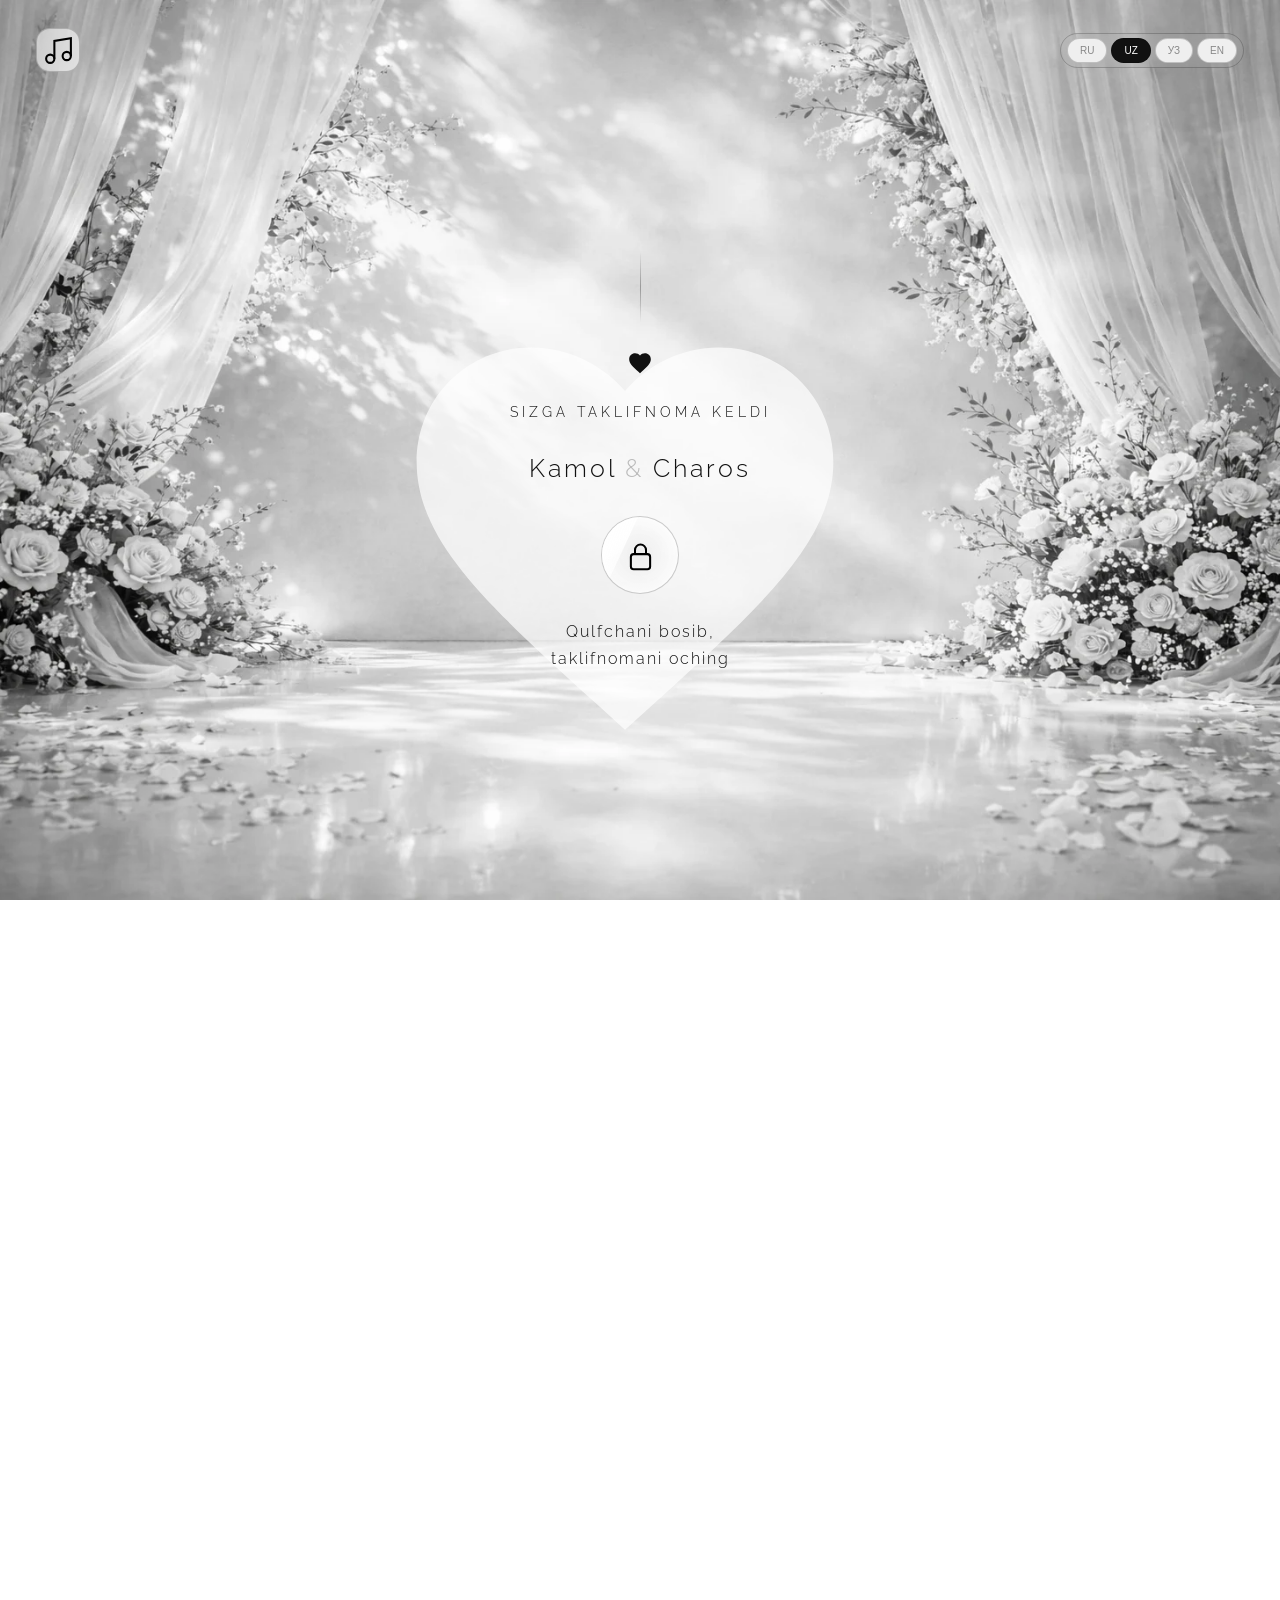
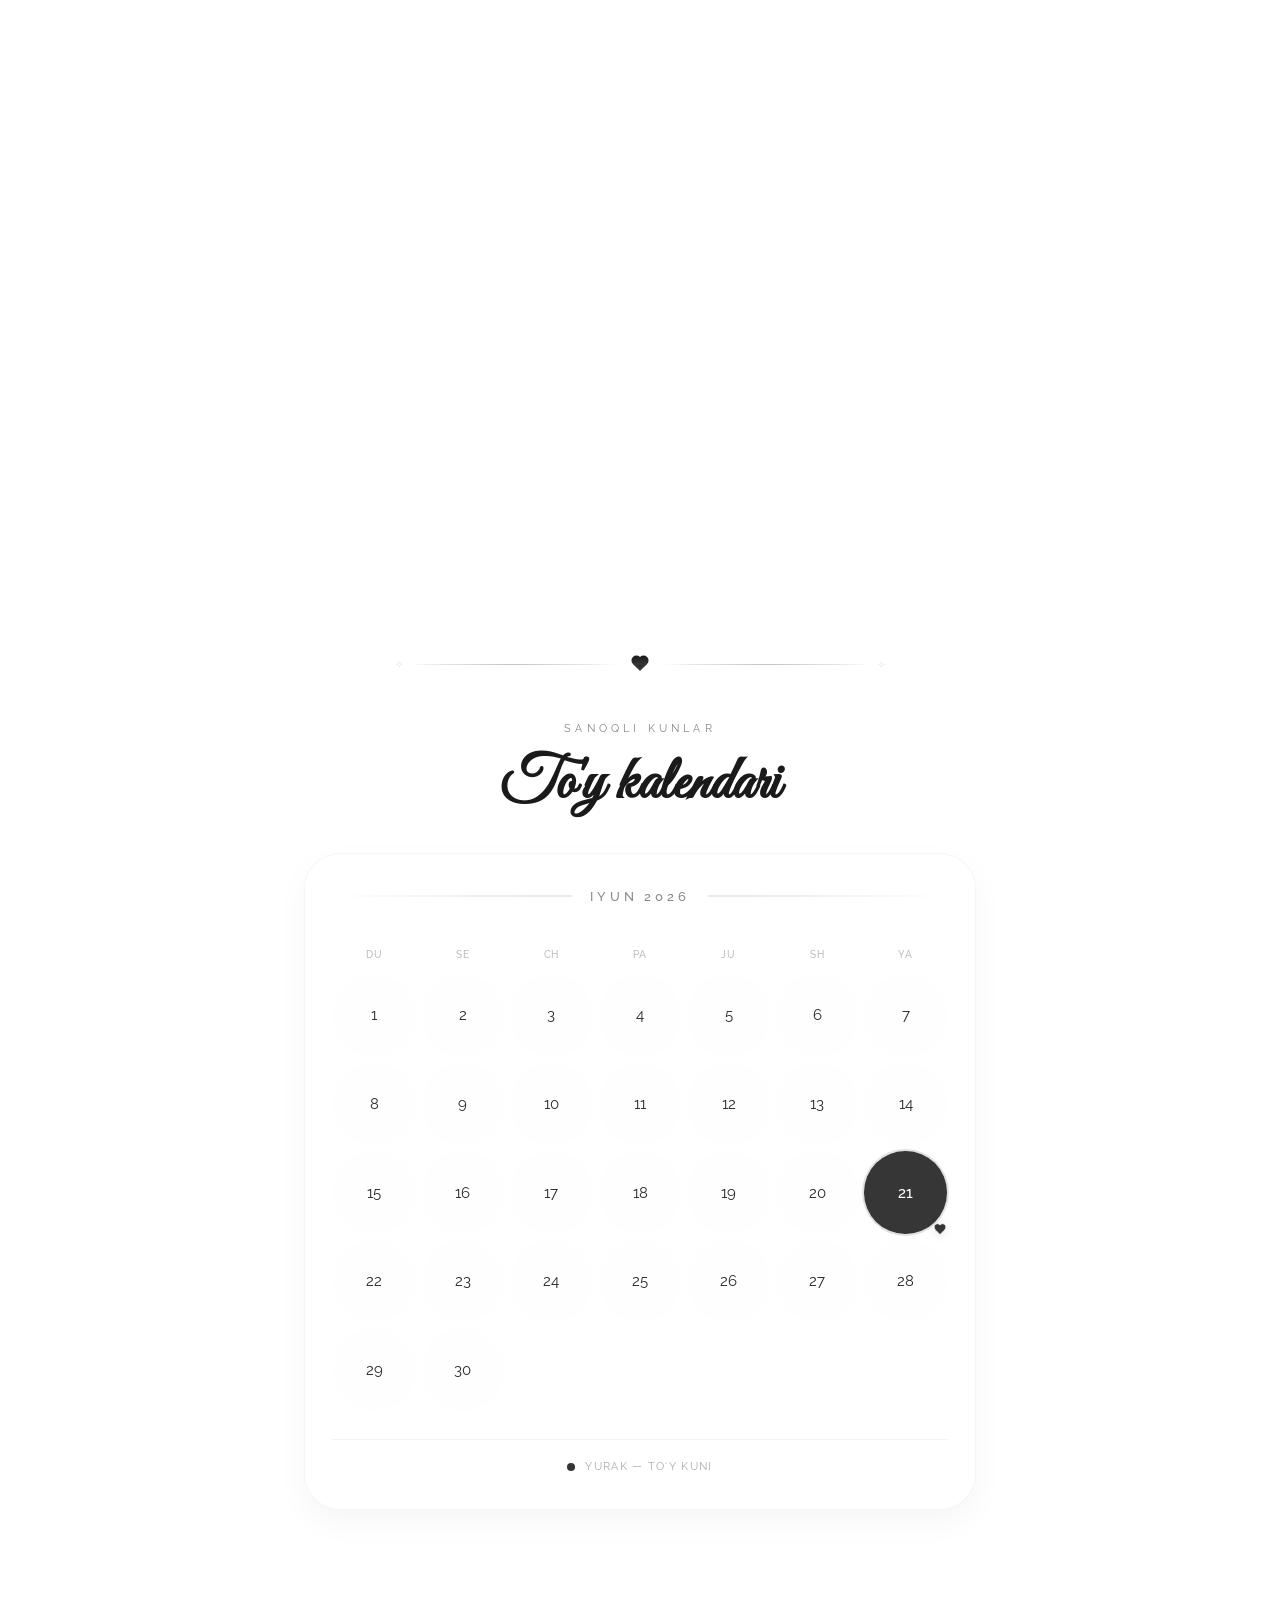
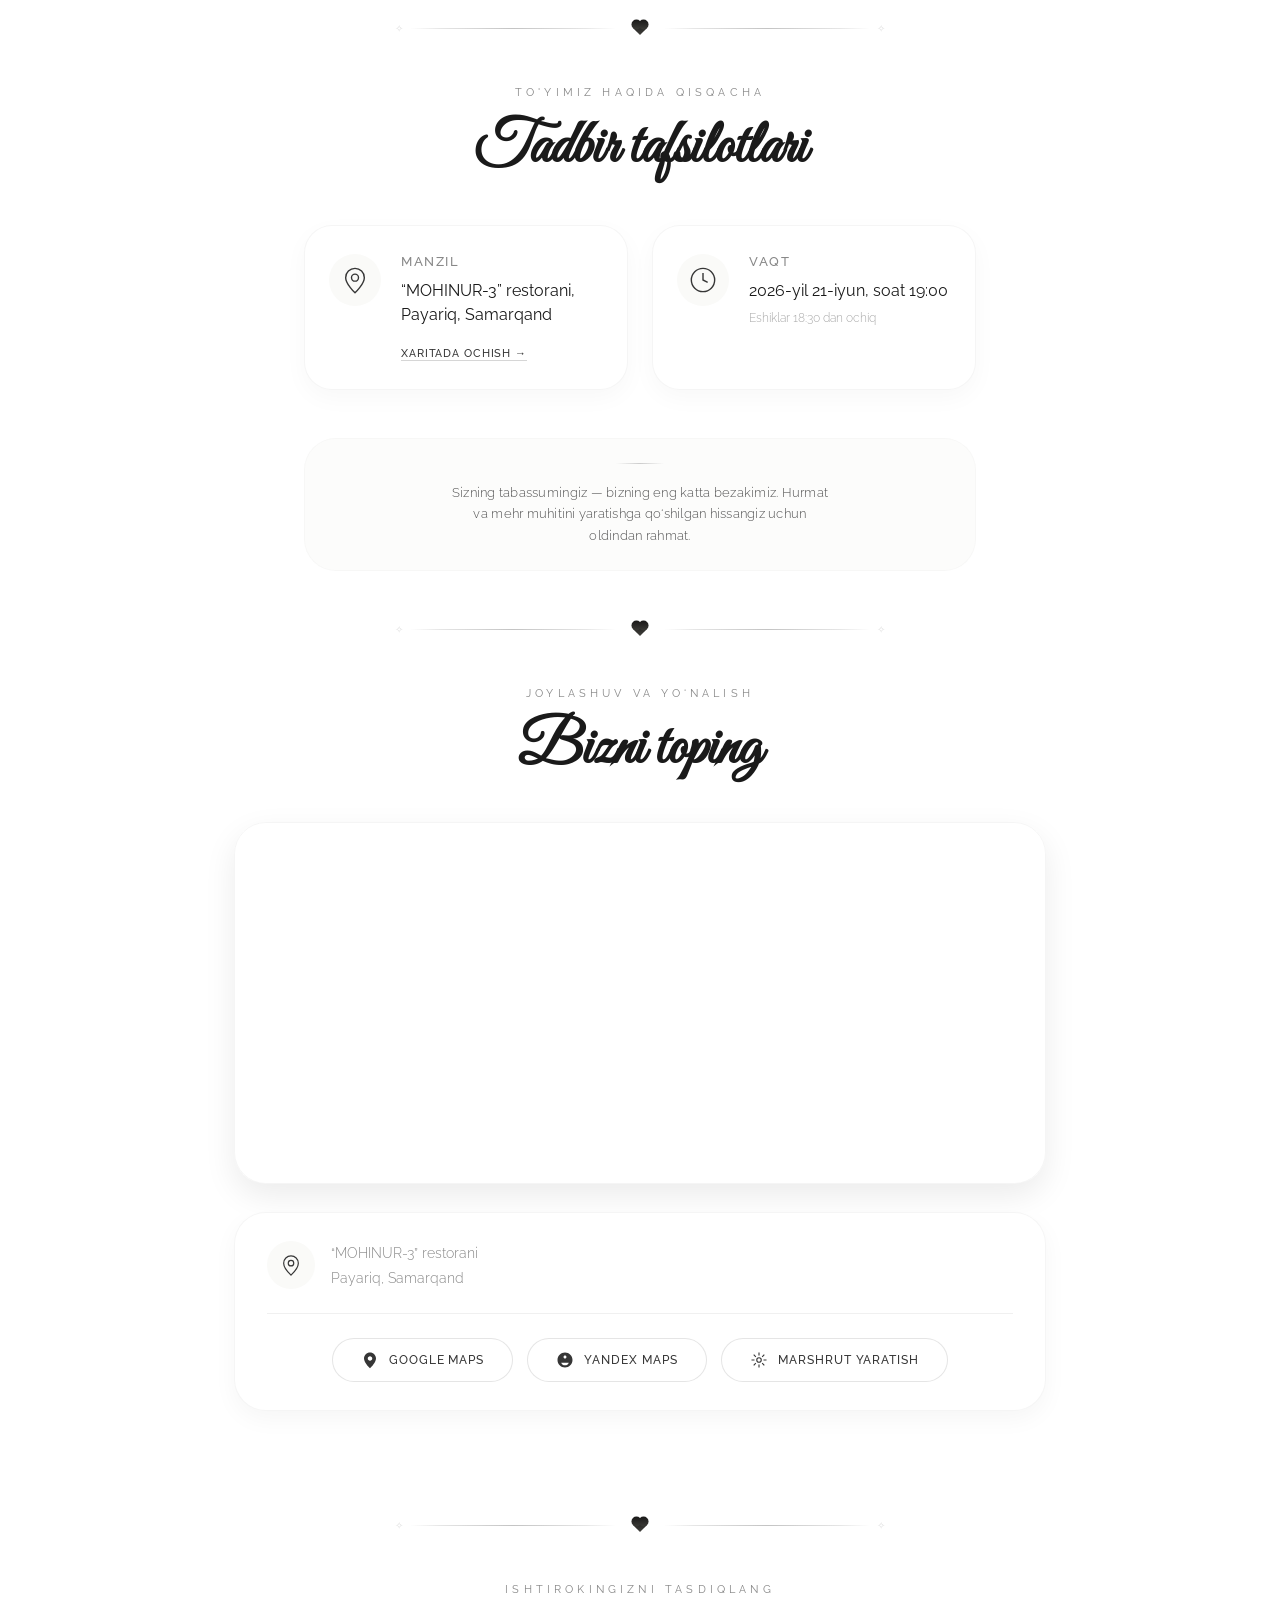
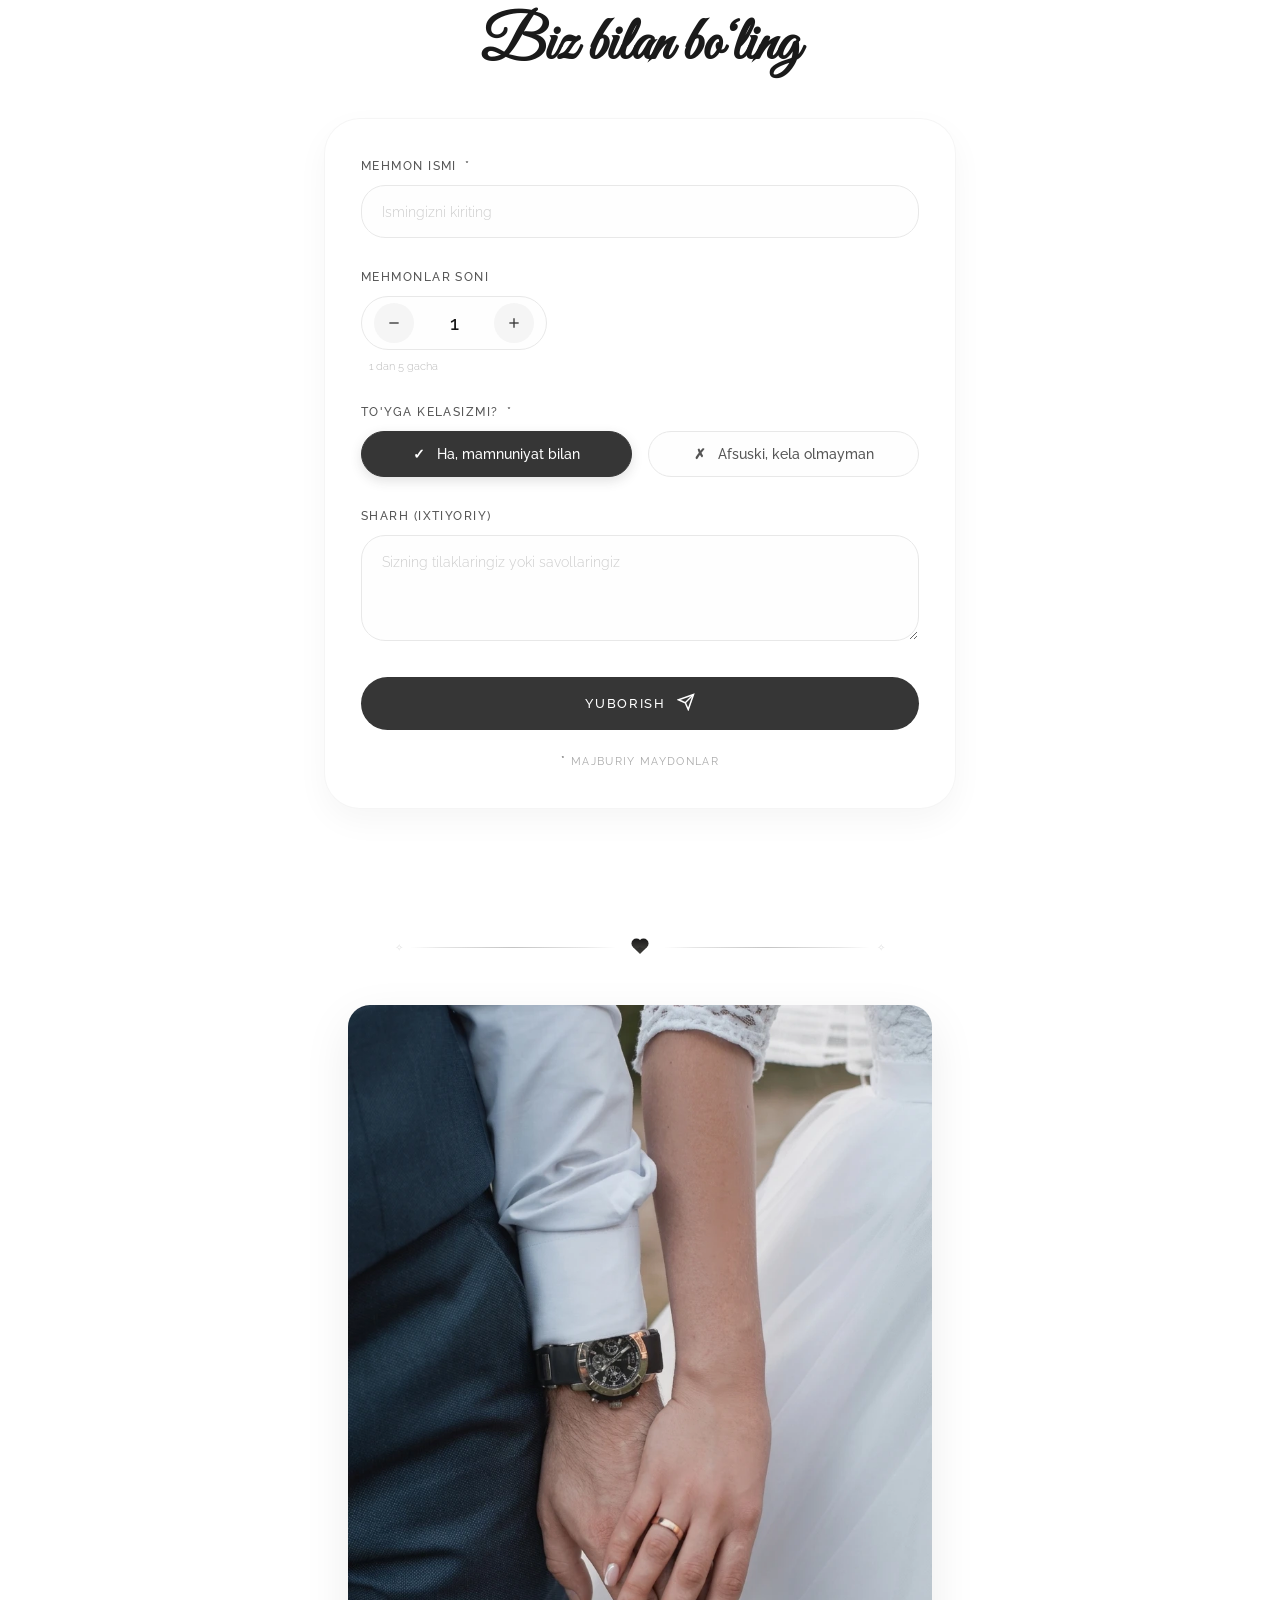
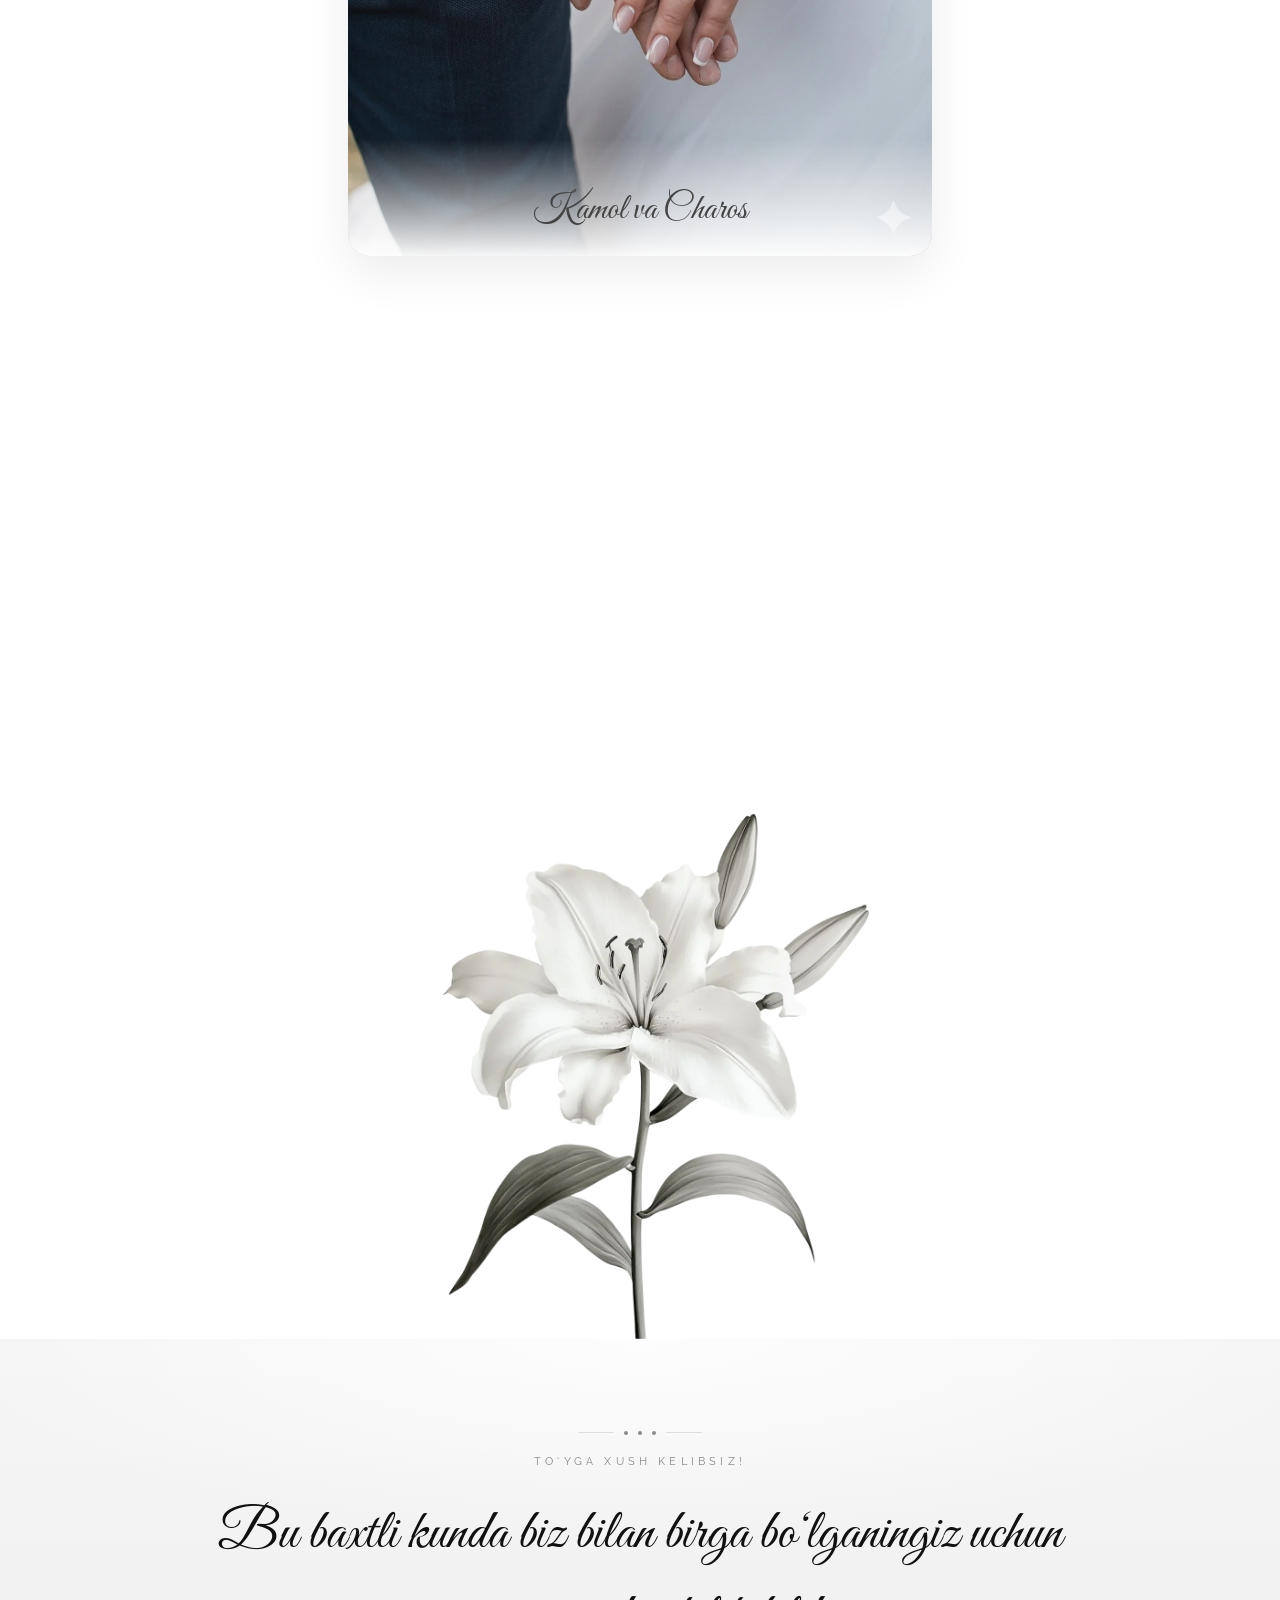
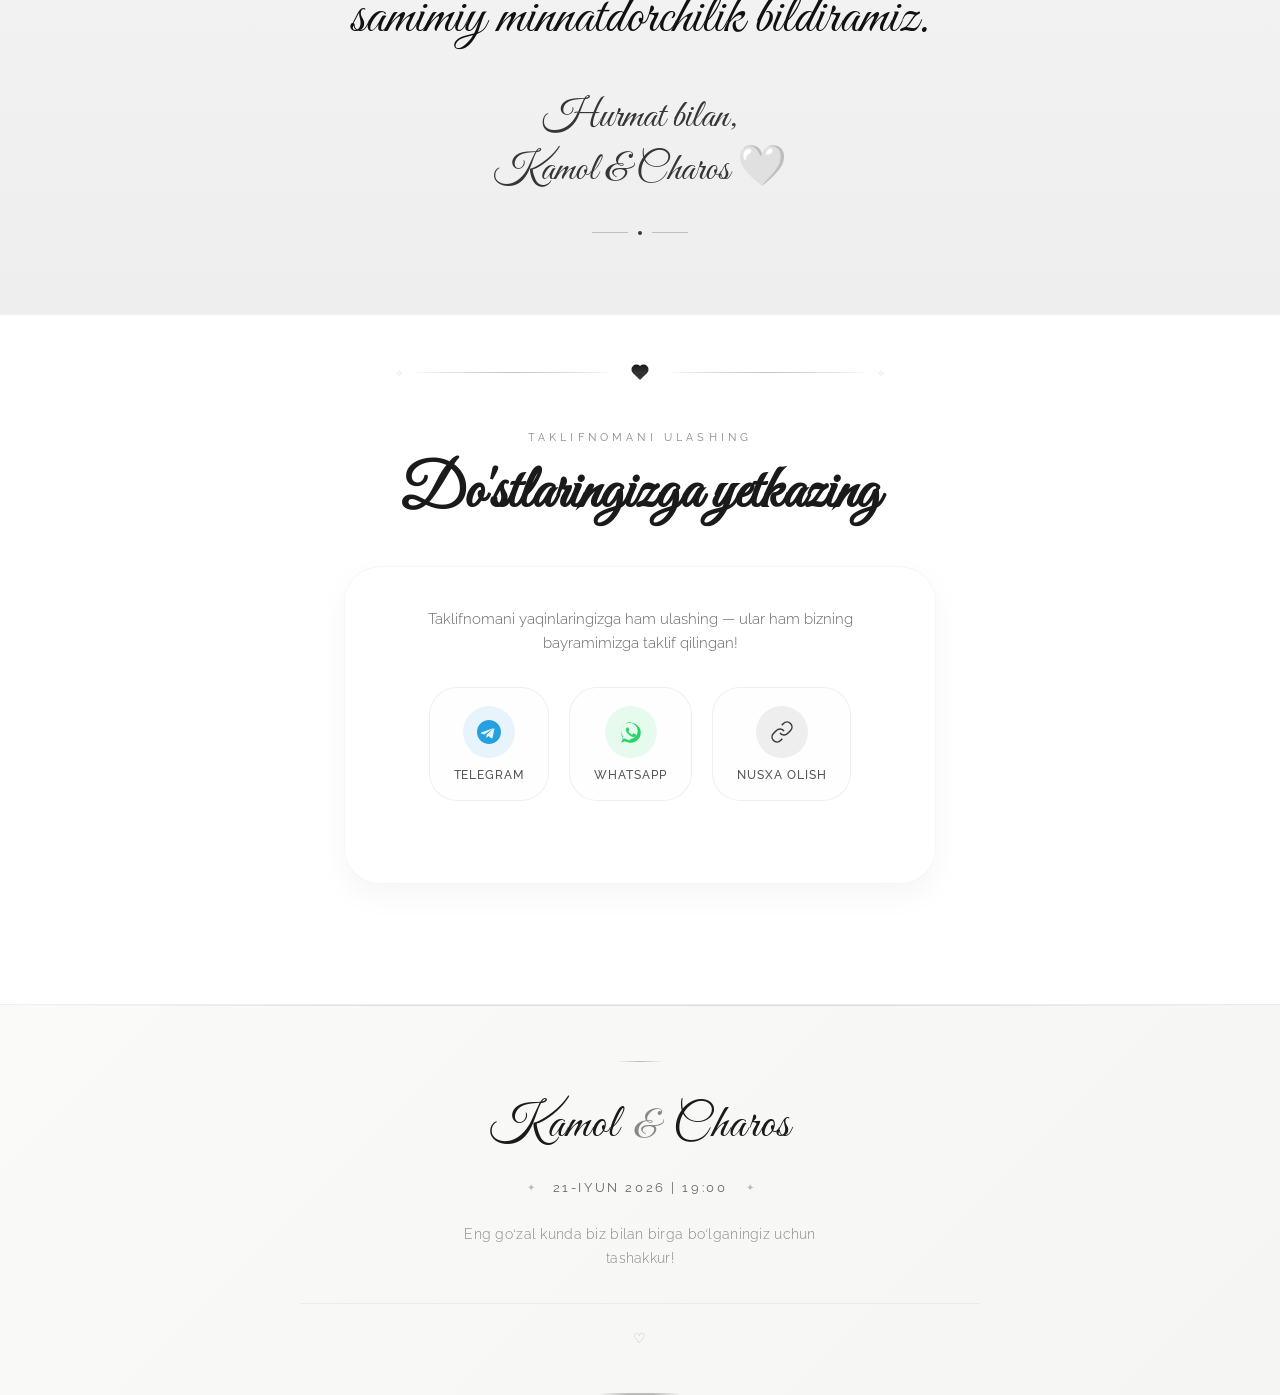
==== kamoltoy/index.html @ b05374e7 "google analytics" ====
<!doctype html>
<html lang="uz">
<head>
  <!-- Google tag (gtag.js) -->
  <script async src="https://www.googletagmanager.com/gtag/js?id=G-V89BSBJN4G"></script>
  <script>
    window.dataLayer = window.dataLayer || [];
    function gtag(){dataLayer.push(arguments);}
    gtag('js', new Date());

    gtag('config', 'G-V89BSBJN4G');
  </script>
  <meta charset="UTF-8" />
  <meta name="viewport" content="width=device-width, initial-scale=1.0" />

  <!-- SEO -->
  <title>Kamol & Charos | To‘y Taklifnomasi</title>
  <meta name="description" content="Kamol va Charosning to‘yiga taklif! Sizning ishtirokingiz — biz uchun eng qadrli sovg‘a." />
  <meta name="keywords" content="to‘y taklifnoma, wedding invitation, Kamol Charos, nikoh, taklifnoma" />
  <meta name="author" content="Kamol" />
  <link rel="canonical" href="https://kamoltoy.vercel.app/" />

  <!-- Open Graph (Telegram, Facebook, etc.) -->
  <meta property="og:title" content="Kamol & Charos" />
  <meta property="og:description" content="Sizning ishtirokingiz — biz uchun eng qadrli sovg‘a" />
  <meta property="og:image" content="./assets/bg3.webp" />
  <meta property="og:type" content="website" />
  <meta property="og:url" content="https://kamoltoy.vercel.app/" />
  <meta property="og:locale" content="uz_UZ" />

  <!-- Twitter -->
  <meta name="twitter:card" content="summary_large_image" />
  <meta name="twitter:title" content="Kamol & Charos" />
  <meta name="twitter:description" content="Sizning ishtirokingiz — biz uchun eng qadrli sovg‘a" />
  <meta name="twitter:image" content="./assets/bg3.webp" />

  <!-- Theme (mobile browser color) -->
  <meta name="theme-color" content="#ffffff" />

  <!-- Apple support -->
  <meta name="apple-mobile-web-app-capable" content="yes" />

  <!-- Favicon -->
  <link rel="icon" type="image/webp" href="./assets/favicon.webp" />

  <!-- Fonts -->
  <link rel="preconnect" href="https://fonts.googleapis.com" />
  <link rel="preconnect" href="https://fonts.gstatic.com" crossorigin />
  <link href="https://fonts.googleapis.com/css2?family=Great+Vibes&family=Raleway:wght@200;300;400;500&display=swap" rel="stylesheet" />

  <!-- CSS -->
  <link rel="stylesheet" href="./style.css" />
</head>
  <body class="overflowH">
    <video class="hero-video" id="heroVideo" autoplay muted loop playsinline>
      <source
        src="https://cdn.pixabay.com/video/2022/08/01/126184-735726284_large.mp4"
        type="video/mp4"
      />
      <source
        src="https://dl.dropbox.com/scl/fi/aqup53mxqxord9wbpq5js/whitefabric-2.mp4?rlkey=4qlyyhyaiezk3vm13n6t2w2je&raw=1"
        type="video/mp4"
      />
    </video>
    <div class="hero-overlay"></div>

    <div class="unlock-header">
      <button class="music-toggle" id="musicToggleUnlock">
        <svg
          viewBox="0 0 24 24"
          fill="none"
          stroke="currentColor"
          stroke-width="1.5"
        >
          <path d="M9 18V5l12-2v13" />
          <circle cx="6" cy="18" r="3" />
          <circle cx="18" cy="16" r="3" />
        </svg>
      </button>

      <div class="lang-switcher">
        <button class="lang-btn" data-lang="ru">RU</button>
        <button class="lang-btn" data-lang="uz">UZ</button>
        <button class="lang-btn" data-lang="uzk">УЗ</button>
        <button class="lang-btn" data-lang="en">EN</button>
      </div>
    </div>

    <div id="unlock-screen">
      <div class="unlock-center">
        <div class="vertical-line"></div>

        <div class="black-heart">
          <svg viewBox="0 0 24 24" fill="#111">
            <path
              d="M12 21.35l-1.45-1.32C5.4 15.36 2 12.28 2 8.5
                2 5.42 4.42 3 7.5 3c1.74 0 3.41.81
                4.5 2.09C13.09 3.81 14.76 3 16.5 3
                19.58 3 22 5.42 22 8.5c0 3.78-3.4
                6.86-8.55 11.54L12 21.35z"
            />
          </svg>
        </div>

        <div class="unlock-title">SIZGA TAKLIFNOMA KELDI</div>

        <div class="unlock-names-minimal">
          Kamol <span class="amp-minimal">&</span> Charos
        </div>

        <button class="lock-btn" id="unlockBtn">
          <svg
            viewBox="0 0 24 24"
            fill="none"
            stroke="currentColor"
            stroke-width="1.5"
          >
            <rect x="5" y="11" width="14" height="11" rx="2" />
            <path d="M8 11V8c0-2.2 1.8-4 4-4s4 1.8 4 4v3" />
          </svg>
        </button>

        <div class="unlock-instruction">Qulfchani bosib,</div>
        <div class="unlock1-instruction1" style="margin: -20px">
          taklifnomani oching
        </div>
      </div>
    </div>

    <div class="hero">
      <div class="bokeh-canvas" id="bokehCanvas"></div>
      <div class="thread thread-1"></div>
      <div class="thread thread-2"></div>
      <div class="thread thread-3"></div>
      <div class="thread thread-4"></div>
      <div class="hero-inner">
        <span class="hero-eyebrow"
          ><span class="heros1">To‘yga taklifnoma</span> <span>·</span>
          <span class="heros2">21-iyun 2026 | 19:00</span></span
        >
        <div class="hero-names">
          <em>Kamol</em>
          <span class="hero-amp">&amp;</span>
          <em>Charos</em>
        </div>
        <div class="hero-date-row">
          <span class="hero-date"
            >Sizning ishtirokingiz — biz uchun eng qadrli sovg‘a</span
          >
        </div>
        <!-- Добавьте этот HTML-код после .hero-date-row -->
        <div class="luxury-timer-wrapper fade-in">
          <div class="timer-label">TO‘YGACHA QOLGAN VAQT</div>
          <div class="luxury-timer" id="countdownTimer">
            <div class="timer-block">
              <div class="timer-num" id="days">111</div>
              <div class="timer-unit unit11">kun</div>
            </div>
            <div class="timer-sep">:</div>
            <div class="timer-block">
              <div class="timer-num" id="hours">03</div>
              <div class="timer-unit unit22">soat</div>
            </div>
            <div class="timer-sep">:</div>
            <div class="timer-block">
              <div class="timer-num" id="minutes">56</div>
              <div class="timer-unit unit33">daqiqa</div>
            </div>
            <div class="timer-sep">:</div>
            <div class="timer-block">
              <div class="timer-num" id="seconds">09</div>
              <div class="timer-unit unit44">soniya</div>
            </div>
          </div>
        </div>
      </div>
      <div class="scroll-hint">
        <svg width="14" height="14" viewBox="0 0 14 14" fill="none">
          <path
            d="M7 2v10M3 8l4 4 4-4"
            stroke="currentColor"
            stroke-width="1.3"
            stroke-linecap="round"
            stroke-linejoin="round"
          />
        </svg>
        <span class="scroll11">Pastga aylantirin</span>
      </div>
    </div>

    <div class="section" id="section11" style="padding-top: 0">
      <div class="divider fade-in">
        <div class="dv-line"></div>
        <div class="dv-dot"></div>
        <div class="dv-gem"></div>
        <div class="dv-dot"></div>
        <div class="dv-line"></div>
      </div>
      <div class="fade-in">
        <img
          src="./assets/bg2.webp"
          alt="fabric"
          style="
            width: 100%;
            max-width: 100%;
            display: block;
            margin: 0 auto 28px;
            border-radius: 12px;
          "
        />
        <span class="tag tag11">Hurmatli mehmonlar</span>
        <div class="quote">
          <p class="quote11">
            Biz uchun aziz bo‘lgan ushbu kunni siz bilan birga nishonlashni
            istaymiz. Quvonchimizga sherik bo‘lishingizdan mamnun bo‘lamiz.
          </p>
        </div>
      </div>
    </div>

    <section class="calendar-section fade-in">
      <div class="divider fade-in">
        <div class="dv-line"></div>
        <div class="dv-gem"></div>
        <div class="dv-line"></div>
      </div>
      <div class="fade-in">
        <span class="tag cal11">SANOQLI KUNLAR</span>
        <h2 class="sec-title cal22">To'y kalendari</h2>
      </div>

      <div class="calendar-wrapper fade-in">
        <div class="calendar-month">
          <span class="month-name cal33">IYUN 2026</span>
          <div class="month-decoration"></div>
        </div>

        <div class="calendar-grid">
          <!-- Hafta kunlari -->
          <div class="calendar-weekday cale1">Du</div>
          <div class="calendar-weekday cale2">Se</div>
          <div class="calendar-weekday cale3">Ch</div>
          <div class="calendar-weekday cale4">Pa</div>
          <div class="calendar-weekday cale5">Ju</div>
          <div class="calendar-weekday cale6">Sh</div>
          <div class="calendar-weekday cale7">Ya</div>

          <div class="calendar-day">1</div>
          <div class="calendar-day">2</div>
          <div class="calendar-day">3</div>
          <div class="calendar-day">4</div>
          <div class="calendar-day">5</div>
          <div class="calendar-day">6</div>
          <div class="calendar-day">7</div>
          <div class="calendar-day">8</div>
          <div class="calendar-day">9</div>
          <div class="calendar-day">10</div>
          <div class="calendar-day">11</div>
          <div class="calendar-day">12</div>
          <div class="calendar-day">13</div>
          <div class="calendar-day">14</div>
          <div class="calendar-day">15</div>
          <div class="calendar-day">16</div>
          <div class="calendar-day">17</div>
          <div class="calendar-day">18</div>
          <div class="calendar-day">19</div>
          <div class="calendar-day">20</div>
          <!-- 21 - TO‘Y KUNI, yurak animatsiyasi -->
          <div class="calendar-day wedding-day">
            21
            <div class="heart-pulse">
              <svg
                viewBox="0 0 24 24"
                fill="none"
                stroke="currentColor"
                stroke-width="1.2"
              >
                <path
                  d="M12 21.35l-1.45-1.32C5.4 15.36 2 12.28 2 8.5 2 5.42 4.42 3 7.5 3c1.74 0 3.41.81 4.5 2.09C13.09 3.81 14.76 3 16.5 3 19.58 3 22 5.42 22 8.5c0 3.78-3.4 6.86-8.55 11.54L12 21.35z"
                />
              </svg>
            </div>
          </div>
          <div class="calendar-day">22</div>
          <div class="calendar-day">23</div>
          <div class="calendar-day">24</div>
          <div class="calendar-day">25</div>
          <div class="calendar-day">26</div>
          <div class="calendar-day">27</div>
          <div class="calendar-day">28</div>
          <div class="calendar-day">29</div>
          <div class="calendar-day">30</div>
        </div>

        <div class="calendar-note">
          <span class="note-dot"></span>
          <span class="note-text notetext1">yurak — to‘y kuni</span>
        </div>
      </div>
    </section>

    <section class="section details-section fade-in" style="margin-top: 40px">
      <div class="divider fade-in">
        <div class="dv-line"></div>
        <div class="dv-gem"></div>
        <div class="dv-line"></div>
      </div>
      <div class="fade-in">
        <span class="tag detcd1" data-lang-tag>To'yimiz haqida qisqacha</span>
        <h2 class="sec-title detcd2">Tadbir tafsilotlari</h2>
      </div>

      <div class="details-grid fade-in">
        <!-- Manzil -->
        <div class="detail-card">
          <div class="detail-icon">
            <svg
              width="28"
              height="28"
              viewBox="0 0 24 24"
              fill="none"
              stroke="currentColor"
              stroke-width="1.2"
              stroke-linecap="round"
              stroke-linejoin="round"
            >
              <path
                d="M12 2c-4.4 0-8 3.6-8 8 0 5.4 8 13 8 13s8-7.6 8-13c0-4.4-3.6-8-8-8z"
              />
              <circle cx="12" cy="10" r="3" />
            </svg>
          </div>
          <div class="detail-content">
            <h3 class="detail-title detcd3">Manzil</h3>
            <p class="detail-text detcd4">
              “MOHINUR-3” restorani, Payariq, Samarqand
            </p>
            <a
              href="https://maps.app.goo.gl/nKrDkTeNg6EaMfSt6"
              target="_blank"
              class="detail-link detcd5"
              >Xaritada ochish →</a
            >
          </div>
        </div>

        <!-- Vaqt -->
        <div class="detail-card">
          <div class="detail-icon">
            <svg
              width="28"
              height="28"
              viewBox="0 0 24 24"
              fill="none"
              stroke="currentColor"
              stroke-width="1.2"
            >
              <circle cx="12" cy="12" r="10" />
              <polyline points="12 6 12 12 16 14" />
            </svg>
          </div>
          <div class="detail-content">
            <h3 class="detail-title detcd6">Vaqt</h3>
            <p class="detail-text detcd7">2026-yil 21-iyun, soat 19:00</p>
            <p class="detail-note detcd8">Eshiklar 18:30 dan ochiq</p>
          </div>
        </div>
      </div>

      <!-- Qo'shimcha eslatma (ixtiyoriy) -->
      <div class="details-footnote fade-in">
        <div class="ornament-line"></div>
        <p class="detcd14">
          Sizning tabassumingiz — bizning eng katta bezakimiz. Hurmat va mehr
          muhitini yaratishga qo‘shilgan hissangiz uchun oldindan rahmat.
        </p>
      </div>
    </section>

    <section class="location-section fade-in">
      <div class="divider fade-in">
        <div class="dv-line"></div>
        <div class="dv-gem"></div>
        <div class="dv-line"></div>
      </div>
      <div class="fade-in">
        <span class="tag locat1">JOYLASHUV VA YO‘NALISH</span>
        <h2 class="sec-title locat2">Bizni toping</h2>
      </div>

      <!-- Google Maps iframe -->
      <div class="map-container fade-in">
        <iframe
          style="border: 0; width: 100%"
          src="https://maps.google.com/maps?q=MOHINUR-3%20restorani%20Payariq%20Samarqand&t=&z=15&ie=UTF8&iwloc=&output=embed"
          height="360"
          allowfullscreen=""
          loading="lazy"
          referrerpolicy="no-referrer-when-downgrade"
        ></iframe>
      </div>

      <!-- Manzil va tugmalar -->
      <div class="location-info fade-in">
        <div class="address-card">
          <div class="address-icon">
            <svg
              width="22"
              height="22"
              viewBox="0 0 24 24"
              fill="none"
              stroke="currentColor"
              stroke-width="1.3"
            >
              <path
                d="M12 2c-4.4 0-8 3.6-8 8 0 5.4 8 13 8 13s8-7.6 8-13c0-4.4-3.6-8-8-8z"
              />
              <circle cx="12" cy="10" r="3" />
            </svg>
          </div>
          <div class="address-text">
            <strong><span class="locat3">“MOHINUR-3” restorani</span></strong>
            <span class="locat4">Payariq, Samarqand</span>
          </div>
        </div>

        <div class="button-group">
          <a
            href="https://maps.app.goo.gl/nKrDkTeNg6EaMfSt6"
            target="_blank"
            class="map-btn google-btn"
          >
            <svg width="18" height="18" viewBox="0 0 24 24" fill="currentColor">
              <path
                d="M12 2C7.58 2 4 5.58 4 10c0 4.42 5.58 11 8 13 2.42-2 8-8.58 8-13 0-4.42-3.58-8-8-8zm0 11c-1.66 0-3-1.34-3-3s1.34-3 3-3 3 1.34 3 3-1.34 3-3 3z"
              />
            </svg>
            Google Maps
          </a>
          <a
            href="https://yandex.uz/maps/-/CPCpr2Ya"
            target="_blank"
            class="map-btn yandex-btn"
          >
            <svg width="18" height="18" viewBox="0 0 24 24" fill="currentColor">
              <path
                d="M12 2C6.48 2 2 6.48 2 12s4.48 10 10 10 10-4.48 10-10S17.52 2 12 2zm0 4c1.1 0 2 .9 2 2s-.9 2-2 2-2-.9-2-2 .9-2 2-2zm0 13c-2.33 0-4.31-1.46-5.11-3.5h10.22c-.8 2.04-2.78 3.5-5.11 3.5z"
              />
            </svg>
            Yandex Maps
          </a>
          <a
            href="https://maps.app.goo.gl/nKrDkTeNg6EaMfSt6"
            target="_blank"
            class="map-btn route-btn"
          >
            <svg
              width="18"
              height="18"
              viewBox="0 0 24 24"
              fill="none"
              stroke="currentColor"
              stroke-width="1.5"
            >
              <path
                d="M12 2v4M12 18v4M4.93 4.93l2.83 2.83M16.24 16.24l2.83 2.83M2 12h4M18 12h4M4.93 19.07l2.83-2.83M16.24 7.76l2.83-2.83"
              />
              <circle cx="12" cy="12" r="3" />
            </svg>
            <span class="locat5">Marshrut yaratish</span>
          </a>
        </div>
      </div>
    </section>

    <section class="rsvp-section fade-in">
      <div class="divider fade-in">
        <div class="dv-line"></div>
        <div class="dv-gem"></div>
        <div class="dv-line"></div>
      </div>
      <div class="fade-in">
        <span class="tag">ISHTIROKINGIZNI TASDIQLANG</span>
        <h2 class="sec-title">Biz bilan bo‘ling</h2>
      </div>

      <div class="rsvp-container fade-in">
        <form id="rsvpForm" class="rsvp-form">
          <!-- Mehmon ismi -->
          <div class="form-group">
            <label class="form-label">
              <span class="label-text">Mehmon ismi</span>
              <span class="label-required">*</span>
            </label>
            <input
              type="text"
              class="form-input"
              placeholder="Ismingizni kiriting"
              required
            />
            <div class="input-focus"></div>
          </div>

          <!-- Mehmonlar soni -->
          <div class="form-group">
            <label class="form-label">
              <span class="label-text">Mehmonlar soni</span>
            </label>
            <div class="guest-selector">
              <button
                type="button"
                class="guest-minus"
                aria-label="Kamaytirish"
              >
                <svg
                  width="16"
                  height="16"
                  viewBox="0 0 24 24"
                  fill="none"
                  stroke="currentColor"
                  stroke-width="2"
                >
                  <line x1="5" y1="12" x2="19" y2="12" />
                </svg>
              </button>
              <span class="guest-count">1</span>
              <button type="button" class="guest-plus" aria-label="Oshirish">
                <svg
                  width="16"
                  height="16"
                  viewBox="0 0 24 24"
                  fill="none"
                  stroke="currentColor"
                  stroke-width="2"
                >
                  <line x1="12" y1="5" x2="12" y2="19" />
                  <line x1="5" y1="12" x2="19" y2="12" />
                </svg>
              </button>
            </div>
            <div class="guest-hint guest11">1 dan 5 gacha</div>
          </div>

          <!-- To'yga kelasizmi? -->
          <div class="form-group">
            <label class="form-label">
              <span class="label-text">To'yga kelasizmi?</span>
              <span class="label-required">*</span>
            </label>
            <div class="radio-group">
              <label class="radio-card">
                <input type="radio" name="attendance" value="yes" checked />
                <span class="radio-content">
                  <span class="radio-icon">✓</span>
                  <span class="radio-text">Ha, mamnuniyat bilan</span>
                </span>
              </label>
              <label class="radio-card">
                <input type="radio" name="attendance" value="no" />
                <span class="radio-content">
                  <span class="radio-icon">✗</span>
                  <span class="radio-text">Afsuski, kela olmayman</span>
                </span>
              </label>
            </div>
          </div>

          <!-- Sharh (ixtiyoriy) -->
          <div class="form-group">
            <label class="form-label">
              <span class="label-text">Sharh (ixtiyoriy)</span>
            </label>
            <textarea
              class="form-textarea"
              rows="3"
              placeholder="Sizning tilaklaringiz yoki savollaringiz"
            ></textarea>
            <div class="input-focus"></div>
          </div>

          <!-- Yuborish tugmasi -->
          <button type="submit" class="submit-btn">
            <span class="btn-text">Yuborish</span>
            <span class="btn-icon">
              <svg
                width="18"
                height="18"
                viewBox="0 0 24 24"
                fill="none"
                stroke="currentColor"
                stroke-width="2"
              >
                <line x1="22" y1="2" x2="11" y2="13" />
                <polygon points="22 2 15 22 11 13 2 9 22 2" />
              </svg>
            </span>
          </button>

          <div class="form-note">
            <span class="note-asterisk">*</span>
            <span class="note-text">Majburiy maydonlar</span>
          </div>
        </form>

        <!-- Toast xabari -->
        <div id="toastMessage" class="toast-message">
          <svg
            width="20"
            height="20"
            viewBox="0 0 24 24"
            fill="none"
            stroke="currentColor"
            stroke-width="2"
          >
            <polyline points="20 6 9 17 4 12" />
          </svg>
          <span>Rahmat! Javobingiz muvaffaqiyatli saqlandi</span>
        </div>
      </div>
    </section>

    <div class="couple-wrap fade-in">
      <div class="divider">
        <div class="dv-line"></div>
        <div class="dv-gem"></div>
        <div class="dv-line"></div>
      </div>
      <div class="couple-photo">
        <img src="./assets/bg3.webp" alt="Kamol va Charos" />
        <div class="couple-cap">
          <p>Kamol va Charos</p>
        </div>
      </div>
    </div>

    <div class="section">
      <div class="divider fade-in">
        <div class="dv-line"></div>
        <div class="dv-gem"></div>
        <div class="dv-line"></div>
      </div>
      <div class="fade-in">
        <span class="tag gift11">Sovg‘alar</span>
        <h2 class="sec-title gift22">Mehmonlarga iltimoslar</h2>
        <div class="gift-card-single">
          <p class="gift-text gift33">
            Biz uchun eng muhimi — sizning to‘y oqshomida yonimizda
            bo‘lishingiz. E’tiboringiz va ishtirokingizni chin qalbdan
            qadrlaymiz!
          </p>
          <p class="gift-text gift44">
            Agar bizni yanada xursand qilmoqchi bo‘lsangiz, yosh oilamizga
            ko‘rsatgan e’tiboringizni konvert shaklida bildirsangiz, bundan
            benihoya mamnun bo‘lamiz.
          </p>
        </div>
      </div>
    </div>

    <div class="section fade-in" style="margin-top: 48px">
      <img
        src="./assets/bg4.webp"
        alt="flower"
        style="width: 100%; display: block; border-radius: 18px"
      />
    </div>

    <div class="closing fade-in">
      <div class="or-row">
        <div class="or-line"></div>
        <div class="or-dot"></div>
        <div class="or-dot"></div>
        <div class="or-dot"></div>
        <div class="or-line"></div>
      </div>
      <span class="closing-tag clos11">To‘yga xush kelibsiz!</span>
      <p class="closing-text">
        <span class="clos22"
          >Bu baxtli kunda biz bilan birga bo‘lganingiz uchun</span
        ><br /><span class="clos33">samimiy minnatdorchilik bildiramiz.</span>
      </p>
      <div class="closing-sig">
        <span class="clos44">Hurmat bilan,</span> <br />Kamol & Charos 🤍
      </div>
      <div class="or-row" style="margin-top: 36px">
        <div class="or-line"></div>
        <div class="or-dot"></div>
        <div class="or-line"></div>
      </div>
    </div>

    <section class="share-section fade-in">
      <div class="divider fade-in">
        <div class="dv-line"></div>
        <div class="dv-gem"></div>
        <div class="dv-line"></div>
      </div>
      <div class="fade-in">
        <span class="tag share11">TAKLIFNOMANI ULASHING</span>
        <h2 class="sec-title share22">Do'stlaringizga yetkazing</h2>
      </div>

      <div class="share-container fade-in">
        <p class="share-text share33">
          Taklifnomani yaqinlaringizga ham ulashing — ular ham bizning
          bayramimizga taklif qilingan!
        </p>

        <div class="share-buttons">
          <!-- Telegram -->
          <a href="#" class="share-btn telegram-btn" id="telegramShare">
            <div class="share-icon">
              <svg
                width="24"
                height="24"
                viewBox="0 0 24 24"
                fill="currentColor"
              >
                <path
                  d="M12 0C5.373 0 0 5.373 0 12s5.373 12 12 12 12-5.373 12-12S18.627 0 12 0zm5.562 8.248l-2.016 9.502c-.148.659-.543.819-1.101.51l-3.045-2.24-1.469 1.414c-.163.163-.299.299-.612.299l.219-3.098 5.638-5.094c.246-.218-.053-.339-.381-.121L7.232 14.49 4.23 13.566c-.65-.204-.663-.65.136-.963l10.879-4.193c.541-.196 1.015.132.317.838z"
                />
              </svg>
            </div>
            <span class="share-name">Telegram</span>
          </a>

          <!-- WhatsApp -->
          <a href="#" class="share-btn whatsapp-btn" id="whatsappShare">
            <div class="share-icon">
              <svg
                width="24"
                height="24"
                viewBox="0 0 24 24"
                fill="currentColor"
              >
                <path
                  d="M12.031 2C6.5 2 2.03 6.47 2.03 12c0 2.48.9 4.74 2.37 6.46L2 22.5l4.2-1.23c1.65.94 3.56 1.48 5.57 1.48 5.53 0 10-4.47 10-10 0-5.53-4.47-10-10-10zm0 18.25c-2.02 0-3.88-.58-5.45-1.57l-.38-.22-2.84.83.87-2.68-.26-.36c-1.12-1.5-1.78-3.3-1.78-5.23 0-4.55 3.7-8.25 8.25-8.25 4.55 0 8.25 3.7 8.25 8.25 0 4.55-3.7 8.25-8.25 8.25zm4.52-6.03c-.25-.12-1.47-.73-1.7-.81-.23-.08-.4-.12-.57.12-.17.24-.66.81-.81.98-.15.17-.3.19-.55.07-.25-.12-1.05-.39-2-1.23-.74-.66-1.24-1.47-1.38-1.72-.15-.25-.02-.38.11-.51.11-.11.25-.29.38-.44.13-.15.17-.25.26-.42.09-.17.05-.32-.02-.45-.08-.13-.57-1.38-.78-1.89-.21-.51-.42-.44-.57-.44-.15 0-.32-.02-.49-.02s-.45.06-.68.31c-.23.25-.88.86-.88 2.1s.9 2.44 1.03 2.61c.13.17 1.77 2.71 4.29 3.8 2.52 1.09 2.52.73 2.98.68.45-.05 1.47-.6 1.68-1.18.21-.58.21-1.08.15-1.18-.07-.1-.23-.16-.48-.28z"
                />
              </svg>
            </div>
            <span class="share-name">WhatsApp</span>
          </a>

          <!-- Copy Link -->
          <button class="share-btn copy-btn" id="copyLinkBtn">
            <span class="share-icon">
              <svg
                width="24"
                height="24"
                viewBox="0 0 24 24"
                fill="none"
                stroke="currentColor"
                stroke-width="1.5"
              >
                <path
                  d="M10 13a5 5 0 0 0 7.54.54l3-3a5 5 0 0 0-7.07-7.07l-1.72 1.71"
                />
                <path
                  d="M14 11a5 5 0 0 0-7.54-.54l-3 3a5 5 0 0 0 7.07 7.07l1.71-1.71"
                />
              </svg>
            </span>
            <span class="share-name share44">Nusxa olish</span>
          </button>
        </div>

        <div class="share-note" id="copyNote">
          <span class="share55">Havola nusxalandi!</span>
        </div>
      </div>
    </section>

    <section class="guests-section fade-in" id="guests123">
      <div class="divider fade-in">
        <div class="dv-line"></div>
        <div class="dv-gem"></div>
        <div class="dv-line"></div>
      </div>
      <div class="fade-in">
        <span class="tag">MEHMONLAR RO‘YXATI</span>
        <h2 class="sec-title">Ishtirokchilar jadvali</h2>
      </div>

      <div class="guests-container fade-in">
        <div class="table-wrapper">
          <table class="guests-table">
            <thead>
              <tr>
                <th>№</th>
                <th>Mehmon ismi</th>
                <th>Mehmonlar soni</th>
                <th>Holat</th>
                <th>Izoh (ixtiyoriy)</th>
                <th>Vaqt</th>
              </tr>
            </thead>
            <tbody id="guestsTableBody">
              <!-- Ma'lumotlar JavaScript orqali yuklanadi -->
            </tbody>
          </table>
        </div>

        <div class="guests-stats">
          <div class="stat-item">
            <span class="stat-label">Jami mehmonlar:</span>
            <span class="stat-value" id="totalGuests">0</span>
          </div>
          <div class="stat-item">
            <span class="stat-label">Tasdiqlangan:</span>
            <span class="stat-value confirmed" id="confirmedCount">0</span>
          </div>
          <div class="stat-item">
            <span class="stat-label">Kela olmaydi:</span>
            <span class="stat-value declined" id="declinedCount">0</span>
          </div>
        </div>
      </div>
    </section>

    <footer class="footer-section fade-in">
      <div class="footer-inner">
        <!-- Decorative line -->
        <div class="footer-line"></div>

        <!-- Couple names -->
        <div class="footer-couple">
          <h3 class="footer-names">
            Kamol <span class="footer-amp">&</span> Charos
          </h3>
        </div>

        <!-- Date -->
        <div class="footer-date">
          <span class="date-icon">✦</span>
          <span class="date-text date11">21-iyun 2026 | 19:00</span>
          <span class="date-icon">✦</span>
        </div>

        <!-- Thank you message -->
        <div class="footer-thanks">
          <p class="date22">
            Eng go‘zal kunda biz bilan birga bo‘lganingiz uchun tashakkur!
          </p>
        </div>

        <!-- Small copyright / decoration -->
        <div class="footer-copyright">
          <span class="copyright-symbol">♡</span>
        </div>
      </div>
    </footer>

    <script src="script.js"></script>
  </body>
</html>
---- kamoltoy/style.css ----
:root {
    --cream: #ffffff;
    --warm: #f9f9f9;
    --gold: #363636;
    --gold-light: #aaaaaa;
    --gold-dark: #222222;
    --blush: #f8f8f8;
    --rose: #f0f0f0;
    --text: #1a1a1a;
    --text-mid: #444444;
    --text-soft: #888888;
    --white: #ffffff;
}

*,
*::before,
*::after {
    margin: 0;
    padding: 0;
    box-sizing: border-box;
}

html {
    scroll-behavior: smooth;
}

body {
    color: var(--text);
    font-family: 'Raleway', sans-serif;
    font-weight: 300;
    overflow-x: hidden;
}

.hero {
    min-height: 100svh;
    position: relative;
    overflow: hidden;
    display: flex;
    flex-direction: column;
    align-items: center;
    justify-content: center;
}

.hero::before {
    content: "";
    position: absolute;
    inset: 0;
    z-index: -1;
    width: 100%;
    height: 100%;
    background-image: url('./assets/bg.webp');
    /* 1. ОТКЛЮЧАЕМ ПОВТОРЕНИЕ */
    background-repeat: no-repeat;
    /* 2. ЦЕНТРИРУЕМ */
    background-position: center center;
    /* 3. НАСТРАИВАЕМ РАЗМЕР */
    /* contain — картинка целиком впишется в блок */
    /* cover — заполнит весь блок (может обрезаться) */
    /* Или укажите конкретный размер, например 50% */
    background-size: 120%;
    /* 4. ПРЕВРАЩАЕМ В ТЕНЬ */
    /* Снижаем непрозрачность, чтобы создать эффект дымки/тени */
    opacity: 0.05;
    /* Режим умножения (multiply) хорошо имитирует тени на цветном фоне */
    mix-blend-mode: multiply;
    pointer-events: none;
}

/* Для горизонтальной ориентации (альбомный режим) */

@media (orientation: landscape) {
    .hero::before {
        background-size: 40%;
        /* или любое другое значение */
    }
}

/* Для вертикальной ориентации (портретный режим) */

@media (orientation: portrait) {
    .hero::before {
        background-size: 120%;
    }
}

.hero-video {
    position: fixed;
    top: 0;
    left: 0;
    inset: 0;
    width: 100%;
    height: 100%;
    object-fit: cover;
    pointer-events: none;
}

.hero-overlay {
    position: fixed;
    top: 0;
    left: 0;
    inset: 0;
    background: linear-gradient(to bottom, rgba(255, 255, 255, .90) 0%, rgba(255, 255, 255, .75) 35%, rgba(255, 255, 255, .75) 65%, rgba(255, 255, 255, .92) 100%), radial-gradient(ellipse 80% 60% at 50% 40%, rgba(200, 200, 200, .1) 0%, transparent 70%);
    pointer-events: none;
}

.bokeh-canvas {
    position: absolute;
    inset: 0;
    pointer-events: none;
    overflow: hidden;
    opacity: 1; /* Make visible by default */
    transition: opacity 1s ease;
}

.bokeh-orb {
    position: absolute;
    border-radius: 50%;
    filter: blur(40px);
    opacity: 0;
    animation: floatOrb var(--dur, 8s) var(--delay, 0s) ease-in-out infinite;
}

@keyframes floatOrb {
    0% {
        opacity: 0;
        transform: translateY(0) scale(1);
    }
    20% {
        opacity: var(--op, .35);
    }
    80% {
        opacity: var(--op, .35);
    }
    100% {
        opacity: 0;
        transform: translateY(-120px) scale(1.15);
    }
}

.thread {
    position: absolute;
    top: 0;
    bottom: 0;
    width: 1px;
    background: linear-gradient(to bottom, transparent, rgba(100, 100, 100, .15) 30%, rgba(100, 100, 100, .15) 70%, transparent);
    pointer-events: none;
}

.thread-1 {
    left: 10%;
}

.thread-2 {
    left: 30%;
}

.thread-3 {
    right: 30%;
}

.thread-4 {
    right: 10%;
}

.hero-inner {
    position: relative;
    z-index: 1;
    text-align: center;
    padding: 80px 32px 56px;
    animation: fadeUp .9s .2s both;
}

.hero-eyebrow {
    font-size: 11px;
    letter-spacing: .45em;
    text-transform: uppercase;
    color: #555555;
    display: block;
    margin-bottom: 36px;
    font-family: 'Raleway', sans-serif;
    font-weight: 400;
    text-align: center;
}

@media all and (max-width: 767px) {
    .hero-eyebrow span {
        display: block;
    }
}

.hero-names {
    font-family: 'Great Vibes', cursive;
    font-size: clamp(53px, 13vw, 140px);
    line-height: 1.1;
    color: var(--text);
}

.hero-names em {
    font-style: normal;
    color: #363636;
}

.hero-amp {
    display: block;
    font-family: 'Great Vibes', cursive;
    font-size: clamp(40px, 7vw, 72px);
    color: #777;
    margin: 4px 0;
    line-height: 1;
}

.hero-date-row {
    margin-top: 44px;
    display: flex;
    align-items: center;
    justify-content: center;
    gap: 20px;
}

.hero-date-row::before,
.hero-date-row::after {
    content: '';
    width: 50px;
    height: 1px;
    background: linear-gradient(to right, transparent, #888888);
}

.hero-date-row::after {
    background: linear-gradient(to left, transparent, #888888);
}

.hero-date {
    font-family: 'Raleway', sans-serif;
    font-weight: 400;
    font-size: 16px;
    letter-spacing: .22em;
    color: #555555;
}

.scroll-hint {
    position: absolute;
    bottom: 28px;
    left: 50%;
    transform: translateX(-50%);
    display: flex;
    flex-direction: column;
    align-items: center;
    gap: 6px;
    color: #111;
    font-size: 9px;
    letter-spacing: .25em;
    text-transform: uppercase;
    animation: bounce 1.5s ease-in-out infinite;
    z-index: 1;
}

.divider {
    display: flex;
    align-items: center;
    justify-content: center;
    gap: 14px;
    padding: 0 20px;
    margin: 48px auto;
    max-width: 500px;
    width: 100%;
    position: relative;
}

/* Основные линии с градиентом и свечением */

.dv-line {
    flex: 1;
    height: 1px;
    background: linear-gradient(90deg, transparent 0%, rgba(170, 170, 170, 0.3) 15%, rgba(170, 170, 170, 0.7) 50%, rgba(170, 170, 170, 0.3) 85%, transparent 100%);
    position: relative;
}

/* Декоративная точка с мерцанием */

.dv-dot {
    width: 5px;
    height: 5px;
    border-radius: 50%;
    background: linear-gradient(135deg, #181713, #120e02);
    box-shadow: 0 0 6px rgba(33, 31, 24, 0.6);
    flex-shrink: 0;
    animation: dotGlow 1.8s ease-in-out infinite;
}

/* Драгоценный ромб с золотым отливом и вращением */

.dv-gem {
    width: 10px;
    height: 10px;
    background: linear-gradient(135deg, #111, #42413d);
    transform: rotate(45deg);
    flex-shrink: 0;
    position: relative;
    /* Убедитесь, что отступы позволяют увидеть "ушки" сердца */
    margin: 5px;
}

/* Создаем два круга для верхней части сердца */

.dv-gem::before,
.dv-gem::after {
    content: "";
    width: 10px;
    height: 10px;
    background: inherit;
    /* Копирует градиент основного блока */
    border-radius: 50%;
    /* Превращает квадраты в круги */
    position: absolute;
}

/* Сдвигаем первый круг влево */

.dv-gem::before {
    top: -5px;
    /* Половина высоты */
    left: 0;
}

/* Сдвигаем второй круг вверх (относительно повернутого ромба) */

.dv-gem::after {
    left: -5px;
    /* Половина ширины */
    top: 0;
}

/* Анимации */

@keyframes dotGlow {
    0%,
    100% {
        opacity: 0.6;
        transform: scale(1);
        box-shadow: 0 0 4px rgba(196, 167, 71, 0.4);
    }
    50% {
        opacity: 1;
        transform: scale(1.2);
        box-shadow: 0 0 12px rgba(16, 13, 5, 0.9);
    }
}

@keyframes gemPulse {
    0%,
    100% {
        transform: rotate(45deg) scale(1);
        opacity: 0.85;
        box-shadow: 0 0 6px rgba(212, 175, 55, 0.5), inset 0 1px 0 rgba(255, 255, 240, 0.6);
    }
    50% {
        transform: rotate(45deg) scale(1.15);
        opacity: 1;
        box-shadow: 0 0 16px rgba(13, 13, 11, 0.9), inset 0 1px 0 rgba(255, 255, 240, 0.8);
    }
}

/* Дополнительные декоративные элементы для более богатого вида */

.divider::before,
.divider::after {
    content: '✧';
    font-size: 10px;
    color: rgba(170, 170, 170, 0.4);
    position: absolute;
    top: 50%;
    transform: translateY(-50%);
}

.divider::before {
    left: 5px;
}

.divider::after {
    right: 5px;
}

/* Адаптив для мобильных */

@media (max-width: 550px) {
    .divider {
        gap: 8px;
        margin: 32px auto;
    }
    .dv-dot {
        width: 4px;
        height: 4px;
    }
    .divider::before,
    .divider::after {
        font-size: 8px;
    }
}

.section {
    max-width: 640px;
    margin: 0 auto;
    padding: 0 28px;
}

.tag {
    font-size: 11px;
    font-weight: 400;
    letter-spacing: .38em;
    text-transform: uppercase;
    color: #888888;
    display: block;
    margin-bottom: 14px;
    font-family: 'Raleway', sans-serif;
    text-align: center;
}

.sec-title {
    font-family: 'Great Vibes', cursive;
    font-size: clamp(35px, 7vw, 60px);
    line-height: 1.2;
    color: var(--text);
    margin-bottom: 20px;
    text-align: center;
}

.sec-title em {
    font-style: normal;
    color: #363636;
}

/* Премиум версия quote */

.quote {
    background: linear-gradient(135deg, #ffffff 0%, #fafaf8 100%);
    border: none;
    border-left: 4px solid #363636;
    padding: 48px 48px 48px 70px;
    border-radius: 24px;
    margin: 28px 0;
    position: relative;
    box-shadow: 0 20px 35px -12px rgba(0, 0, 0, 0.1), 0 1px 3px rgba(0, 0, 0, 0.02), inset 0 1px 0 rgba(255, 255, 255, 0.8);
    overflow: hidden;
    transition: all 0.4s cubic-bezier(0.2, 0.9, 0.4, 1.1);
}

.quote:hover {
    transform: translateY(-3px);
    box-shadow: 0 25px 45px -15px rgba(0, 0, 0, 0.15), 0 1px 3px rgba(0, 0, 0, 0.02), inset 0 1px 0 rgba(255, 255, 255, 0.9);
}

/* Декоративный фон — тонкие линии */

.quote::after {
    content: '';
    position: absolute;
    top: 0;
    right: 0;
    width: 150px;
    height: 150px;
    background: radial-gradient(circle, rgba(54, 54, 54, 0.02) 0%, transparent 70%);
    pointer-events: none;
}

/* Кавычка — больше и элегантнее */

.quote::before {
    content: '❝';
    position: absolute;
    top: 20px;
    left: 24px;
    font-family: 'Great Vibes', cursive;
    font-size: 88px;
    background: linear-gradient(135deg, #363636 0%, #888888 100%);
    -webkit-background-clip: text;
    background-clip: text;
    color: transparent;
    line-height: 1;
    opacity: 0.35;
    transition: opacity 0.3s ease;
}

.quote:hover::before {
    opacity: 0.55;
}

/* Текст */

.quote p {
    font-family: 'Great Vibes', cursive;
    font-size: 32px;
    line-height: 1.55;
    color: #1a1a1a;
    position: relative;
    font-weight: 400;
    letter-spacing: 0.01em;
    text-shadow: 0 1px 0 rgba(255, 255, 255, 0.5);
}

/* Тонкая золотая линия под текстом (декор) */

.quote p::after {
    content: '';
    position: absolute;
    bottom: -12px;
    left: 0;
    width: 60px;
    height: 2px;
    background: linear-gradient(90deg, #363636 0%, #aaaaaa 50%, transparent 100%);
    border-radius: 2px;
}

/* Адаптив для мобильных */

@media all and (max-width: 768px) {
    .quote {
        padding: 36px 28px 36px 56px;
        border-radius: 20px;
    }
    .quote::before {
        font-size: 68px;
        top: 14px;
        left: 18px;
    }
    .quote p {
        font-size: 33px;
        line-height: 1.5;
    }
    .quote p::after {
        width: 45px;
        bottom: -10px;
    }
}

@media all and (max-width: 480px) {
    .quote {
        padding: 28px 20px 28px 48px;
    }
    .quote::before {
        font-size: 54px;
        top: 10px;
        left: 14px;
    }
    .quote p {
        font-size: 28px;
    }
}

.couple-wrap {
    max-width: 640px;
    margin: 0 auto;
    padding: 0 28px;
}

.couple-photo {
    border-radius: 22px;
    overflow: hidden;
    box-shadow: 0 16px 48px rgba(0, 0, 0, .08);
    position: relative;
}

.couple-photo img {
    width: 100%;
    display: block;
}

.couple-cap {
    position: absolute;
    bottom: 0;
    left: 0;
    right: 0;
    padding: 48px 28px 24px;
    background: linear-gradient(to top, rgba(255, 255, 255, .96), transparent);
    text-align: center;
}

.couple-cap p {
    font-family: 'Great Vibes', cursive;
    font-size: 36px;
    color: #444;
}

.gift-card-single {
    background: var(--white);
    border: 1px solid rgba(0, 0, 0, .08);
    border-radius: 20px;
    padding: 32px;
    margin-top: 22px;
    box-shadow: 0 2px 16px rgba(0, 0, 0, .05);
}

.gift-divider {
    width: 100%;
    height: 1px;
    background: rgba(0, 0, 0, .08);
    margin: 24px 0;
}

.gift-text {
    font-size: 16px;
    line-height: 1.85;
    color: #444;
    font-weight: 300;
    text-align: center;
}

.closing {
    background: linear-gradient(180deg, #f5f5f5 0%, #eeeeee 100%);
    padding: 72px 32px 60px;
    text-align: center;
    position: relative;
    overflow: hidden;
}

.closing::before {
    content: '';
    position: absolute;
    inset: 0;
    background: radial-gradient(ellipse 80% 50% at 50% 0%, rgba(255, 255, 255, .8) 0%, transparent 70%);
}

.closing-tag {
    font-size: 11px;
    letter-spacing: .38em;
    text-transform: uppercase;
    color: #888;
    display: block;
    margin-bottom: 24px;
    position: relative;
    font-family: 'Raleway', sans-serif;
    font-weight: 400;
}

.closing-text {
    font-family: 'Great Vibes', cursive;
    font-size: clamp(36px, 5vw, 56px);
    color: #111;
    line-height: 1.5;
    position: relative;
}

.closing-sig {
    margin-top: 32px;
    font-family: 'Great Vibes', cursive;
    font-size: 40px;
    color: #363636;
    position: relative;
}

.or-row {
    display: flex;
    justify-content: center;
    align-items: center;
    gap: 10px;
    margin: 20px 0;
}

.or-line {
    width: 36px;
    height: 1px;
    background: rgba(0, 0, 0, .2);
}

.or-dot {
    width: 4px;
    height: 4px;
    border-radius: 50%;
    background: #363636;
}

@keyframes fadeUp {
    from {
        opacity: 0;
        transform: translateY(28px);
    }
    to {
        opacity: 1;
        transform: translateY(0);
    }
}

@keyframes bounce {
    0%,
    100% {
        opacity: .4;
        transform: translateX(-50%) translateY(0);
    }
    50% {
        opacity: .9;
        transform: translateX(-50%) translateY(8px);
    }
}

@keyframes bounce2 {
    0%,
    100% {
        transform: translateY(0);
    }
    50% {
        transform: translateY(4px);
    }
}

.fade-in {
    opacity: 0;
    transform: translateY(18px);
    transition: opacity .7s ease, transform .7s ease;
}

.fade-in.visible {
    opacity: 1;
    transform: translateY(0);
}

/* ===== QUIET LUXURY UNLOCK SCREEN ===== */

#unlock-screen {
    position: fixed;
    inset: 0;
    z-index: 999;
    background-image: url('./assets/fon.webp');
    background-size: cover;
    /* Растягивает фото, чтобы заполнить весь экран */
    background-position: center;
    /* Центрирует картинку */
    background-repeat: no-repeat;
    display: flex;
    flex-direction: column;
    align-items: center;
    justify-content: center;
    gap: 40px;
    overflow: hidden;
    transition: opacity 1s ease, visibility 1s ease;
}

@media (orientation: portrait) {
    #unlock-screen {
        background-image: url('./assets/fon.webp');
    }
}

/* Если устройство в горизонтальном положении (ширина больше высоты) */

@media (orientation: landscape) {
    #unlock-screen {
        background-image: url('./assets/fon1.webp');
    }
}

#unlock-screen.hidden {
    opacity: 0;
    visibility: hidden;
}

/* мягкое живое свечение */

#unlock-screen::before {
    content: '';
    position: absolute;
    margin-top: 170px;
    margin-right: 30px;
    width: 500px;
    height: 500px;
    background-image: url('./assets/heart.svg');
    /* Путь к локальному файлу */
    background-size: contain;
    background-repeat: no-repeat;
    background-position: center;
    opacity: 0.7;
    /* Очень слабая видимость */
    animation: floatLight 12s ease-in-out infinite;
    pointer-events: none;
}

@keyframes floatLight {
    0% {
        transform: translate(0, 0) scale(1);
        opacity: 0.6;
    }
    15% {
        transform: translate(5px, -3px) scale(1.15);
        opacity: 0.5;
    }
    20% {
        transform: translate(7px, -5px) scale(1.05);
    }
    28% {
        transform: translate(8px, -6px) scale(1.25);
        opacity: 0.75;
    }
    45% {
        transform: translate(10px, -9px) scale(1);
        opacity: 0.7;
    }
    60% {
        transform: translate(12px, -10px) scale(1);
    }
    100% {
        transform: translate(0, 0) scale(1);
        opacity: 0.5;
    }
}

/* HEADER */

.unlock-header {
    position: fixed;
    top: 0;
    width: 100%;
    padding: 28px 36px;
    display: flex;
    justify-content: space-between;
    align-items: center;
    z-index: 2001;
}

/* GLASS BUTTON */

.music-toggle {
    display: flex;
    align-items: center;
    /* Центрирование по вертикали */
    justify-content: center;
    width: 44px;
    height: 44px;
    border-radius: 14px;
    border: 1px solid rgba(0, 0, 0, 0.2);
    background: rgba(255, 255, 255, 0.6);
    backdrop-filter: blur(10px);
    display: flex;
    align-items: center;
    justify-content: center;
    transition: all .3s ease;
}

.music-toggle svg {
    width: 33px;
    /* Задаем размер SVG */
    height: 33px;
}

.music-toggle:hover {
    transform: scale(1.08);
    background: #111;
}

.music-toggle:hover svg {
    stroke: #fff;
}

/* LANGUAGE */

.lang-switcher {
    display: flex;
    border: 1px solid rgba(0, 0, 0, 0.2);
    border-radius: 40px;
    padding: 4px;
    backdrop-filter: blur(10px);
}

.lang-btn {
    margin: 0 2px;
    font-size: 10px;
    padding: 6px 12px;
    border-radius: 40px;
    color: #888;
    transition: all .25s;
    border: 1px solid rgba(0, 0, 0, 0.2);
}

.lang-btn.active {
    background: #111;
    color: #fff;
}

/* CENTER */

.unlock-center {
    display: flex;
    flex-direction: column;
    align-items: center;
    gap: 28px;
    animation: fadeLuxury 1.2s ease forwards;
}

@keyframes fadeLuxury {
    from {
        opacity: 0;
        transform: translateY(20px);
    }
    to {
        opacity: 1;
        transform: translateY(0);
    }
}

/* LINE */

.vertical-line {
    width: 1px;
    height: 70px;
    background: linear-gradient(to bottom, transparent, #999, transparent);
    animation: linePulse 3s ease-in-out infinite;
}

@keyframes linePulse {
    0%,
    100% {
        opacity: .3;
    }
    50% {
        opacity: .9;
    }
}

/* HEART */

.black-heart {
    width: 26px;
    height: 26px;
    animation: heartbeat 2.2s infinite;
}

@keyframes heartbeat {
    0%,
    100% {
        transform: scale(1);
    }
    50% {
        transform: scale(1.12);
    }
}

/* TITLE */

.unlock-title {
    font-size: 14px;
    letter-spacing: 4px;
    color: #111;
    text-transform: uppercase;
}

/* NAMES */

.unlock-names-minimal {
    font-size: 25px;
    letter-spacing: 3px;
    font-weight: 300;
    color: #111;
    padding: 5px;
}

.amp-minimal {
    color: #bbb;
}

/* LOCK BUTTON PREMIUM */

.lock-btn {
    display: flex;
    align-items: center;
    justify-content: center;
    width: 78px;
    height: 78px;
    border-radius: 50%;
    border: 1px solid rgba(0, 0, 0, 0.2);
    background: rgba(255, 255, 255, 0.65);
    backdrop-filter: blur(14px);
    display: flex;
    align-items: center;
    justify-content: center;
    position: relative;
    cursor: pointer;
    transition: all .4s ease;
    overflow: hidden;
}

.lock-btn svg {
    width: 33px;
    height: 33px;
}

.lock-btn::before {
    content: '';
    position: absolute;
    inset: -2px;
    border-radius: 50%;
    background: radial-gradient(circle, rgba(0, 0, 0, 0.15), transparent 70%);
    opacity: .4;
    animation: pulseGlow 2.8s ease-in-out infinite;
}

@keyframes pulseGlow {
    0%,
    100% {
        transform: scale(1);
        opacity: .25;
    }
    50% {
        transform: scale(1.15);
        opacity: .5;
    }
}

.lock-btn::after {
    content: '';
    position: absolute;
    top: -100%;
    left: -40%;
    width: 60%;
    height: 300%;
    background: linear-gradient(120deg, transparent, rgba(255, 255, 255, 0.9), transparent);
    transform: rotate(25deg);
    animation: lightSweep 3.5s infinite;
}

@keyframes lightSweep {
    0% {
        top: -120%;
    }
    100% {
        top: 120%;
    }
}

.lock-btn:hover {
    transform: scale(1.1);
    background: #111;
}

.lock-btn:hover svg {
    stroke: #fff;
}

.unlock-opening {
    animation: cinematicOpen 1.4s ease forwards;
}

@keyframes cinematicOpen {
    0% {
        opacity: 1;
        transform: scale(1);
        filter: blur(0);
    }
    40% {
        transform: scale(1.05);
        filter: blur(2px);
    }
    100% {
        opacity: 0;
        transform: scale(1.2);
        filter: blur(10px);
    }
}

#unlock-screen::after {
    content: '';
    position: absolute;
    inset: 0;
    background: #fff;
    opacity: 0;
    pointer-events: none;
    transition: opacity .6s ease;
}

#unlock-screen.opening::after {
    opacity: 1;
}

.hero,
.section,
.timeline-section,
.closing {
    opacity: 0;
    transform: translateY(30px);
    transition: all 1.2s ease;
}

body.loaded .hero,
body.loaded .section,
body.loaded .timeline-section,
body.loaded .closing {
    opacity: 1;
    transform: translateY(0);
}

.unlock-instruction {
    font-size: 16px;
    letter-spacing: 2px;
    color: #111;
}

.unlock1-instruction1 {
    font-size: 16px;
    letter-spacing: 2px;
    color: #111;
}

/* Дорогой анимационный стиль для таймера */

.luxury-timer-wrapper {
    margin-top: 40px;
    margin-bottom: 20px;
    text-align: center;
    position: relative;
    padding: 20px 20px;
    background: rgba(255, 255, 255, 0.5);
    backdrop-filter: blur(4px);
    border-radius: 60px;
    border: 1px solid rgba(0, 0, 0, 0.08);
    max-width: 580px;
    margin-left: auto;
    margin-right: auto;
    box-shadow: 0 8px 24px rgba(0, 0, 0, 0.04);
}

.timer-label {
    font-family: 'Raleway', sans-serif;
    font-size: 9px;
    letter-spacing: 0.28em;
    text-transform: uppercase;
    color: #888;
    margin-bottom: 14px;
    font-weight: 400;
}

.luxury-timer {
    display: flex;
    align-items: baseline;
    justify-content: center;
    gap: 6px;
    flex-wrap: wrap;
    font-family: 'Raleway', sans-serif;
    font-weight: 300;
}

.timer-block {
    text-align: center;
    min-width: 68px;
    background: #ffffffcc;
    backdrop-filter: blur(8px);
    padding: 10px 6px 6px;
    border-radius: 28px;
    border: 1px solid rgba(0, 0, 0, 0.05);
    box-shadow: 0 2px 12px rgba(0, 0, 0, 0.02);
    transition: all 0.2s ease;
}

.timer-num {
    font-size: 32px;
    font-weight: 500;
    letter-spacing: 2px;
    color: #222;
    line-height: 1.1;
    font-feature-settings: "tnum";
    font-variant-numeric: tabular-nums;
    animation: gentlePulse 1.2s infinite ease;
}

.timer-unit {
    font-size: 9px;
    text-transform: uppercase;
    letter-spacing: 0.12em;
    color: #999;
    margin-top: 6px;
    font-weight: 400;
}

.timer-sep {
    font-size: 28px;
    font-weight: 200;
    color: #bbb;
    margin: 0 2px;
    animation: softBlink 1.4s infinite;
}

@keyframes gentlePulse {
    0% {
        opacity: 0.7;
        transform: translateY(0px);
        text-shadow: 0 0 0px rgba(0, 0, 0, 0);
    }
    50% {
        opacity: 1;
        transform: translateY(-1px);
        text-shadow: 0 2px 6px rgba(0, 0, 0, 0.08);
    }
    100% {
        opacity: 0.7;
        transform: translateY(0px);
        text-shadow: 0 0 0px rgba(0, 0, 0, 0);
    }
}

@keyframes softBlink {
    0%,
    100% {
        opacity: 0.4;
    }
    50% {
        opacity: 1;
    }
}

/* Адаптив */

@media (max-width: 550px) {
    .luxury-timer {
        gap: 4px;
    }
    .timer-block {
        min-width: 54px;
        padding: 6px 4px 4px;
    }
    .timer-num {
        font-size: 24px;
    }
    .timer-unit {
        font-size: 7px;
    }
    .timer-sep {
        font-size: 22px;
        margin: 0 1px;
    }
    .luxury-timer-wrapper {
        padding: 14px 12px;
        margin-top: 28px;
        border-radius: 48px;
    }
}

/* Tadbir tafsilotlari — minimalistik, zamonaviy, hashamatli */

.details-section {
    max-width: 720px;
    margin: 0 auto;
    padding: 0 24px;
}

.details-grid {
    display: grid;
    grid-template-columns: repeat(2, 1fr);
    gap: 24px;
    margin: 40px 0 32px;
}

.detail-card {
    background: #ffffff;
    border-radius: 28px;
    padding: 28px 24px;
    box-shadow: 0 8px 24px rgba(0, 0, 0, 0.03);
    border: 1px solid rgba(0, 0, 0, 0.04);
    transition: all 0.3s cubic-bezier(0.2, 0.9, 0.4, 1.1);
    display: flex;
    gap: 20px;
    backdrop-filter: blur(2px);
}

.detail-card:hover {
    transform: translateY(-4px);
    box-shadow: 0 20px 32px -12px rgba(0, 0, 0, 0.08);
    border-color: rgba(0, 0, 0, 0.08);
}

.detail-icon {
    flex-shrink: 0;
    width: 52px;
    height: 52px;
    background: #fafaf8;
    border-radius: 50%;
    display: flex;
    align-items: center;
    justify-content: center;
    color: #363636;
    transition: background 0.2s;
}

.detail-card:hover .detail-icon {
    background: #363636;
    color: #ffffff;
}

.detail-content {
    flex: 1;
}

.detail-title {
    font-family: 'Raleway', sans-serif;
    font-size: 13px;
    font-weight: 500;
    letter-spacing: 0.12em;
    text-transform: uppercase;
    color: #888888;
    margin-bottom: 10px;
}

.detail-text {
    font-family: 'Raleway', sans-serif;
    font-size: 16px;
    font-weight: 400;
    line-height: 1.5;
    color: #1a1a1a;
    margin-bottom: 8px;
}

.detail-note {
    font-size: 12px;
    color: #aaaaaa;
    font-weight: 300;
    margin-top: 6px;
}

.detail-link {
    display: inline-block;
    margin-top: 12px;
    font-size: 11px;
    font-weight: 500;
    letter-spacing: 0.08em;
    text-transform: uppercase;
    color: #363636;
    text-decoration: none;
    border-bottom: 1px solid rgba(54, 54, 54, 0.2);
    transition: border-color 0.2s;
}

.detail-link:hover {
    border-bottom-color: #363636;
}

.color-swatch {
    display: flex;
    gap: 10px;
    margin-top: 14px;
}

.swatch {
    width: 28px;
    height: 28px;
    border-radius: 50%;
    box-shadow: 0 2px 6px rgba(0, 0, 0, 0.05);
    transition: transform 0.2s;
}

.swatch:hover {
    transform: scale(1.1);
}

.details-footnote {
    text-align: center;
    margin: 48px 0 28px;
    padding: 24px 20px;
    background: rgba(250, 250, 248, 0.5);
    border-radius: 32px;
    border: 1px solid rgba(0, 0, 0, 0.02);
}

.ornament-line {
    width: 48px;
    height: 1px;
    background: linear-gradient(90deg, transparent, #cccccc, transparent);
    margin: 0 auto 18px auto;
}

.details-footnote p {
    font-family: 'Raleway', sans-serif;
    font-size: 13px;
    font-weight: 300;
    letter-spacing: 0.02em;
    color: #555;
    max-width: 380px;
    margin: 0 auto;
    line-height: 1.65;
}

@media (max-width: 620px) {
    .details-grid {
        grid-template-columns: 1fr;
        gap: 18px;
    }
    .detail-card {
        padding: 22px 20px;
    }
    .detail-icon {
        width: 44px;
        height: 44px;
    }
    .detail-title {
        font-size: 12px;
    }
    .detail-text {
        font-size: 15px;
    }
}

@media (max-width: 480px) {
    .details-section {
        padding: 0 20px;
    }
    .detail-card {
        gap: 14px;
    }
}

/* ===== CALENDAR SECTION — MINIMAL LUXURY ===== */

.calendar-section {
    max-width: 720px;
    margin: 0 auto;
    padding: 0 24px 40px;
}

.calendar-wrapper {
    background: #ffffff;
    border-radius: 36px;
    padding: 32px 28px 36px;
    margin: 32px 0 20px;
    box-shadow: 0 12px 32px rgba(0, 0, 0, 0.04);
    border: 1px solid rgba(0, 0, 0, 0.04);
    transition: all 0.3s ease;
}

.calendar-wrapper:hover {
    box-shadow: 0 24px 48px -12px rgba(0, 0, 0, 0.08);
    border-color: rgba(0, 0, 0, 0.06);
}

.calendar-month {
    text-align: center;
    margin-bottom: 32px;
    position: relative;
}

.month-name {
    font-family: 'Raleway', sans-serif;
    font-size: 13px;
    font-weight: 500;
    letter-spacing: 0.3em;
    text-transform: uppercase;
    color: #888888;
    background: #ffffff;
    padding: 0 18px;
    display: inline-block;
    position: relative;
    z-index: 1;
}

.month-decoration {
    position: absolute;
    top: 50%;
    left: 0;
    right: 0;
    height: 1px;
    background: linear-gradient(90deg, transparent, #d4d4d4, #d4d4d4, transparent);
    transform: translateY(-50%);
}

.calendar-grid {
    display: grid;
    grid-template-columns: repeat(7, 1fr);
    gap: 6px;
    margin-bottom: 28px;
}

.calendar-weekday {
    font-family: 'Raleway', sans-serif;
    font-size: 10px;
    font-weight: 500;
    letter-spacing: 0.08em;
    text-transform: uppercase;
    color: #bbbbbb;
    text-align: center;
    padding: 12px 0 8px;
}

.calendar-day {
    aspect-ratio: 1 / 1;
    display: flex;
    align-items: center;
    justify-content: center;
    font-family: 'Raleway', sans-serif;
    font-size: 15px;
    font-weight: 400;
    color: #2a2a2a;
    background: #fefefe;
    border-radius: 50%;
    transition: all 0.2s ease;
    position: relative;
    cursor: default;
    border: 1px solid transparent;
}

.calendar-day:not(.empty):not(.wedding-day):hover {
    background: #f5f5f5;
    transform: scale(1.02);
    border-color: #e0e0e0;
}

.calendar-day.empty {
    background: transparent;
    pointer-events: none;
}

/* ===== TO‘Y KUNI — YURAK BILAN ===== */

.wedding-day {
    background: #363636;
    color: #ffffff;
    font-weight: 500;
    position: relative;
    box-shadow: 0 0 0 2px rgba(54, 54, 54, 0.15);
    animation: gentleGlow 2s ease-in-out infinite;
}

.heart-pulse {
    position: absolute;
    bottom: -6px;
    right: -4px;
    width: 20px;
    height: 20px;
    display: flex;
    align-items: center;
    justify-content: center;
}

.heart-pulse svg {
    width: 14px;
    height: 14px;
    fill: #363636;
    stroke: #ffffff;
    stroke-width: 1.2;
    animation: heartbeat 1.4s ease-in-out infinite;
    filter: drop-shadow(0 2px 4px rgba(0, 0, 0, 0.1));
}

@keyframes heartbeat {
    0%,
    100% {
        transform: scale(1);
        opacity: 0.9;
    }
    50% {
        transform: scale(1.28);
        opacity: 1;
    }
}

@keyframes gentleGlow {
    0%,
    100% {
        box-shadow: 0 0 0 0 rgba(54, 54, 54, 0.2);
        background: #363636;
    }
    50% {
        box-shadow: 0 0 0 6px rgba(54, 54, 54, 0.08);
        background: #2a2a2a;
    }
}

.calendar-note {
    display: flex;
    align-items: center;
    justify-content: center;
    gap: 10px;
    margin-top: 24px;
    padding-top: 20px;
    border-top: 1px solid rgba(0, 0, 0, 0.05);
}

.note-dot {
    width: 8px;
    height: 8px;
    background: #363636;
    border-radius: 50%;
    display: inline-block;
    animation: softPulse 1.8s infinite;
}

@keyframes softPulse {
    0%,
    100% {
        opacity: 0.4;
        transform: scale(1);
    }
    50% {
        opacity: 1;
        transform: scale(1.2);
        background: #363636;
    }
}

.note-text {
    font-family: 'Raleway', sans-serif;
    font-size: 11px;
    letter-spacing: 0.12em;
    text-transform: uppercase;
    color: #aaaaaa;
    font-weight: 400;
}

/* Responsive */

@media (max-width: 560px) {
    .calendar-wrapper {
        padding: 24px 20px 28px;
    }
    .calendar-grid {
        gap: 4px;
    }
    .calendar-day {
        font-size: 13px;
    }
    .calendar-weekday {
        font-size: 9px;
        padding: 8px 0 4px;
    }
    .heart-pulse {
        bottom: -4px;
        right: -2px;
        width: 16px;
        height: 16px;
    }
    .heart-pulse svg {
        width: 16px;
        height: 16px;
    }
}

@media (max-width: 450px) {
    .calendar-grid {
        gap: 2px;
    }
    .calendar-day {
        font-size: 12px;
    }
    .calendar-wrapper {
        padding: 20px 16px 24px;
    }
    .note-text {
        font-size: 9px;
    }
}

/* ===== GALLERY SECTION — MINIMAL LUXURY ===== */

.gallery-section {
    max-width: 900px;
    margin: 0 auto;
    padding: 0 24px 48px;
}

.gallery-grid {
    display: grid;
    grid-template-columns: repeat(2, 1fr);
    gap: 28px;
    margin: 40px 0 20px;
}

.gallery-card {
    border-radius: 28px;
    overflow: hidden;
    background: #ffffff;
    transition: all 0.4s cubic-bezier(0.2, 0.9, 0.4, 1.1);
    box-shadow: 0 8px 24px rgba(0, 0, 0, 0.04);
    border: 1px solid rgba(0, 0, 0, 0.04);
}

.gallery-card:hover {
    transform: translateY(-6px);
    box-shadow: 0 24px 40px -12px rgba(0, 0, 0, 0.12);
    border-color: rgba(0, 0, 0, 0.08);
}

.gallery-image {
    position: relative;
    overflow: hidden;
    aspect-ratio: 4 / 3;
}

.gallery-image img {
    width: 100%;
    height: 100%;
    object-fit: cover;
    transition: transform 0.6s ease;
}

.gallery-card:hover .gallery-image img {
    transform: scale(1.03);
}

.gallery-overlay {
    position: absolute;
    inset: 0;
    background: linear-gradient(to top, rgba(0, 0, 0, 0.3) 0%, rgba(0, 0, 0, 0.1) 50%, transparent 100%);
    display: flex;
    flex-direction: column;
    justify-content: space-between;
    align-items: flex-start;
    padding: 18px;
    opacity: 0;
    transition: opacity 0.4s ease;
}

.gallery-card:hover .gallery-overlay {
    opacity: 1;
}

.gallery-label {
    font-family: 'Raleway', sans-serif;
    font-size: 10px;
    font-weight: 500;
    letter-spacing: 0.2em;
    text-transform: uppercase;
    color: #ffffff;
    background: rgba(0, 0, 0, 0.5);
    backdrop-filter: blur(8px);
    padding: 6px 14px;
    border-radius: 40px;
}

.gallery-icon {
    align-self: flex-end;
    background: rgba(255, 255, 255, 0.9);
    backdrop-filter: blur(4px);
    width: 44px;
    height: 44px;
    border-radius: 50%;
    display: flex;
    align-items: center;
    justify-content: center;
    color: #363636;
    transition: all 0.3s ease;
}

.gallery-card:hover .gallery-icon {
    background: #363636;
    color: #ffffff;
    transform: scale(1.05);
}

.gallery-caption {
    padding: 20px 24px 24px;
    text-align: center;
}

.gallery-caption h4 {
    font-family: 'Raleway', sans-serif;
    font-size: 17px;
    font-weight: 500;
    letter-spacing: 0.02em;
    color: #1a1a1a;
    margin-bottom: 6px;
}

.gallery-caption p {
    font-family: 'Raleway', sans-serif;
    font-size: 13px;
    font-weight: 300;
    color: #888888;
    line-height: 1.5;
}

/* Responsive */

@media (max-width: 680px) {
    .gallery-grid {
        grid-template-columns: 1fr;
        gap: 24px;
        max-width: 480px;
        margin-left: auto;
        margin-right: auto;
    }
    .gallery-caption {
        padding: 18px 20px 20px;
    }
    .gallery-caption h4 {
        font-size: 16px;
    }
}

@media (max-width: 480px) {
    .gallery-section {
        padding: 0 20px 40px;
    }
    .gallery-caption {
        padding: 16px 16px 18px;
    }
    .gallery-icon {
        width: 38px;
        height: 38px;
    }
    .gallery-label {
        font-size: 9px;
        padding: 4px 12px;
    }
}

/* ===== LOCATION SECTION — MINIMAL LUXURY ===== */

.location-section {
    max-width: 860px;
    margin: 0 auto;
    padding: 0 24px 56px;
}

.map-container {
    margin: 36px 0 28px;
    border-radius: 32px;
    overflow: hidden;
    box-shadow: 0 12px 32px rgba(0, 0, 0, 0.08);
    transition: all 0.3s ease;
    border: 1px solid rgba(0, 0, 0, 0.04);
}

.map-container:hover {
    box-shadow: 0 20px 40px -12px rgba(0, 0, 0, 0.12);
    transform: translateY(-2px);
}

.map-container iframe {
    display: block;
    width: 100%;
    transition: transform 0.4s ease;
}

.location-info {
    background: #ffffff;
    border-radius: 32px;
    padding: 28px 32px;
    box-shadow: 0 8px 24px rgba(0, 0, 0, 0.04);
    border: 1px solid rgba(0, 0, 0, 0.04);
}

.address-card {
    display: flex;
    align-items: center;
    gap: 16px;
    padding-bottom: 24px;
    margin-bottom: 24px;
    border-bottom: 1px solid rgba(0, 0, 0, 0.06);
}

.address-icon {
    width: 48px;
    height: 48px;
    background: #fafaf8;
    border-radius: 50%;
    display: flex;
    align-items: center;
    justify-content: center;
    color: #363636;
    transition: all 0.2s ease;
}

.address-text {
    flex: 1;
}

.address-text strong {
    display: block;
    font-family: 'Raleway', sans-serif;
    font-size: 17px;
    font-weight: 500;
    color: #1a1a1a;
    margin-bottom: 4px;
}

.address-text span {
    font-family: 'Raleway', sans-serif;
    font-size: 14px;
    font-weight: 300;
    color: #888888;
    line-height: 1.4;
}

.button-group {
    display: flex;
    flex-wrap: wrap;
    gap: 14px;
    justify-content: center;
}

.map-btn {
    display: inline-flex;
    align-items: center;
    gap: 10px;
    padding: 12px 28px;
    border-radius: 60px;
    font-family: 'Raleway', sans-serif;
    font-size: 12px;
    font-weight: 500;
    letter-spacing: 0.08em;
    text-transform: uppercase;
    text-decoration: none;
    transition: all 0.3s cubic-bezier(0.2, 0.9, 0.4, 1.1);
    background: #ffffff;
    border: 1px solid rgba(0, 0, 0, 0.1);
    color: #363636;
}

.map-btn svg {
    transition: transform 0.2s ease;
}

.map-btn:hover {
    transform: translateY(-3px);
    box-shadow: 0 8px 20px rgba(0, 0, 0, 0.08);
}

.map-btn:hover svg {
    transform: scale(1.05);
}

.google-btn:hover {
    background: #4285F4;
    border-color: #4285F4;
    color: #ffffff;
}

.google-btn:hover svg {
    fill: #ffffff;
}

.yandex-btn:hover {
    background: #FC3F1D;
    border-color: #FC3F1D;
    color: #ffffff;
}

.yandex-btn:hover svg {
    fill: #ffffff;
}

.route-btn:hover {
    background: #363636;
    border-color: #363636;
    color: #ffffff;
}

.route-btn:hover svg {
    stroke: #ffffff;
}

/* Responsive */

@media (max-width: 600px) {
    .location-section {
        padding: 0 20px 48px;
    }
    .location-info {
        padding: 22px 24px;
    }
    .address-card {
        gap: 12px;
        padding-bottom: 20px;
        margin-bottom: 20px;
    }
    .address-icon {
        width: 42px;
        height: 42px;
    }
    .address-text strong {
        font-size: 15px;
    }
    .address-text span {
        font-size: 12px;
    }
    .button-group {
        gap: 10px;
    }
    .map-btn {
        padding: 10px 20px;
        font-size: 10px;
        gap: 8px;
    }
    .map-btn svg {
        width: 14px;
        height: 14px;
    }
}

@media (max-width: 480px) {
    .button-group {
        flex-direction: column;
        align-items: stretch;
    }
    .map-btn {
        justify-content: center;
        padding: 12px 20px;
    }
    .map-container iframe {
        height: 280px;
    }
}

/* ===== RSVP SECTION — MINIMAL LUXURY ===== */

.rsvp-section {
    max-width: 680px;
    margin: 0 auto;
    padding: 0 24px 60px;
}

.rsvp-container {
    background: #ffffff;
    border-radius: 36px;
    padding: 40px 36px;
    margin: 36px 0 20px;
    box-shadow: 0 12px 32px rgba(0, 0, 0, 0.04);
    border: 1px solid rgba(0, 0, 0, 0.04);
    transition: all 0.3s ease;
}

.rsvp-container:hover {
    box-shadow: 0 20px 44px -12px rgba(0, 0, 0, 0.08);
}

.form-group {
    margin-bottom: 32px;
    position: relative;
}

.form-label {
    display: block;
    font-family: 'Raleway', sans-serif;
    font-size: 12px;
    font-weight: 500;
    letter-spacing: 0.12em;
    text-transform: uppercase;
    color: #888888;
    margin-bottom: 12px;
}

.label-text {
    color: #555555;
}

.label-required {
    color: #363636;
    margin-left: 4px;
}

.form-input,
.form-textarea {
    width: 100%;
    font-family: 'Raleway', sans-serif;
    font-size: 16px;
    font-weight: 400;
    color: #1a1a1a;
    background: #fefefe;
    border: 1px solid #e8e8e8;
    border-radius: 24px;
    padding: 16px 20px;
    transition: all 0.3s ease;
    outline: none;
}

.form-input:focus,
.form-textarea:focus {
    border-color: #363636;
    background: #ffffff;
    box-shadow: 0 0 0 3px rgba(54, 54, 54, 0.08);
}

.form-input::placeholder,
.form-textarea::placeholder {
    color: #cccccc;
    font-weight: 300;
    font-size: 14px;
}

.form-textarea {
    resize: vertical;
    line-height: 1.5;
}

/* Guest selector */

.guest-selector {
    display: inline-flex;
    align-items: center;
    gap: 20px;
    background: #fefefe;
    border: 1px solid #e8e8e8;
    border-radius: 60px;
    padding: 6px 12px;
}

.guest-minus,
.guest-plus {
    width: 40px;
    height: 40px;
    border-radius: 50%;
    border: none;
    background: #f5f5f5;
    color: #363636;
    cursor: pointer;
    display: inline-flex;
    align-items: center;
    justify-content: center;
    transition: all 0.2s ease;
}

.guest-minus:hover,
.guest-plus:hover {
    background: #363636;
    color: #ffffff;
    transform: scale(1.05);
}

.guest-count {
    font-family: 'Raleway', sans-serif;
    font-size: 20px;
    font-weight: 500;
    color: #1a1a1a;
    min-width: 40px;
    text-align: center;
}

.guest-hint {
    font-family: 'Raleway', sans-serif;
    font-size: 11px;
    color: #bbbbbb;
    margin-top: 10px;
    margin-left: 8px;
}

/* Radio cards */

.radio-group {
    display: flex;
    flex-wrap: wrap;
    gap: 16px;
}

.radio-card {
    flex: 1;
    cursor: pointer;
}

.radio-card input {
    display: none;
}

.radio-content {
    display: flex;
    align-items: center;
    justify-content: center;
    gap: 12px;
    padding: 14px 20px;
    background: #fefefe;
    border: 1px solid #e8e8e8;
    border-radius: 60px;
    transition: all 0.3s ease;
    font-family: 'Raleway', sans-serif;
    font-size: 14px;
    font-weight: 500;
    color: #555555;
}

.radio-card input:checked+.radio-content {
    background: #363636;
    border-color: #363636;
    color: #ffffff;
    box-shadow: 0 4px 12px rgba(54, 54, 54, 0.15);
}

.radio-icon {
    font-size: 14px;
    font-weight: 600;
}

.radio-card:hover .radio-content {
    border-color: #363636;
    transform: translateY(-2px);
}

/* Submit button */

.submit-btn {
    width: 100%;
    display: flex;
    align-items: center;
    justify-content: center;
    gap: 12px;
    padding: 16px 28px;
    background: #363636;
    border: none;
    border-radius: 60px;
    font-family: 'Raleway', sans-serif;
    font-size: 13px;
    font-weight: 500;
    letter-spacing: 0.12em;
    text-transform: uppercase;
    color: #ffffff;
    cursor: pointer;
    transition: all 0.3s cubic-bezier(0.2, 0.9, 0.4, 1.1);
    margin-top: 16px;
}

.submit-btn:hover {
    background: #1a1a1a;
    transform: translateY(-2px);
    box-shadow: 0 8px 20px rgba(54, 54, 54, 0.2);
}

.submit-btn:active {
    transform: translateY(0);
}

.btn-icon svg {
    stroke: #ffffff;
    transition: transform 0.2s ease;
}

.submit-btn:hover .btn-icon svg {
    transform: translateX(3px);
}

.form-note {
    display: flex;
    align-items: center;
    justify-content: center;
    gap: 6px;
    margin-top: 24px;
    font-family: 'Raleway', sans-serif;
    font-size: 11px;
    color: #bbbbbb;
}

.note-asterisk {
    color: #363636;
    font-size: 12px;
}

/* Toast message */

.toast-message {
    position: fixed;
    bottom: 30px;
    left: 50%;
    transform: translateX(-50%) translateY(100px);
    display: flex;
    align-items: center;
    gap: 12px;
    background: #363636;
    color: #ffffff;
    padding: 14px 28px;
    border-radius: 60px;
    font-family: 'Raleway', sans-serif;
    font-size: 14px;
    font-weight: 400;
    z-index: 1000;
    opacity: 0;
    transition: all 0.4s ease;
    box-shadow: 0 8px 24px rgba(0, 0, 0, 0.15);
    pointer-events: none;
}

.toast-message.show {
    transform: translateX(-50%) translateY(0);
    opacity: 1;
}

.toast-message svg {
    stroke: #ffffff;
}

/* Responsive */

@media (max-width: 560px) {
    .rsvp-section {
        padding: 0 20px 48px;
    }
    .rsvp-container {
        padding: 28px 24px;
    }
    .form-input,
    .form-textarea {
        padding: 14px 18px;
        font-size: 15px;
    }
    .radio-content {
        padding: 12px 16px;
        font-size: 13px;
    }
    .guest-selector {
        gap: 12px;
    }
    .guest-minus,
    .guest-plus {
        width: 36px;
        height: 36px;
    }
    .guest-count {
        font-size: 18px;
    }
    .submit-btn {
        padding: 14px 24px;
        font-size: 12px;
    }
}

@media (max-width: 480px) {
    .radio-group {
        flex-direction: column;
    }
    .rsvp-container {
        padding: 24px 20px;
    }
}

/* ===== SHARE SECTION — MINIMAL LUXURY ===== */

.share-section {
    max-width: 640px;
    margin: 0 auto;
    padding: 0 24px 60px;
}

.share-container {
    background: #ffffff;
    border-radius: 36px;
    padding: 40px 36px;
    margin: 36px 0 20px;
    text-align: center;
    box-shadow: 0 12px 32px rgba(0, 0, 0, 0.04);
    border: 1px solid rgba(0, 0, 0, 0.04);
    transition: all 0.3s ease;
}

.share-container:hover {
    box-shadow: 0 20px 44px -12px rgba(0, 0, 0, 0.08);
}

.share-text {
    font-family: 'Raleway', sans-serif;
    font-size: 15px;
    font-weight: 300;
    line-height: 1.6;
    color: #666666;
    margin-bottom: 32px;
}

.share-buttons {
    display: flex;
    flex-wrap: wrap;
    justify-content: center;
    gap: 20px;
}

.share-btn {
    display: flex;
    flex-direction: column;
    align-items: center;
    gap: 10px;
    padding: 18px 24px;
    border-radius: 28px;
    text-decoration: none;
    transition: all 0.3s cubic-bezier(0.2, 0.9, 0.4, 1.1);
    cursor: pointer;
    border: 1px solid rgba(0, 0, 0, 0.06);
    background: #fefefe;
    min-width: 110px;
}

.share-icon {
    width: 52px;
    height: 52px;
    display: flex;
    align-items: center;
    justify-content: center;
    border-radius: 50%;
    transition: all 0.3s ease;
}

.share-name {
    font-family: 'Raleway', sans-serif;
    font-size: 12px;
    font-weight: 500;
    letter-spacing: 0.08em;
    text-transform: uppercase;
    color: #555555;
    transition: color 0.3s ease;
}

/* Telegram */

.telegram-btn .share-icon {
    background: rgba(36, 161, 222, 0.1);
    color: #24A1DE;
}

.telegram-btn:hover {
    transform: translateY(-4px);
    border-color: #24A1DE;
    box-shadow: 0 12px 24px rgba(36, 161, 222, 0.15);
}

.telegram-btn:hover .share-icon {
    background: #24A1DE;
    color: #ffffff;
    transform: scale(1.05);
}

.telegram-btn:hover .share-name {
    color: #24A1DE;
}

/* WhatsApp */

.whatsapp-btn .share-icon {
    background: rgba(37, 211, 102, 0.1);
    color: #25D366;
}

.whatsapp-btn:hover {
    transform: translateY(-4px);
    border-color: #25D366;
    box-shadow: 0 12px 24px rgba(37, 211, 102, 0.15);
}

.whatsapp-btn:hover .share-icon {
    background: #25D366;
    color: #ffffff;
    transform: scale(1.05);
}

.whatsapp-btn:hover .share-name {
    color: #25D366;
}

/* Copy button */

.copy-btn {
    background: #fefefe;
    border: 1px solid rgba(0, 0, 0, 0.06);
}

.copy-btn .share-icon {
    background: rgba(54, 54, 54, 0.08);
    color: #363636;
}

.copy-btn:hover {
    transform: translateY(-4px);
    border-color: #363636;
    box-shadow: 0 12px 24px rgba(54, 54, 54, 0.12);
}

.copy-btn:hover .share-icon {
    background: #363636;
    color: #ffffff;
    transform: scale(1.05);
}

.copy-btn:hover .share-name {
    color: #363636;
}

/* Copy note */

.share-note {
    margin-top: 28px;
    font-family: 'Raleway', sans-serif;
    font-size: 12px;
    color: #25D366;
    opacity: 0;
    transition: opacity 0.3s ease;
    pointer-events: none;
}

.share-note.show {
    opacity: 1;
}

/* Responsive */

@media (max-width: 560px) {
    .share-section {
        padding: 0 20px 48px;
    }
    .share-container {
        padding: 32px 24px;
    }
    .share-text {
        font-size: 14px;
    }
    .share-buttons {
        gap: 14px;
    }
    .share-btn {
        padding: 14px 18px;
        min-width: 90px;
    }
    .share-icon {
        width: 44px;
        height: 44px;
    }
    .share-icon svg {
        width: 20px;
        height: 20px;
    }
    .share-name {
        font-size: 10px;
    }
}

@media (max-width: 400px) {
    .share-buttons {
        gap: 10px;
    }
    .share-btn {
        padding: 12px 14px;
        min-width: 80px;
    }
    .share-icon {
        width: 40px;
        height: 40px;
    }
    .share-icon svg {
        width: 18px;
        height: 18px;
    }
}

/* ===== GUESTS SECTION — MINIMAL LUXURY ===== */

.guests-section {
    max-width: 1100px;
    margin: 0 auto;
    padding: 0 24px 60px;
}

.guests-container {
    background: #ffffff;
    border-radius: 32px;
    padding: 32px 28px;
    margin: 36px 0 20px;
    box-shadow: 0 12px 32px rgba(0, 0, 0, 0.04);
    border: 1px solid rgba(0, 0, 0, 0.04);
    transition: all 0.3s ease;
}

.guests-container:hover {
    box-shadow: 0 20px 44px -12px rgba(0, 0, 0, 0.08);
}

.table-wrapper {
    overflow-x: auto;
    border-radius: 20px;
}

.guests-table {
    width: 100%;
    border-collapse: collapse;
    font-family: 'Raleway', sans-serif;
    font-size: 14px;
    min-width: 700px;
}

.guests-table th {
    text-align: left;
    padding: 18px 16px;
    background: #fafaf8;
    font-weight: 500;
    font-size: 12px;
    letter-spacing: 0.08em;
    text-transform: uppercase;
    color: #888888;
    border-bottom: 1px solid #eeeeee;
}

.guests-table td {
    padding: 16px;
    border-bottom: 1px solid #f0f0f0;
    color: #333333;
    font-weight: 400;
    transition: background 0.2s ease;
}

.guests-table tr:hover td {
    background: #fefaf5;
}

/* Status badges */

.status-badge {
    display: inline-flex;
    align-items: center;
    gap: 6px;
    padding: 5px 12px;
    border-radius: 40px;
    font-size: 11px;
    font-weight: 500;
    letter-spacing: 0.02em;
}

.status-confirmed {
    background: rgba(37, 211, 102, 0.12);
    color: #1a8a4a;
}

.status-confirmed::before {
    content: "✓";
    font-weight: bold;
}

.status-declined {
    background: rgba(200, 60, 60, 0.1);
    color: #b33a3a;
}

.status-declined::before {
    content: "✗";
    font-weight: bold;
}

.status-pending {
    background: rgba(255, 180, 50, 0.12);
    color: #c97e00;
}

.status-pending::before {
    content: "○";
    font-weight: bold;
}

/* Time styling */

.time-cell {
    font-family: monospace;
    font-size: 12px;
    color: #999;
    white-space: nowrap;
}

/* Stats */

.guests-stats {
    display: flex;
    flex-wrap: wrap;
    justify-content: flex-end;
    gap: 28px;
    margin-top: 28px;
    padding-top: 24px;
    border-top: 1px solid #f0f0f0;
}

.stat-item {
    display: flex;
    align-items: baseline;
    gap: 8px;
    font-family: 'Raleway', sans-serif;
}

.stat-label {
    font-size: 12px;
    font-weight: 400;
    color: #aaaaaa;
    letter-spacing: 0.02em;
}

.stat-value {
    font-size: 20px;
    font-weight: 500;
    color: #363636;
}

.stat-value.confirmed {
    color: #1a8a4a;
}

.stat-value.declined {
    color: #b33a3a;
}

/* Empty state */

.empty-row td {
    text-align: center;
    padding: 48px 16px;
    color: #bbbbbb;
    font-style: italic;
}

/* Responsive */

@media (max-width: 800px) {
    .guests-section {
        padding: 0 20px 48px;
    }
    .guests-container {
        padding: 24px 20px;
    }
    .guests-table th,
    .guests-table td {
        padding: 12px 12px;
        font-size: 13px;
    }
    .guests-table th {
        font-size: 10px;
    }
    .status-badge {
        padding: 4px 10px;
        font-size: 10px;
    }
}

@media (max-width: 560px) {
    .guests-stats {
        justify-content: center;
        gap: 20px;
    }
    .stat-value {
        font-size: 18px;
    }
}

/* ===== FOOTER SECTION — MINIMAL LUXURY ===== */

.footer-section {
    width: 100%;
    background: linear-gradient(135deg, #fafaf8 0%, #f5f5f3 100%);
    border-top: 1px solid rgba(0, 0, 0, 0.04);
    margin-top: 40px;
    padding: 56px 24px 48px;
    position: relative;
    overflow: hidden;
}

.footer-section::before {
    content: '';
    position: absolute;
    top: 0;
    left: 0;
    right: 0;
    height: 1px;
    background: linear-gradient(90deg, transparent, rgba(54, 54, 54, 0.15), rgba(54, 54, 54, 0.15), transparent);
}

.footer-section::after {
    content: '';
    position: absolute;
    bottom: 0;
    left: 50%;
    transform: translateX(-50%);
    width: 80px;
    height: 2px;
    background: linear-gradient(90deg, transparent, #363636, #363636, transparent);
    opacity: 0.3;
}

.footer-inner {
    max-width: 680px;
    margin: 0 auto;
    text-align: center;
    position: relative;
    z-index: 1;
}

/* Decorative line */

.footer-line {
    width: 48px;
    height: 1px;
    background: linear-gradient(90deg, transparent, #bbbbbb, transparent);
    margin: 0 auto 32px auto;
}

/* Couple names */

.footer-couple {
    margin-bottom: 24px;
}

.footer-names {
    font-family: 'Great Vibes', cursive;
    font-size: clamp(32px, 6vw, 48px);
    font-weight: 400;
    color: #1a1a1a;
    letter-spacing: 0.02em;
    margin: 0;
    line-height: 1.3;
}

.footer-amp {
    font-family: 'Great Vibes', cursive;
    font-size: clamp(28px, 5vw, 40px);
    color: #888888;
    margin: 0 6px;
}

/* Date */

.footer-date {
    display: flex;
    align-items: center;
    justify-content: center;
    gap: 18px;
    margin-bottom: 28px;
}

.date-icon {
    font-size: 10px;
    color: #bbbbbb;
    animation: gentlePulse 2s ease-in-out infinite;
}

@keyframes gentlePulse {
    0%,
    100% {
        opacity: 0.4;
        transform: scale(1);
    }
    50% {
        opacity: 1;
        transform: scale(1.1);
    }
}

.date-text {
    font-family: 'Raleway', sans-serif;
    font-size: 13px;
    font-weight: 400;
    letter-spacing: 0.2em;
    text-transform: uppercase;
    color: #666666;
}

/* Thank you message */

.footer-thanks {
    margin-bottom: 32px;
}

.footer-thanks p {
    font-family: 'Raleway', sans-serif;
    font-size: 14px;
    font-weight: 300;
    color: #888888;
    line-height: 1.7;
    max-width: 420px;
    margin: 0 auto;
    letter-spacing: 0.02em;
}

/* Copyright / decoration */

.footer-copyright {
    margin-top: 24px;
    padding-top: 24px;
    border-top: 1px solid rgba(0, 0, 0, 0.05);
}

.copyright-symbol {
    font-size: 14px;
    color: #bbbbbb;
    letter-spacing: 2px;
    transition: color 0.3s ease;
    display: inline-block;
    animation: heartbeatSymbol 1.6s ease-in-out infinite;
}

@keyframes heartbeatSymbol {
    0%,
    100% {
        transform: scale(1);
        opacity: 0.5;
    }
    50% {
        transform: scale(1.15);
        opacity: 1;
        color: #363636;
    }
}

/* Responsive */

@media (max-width: 560px) {
    .footer-section {
        padding: 44px 20px 40px;
    }
    .footer-line {
        margin-bottom: 28px;
    }
    .footer-date {
        gap: 12px;
    }
    .date-text {
        font-size: 11px;
        letter-spacing: 0.15em;
    }
    .footer-thanks p {
        font-size: 13px;
    }
    .footer-copyright {
        margin-top: 20px;
        padding-top: 20px;
    }
}

@media (max-width: 400px) {
    .footer-names {
        font-size: 28px;
    }
    .footer-amp {
        font-size: 24px;
    }
    .date-text {
        font-size: 10px;
        letter-spacing: 0.12em;
    }
    .footer-thanks p {
        font-size: 12px;
    }
}

#guests123 {
    display: none;
    /* Скрыто по умолчанию */
}

@media (max-width: 480px) {
    .thread-2,
    .thread-3 {
        display: none;
    }
    .closing {
        padding: 56px 24px 48px;
    }
}

.overflowH {
    overflow: hidden;
}
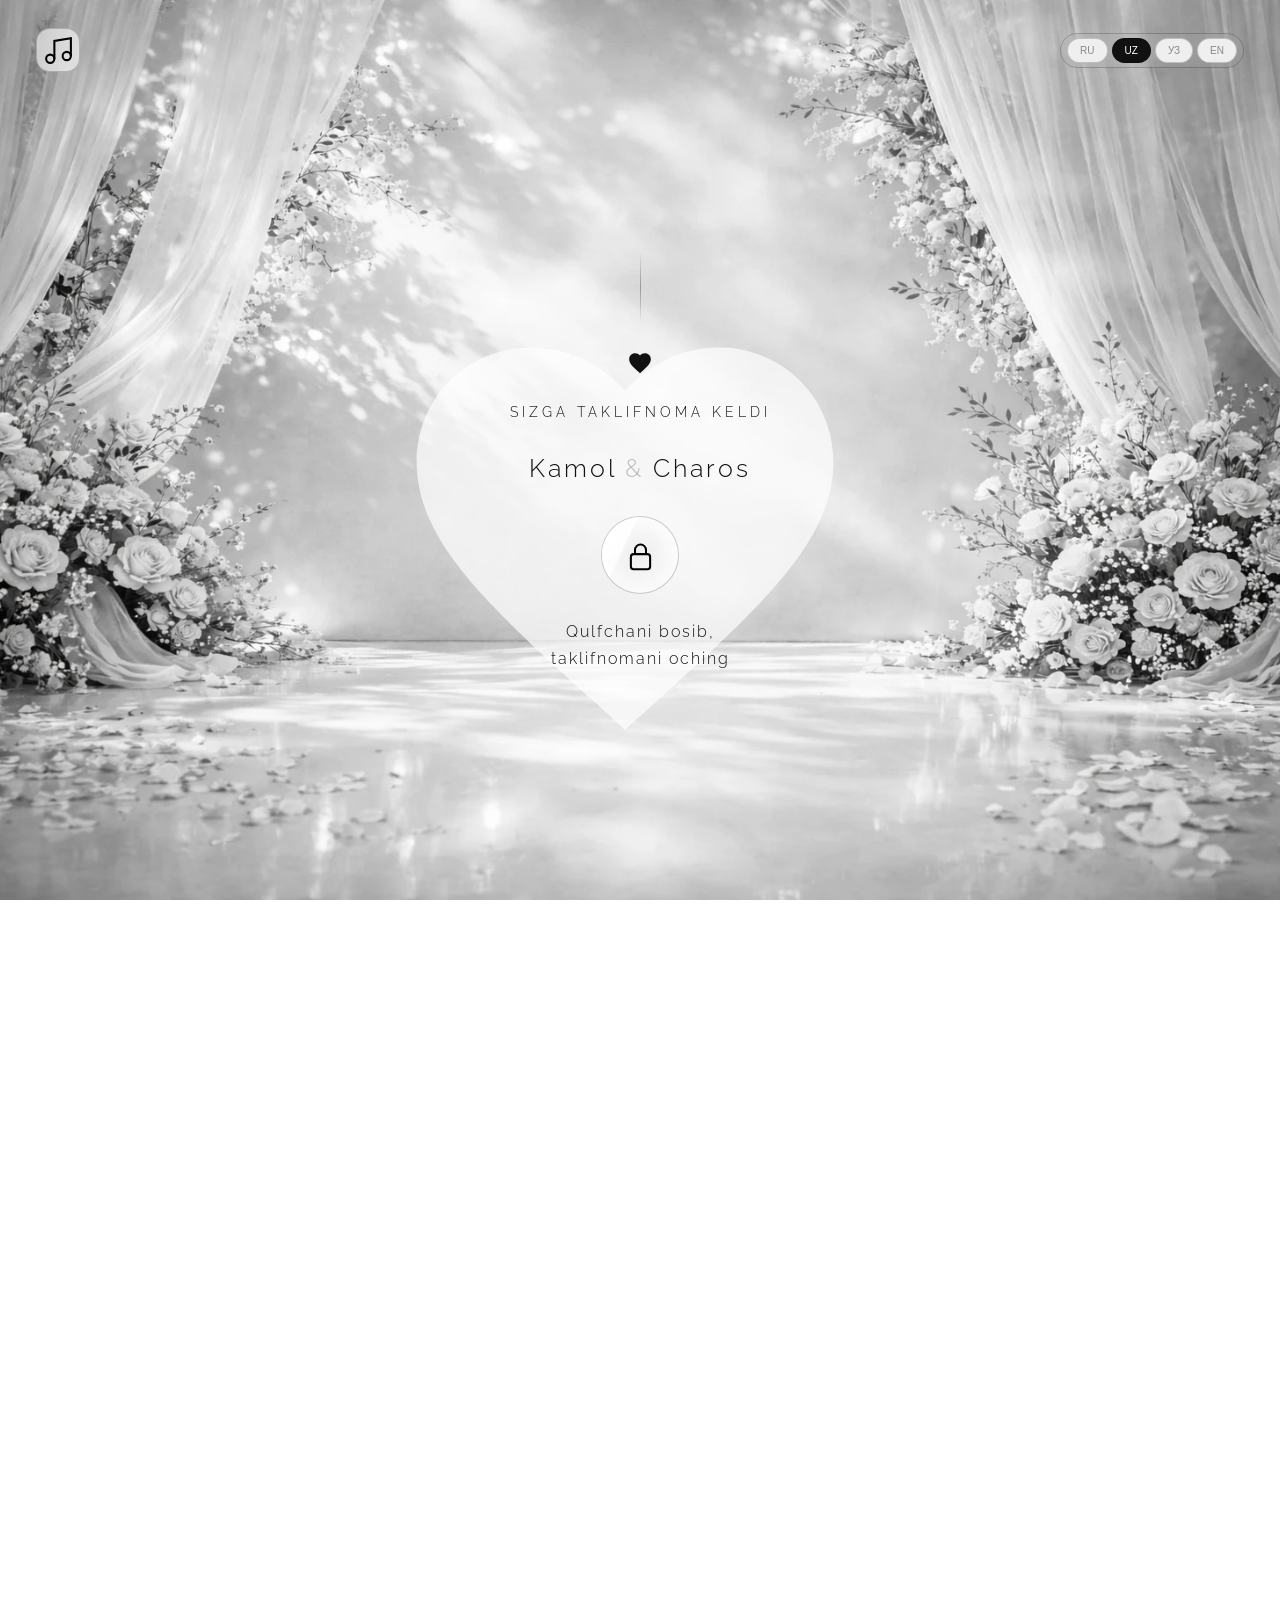
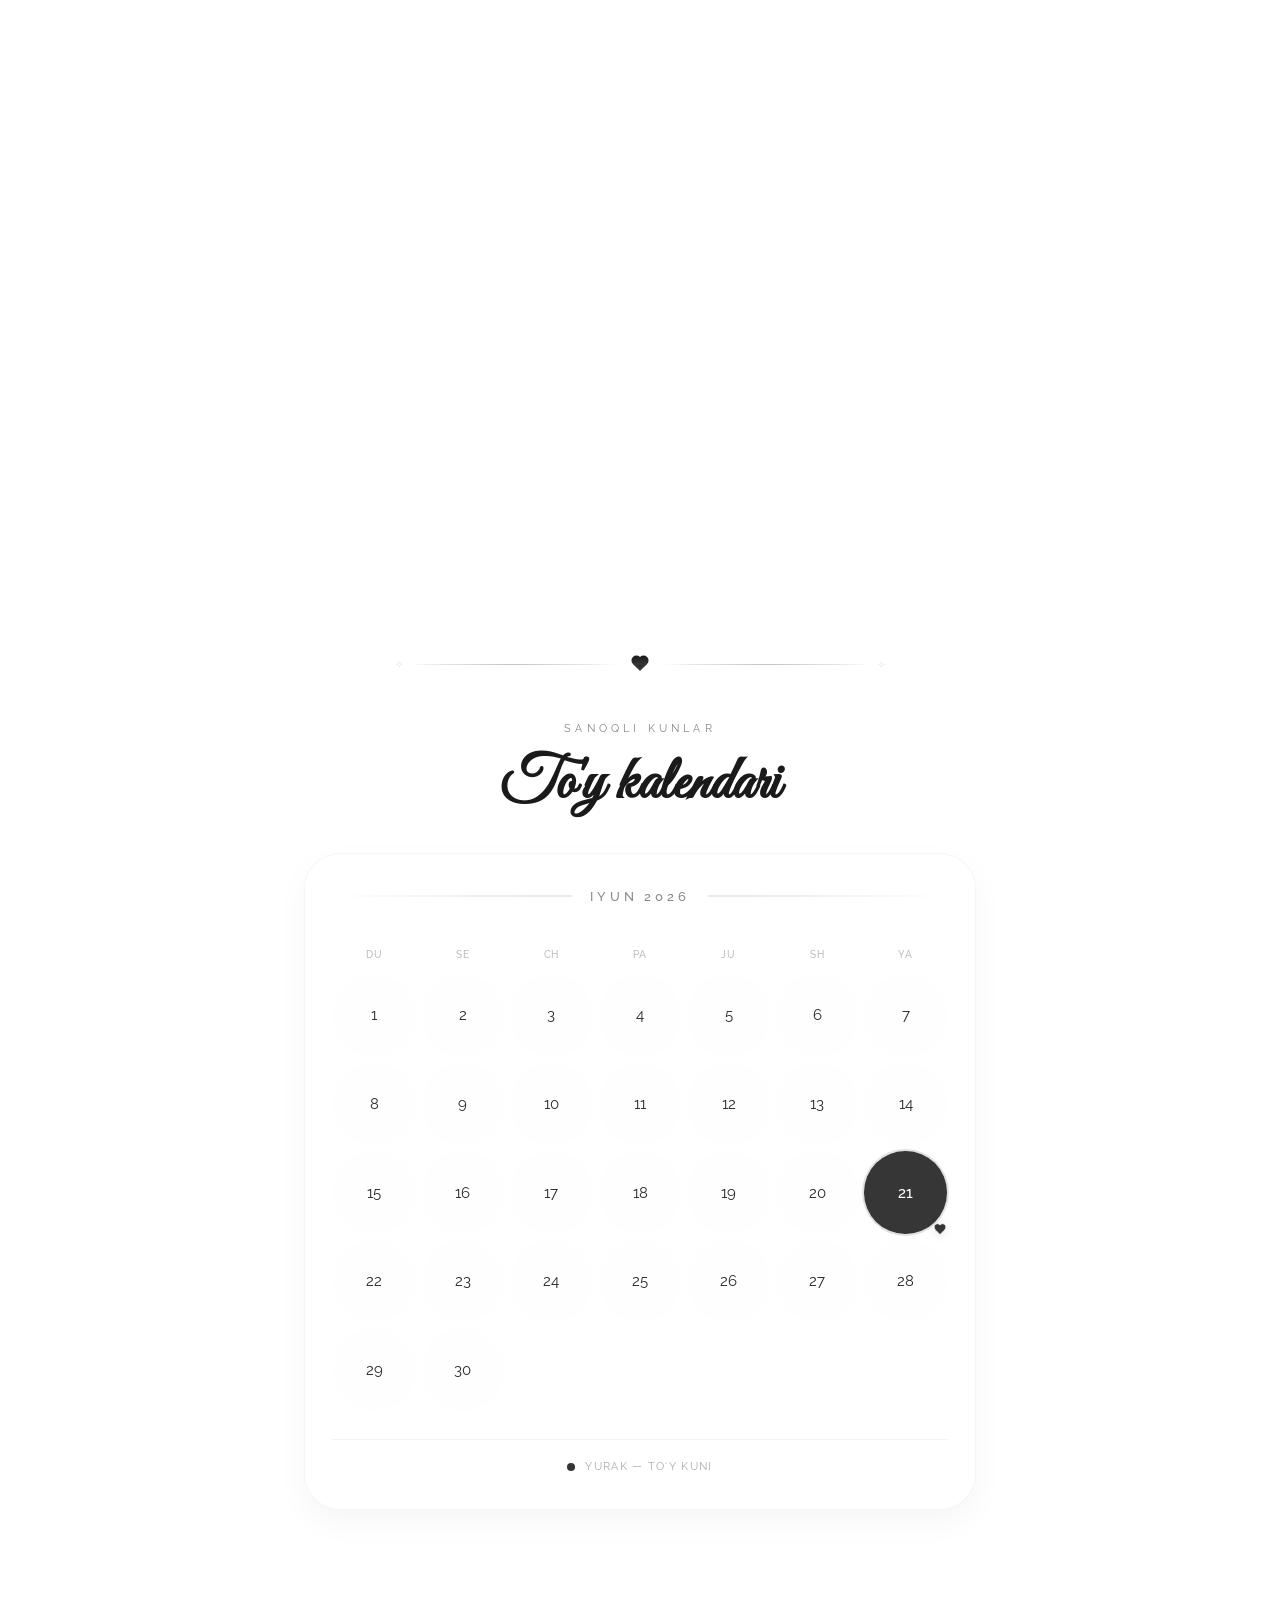
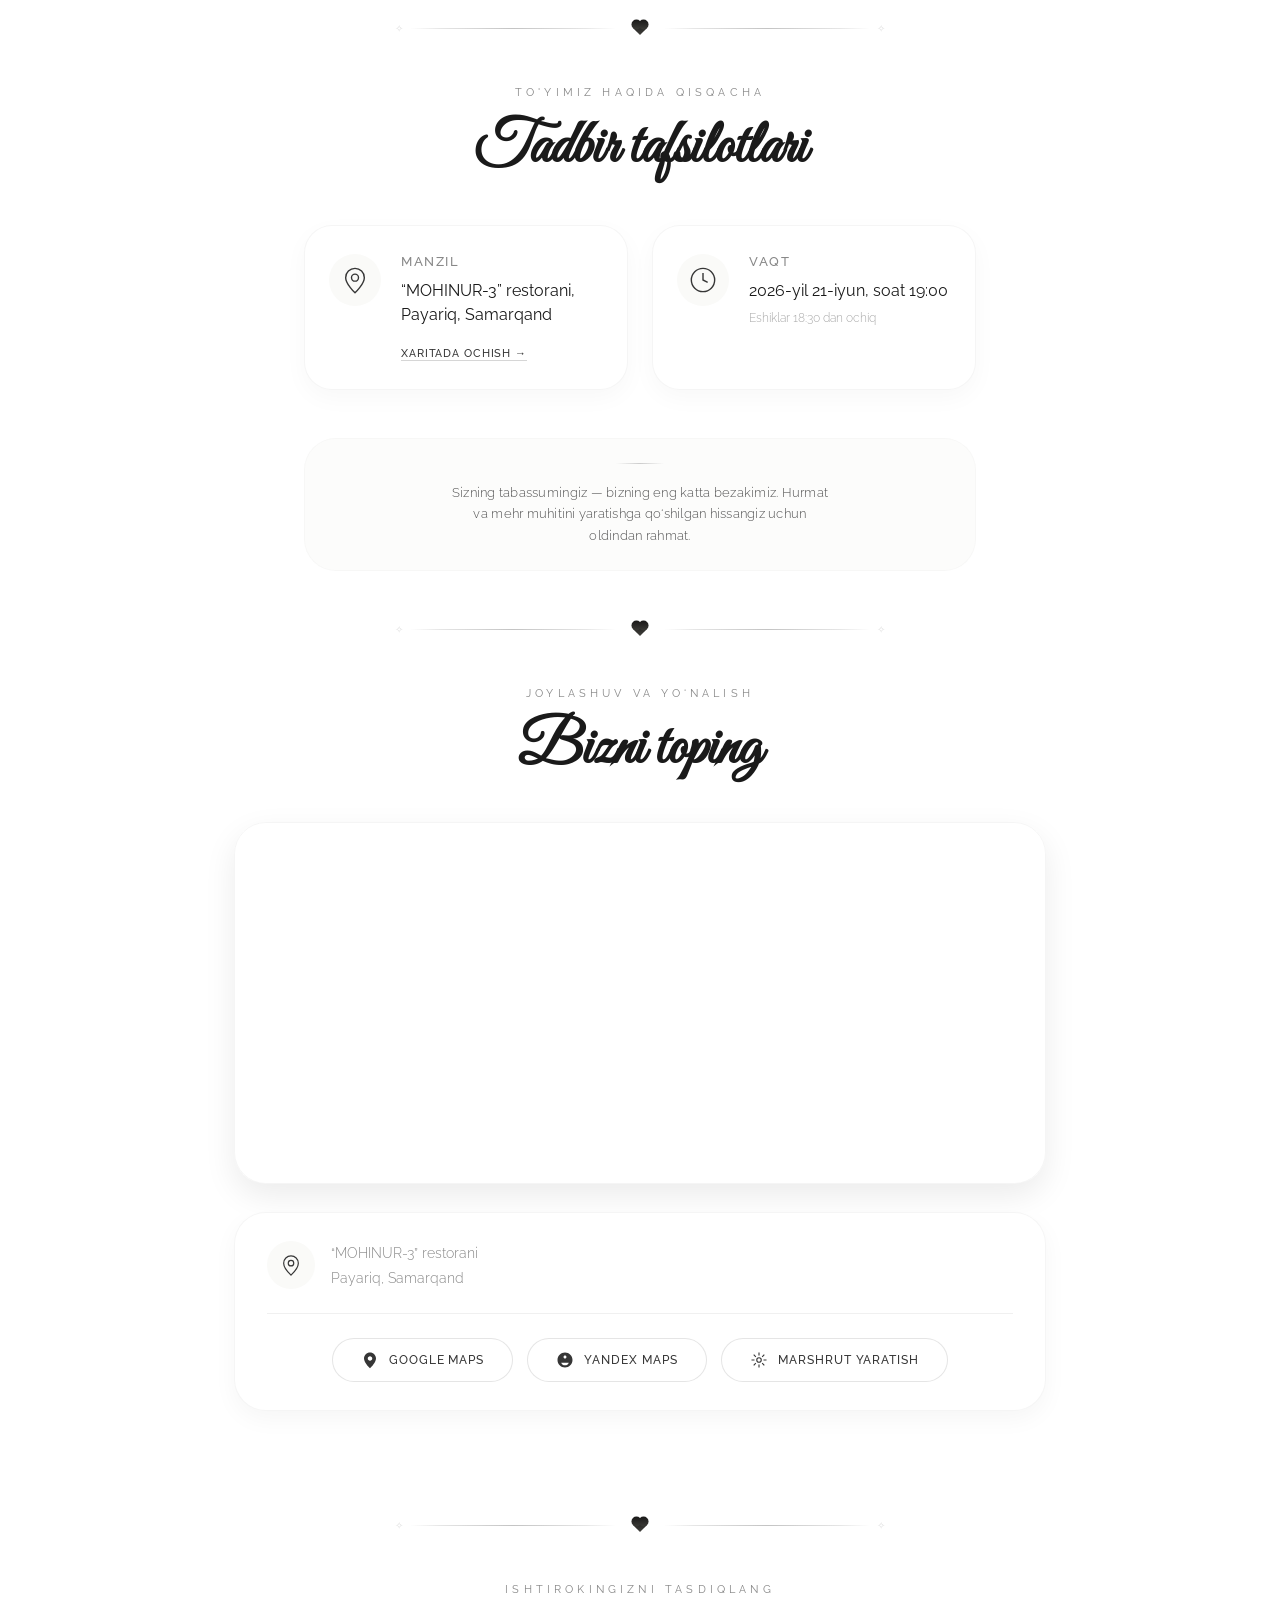
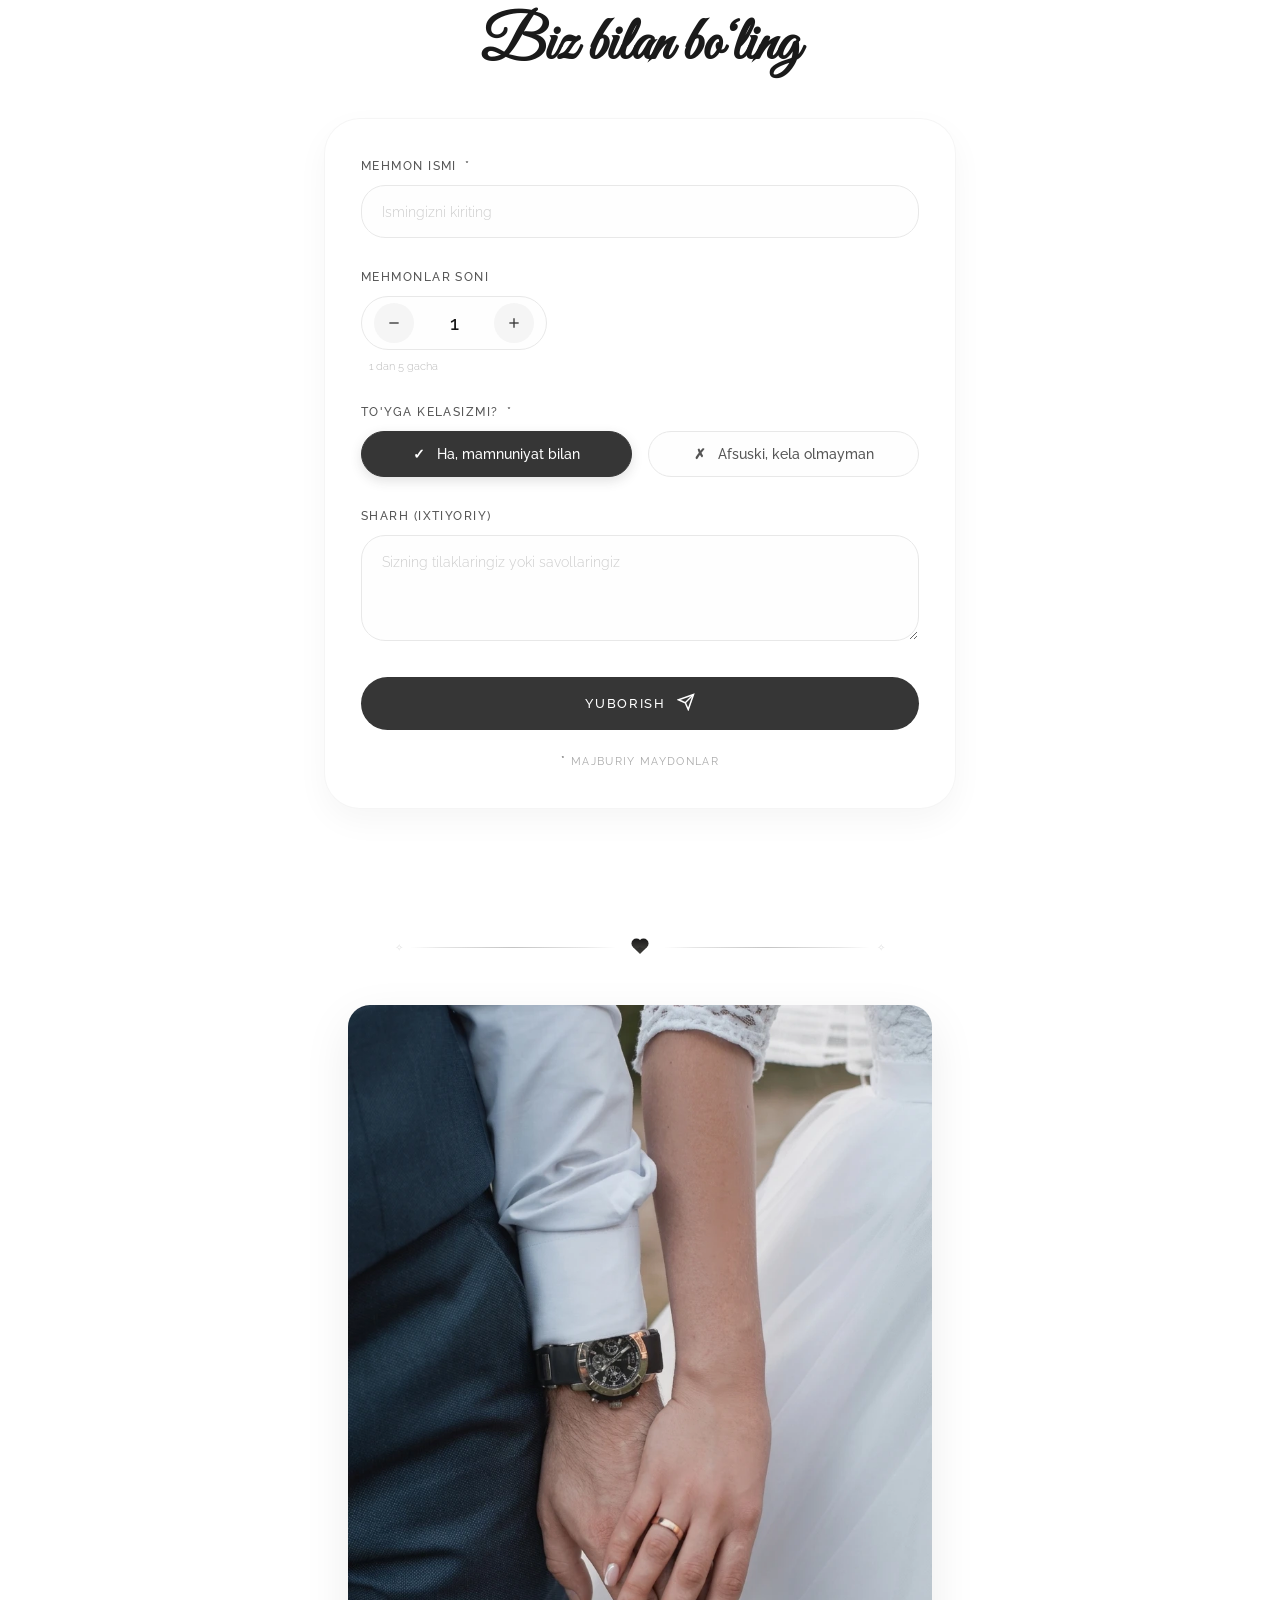
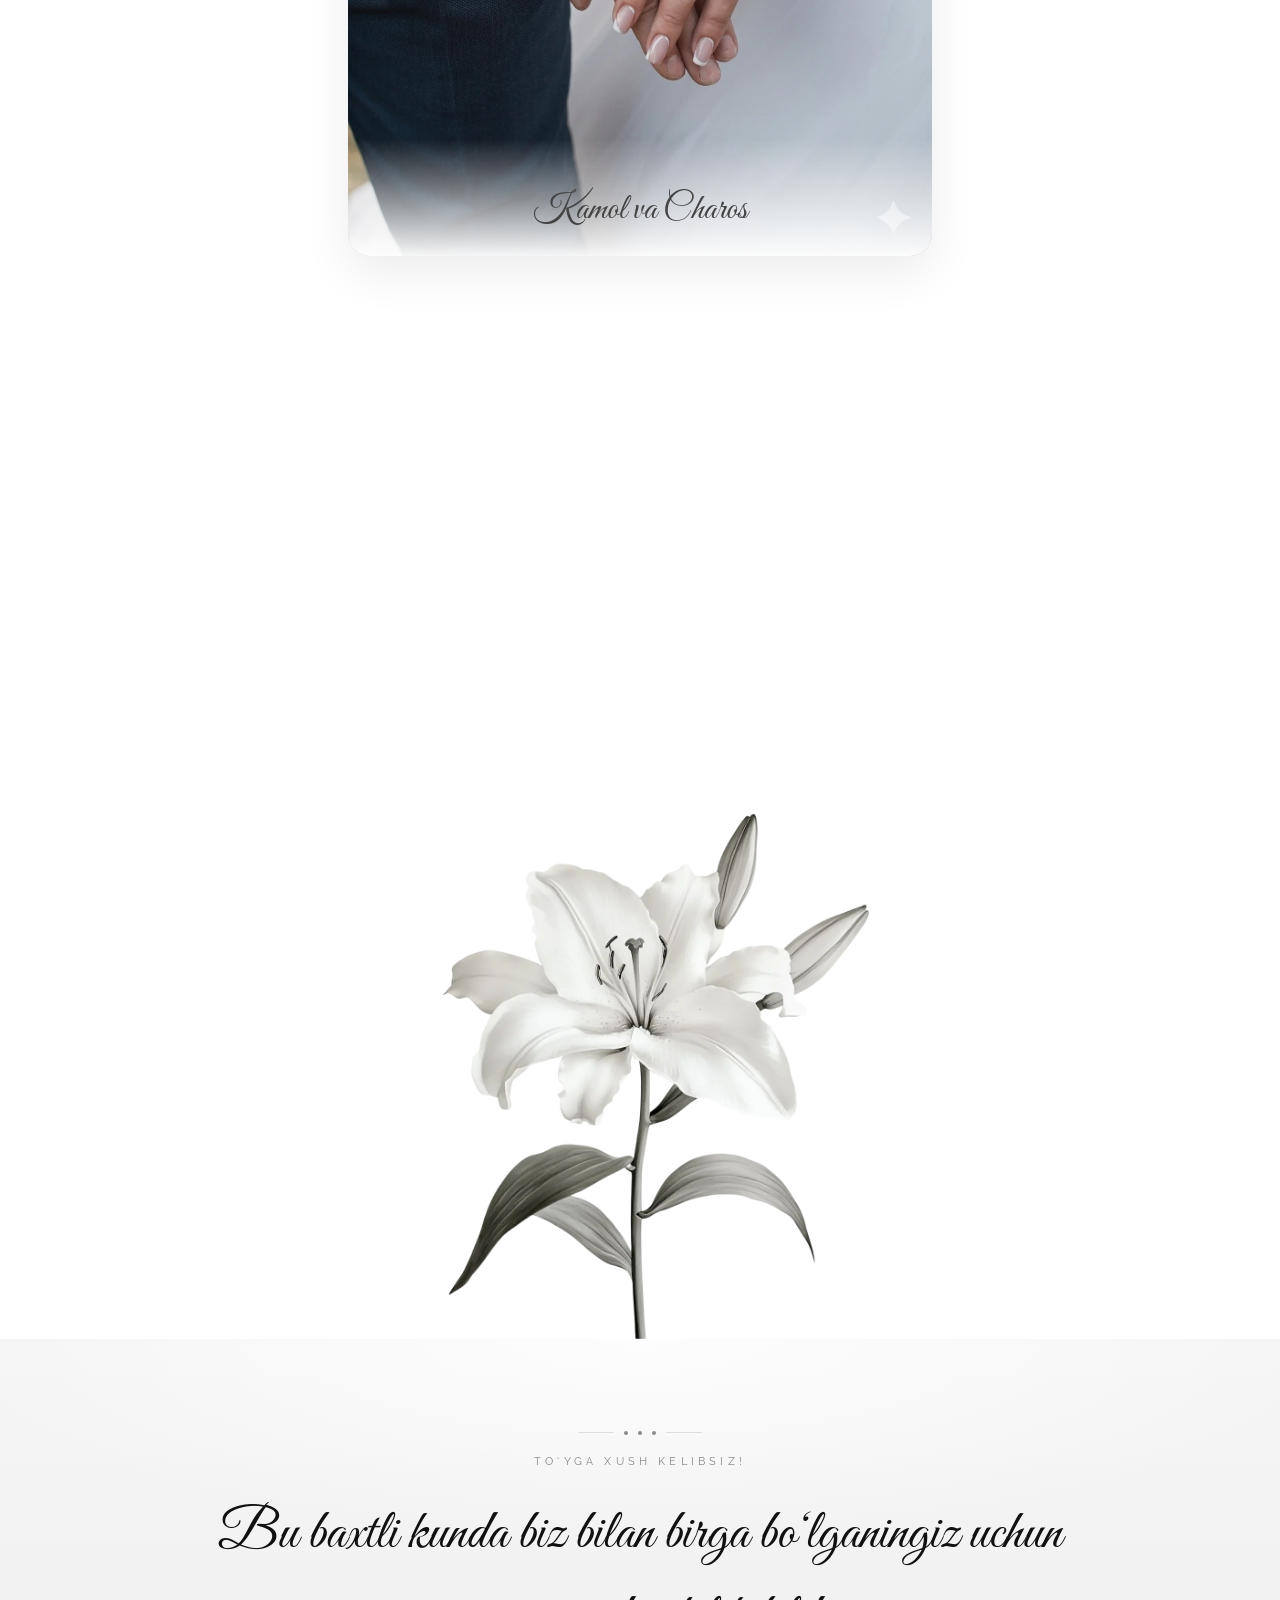
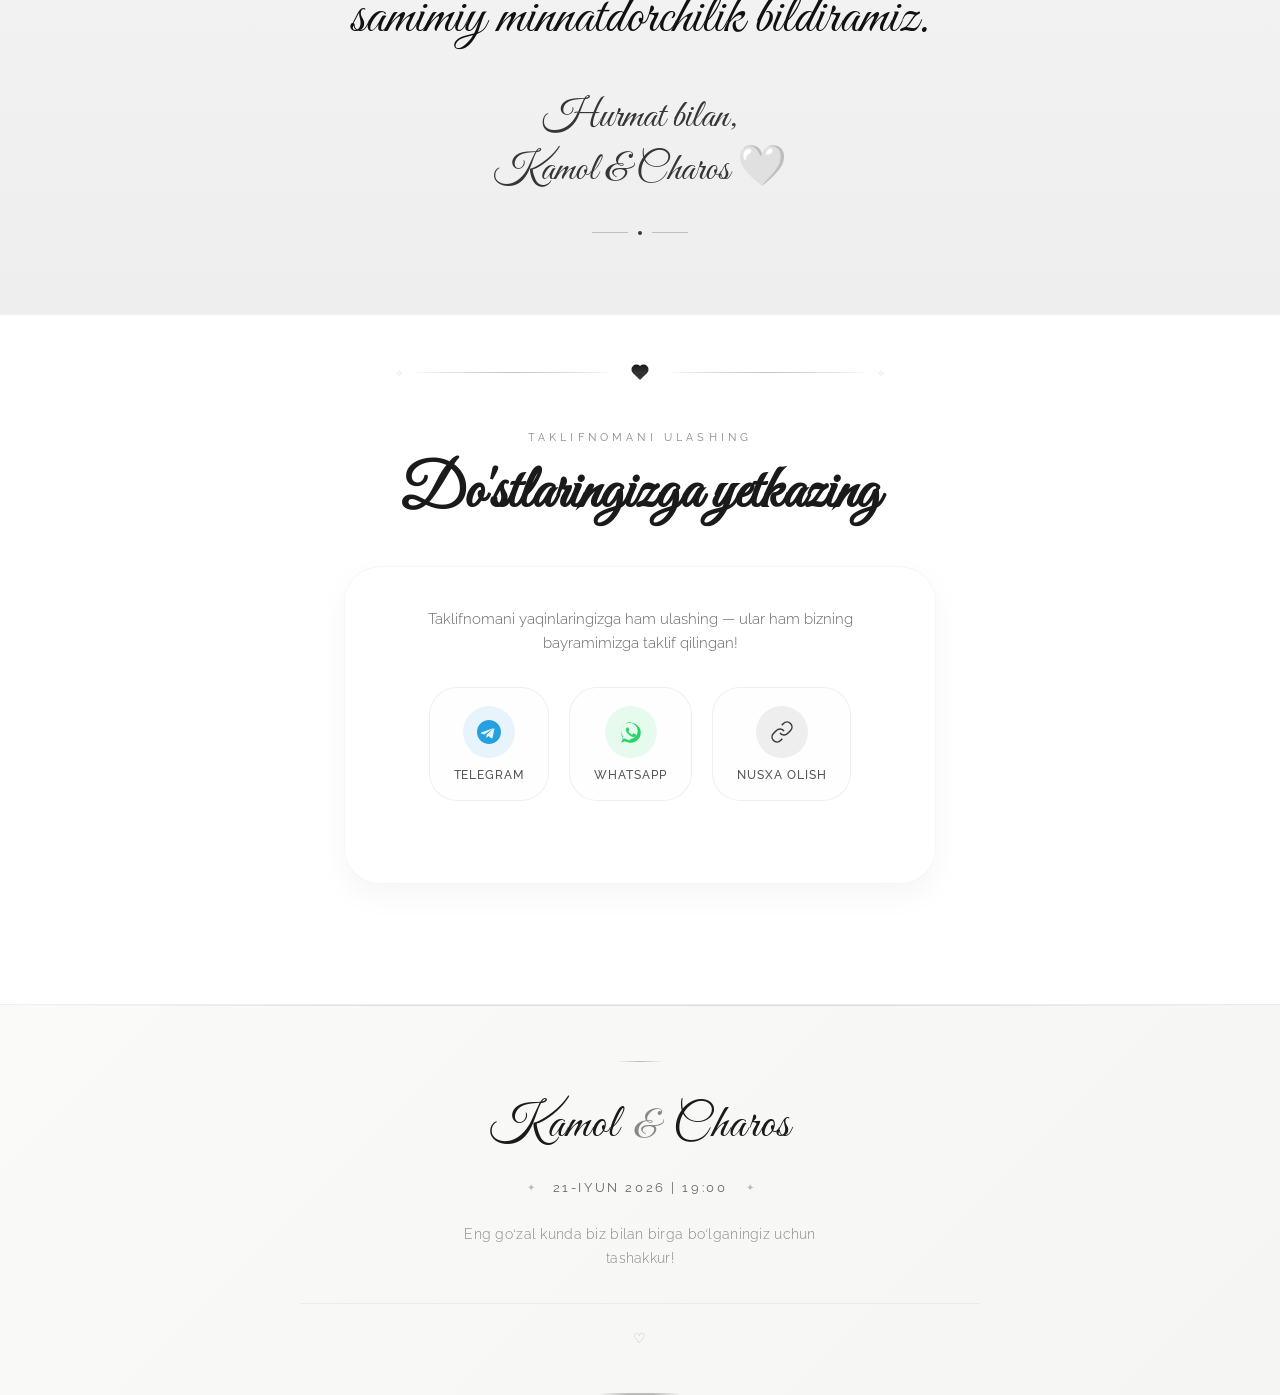
==== commit 06ce66f2: "video tobe local" ====
--- a/kamoltoy/index.html
+++ b/kamoltoy/index.html
@@ -1,11 +1,12 @@
 <!doctype html>
 <html lang="uz">
+
 <head>
   <!-- Google tag (gtag.js) -->
   <script async src="https://www.googletagmanager.com/gtag/js?id=G-V89BSBJN4G"></script>
   <script>
     window.dataLayer = window.dataLayer || [];
-    function gtag(){dataLayer.push(arguments);}
+    function gtag() { dataLayer.push(arguments); }
     gtag('js', new Date());
 
     gtag('config', 'G-V89BSBJN4G');
@@ -15,7 +16,8 @@
 
   <!-- SEO -->
   <title>Kamol & Charos | To‘y Taklifnomasi</title>
-  <meta name="description" content="Kamol va Charosning to‘yiga taklif! Sizning ishtirokingiz — biz uchun eng qadrli sovg‘a." />
+  <meta name="description"
+    content="Kamol va Charosning to‘yiga taklif! Sizning ishtirokingiz — biz uchun eng qadrli sovg‘a." />
   <meta name="keywords" content="to‘y taklifnoma, wedding invitation, Kamol Charos, nikoh, taklifnoma" />
   <meta name="author" content="Kamol" />
   <link rel="canonical" href="https://kamoltoy.vercel.app/" />
@@ -46,810 +48,652 @@
   <!-- Fonts -->
   <link rel="preconnect" href="https://fonts.googleapis.com" />
   <link rel="preconnect" href="https://fonts.gstatic.com" crossorigin />
-  <link href="https://fonts.googleapis.com/css2?family=Great+Vibes&family=Raleway:wght@200;300;400;500&display=swap" rel="stylesheet" />
+  <link href="https://fonts.googleapis.com/css2?family=Great+Vibes&family=Raleway:wght@200;300;400;500&display=swap"
+    rel="stylesheet" />
 
   <!-- CSS -->
   <link rel="stylesheet" href="./style.css" />
 </head>
-  <body class="overflowH">
-    <video class="hero-video" id="heroVideo" autoplay muted loop playsinline>
-      <source
-        src="https://cdn.pixabay.com/video/2022/08/01/126184-735726284_large.mp4"
-        type="video/mp4"
-      />
-      <source
-        src="https://dl.dropbox.com/scl/fi/aqup53mxqxord9wbpq5js/whitefabric-2.mp4?rlkey=4qlyyhyaiezk3vm13n6t2w2je&raw=1"
-        type="video/mp4"
-      />
-    </video>
-    <div class="hero-overlay"></div>
-
-    <div class="unlock-header">
-      <button class="music-toggle" id="musicToggleUnlock">
-        <svg
-          viewBox="0 0 24 24"
-          fill="none"
-          stroke="currentColor"
-          stroke-width="1.5"
-        >
-          <path d="M9 18V5l12-2v13" />
-          <circle cx="6" cy="18" r="3" />
-          <circle cx="18" cy="16" r="3" />
-        </svg>
-      </button>
-
-      <div class="lang-switcher">
-        <button class="lang-btn" data-lang="ru">RU</button>
-        <button class="lang-btn" data-lang="uz">UZ</button>
-        <button class="lang-btn" data-lang="uzk">УЗ</button>
-        <button class="lang-btn" data-lang="en">EN</button>
-      </div>
-    </div>
-
-    <div id="unlock-screen">
-      <div class="unlock-center">
-        <div class="vertical-line"></div>
-
-        <div class="black-heart">
-          <svg viewBox="0 0 24 24" fill="#111">
-            <path
-              d="M12 21.35l-1.45-1.32C5.4 15.36 2 12.28 2 8.5
+
+<body class="overflowH">
+  <video class="hero-video" id="heroVideo" autoplay muted loop playsinline>
+    <source src="./assets/whitefabric.mp4" type="video/mp4" />
+  </video>
+  <div class="hero-overlay"></div>
+
+  <div class="unlock-header">
+    <button class="music-toggle" id="musicToggleUnlock">
+      <svg viewBox="0 0 24 24" fill="none" stroke="currentColor" stroke-width="1.5">
+        <path d="M9 18V5l12-2v13" />
+        <circle cx="6" cy="18" r="3" />
+        <circle cx="18" cy="16" r="3" />
+      </svg>
+    </button>
+
+    <div class="lang-switcher">
+      <button class="lang-btn" data-lang="ru">RU</button>
+      <button class="lang-btn" data-lang="uz">UZ</button>
+      <button class="lang-btn" data-lang="uzk">УЗ</button>
+      <button class="lang-btn" data-lang="en">EN</button>
+    </div>
+  </div>
+
+  <div id="unlock-screen">
+    <div class="unlock-center">
+      <div class="vertical-line"></div>
+
+      <div class="black-heart">
+        <svg viewBox="0 0 24 24" fill="#111">
+          <path d="M12 21.35l-1.45-1.32C5.4 15.36 2 12.28 2 8.5
                 2 5.42 4.42 3 7.5 3c1.74 0 3.41.81
                 4.5 2.09C13.09 3.81 14.76 3 16.5 3
                 19.58 3 22 5.42 22 8.5c0 3.78-3.4
-                6.86-8.55 11.54L12 21.35z"
-            />
-          </svg>
-        </div>
-
-        <div class="unlock-title">SIZGA TAKLIFNOMA KELDI</div>
-
-        <div class="unlock-names-minimal">
-          Kamol <span class="amp-minimal">&</span> Charos
-        </div>
-
-        <button class="lock-btn" id="unlockBtn">
-          <svg
-            viewBox="0 0 24 24"
-            fill="none"
-            stroke="currentColor"
-            stroke-width="1.5"
-          >
-            <rect x="5" y="11" width="14" height="11" rx="2" />
-            <path d="M8 11V8c0-2.2 1.8-4 4-4s4 1.8 4 4v3" />
-          </svg>
-        </button>
-
-        <div class="unlock-instruction">Qulfchani bosib,</div>
-        <div class="unlock1-instruction1" style="margin: -20px">
-          taklifnomani oching
-        </div>
-      </div>
-    </div>
-
-    <div class="hero">
-      <div class="bokeh-canvas" id="bokehCanvas"></div>
-      <div class="thread thread-1"></div>
-      <div class="thread thread-2"></div>
-      <div class="thread thread-3"></div>
-      <div class="thread thread-4"></div>
-      <div class="hero-inner">
-        <span class="hero-eyebrow"
-          ><span class="heros1">To‘yga taklifnoma</span> <span>·</span>
-          <span class="heros2">21-iyun 2026 | 19:00</span></span
-        >
-        <div class="hero-names">
-          <em>Kamol</em>
-          <span class="hero-amp">&amp;</span>
-          <em>Charos</em>
-        </div>
-        <div class="hero-date-row">
-          <span class="hero-date"
-            >Sizning ishtirokingiz — biz uchun eng qadrli sovg‘a</span
-          >
-        </div>
-        <!-- Добавьте этот HTML-код после .hero-date-row -->
-        <div class="luxury-timer-wrapper fade-in">
-          <div class="timer-label">TO‘YGACHA QOLGAN VAQT</div>
-          <div class="luxury-timer" id="countdownTimer">
-            <div class="timer-block">
-              <div class="timer-num" id="days">111</div>
-              <div class="timer-unit unit11">kun</div>
-            </div>
-            <div class="timer-sep">:</div>
-            <div class="timer-block">
-              <div class="timer-num" id="hours">03</div>
-              <div class="timer-unit unit22">soat</div>
-            </div>
-            <div class="timer-sep">:</div>
-            <div class="timer-block">
-              <div class="timer-num" id="minutes">56</div>
-              <div class="timer-unit unit33">daqiqa</div>
-            </div>
-            <div class="timer-sep">:</div>
-            <div class="timer-block">
-              <div class="timer-num" id="seconds">09</div>
-              <div class="timer-unit unit44">soniya</div>
-            </div>
-          </div>
-        </div>
-      </div>
-      <div class="scroll-hint">
-        <svg width="14" height="14" viewBox="0 0 14 14" fill="none">
-          <path
-            d="M7 2v10M3 8l4 4 4-4"
-            stroke="currentColor"
-            stroke-width="1.3"
-            stroke-linecap="round"
-            stroke-linejoin="round"
-          />
+                6.86-8.55 11.54L12 21.35z" />
         </svg>
-        <span class="scroll11">Pastga aylantirin</span>
-      </div>
-    </div>
-
-    <div class="section" id="section11" style="padding-top: 0">
-      <div class="divider fade-in">
-        <div class="dv-line"></div>
-        <div class="dv-dot"></div>
-        <div class="dv-gem"></div>
-        <div class="dv-dot"></div>
-        <div class="dv-line"></div>
-      </div>
-      <div class="fade-in">
-        <img
-          src="./assets/bg2.webp"
-          alt="fabric"
-          style="
+      </div>
+
+      <div class="unlock-title">SIZGA TAKLIFNOMA KELDI</div>
+
+      <div class="unlock-names-minimal">
+        Kamol <span class="amp-minimal">&</span> Charos
+      </div>
+
+      <button class="lock-btn" id="unlockBtn">
+        <svg viewBox="0 0 24 24" fill="none" stroke="currentColor" stroke-width="1.5">
+          <rect x="5" y="11" width="14" height="11" rx="2" />
+          <path d="M8 11V8c0-2.2 1.8-4 4-4s4 1.8 4 4v3" />
+        </svg>
+      </button>
+
+      <div class="unlock-instruction">Qulfchani bosib,</div>
+      <div class="unlock1-instruction1" style="margin: -20px">
+        taklifnomani oching
+      </div>
+    </div>
+  </div>
+
+  <div class="hero">
+    <div class="bokeh-canvas" id="bokehCanvas"></div>
+    <div class="thread thread-1"></div>
+    <div class="thread thread-2"></div>
+    <div class="thread thread-3"></div>
+    <div class="thread thread-4"></div>
+    <div class="hero-inner">
+      <span class="hero-eyebrow"><span class="heros1">To‘yga taklifnoma</span> <span>·</span>
+        <span class="heros2">21-iyun 2026 | 19:00</span></span>
+      <div class="hero-names">
+        <em>Kamol</em>
+        <span class="hero-amp">&amp;</span>
+        <em>Charos</em>
+      </div>
+      <div class="hero-date-row">
+        <span class="hero-date">Sizning ishtirokingiz — biz uchun eng qadrli sovg‘a</span>
+      </div>
+      <!-- Добавьте этот HTML-код после .hero-date-row -->
+      <div class="luxury-timer-wrapper fade-in">
+        <div class="timer-label">TO‘YGACHA QOLGAN VAQT</div>
+        <div class="luxury-timer" id="countdownTimer">
+          <div class="timer-block">
+            <div class="timer-num" id="days">111</div>
+            <div class="timer-unit unit11">kun</div>
+          </div>
+          <div class="timer-sep">:</div>
+          <div class="timer-block">
+            <div class="timer-num" id="hours">03</div>
+            <div class="timer-unit unit22">soat</div>
+          </div>
+          <div class="timer-sep">:</div>
+          <div class="timer-block">
+            <div class="timer-num" id="minutes">56</div>
+            <div class="timer-unit unit33">daqiqa</div>
+          </div>
+          <div class="timer-sep">:</div>
+          <div class="timer-block">
+            <div class="timer-num" id="seconds">09</div>
+            <div class="timer-unit unit44">soniya</div>
+          </div>
+        </div>
+      </div>
+    </div>
+    <div class="scroll-hint">
+      <svg width="14" height="14" viewBox="0 0 14 14" fill="none">
+        <path d="M7 2v10M3 8l4 4 4-4" stroke="currentColor" stroke-width="1.3" stroke-linecap="round"
+          stroke-linejoin="round" />
+      </svg>
+      <span class="scroll11">Pastga aylantirin</span>
+    </div>
+  </div>
+
+  <div class="section" id="section11" style="padding-top: 0">
+    <div class="divider fade-in">
+      <div class="dv-line"></div>
+      <div class="dv-dot"></div>
+      <div class="dv-gem"></div>
+      <div class="dv-dot"></div>
+      <div class="dv-line"></div>
+    </div>
+    <div class="fade-in">
+      <img src="./assets/bg2.webp" alt="fabric" style="
             width: 100%;
             max-width: 100%;
             display: block;
             margin: 0 auto 28px;
             border-radius: 12px;
-          "
-        />
-        <span class="tag tag11">Hurmatli mehmonlar</span>
-        <div class="quote">
-          <p class="quote11">
-            Biz uchun aziz bo‘lgan ushbu kunni siz bilan birga nishonlashni
-            istaymiz. Quvonchimizga sherik bo‘lishingizdan mamnun bo‘lamiz.
+          " />
+      <span class="tag tag11">Hurmatli mehmonlar</span>
+      <div class="quote">
+        <p class="quote11">
+          Biz uchun aziz bo‘lgan ushbu kunni siz bilan birga nishonlashni
+          istaymiz. Quvonchimizga sherik bo‘lishingizdan mamnun bo‘lamiz.
+        </p>
+      </div>
+    </div>
+  </div>
+
+  <section class="calendar-section fade-in">
+    <div class="divider fade-in">
+      <div class="dv-line"></div>
+      <div class="dv-gem"></div>
+      <div class="dv-line"></div>
+    </div>
+    <div class="fade-in">
+      <span class="tag cal11">SANOQLI KUNLAR</span>
+      <h2 class="sec-title cal22">To'y kalendari</h2>
+    </div>
+
+    <div class="calendar-wrapper fade-in">
+      <div class="calendar-month">
+        <span class="month-name cal33">IYUN 2026</span>
+        <div class="month-decoration"></div>
+      </div>
+
+      <div class="calendar-grid">
+        <!-- Hafta kunlari -->
+        <div class="calendar-weekday cale1">Du</div>
+        <div class="calendar-weekday cale2">Se</div>
+        <div class="calendar-weekday cale3">Ch</div>
+        <div class="calendar-weekday cale4">Pa</div>
+        <div class="calendar-weekday cale5">Ju</div>
+        <div class="calendar-weekday cale6">Sh</div>
+        <div class="calendar-weekday cale7">Ya</div>
+
+        <div class="calendar-day">1</div>
+        <div class="calendar-day">2</div>
+        <div class="calendar-day">3</div>
+        <div class="calendar-day">4</div>
+        <div class="calendar-day">5</div>
+        <div class="calendar-day">6</div>
+        <div class="calendar-day">7</div>
+        <div class="calendar-day">8</div>
+        <div class="calendar-day">9</div>
+        <div class="calendar-day">10</div>
+        <div class="calendar-day">11</div>
+        <div class="calendar-day">12</div>
+        <div class="calendar-day">13</div>
+        <div class="calendar-day">14</div>
+        <div class="calendar-day">15</div>
+        <div class="calendar-day">16</div>
+        <div class="calendar-day">17</div>
+        <div class="calendar-day">18</div>
+        <div class="calendar-day">19</div>
+        <div class="calendar-day">20</div>
+        <!-- 21 - TO‘Y KUNI, yurak animatsiyasi -->
+        <div class="calendar-day wedding-day">
+          21
+          <div class="heart-pulse">
+            <svg viewBox="0 0 24 24" fill="none" stroke="currentColor" stroke-width="1.2">
+              <path
+                d="M12 21.35l-1.45-1.32C5.4 15.36 2 12.28 2 8.5 2 5.42 4.42 3 7.5 3c1.74 0 3.41.81 4.5 2.09C13.09 3.81 14.76 3 16.5 3 19.58 3 22 5.42 22 8.5c0 3.78-3.4 6.86-8.55 11.54L12 21.35z" />
+            </svg>
+          </div>
+        </div>
+        <div class="calendar-day">22</div>
+        <div class="calendar-day">23</div>
+        <div class="calendar-day">24</div>
+        <div class="calendar-day">25</div>
+        <div class="calendar-day">26</div>
+        <div class="calendar-day">27</div>
+        <div class="calendar-day">28</div>
+        <div class="calendar-day">29</div>
+        <div class="calendar-day">30</div>
+      </div>
+
+      <div class="calendar-note">
+        <span class="note-dot"></span>
+        <span class="note-text notetext1">yurak — to‘y kuni</span>
+      </div>
+    </div>
+  </section>
+
+  <section class="section details-section fade-in" style="margin-top: 40px">
+    <div class="divider fade-in">
+      <div class="dv-line"></div>
+      <div class="dv-gem"></div>
+      <div class="dv-line"></div>
+    </div>
+    <div class="fade-in">
+      <span class="tag detcd1" data-lang-tag>To'yimiz haqida qisqacha</span>
+      <h2 class="sec-title detcd2">Tadbir tafsilotlari</h2>
+    </div>
+
+    <div class="details-grid fade-in">
+      <!-- Manzil -->
+      <div class="detail-card">
+        <div class="detail-icon">
+          <svg width="28" height="28" viewBox="0 0 24 24" fill="none" stroke="currentColor" stroke-width="1.2"
+            stroke-linecap="round" stroke-linejoin="round">
+            <path d="M12 2c-4.4 0-8 3.6-8 8 0 5.4 8 13 8 13s8-7.6 8-13c0-4.4-3.6-8-8-8z" />
+            <circle cx="12" cy="10" r="3" />
+          </svg>
+        </div>
+        <div class="detail-content">
+          <h3 class="detail-title detcd3">Manzil</h3>
+          <p class="detail-text detcd4">
+            “MOHINUR-3” restorani, Payariq, Samarqand
           </p>
-        </div>
-      </div>
-    </div>
-
-    <section class="calendar-section fade-in">
-      <div class="divider fade-in">
-        <div class="dv-line"></div>
-        <div class="dv-gem"></div>
-        <div class="dv-line"></div>
-      </div>
-      <div class="fade-in">
-        <span class="tag cal11">SANOQLI KUNLAR</span>
-        <h2 class="sec-title cal22">To'y kalendari</h2>
-      </div>
-
-      <div class="calendar-wrapper fade-in">
-        <div class="calendar-month">
-          <span class="month-name cal33">IYUN 2026</span>
-          <div class="month-decoration"></div>
-        </div>
-
-        <div class="calendar-grid">
-          <!-- Hafta kunlari -->
-          <div class="calendar-weekday cale1">Du</div>
-          <div class="calendar-weekday cale2">Se</div>
-          <div class="calendar-weekday cale3">Ch</div>
-          <div class="calendar-weekday cale4">Pa</div>
-          <div class="calendar-weekday cale5">Ju</div>
-          <div class="calendar-weekday cale6">Sh</div>
-          <div class="calendar-weekday cale7">Ya</div>
-
-          <div class="calendar-day">1</div>
-          <div class="calendar-day">2</div>
-          <div class="calendar-day">3</div>
-          <div class="calendar-day">4</div>
-          <div class="calendar-day">5</div>
-          <div class="calendar-day">6</div>
-          <div class="calendar-day">7</div>
-          <div class="calendar-day">8</div>
-          <div class="calendar-day">9</div>
-          <div class="calendar-day">10</div>
-          <div class="calendar-day">11</div>
-          <div class="calendar-day">12</div>
-          <div class="calendar-day">13</div>
-          <div class="calendar-day">14</div>
-          <div class="calendar-day">15</div>
-          <div class="calendar-day">16</div>
-          <div class="calendar-day">17</div>
-          <div class="calendar-day">18</div>
-          <div class="calendar-day">19</div>
-          <div class="calendar-day">20</div>
-          <!-- 21 - TO‘Y KUNI, yurak animatsiyasi -->
-          <div class="calendar-day wedding-day">
-            21
-            <div class="heart-pulse">
-              <svg
-                viewBox="0 0 24 24"
-                fill="none"
-                stroke="currentColor"
-                stroke-width="1.2"
-              >
-                <path
-                  d="M12 21.35l-1.45-1.32C5.4 15.36 2 12.28 2 8.5 2 5.42 4.42 3 7.5 3c1.74 0 3.41.81 4.5 2.09C13.09 3.81 14.76 3 16.5 3 19.58 3 22 5.42 22 8.5c0 3.78-3.4 6.86-8.55 11.54L12 21.35z"
-                />
+          <a href="https://maps.app.goo.gl/nKrDkTeNg6EaMfSt6" target="_blank" class="detail-link detcd5">Xaritada ochish
+            →</a>
+        </div>
+      </div>
+
+      <!-- Vaqt -->
+      <div class="detail-card">
+        <div class="detail-icon">
+          <svg width="28" height="28" viewBox="0 0 24 24" fill="none" stroke="currentColor" stroke-width="1.2">
+            <circle cx="12" cy="12" r="10" />
+            <polyline points="12 6 12 12 16 14" />
+          </svg>
+        </div>
+        <div class="detail-content">
+          <h3 class="detail-title detcd6">Vaqt</h3>
+          <p class="detail-text detcd7">2026-yil 21-iyun, soat 19:00</p>
+          <p class="detail-note detcd8">Eshiklar 18:30 dan ochiq</p>
+        </div>
+      </div>
+    </div>
+
+    <!-- Qo'shimcha eslatma (ixtiyoriy) -->
+    <div class="details-footnote fade-in">
+      <div class="ornament-line"></div>
+      <p class="detcd14">
+        Sizning tabassumingiz — bizning eng katta bezakimiz. Hurmat va mehr
+        muhitini yaratishga qo‘shilgan hissangiz uchun oldindan rahmat.
+      </p>
+    </div>
+  </section>
+
+  <section class="location-section fade-in">
+    <div class="divider fade-in">
+      <div class="dv-line"></div>
+      <div class="dv-gem"></div>
+      <div class="dv-line"></div>
+    </div>
+    <div class="fade-in">
+      <span class="tag locat1">JOYLASHUV VA YO‘NALISH</span>
+      <h2 class="sec-title locat2">Bizni toping</h2>
+    </div>
+
+    <!-- Google Maps iframe -->
+    <div class="map-container fade-in">
+      <iframe style="border: 0; width: 100%"
+        src="https://maps.google.com/maps?q=MOHINUR-3%20restorani%20Payariq%20Samarqand&t=&z=15&ie=UTF8&iwloc=&output=embed"
+        height="360" allowfullscreen="" loading="lazy" referrerpolicy="no-referrer-when-downgrade"></iframe>
+    </div>
+
+    <!-- Manzil va tugmalar -->
+    <div class="location-info fade-in">
+      <div class="address-card">
+        <div class="address-icon">
+          <svg width="22" height="22" viewBox="0 0 24 24" fill="none" stroke="currentColor" stroke-width="1.3">
+            <path d="M12 2c-4.4 0-8 3.6-8 8 0 5.4 8 13 8 13s8-7.6 8-13c0-4.4-3.6-8-8-8z" />
+            <circle cx="12" cy="10" r="3" />
+          </svg>
+        </div>
+        <div class="address-text">
+          <strong><span class="locat3">“MOHINUR-3” restorani</span></strong>
+          <span class="locat4">Payariq, Samarqand</span>
+        </div>
+      </div>
+
+      <div class="button-group">
+        <a href="https://maps.app.goo.gl/nKrDkTeNg6EaMfSt6" target="_blank" class="map-btn google-btn">
+          <svg width="18" height="18" viewBox="0 0 24 24" fill="currentColor">
+            <path
+              d="M12 2C7.58 2 4 5.58 4 10c0 4.42 5.58 11 8 13 2.42-2 8-8.58 8-13 0-4.42-3.58-8-8-8zm0 11c-1.66 0-3-1.34-3-3s1.34-3 3-3 3 1.34 3 3-1.34 3-3 3z" />
+          </svg>
+          Google Maps
+        </a>
+        <a href="https://yandex.uz/maps/-/CPCpr2Ya" target="_blank" class="map-btn yandex-btn">
+          <svg width="18" height="18" viewBox="0 0 24 24" fill="currentColor">
+            <path
+              d="M12 2C6.48 2 2 6.48 2 12s4.48 10 10 10 10-4.48 10-10S17.52 2 12 2zm0 4c1.1 0 2 .9 2 2s-.9 2-2 2-2-.9-2-2 .9-2 2-2zm0 13c-2.33 0-4.31-1.46-5.11-3.5h10.22c-.8 2.04-2.78 3.5-5.11 3.5z" />
+          </svg>
+          Yandex Maps
+        </a>
+        <a href="https://maps.app.goo.gl/nKrDkTeNg6EaMfSt6" target="_blank" class="map-btn route-btn">
+          <svg width="18" height="18" viewBox="0 0 24 24" fill="none" stroke="currentColor" stroke-width="1.5">
+            <path
+              d="M12 2v4M12 18v4M4.93 4.93l2.83 2.83M16.24 16.24l2.83 2.83M2 12h4M18 12h4M4.93 19.07l2.83-2.83M16.24 7.76l2.83-2.83" />
+            <circle cx="12" cy="12" r="3" />
+          </svg>
+          <span class="locat5">Marshrut yaratish</span>
+        </a>
+      </div>
+    </div>
+  </section>
+
+  <section class="rsvp-section fade-in">
+    <div class="divider fade-in">
+      <div class="dv-line"></div>
+      <div class="dv-gem"></div>
+      <div class="dv-line"></div>
+    </div>
+    <div class="fade-in">
+      <span class="tag">ISHTIROKINGIZNI TASDIQLANG</span>
+      <h2 class="sec-title">Biz bilan bo‘ling</h2>
+    </div>
+
+    <div class="rsvp-container fade-in">
+      <form id="rsvpForm" class="rsvp-form">
+        <!-- Honeypot field for spam protection -->
+        <input type="text" name="website" style="display:none !important" tabindex="-1" autocomplete="off">
+        
+        <!-- Mehmon ismi -->
+        <div class="form-group">
+          <label class="form-label">
+            <span class="label-text">Mehmon ismi</span>
+            <span class="label-required">*</span>
+          </label>
+          <input type="text" class="form-input" placeholder="Ismingizni kiriting" required />
+          <div class="input-focus"></div>
+        </div>
+
+        <!-- Mehmonlar soni -->
+        <div class="form-group">
+          <label class="form-label">
+            <span class="label-text">Mehmonlar soni</span>
+          </label>
+          <div class="guest-selector">
+            <button type="button" class="guest-minus" aria-label="Kamaytirish">
+              <svg width="16" height="16" viewBox="0 0 24 24" fill="none" stroke="currentColor" stroke-width="2">
+                <line x1="5" y1="12" x2="19" y2="12" />
               </svg>
-            </div>
-          </div>
-          <div class="calendar-day">22</div>
-          <div class="calendar-day">23</div>
-          <div class="calendar-day">24</div>
-          <div class="calendar-day">25</div>
-          <div class="calendar-day">26</div>
-          <div class="calendar-day">27</div>
-          <div class="calendar-day">28</div>
-          <div class="calendar-day">29</div>
-          <div class="calendar-day">30</div>
-        </div>
-
-        <div class="calendar-note">
-          <span class="note-dot"></span>
-          <span class="note-text notetext1">yurak — to‘y kuni</span>
-        </div>
-      </div>
-    </section>
-
-    <section class="section details-section fade-in" style="margin-top: 40px">
-      <div class="divider fade-in">
-        <div class="dv-line"></div>
-        <div class="dv-gem"></div>
-        <div class="dv-line"></div>
-      </div>
-      <div class="fade-in">
-        <span class="tag detcd1" data-lang-tag>To'yimiz haqida qisqacha</span>
-        <h2 class="sec-title detcd2">Tadbir tafsilotlari</h2>
-      </div>
-
-      <div class="details-grid fade-in">
-        <!-- Manzil -->
-        <div class="detail-card">
-          <div class="detail-icon">
-            <svg
-              width="28"
-              height="28"
-              viewBox="0 0 24 24"
-              fill="none"
-              stroke="currentColor"
-              stroke-width="1.2"
-              stroke-linecap="round"
-              stroke-linejoin="round"
-            >
+            </button>
+            <span class="guest-count">1</span>
+            <button type="button" class="guest-plus" aria-label="Oshirish">
+              <svg width="16" height="16" viewBox="0 0 24 24" fill="none" stroke="currentColor" stroke-width="2">
+                <line x1="12" y1="5" x2="12" y2="19" />
+                <line x1="5" y1="12" x2="19" y2="12" />
+              </svg>
+            </button>
+          </div>
+          <div class="guest-hint guest11">1 dan 5 gacha</div>
+        </div>
+
+        <!-- To'yga kelasizmi? -->
+        <div class="form-group">
+          <label class="form-label">
+            <span class="label-text">To'yga kelasizmi?</span>
+            <span class="label-required">*</span>
+          </label>
+          <div class="radio-group">
+            <label class="radio-card">
+              <input type="radio" name="attendance" value="yes" checked />
+              <span class="radio-content">
+                <span class="radio-icon">✓</span>
+                <span class="radio-text">Ha, mamnuniyat bilan</span>
+              </span>
+            </label>
+            <label class="radio-card">
+              <input type="radio" name="attendance" value="no" />
+              <span class="radio-content">
+                <span class="radio-icon">✗</span>
+                <span class="radio-text">Afsuski, kela olmayman</span>
+              </span>
+            </label>
+          </div>
+        </div>
+
+        <!-- Sharh (ixtiyoriy) -->
+        <div class="form-group">
+          <label class="form-label">
+            <span class="label-text">Sharh (ixtiyoriy)</span>
+          </label>
+          <textarea class="form-textarea" rows="3" placeholder="Sizning tilaklaringiz yoki savollaringiz"></textarea>
+          <div class="input-focus"></div>
+        </div>
+
+        <!-- Yuborish tugmasi -->
+        <button type="submit" class="submit-btn">
+          <span class="btn-text">Yuborish</span>
+          <span class="btn-icon">
+            <svg width="18" height="18" viewBox="0 0 24 24" fill="none" stroke="currentColor" stroke-width="2">
+              <line x1="22" y1="2" x2="11" y2="13" />
+              <polygon points="22 2 15 22 11 13 2 9 22 2" />
+            </svg>
+          </span>
+        </button>
+
+        <div class="form-note">
+          <span class="note-asterisk">*</span>
+          <span class="note-text">Majburiy maydonlar</span>
+        </div>
+      </form>
+
+      <!-- Toast xabari -->
+      <div id="toastMessage" class="toast-message">
+        <svg width="20" height="20" viewBox="0 0 24 24" fill="none" stroke="currentColor" stroke-width="2">
+          <polyline points="20 6 9 17 4 12" />
+        </svg>
+        <span>Rahmat! Javobingiz muvaffaqiyatli saqlandi</span>
+      </div>
+    </div>
+  </section>
+
+  <div class="couple-wrap fade-in">
+    <div class="divider">
+      <div class="dv-line"></div>
+      <div class="dv-gem"></div>
+      <div class="dv-line"></div>
+    </div>
+    <div class="couple-photo">
+      <img src="./assets/bg3.webp" alt="Kamol va Charos" />
+      <div class="couple-cap">
+        <p>Kamol va Charos</p>
+      </div>
+    </div>
+  </div>
+
+  <div class="section">
+    <div class="divider fade-in">
+      <div class="dv-line"></div>
+      <div class="dv-gem"></div>
+      <div class="dv-line"></div>
+    </div>
+    <div class="fade-in">
+      <span class="tag gift11">Sovg‘alar</span>
+      <h2 class="sec-title gift22">Mehmonlarga iltimoslar</h2>
+      <div class="gift-card-single">
+        <p class="gift-text gift33">
+          Biz uchun eng muhimi — sizning to‘y oqshomida yonimizda
+          bo‘lishingiz. E’tiboringiz va ishtirokingizni chin qalbdan
+          qadrlaymiz!
+        </p>
+        <p class="gift-text gift44">
+          Agar bizni yanada xursand qilmoqchi bo‘lsangiz, yosh oilamizga
+          ko‘rsatgan e’tiboringizni konvert shaklida bildirsangiz, bundan
+          benihoya mamnun bo‘lamiz.
+        </p>
+      </div>
+    </div>
+  </div>
+
+  <div class="section fade-in" style="margin-top: 48px">
+    <img src="./assets/bg4.webp" alt="flower" style="width: 100%; display: block; border-radius: 18px" />
+  </div>
+
+  <div class="closing fade-in">
+    <div class="or-row">
+      <div class="or-line"></div>
+      <div class="or-dot"></div>
+      <div class="or-dot"></div>
+      <div class="or-dot"></div>
+      <div class="or-line"></div>
+    </div>
+    <span class="closing-tag clos11">To‘yga xush kelibsiz!</span>
+    <p class="closing-text">
+      <span class="clos22">Bu baxtli kunda biz bilan birga bo‘lganingiz uchun</span><br /><span class="clos33">samimiy
+        minnatdorchilik bildiramiz.</span>
+    </p>
+    <div class="closing-sig">
+      <span class="clos44">Hurmat bilan,</span> <br />Kamol & Charos 🤍
+    </div>
+    <div class="or-row" style="margin-top: 36px">
+      <div class="or-line"></div>
+      <div class="or-dot"></div>
+      <div class="or-line"></div>
+    </div>
+  </div>
+
+  <section class="share-section fade-in">
+    <div class="divider fade-in">
+      <div class="dv-line"></div>
+      <div class="dv-gem"></div>
+      <div class="dv-line"></div>
+    </div>
+    <div class="fade-in">
+      <span class="tag share11">TAKLIFNOMANI ULASHING</span>
+      <h2 class="sec-title share22">Do'stlaringizga yetkazing</h2>
+    </div>
+
+    <div class="share-container fade-in">
+      <p class="share-text share33">
+        Taklifnomani yaqinlaringizga ham ulashing — ular ham bizning
+        bayramimizga taklif qilingan!
+      </p>
+
+      <div class="share-buttons">
+        <!-- Telegram -->
+        <a href="#" class="share-btn telegram-btn" id="telegramShare">
+          <div class="share-icon">
+            <svg width="24" height="24" viewBox="0 0 24 24" fill="currentColor">
               <path
-                d="M12 2c-4.4 0-8 3.6-8 8 0 5.4 8 13 8 13s8-7.6 8-13c0-4.4-3.6-8-8-8z"
-              />
-              <circle cx="12" cy="10" r="3" />
+                d="M12 0C5.373 0 0 5.373 0 12s5.373 12 12 12 12-5.373 12-12S18.627 0 12 0zm5.562 8.248l-2.016 9.502c-.148.659-.543.819-1.101.51l-3.045-2.24-1.469 1.414c-.163.163-.299.299-.612.299l.219-3.098 5.638-5.094c.246-.218-.053-.339-.381-.121L7.232 14.49 4.23 13.566c-.65-.204-.663-.65.136-.963l10.879-4.193c.541-.196 1.015.132.317.838z" />
             </svg>
           </div>
-          <div class="detail-content">
-            <h3 class="detail-title detcd3">Manzil</h3>
-            <p class="detail-text detcd4">
-              “MOHINUR-3” restorani, Payariq, Samarqand
-            </p>
-            <a
-              href="https://maps.app.goo.gl/nKrDkTeNg6EaMfSt6"
-              target="_blank"
-              class="detail-link detcd5"
-              >Xaritada ochish →</a
-            >
-          </div>
-        </div>
-
-        <!-- Vaqt -->
-        <div class="detail-card">
-          <div class="detail-icon">
-            <svg
-              width="28"
-              height="28"
-              viewBox="0 0 24 24"
-              fill="none"
-              stroke="currentColor"
-              stroke-width="1.2"
-            >
-              <circle cx="12" cy="12" r="10" />
-              <polyline points="12 6 12 12 16 14" />
+          <span class="share-name">Telegram</span>
+        </a>
+
+        <!-- WhatsApp -->
+        <a href="#" class="share-btn whatsapp-btn" id="whatsappShare">
+          <div class="share-icon">
+            <svg width="24" height="24" viewBox="0 0 24 24" fill="currentColor">
+              <path
+                d="M12.031 2C6.5 2 2.03 6.47 2.03 12c0 2.48.9 4.74 2.37 6.46L2 22.5l4.2-1.23c1.65.94 3.56 1.48 5.57 1.48 5.53 0 10-4.47 10-10 0-5.53-4.47-10-10-10zm0 18.25c-2.02 0-3.88-.58-5.45-1.57l-.38-.22-2.84.83.87-2.68-.26-.36c-1.12-1.5-1.78-3.3-1.78-5.23 0-4.55 3.7-8.25 8.25-8.25 4.55 0 8.25 3.7 8.25 8.25 0 4.55-3.7 8.25-8.25 8.25zm4.52-6.03c-.25-.12-1.47-.73-1.7-.81-.23-.08-.4-.12-.57.12-.17.24-.66.81-.81.98-.15.17-.3.19-.55.07-.25-.12-1.05-.39-2-1.23-.74-.66-1.24-1.47-1.38-1.72-.15-.25-.02-.38.11-.51.11-.11.25-.29.38-.44.13-.15.17-.25.26-.42.09-.17.05-.32-.02-.45-.08-.13-.57-1.38-.78-1.89-.21-.51-.42-.44-.57-.44-.15 0-.32-.02-.49-.02s-.45.06-.68.31c-.23.25-.88.86-.88 2.1s.9 2.44 1.03 2.61c.13.17 1.77 2.71 4.29 3.8 2.52 1.09 2.52.73 2.98.68.45-.05 1.47-.6 1.68-1.18.21-.58.21-1.08.15-1.18-.07-.1-.23-.16-.48-.28z" />
             </svg>
           </div>
-          <div class="detail-content">
-            <h3 class="detail-title detcd6">Vaqt</h3>
-            <p class="detail-text detcd7">2026-yil 21-iyun, soat 19:00</p>
-            <p class="detail-note detcd8">Eshiklar 18:30 dan ochiq</p>
-          </div>
-        </div>
-      </div>
-
-      <!-- Qo'shimcha eslatma (ixtiyoriy) -->
-      <div class="details-footnote fade-in">
-        <div class="ornament-line"></div>
-        <p class="detcd14">
-          Sizning tabassumingiz — bizning eng katta bezakimiz. Hurmat va mehr
-          muhitini yaratishga qo‘shilgan hissangiz uchun oldindan rahmat.
+          <span class="share-name">WhatsApp</span>
+        </a>
+
+        <!-- Copy Link -->
+        <button class="share-btn copy-btn" id="copyLinkBtn">
+          <span class="share-icon">
+            <svg width="24" height="24" viewBox="0 0 24 24" fill="none" stroke="currentColor" stroke-width="1.5">
+              <path d="M10 13a5 5 0 0 0 7.54.54l3-3a5 5 0 0 0-7.07-7.07l-1.72 1.71" />
+              <path d="M14 11a5 5 0 0 0-7.54-.54l-3 3a5 5 0 0 0 7.07 7.07l1.71-1.71" />
+            </svg>
+          </span>
+          <span class="share-name share44">Nusxa olish</span>
+        </button>
+      </div>
+
+      <div class="share-note" id="copyNote">
+        <span class="share55">Havola nusxalandi!</span>
+      </div>
+    </div>
+  </section>
+
+  <section class="guests-section fade-in" id="guests123">
+    <div class="divider fade-in">
+      <div class="dv-line"></div>
+      <div class="dv-gem"></div>
+      <div class="dv-line"></div>
+    </div>
+    <div class="fade-in">
+      <span class="tag">MEHMONLAR RO‘YXATI</span>
+      <h2 class="sec-title">Ishtirokchilar jadvali</h2>
+    </div>
+
+    <div class="guests-container fade-in">
+      <div class="table-wrapper">
+        <table class="guests-table">
+          <thead>
+            <tr>
+              <th>№</th>
+              <th>Mehmon ismi</th>
+              <th>Mehmonlar soni</th>
+              <th>Holat</th>
+              <th>Izoh (ixtiyoriy)</th>
+              <th>Vaqt</th>
+            </tr>
+          </thead>
+          <tbody id="guestsTableBody">
+            <!-- Ma'lumotlar JavaScript orqali yuklanadi -->
+          </tbody>
+        </table>
+      </div>
+
+      <div class="guests-stats">
+        <div class="stat-item">
+          <span class="stat-label">Jami mehmonlar:</span>
+          <span class="stat-value" id="totalGuests">0</span>
+        </div>
+        <div class="stat-item">
+          <span class="stat-label">Tasdiqlangan:</span>
+          <span class="stat-value confirmed" id="confirmedCount">0</span>
+        </div>
+        <div class="stat-item">
+          <span class="stat-label">Kela olmaydi:</span>
+          <span class="stat-value declined" id="declinedCount">0</span>
+        </div>
+      </div>
+    </div>
+  </section>
+
+  <footer class="footer-section fade-in">
+    <div class="footer-inner">
+      <!-- Decorative line -->
+      <div class="footer-line"></div>
+
+      <!-- Couple names -->
+      <div class="footer-couple">
+        <h3 class="footer-names">
+          Kamol <span class="footer-amp">&</span> Charos
+        </h3>
+      </div>
+
+      <!-- Date -->
+      <div class="footer-date">
+        <span class="date-icon">✦</span>
+        <span class="date-text date11">21-iyun 2026 | 19:00</span>
+        <span class="date-icon">✦</span>
+      </div>
+
+      <!-- Thank you message -->
+      <div class="footer-thanks">
+        <p class="date22">
+          Eng go‘zal kunda biz bilan birga bo‘lganingiz uchun tashakkur!
         </p>
       </div>
-    </section>
-
-    <section class="location-section fade-in">
-      <div class="divider fade-in">
-        <div class="dv-line"></div>
-        <div class="dv-gem"></div>
-        <div class="dv-line"></div>
-      </div>
-      <div class="fade-in">
-        <span class="tag locat1">JOYLASHUV VA YO‘NALISH</span>
-        <h2 class="sec-title locat2">Bizni toping</h2>
-      </div>
-
-      <!-- Google Maps iframe -->
-      <div class="map-container fade-in">
-        <iframe
-          style="border: 0; width: 100%"
-          src="https://maps.google.com/maps?q=MOHINUR-3%20restorani%20Payariq%20Samarqand&t=&z=15&ie=UTF8&iwloc=&output=embed"
-          height="360"
-          allowfullscreen=""
-          loading="lazy"
-          referrerpolicy="no-referrer-when-downgrade"
-        ></iframe>
-      </div>
-
-      <!-- Manzil va tugmalar -->
-      <div class="location-info fade-in">
-        <div class="address-card">
-          <div class="address-icon">
-            <svg
-              width="22"
-              height="22"
-              viewBox="0 0 24 24"
-              fill="none"
-              stroke="currentColor"
-              stroke-width="1.3"
-            >
-              <path
-                d="M12 2c-4.4 0-8 3.6-8 8 0 5.4 8 13 8 13s8-7.6 8-13c0-4.4-3.6-8-8-8z"
-              />
-              <circle cx="12" cy="10" r="3" />
-            </svg>
-          </div>
-          <div class="address-text">
-            <strong><span class="locat3">“MOHINUR-3” restorani</span></strong>
-            <span class="locat4">Payariq, Samarqand</span>
-          </div>
-        </div>
-
-        <div class="button-group">
-          <a
-            href="https://maps.app.goo.gl/nKrDkTeNg6EaMfSt6"
-            target="_blank"
-            class="map-btn google-btn"
-          >
-            <svg width="18" height="18" viewBox="0 0 24 24" fill="currentColor">
-              <path
-                d="M12 2C7.58 2 4 5.58 4 10c0 4.42 5.58 11 8 13 2.42-2 8-8.58 8-13 0-4.42-3.58-8-8-8zm0 11c-1.66 0-3-1.34-3-3s1.34-3 3-3 3 1.34 3 3-1.34 3-3 3z"
-              />
-            </svg>
-            Google Maps
-          </a>
-          <a
-            href="https://yandex.uz/maps/-/CPCpr2Ya"
-            target="_blank"
-            class="map-btn yandex-btn"
-          >
-            <svg width="18" height="18" viewBox="0 0 24 24" fill="currentColor">
-              <path
-                d="M12 2C6.48 2 2 6.48 2 12s4.48 10 10 10 10-4.48 10-10S17.52 2 12 2zm0 4c1.1 0 2 .9 2 2s-.9 2-2 2-2-.9-2-2 .9-2 2-2zm0 13c-2.33 0-4.31-1.46-5.11-3.5h10.22c-.8 2.04-2.78 3.5-5.11 3.5z"
-              />
-            </svg>
-            Yandex Maps
-          </a>
-          <a
-            href="https://maps.app.goo.gl/nKrDkTeNg6EaMfSt6"
-            target="_blank"
-            class="map-btn route-btn"
-          >
-            <svg
-              width="18"
-              height="18"
-              viewBox="0 0 24 24"
-              fill="none"
-              stroke="currentColor"
-              stroke-width="1.5"
-            >
-              <path
-                d="M12 2v4M12 18v4M4.93 4.93l2.83 2.83M16.24 16.24l2.83 2.83M2 12h4M18 12h4M4.93 19.07l2.83-2.83M16.24 7.76l2.83-2.83"
-              />
-              <circle cx="12" cy="12" r="3" />
-            </svg>
-            <span class="locat5">Marshrut yaratish</span>
-          </a>
-        </div>
-      </div>
-    </section>
-
-    <section class="rsvp-section fade-in">
-      <div class="divider fade-in">
-        <div class="dv-line"></div>
-        <div class="dv-gem"></div>
-        <div class="dv-line"></div>
-      </div>
-      <div class="fade-in">
-        <span class="tag">ISHTIROKINGIZNI TASDIQLANG</span>
-        <h2 class="sec-title">Biz bilan bo‘ling</h2>
-      </div>
-
-      <div class="rsvp-container fade-in">
-        <form id="rsvpForm" class="rsvp-form">
-          <!-- Mehmon ismi -->
-          <div class="form-group">
-            <label class="form-label">
-              <span class="label-text">Mehmon ismi</span>
-              <span class="label-required">*</span>
-            </label>
-            <input
-              type="text"
-              class="form-input"
-              placeholder="Ismingizni kiriting"
-              required
-            />
-            <div class="input-focus"></div>
-          </div>
-
-          <!-- Mehmonlar soni -->
-          <div class="form-group">
-            <label class="form-label">
-              <span class="label-text">Mehmonlar soni</span>
-            </label>
-            <div class="guest-selector">
-              <button
-                type="button"
-                class="guest-minus"
-                aria-label="Kamaytirish"
-              >
-                <svg
-                  width="16"
-                  height="16"
-                  viewBox="0 0 24 24"
-                  fill="none"
-                  stroke="currentColor"
-                  stroke-width="2"
-                >
-                  <line x1="5" y1="12" x2="19" y2="12" />
-                </svg>
-              </button>
-              <span class="guest-count">1</span>
-              <button type="button" class="guest-plus" aria-label="Oshirish">
-                <svg
-                  width="16"
-                  height="16"
-                  viewBox="0 0 24 24"
-                  fill="none"
-                  stroke="currentColor"
-                  stroke-width="2"
-                >
-                  <line x1="12" y1="5" x2="12" y2="19" />
-                  <line x1="5" y1="12" x2="19" y2="12" />
-                </svg>
-              </button>
-            </div>
-            <div class="guest-hint guest11">1 dan 5 gacha</div>
-          </div>
-
-          <!-- To'yga kelasizmi? -->
-          <div class="form-group">
-            <label class="form-label">
-              <span class="label-text">To'yga kelasizmi?</span>
-              <span class="label-required">*</span>
-            </label>
-            <div class="radio-group">
-              <label class="radio-card">
-                <input type="radio" name="attendance" value="yes" checked />
-                <span class="radio-content">
-                  <span class="radio-icon">✓</span>
-                  <span class="radio-text">Ha, mamnuniyat bilan</span>
-                </span>
-              </label>
-              <label class="radio-card">
-                <input type="radio" name="attendance" value="no" />
-                <span class="radio-content">
-                  <span class="radio-icon">✗</span>
-                  <span class="radio-text">Afsuski, kela olmayman</span>
-                </span>
-              </label>
-            </div>
-          </div>
-
-          <!-- Sharh (ixtiyoriy) -->
-          <div class="form-group">
-            <label class="form-label">
-              <span class="label-text">Sharh (ixtiyoriy)</span>
-            </label>
-            <textarea
-              class="form-textarea"
-              rows="3"
-              placeholder="Sizning tilaklaringiz yoki savollaringiz"
-            ></textarea>
-            <div class="input-focus"></div>
-          </div>
-
-          <!-- Yuborish tugmasi -->
-          <button type="submit" class="submit-btn">
-            <span class="btn-text">Yuborish</span>
-            <span class="btn-icon">
-              <svg
-                width="18"
-                height="18"
-                viewBox="0 0 24 24"
-                fill="none"
-                stroke="currentColor"
-                stroke-width="2"
-              >
-                <line x1="22" y1="2" x2="11" y2="13" />
-                <polygon points="22 2 15 22 11 13 2 9 22 2" />
-              </svg>
-            </span>
-          </button>
-
-          <div class="form-note">
-            <span class="note-asterisk">*</span>
-            <span class="note-text">Majburiy maydonlar</span>
-          </div>
-        </form>
-
-        <!-- Toast xabari -->
-        <div id="toastMessage" class="toast-message">
-          <svg
-            width="20"
-            height="20"
-            viewBox="0 0 24 24"
-            fill="none"
-            stroke="currentColor"
-            stroke-width="2"
-          >
-            <polyline points="20 6 9 17 4 12" />
-          </svg>
-          <span>Rahmat! Javobingiz muvaffaqiyatli saqlandi</span>
-        </div>
-      </div>
-    </section>
-
-    <div class="couple-wrap fade-in">
-      <div class="divider">
-        <div class="dv-line"></div>
-        <div class="dv-gem"></div>
-        <div class="dv-line"></div>
-      </div>
-      <div class="couple-photo">
-        <img src="./assets/bg3.webp" alt="Kamol va Charos" />
-        <div class="couple-cap">
-          <p>Kamol va Charos</p>
-        </div>
-      </div>
-    </div>
-
-    <div class="section">
-      <div class="divider fade-in">
-        <div class="dv-line"></div>
-        <div class="dv-gem"></div>
-        <div class="dv-line"></div>
-      </div>
-      <div class="fade-in">
-        <span class="tag gift11">Sovg‘alar</span>
-        <h2 class="sec-title gift22">Mehmonlarga iltimoslar</h2>
-        <div class="gift-card-single">
-          <p class="gift-text gift33">
-            Biz uchun eng muhimi — sizning to‘y oqshomida yonimizda
-            bo‘lishingiz. E’tiboringiz va ishtirokingizni chin qalbdan
-            qadrlaymiz!
-          </p>
-          <p class="gift-text gift44">
-            Agar bizni yanada xursand qilmoqchi bo‘lsangiz, yosh oilamizga
-            ko‘rsatgan e’tiboringizni konvert shaklida bildirsangiz, bundan
-            benihoya mamnun bo‘lamiz.
-          </p>
-        </div>
-      </div>
-    </div>
-
-    <div class="section fade-in" style="margin-top: 48px">
-      <img
-        src="./assets/bg4.webp"
-        alt="flower"
-        style="width: 100%; display: block; border-radius: 18px"
-      />
-    </div>
-
-    <div class="closing fade-in">
-      <div class="or-row">
-        <div class="or-line"></div>
-        <div class="or-dot"></div>
-        <div class="or-dot"></div>
-        <div class="or-dot"></div>
-        <div class="or-line"></div>
-      </div>
-      <span class="closing-tag clos11">To‘yga xush kelibsiz!</span>
-      <p class="closing-text">
-        <span class="clos22"
-          >Bu baxtli kunda biz bilan birga bo‘lganingiz uchun</span
-        ><br /><span class="clos33">samimiy minnatdorchilik bildiramiz.</span>
-      </p>
-      <div class="closing-sig">
-        <span class="clos44">Hurmat bilan,</span> <br />Kamol & Charos 🤍
-      </div>
-      <div class="or-row" style="margin-top: 36px">
-        <div class="or-line"></div>
-        <div class="or-dot"></div>
-        <div class="or-line"></div>
-      </div>
-    </div>
-
-    <section class="share-section fade-in">
-      <div class="divider fade-in">
-        <div class="dv-line"></div>
-        <div class="dv-gem"></div>
-        <div class="dv-line"></div>
-      </div>
-      <div class="fade-in">
-        <span class="tag share11">TAKLIFNOMANI ULASHING</span>
-        <h2 class="sec-title share22">Do'stlaringizga yetkazing</h2>
-      </div>
-
-      <div class="share-container fade-in">
-        <p class="share-text share33">
-          Taklifnomani yaqinlaringizga ham ulashing — ular ham bizning
-          bayramimizga taklif qilingan!
-        </p>
-
-        <div class="share-buttons">
-          <!-- Telegram -->
-          <a href="#" class="share-btn telegram-btn" id="telegramShare">
-            <div class="share-icon">
-              <svg
-                width="24"
-                height="24"
-                viewBox="0 0 24 24"
-                fill="currentColor"
-              >
-                <path
-                  d="M12 0C5.373 0 0 5.373 0 12s5.373 12 12 12 12-5.373 12-12S18.627 0 12 0zm5.562 8.248l-2.016 9.502c-.148.659-.543.819-1.101.51l-3.045-2.24-1.469 1.414c-.163.163-.299.299-.612.299l.219-3.098 5.638-5.094c.246-.218-.053-.339-.381-.121L7.232 14.49 4.23 13.566c-.65-.204-.663-.65.136-.963l10.879-4.193c.541-.196 1.015.132.317.838z"
-                />
-              </svg>
-            </div>
-            <span class="share-name">Telegram</span>
-          </a>
-
-          <!-- WhatsApp -->
-          <a href="#" class="share-btn whatsapp-btn" id="whatsappShare">
-            <div class="share-icon">
-              <svg
-                width="24"
-                height="24"
-                viewBox="0 0 24 24"
-                fill="currentColor"
-              >
-                <path
-                  d="M12.031 2C6.5 2 2.03 6.47 2.03 12c0 2.48.9 4.74 2.37 6.46L2 22.5l4.2-1.23c1.65.94 3.56 1.48 5.57 1.48 5.53 0 10-4.47 10-10 0-5.53-4.47-10-10-10zm0 18.25c-2.02 0-3.88-.58-5.45-1.57l-.38-.22-2.84.83.87-2.68-.26-.36c-1.12-1.5-1.78-3.3-1.78-5.23 0-4.55 3.7-8.25 8.25-8.25 4.55 0 8.25 3.7 8.25 8.25 0 4.55-3.7 8.25-8.25 8.25zm4.52-6.03c-.25-.12-1.47-.73-1.7-.81-.23-.08-.4-.12-.57.12-.17.24-.66.81-.81.98-.15.17-.3.19-.55.07-.25-.12-1.05-.39-2-1.23-.74-.66-1.24-1.47-1.38-1.72-.15-.25-.02-.38.11-.51.11-.11.25-.29.38-.44.13-.15.17-.25.26-.42.09-.17.05-.32-.02-.45-.08-.13-.57-1.38-.78-1.89-.21-.51-.42-.44-.57-.44-.15 0-.32-.02-.49-.02s-.45.06-.68.31c-.23.25-.88.86-.88 2.1s.9 2.44 1.03 2.61c.13.17 1.77 2.71 4.29 3.8 2.52 1.09 2.52.73 2.98.68.45-.05 1.47-.6 1.68-1.18.21-.58.21-1.08.15-1.18-.07-.1-.23-.16-.48-.28z"
-                />
-              </svg>
-            </div>
-            <span class="share-name">WhatsApp</span>
-          </a>
-
-          <!-- Copy Link -->
-          <button class="share-btn copy-btn" id="copyLinkBtn">
-            <span class="share-icon">
-              <svg
-                width="24"
-                height="24"
-                viewBox="0 0 24 24"
-                fill="none"
-                stroke="currentColor"
-                stroke-width="1.5"
-              >
-                <path
-                  d="M10 13a5 5 0 0 0 7.54.54l3-3a5 5 0 0 0-7.07-7.07l-1.72 1.71"
-                />
-                <path
-                  d="M14 11a5 5 0 0 0-7.54-.54l-3 3a5 5 0 0 0 7.07 7.07l1.71-1.71"
-                />
-              </svg>
-            </span>
-            <span class="share-name share44">Nusxa olish</span>
-          </button>
-        </div>
-
-        <div class="share-note" id="copyNote">
-          <span class="share55">Havola nusxalandi!</span>
-        </div>
-      </div>
-    </section>
-
-    <section class="guests-section fade-in" id="guests123">
-      <div class="divider fade-in">
-        <div class="dv-line"></div>
-        <div class="dv-gem"></div>
-        <div class="dv-line"></div>
-      </div>
-      <div class="fade-in">
-        <span class="tag">MEHMONLAR RO‘YXATI</span>
-        <h2 class="sec-title">Ishtirokchilar jadvali</h2>
-      </div>
-
-      <div class="guests-container fade-in">
-        <div class="table-wrapper">
-          <table class="guests-table">
-            <thead>
-              <tr>
-                <th>№</th>
-                <th>Mehmon ismi</th>
-                <th>Mehmonlar soni</th>
-                <th>Holat</th>
-                <th>Izoh (ixtiyoriy)</th>
-                <th>Vaqt</th>
-              </tr>
-            </thead>
-            <tbody id="guestsTableBody">
-              <!-- Ma'lumotlar JavaScript orqali yuklanadi -->
-            </tbody>
-          </table>
-        </div>
-
-        <div class="guests-stats">
-          <div class="stat-item">
-            <span class="stat-label">Jami mehmonlar:</span>
-            <span class="stat-value" id="totalGuests">0</span>
-          </div>
-          <div class="stat-item">
-            <span class="stat-label">Tasdiqlangan:</span>
-            <span class="stat-value confirmed" id="confirmedCount">0</span>
-          </div>
-          <div class="stat-item">
-            <span class="stat-label">Kela olmaydi:</span>
-            <span class="stat-value declined" id="declinedCount">0</span>
-          </div>
-        </div>
-      </div>
-    </section>
-
-    <footer class="footer-section fade-in">
-      <div class="footer-inner">
-        <!-- Decorative line -->
-        <div class="footer-line"></div>
-
-        <!-- Couple names -->
-        <div class="footer-couple">
-          <h3 class="footer-names">
-            Kamol <span class="footer-amp">&</span> Charos
-          </h3>
-        </div>
-
-        <!-- Date -->
-        <div class="footer-date">
-          <span class="date-icon">✦</span>
-          <span class="date-text date11">21-iyun 2026 | 19:00</span>
-          <span class="date-icon">✦</span>
-        </div>
-
-        <!-- Thank you message -->
-        <div class="footer-thanks">
-          <p class="date22">
-            Eng go‘zal kunda biz bilan birga bo‘lganingiz uchun tashakkur!
-          </p>
-        </div>
-
-        <!-- Small copyright / decoration -->
-        <div class="footer-copyright">
-          <span class="copyright-symbol">♡</span>
-        </div>
-      </div>
-    </footer>
-
-    <script src="script.js"></script>
-  </body>
-</html>
+
+      <!-- Small copyright / decoration -->
+      <div class="footer-copyright">
+        <span class="copyright-symbol">♡</span>
+      </div>
+    </div>
+  </footer>
+
+  <script src="script.js"></script>
+</body>
+
+</html>
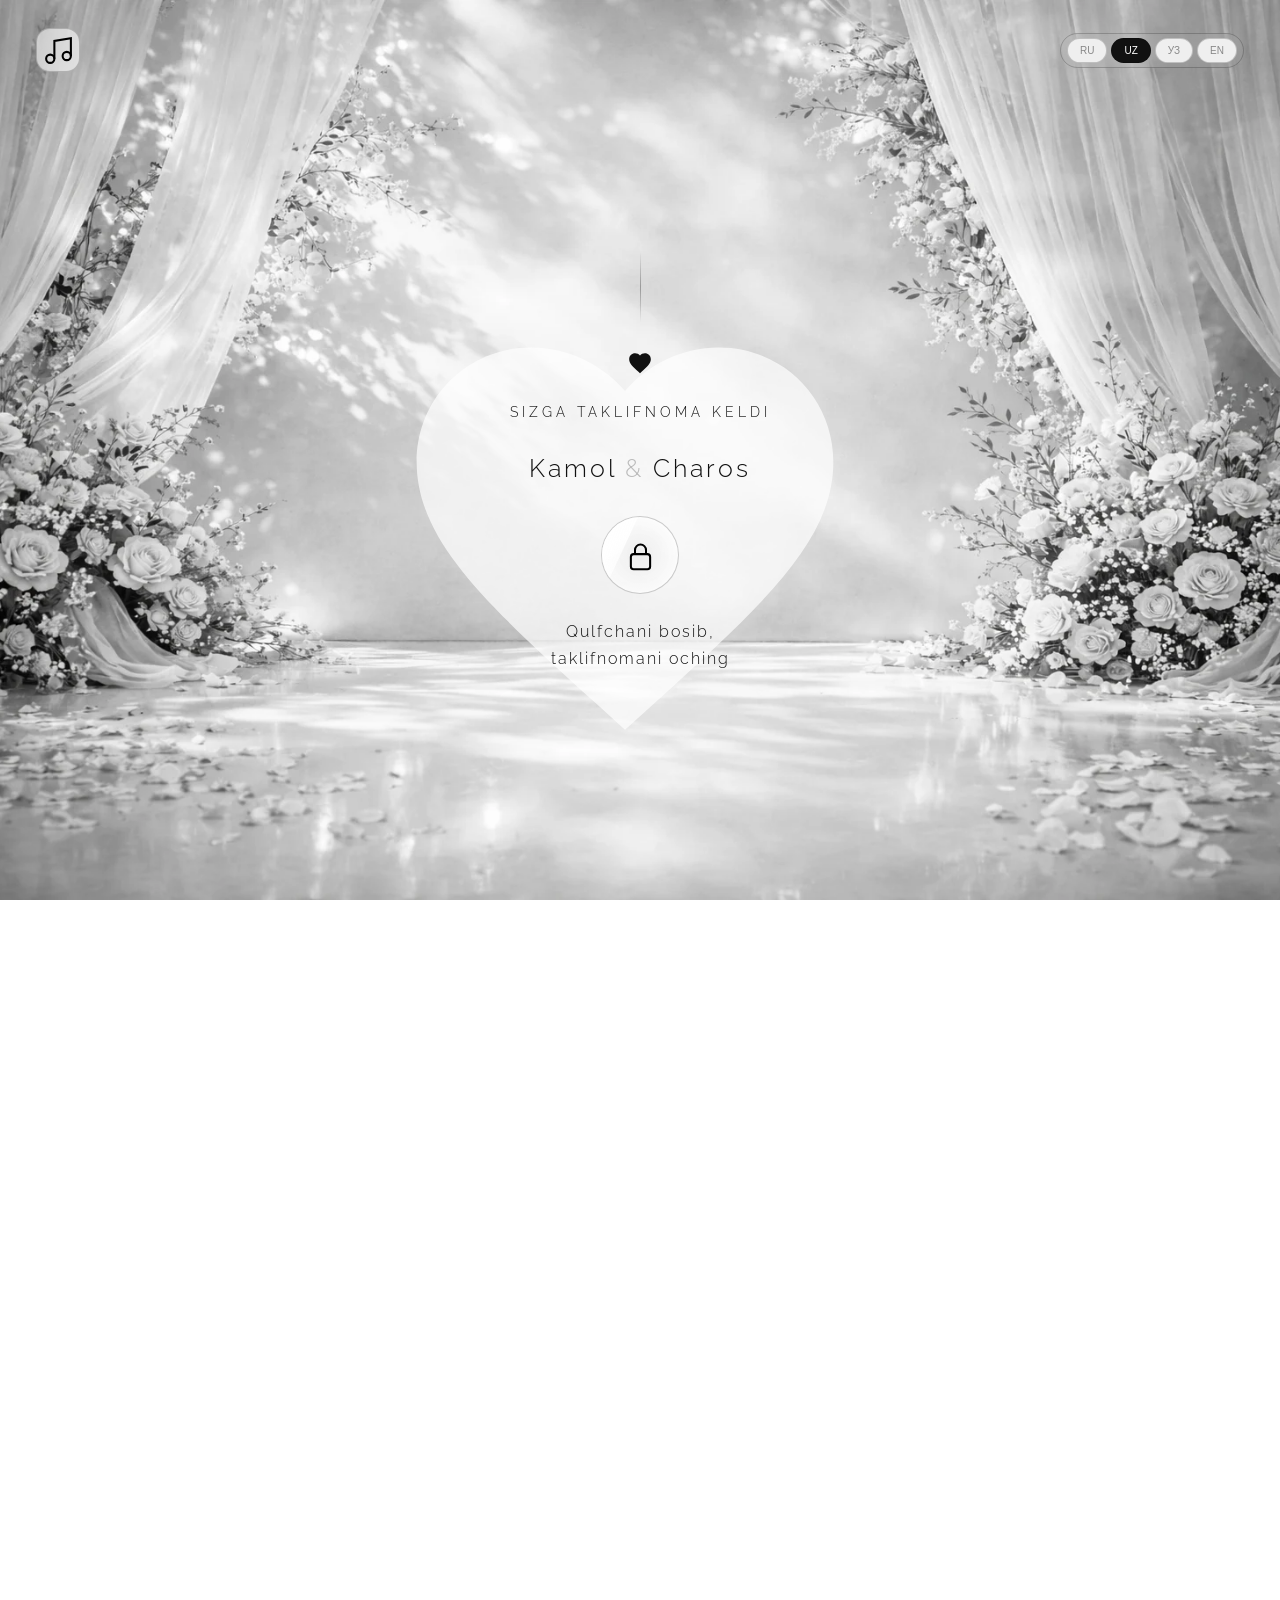
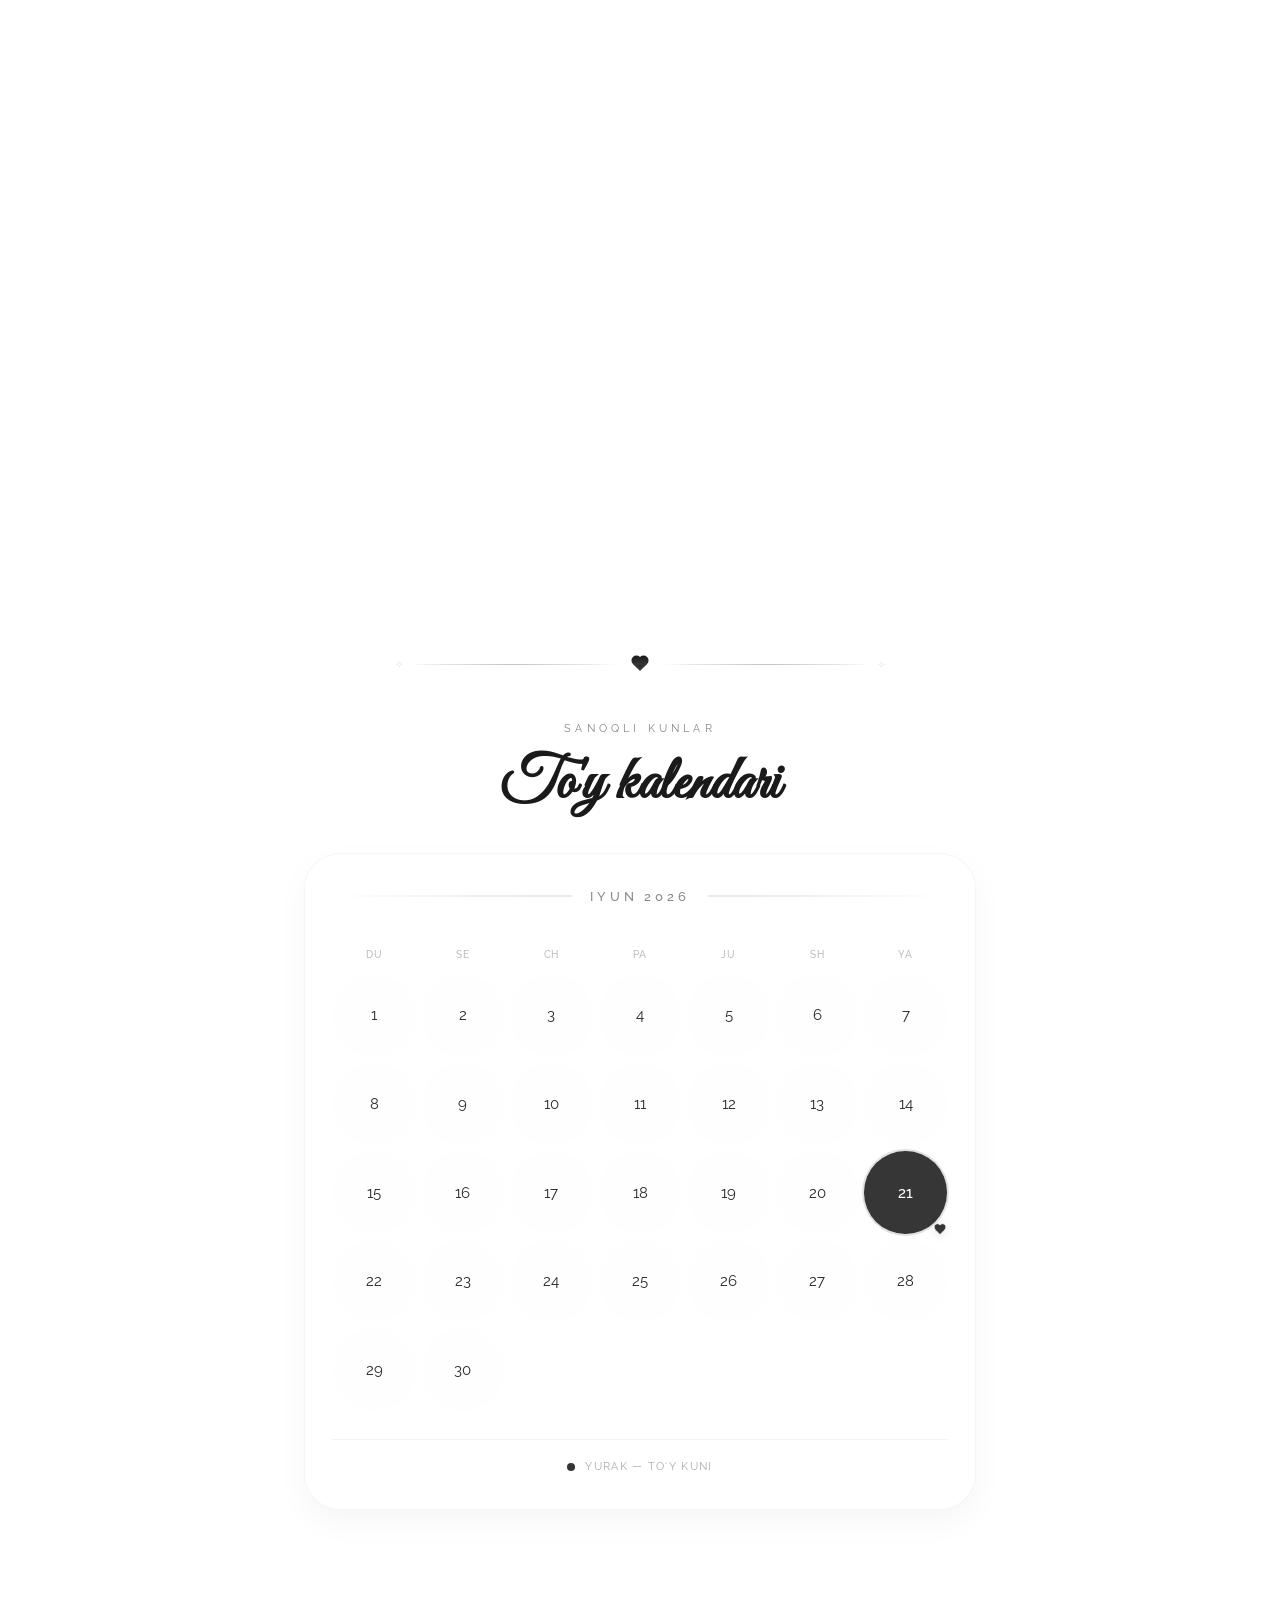
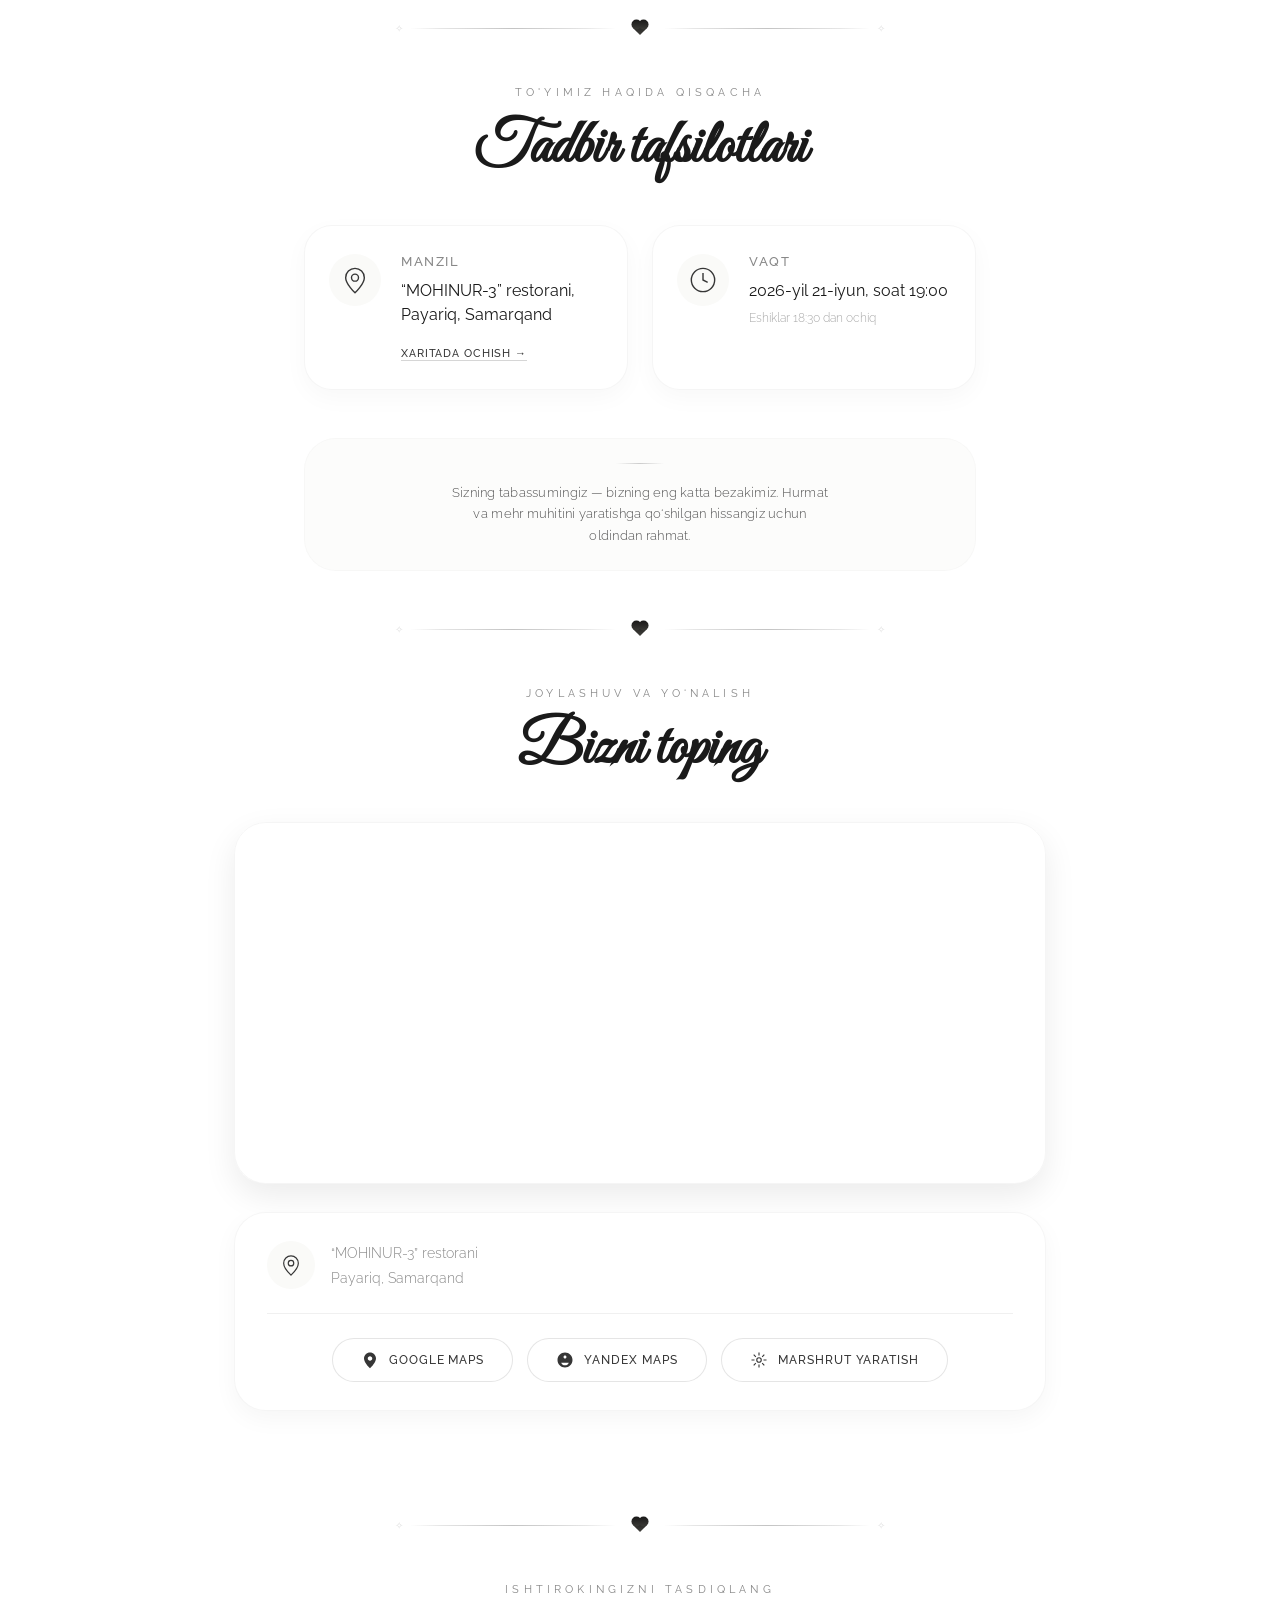
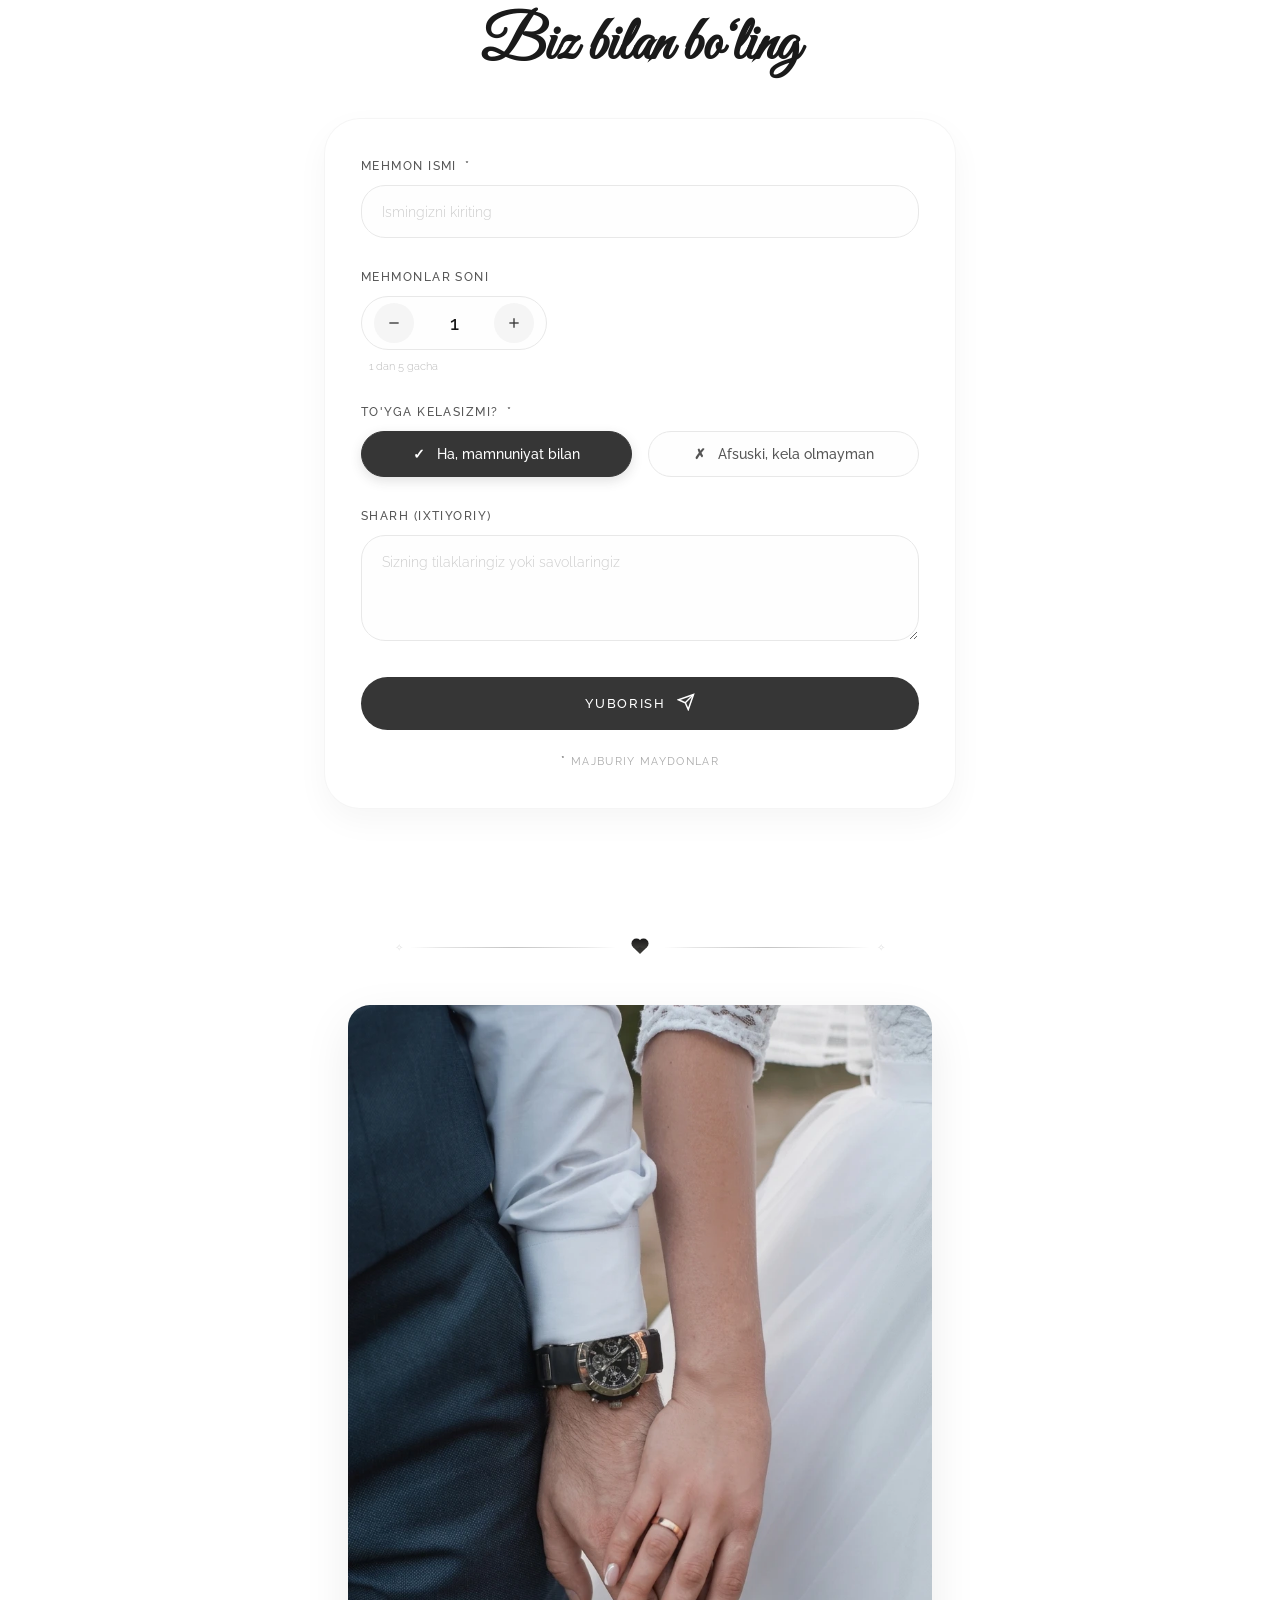
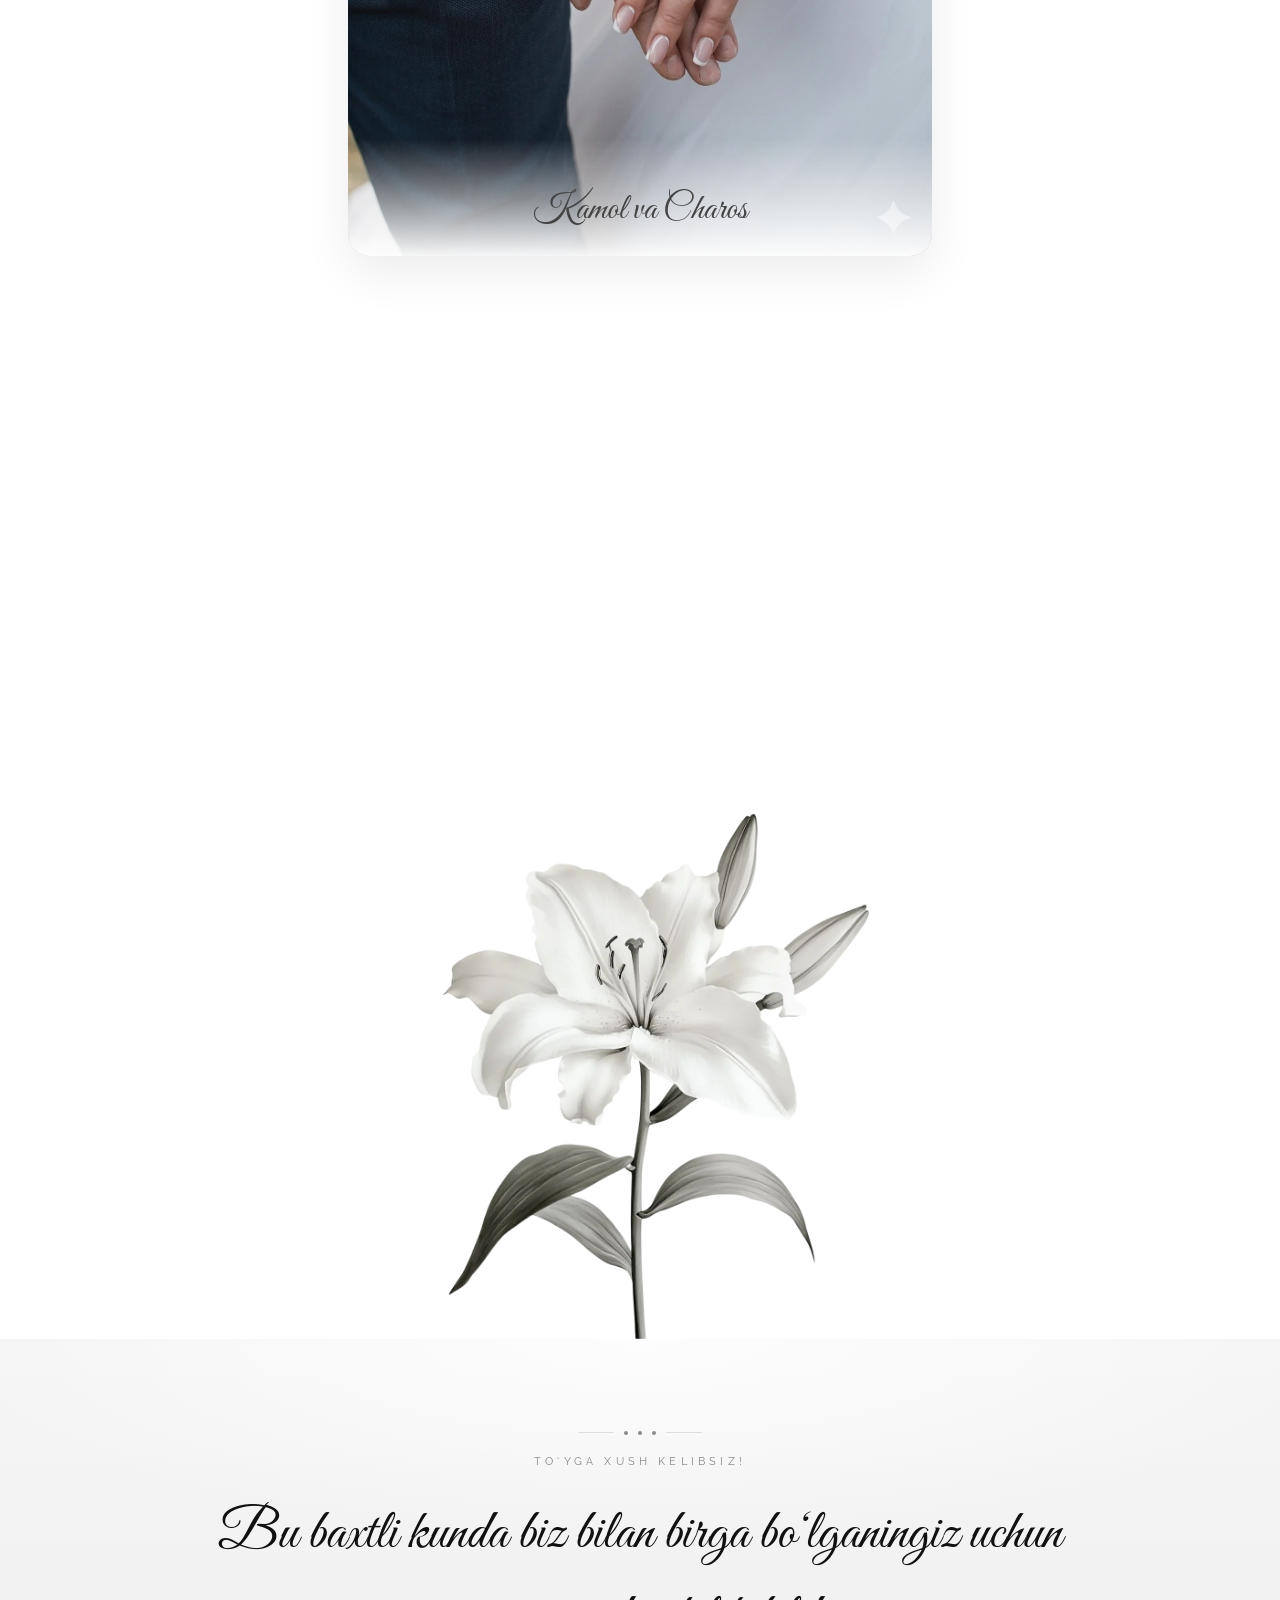
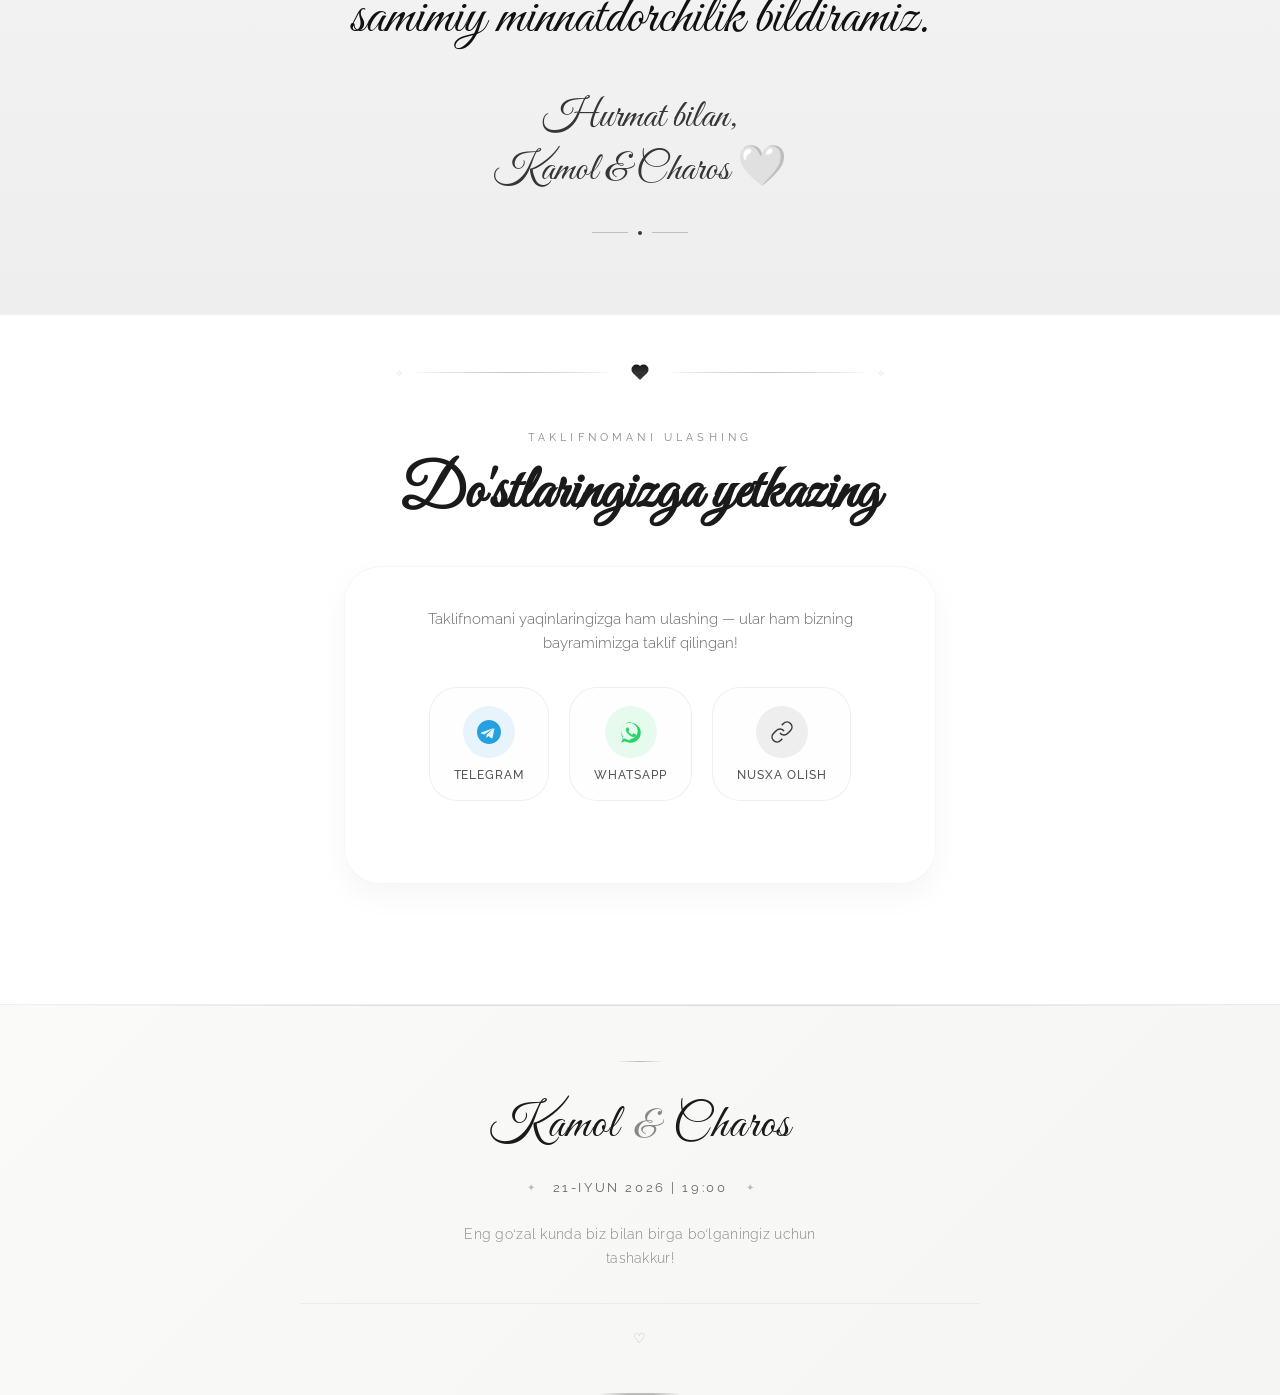
==== commit 963a70f6: "video fix" ====
--- a/kamoltoy/index.html
+++ b/kamoltoy/index.html
@@ -56,7 +56,7 @@
 </head>
 
 <body class="overflowH">
-  <video class="hero-video" id="heroVideo" autoplay muted loop playsinline>
+  <video class="hero-video" id="heroVideo" autoplay muted loop playsinline preload="none" poster="./assets/bg.webp">
     <source src="./assets/whitefabric.mp4" type="video/mp4" />
   </video>
   <div class="hero-overlay"></div>
@@ -397,7 +397,7 @@
       <form id="rsvpForm" class="rsvp-form">
         <!-- Honeypot field for spam protection -->
         <input type="text" name="website" style="display:none !important" tabindex="-1" autocomplete="off">
-        
+
         <!-- Mehmon ismi -->
         <div class="form-group">
           <label class="form-label">
--- a/kamoltoy/style.css
+++ b/kamoltoy/style.css
@@ -85,8 +85,6 @@
 
 .hero-video {
     position: fixed;
-    top: 0;
-    left: 0;
     inset: 0;
     width: 100%;
     height: 100%;
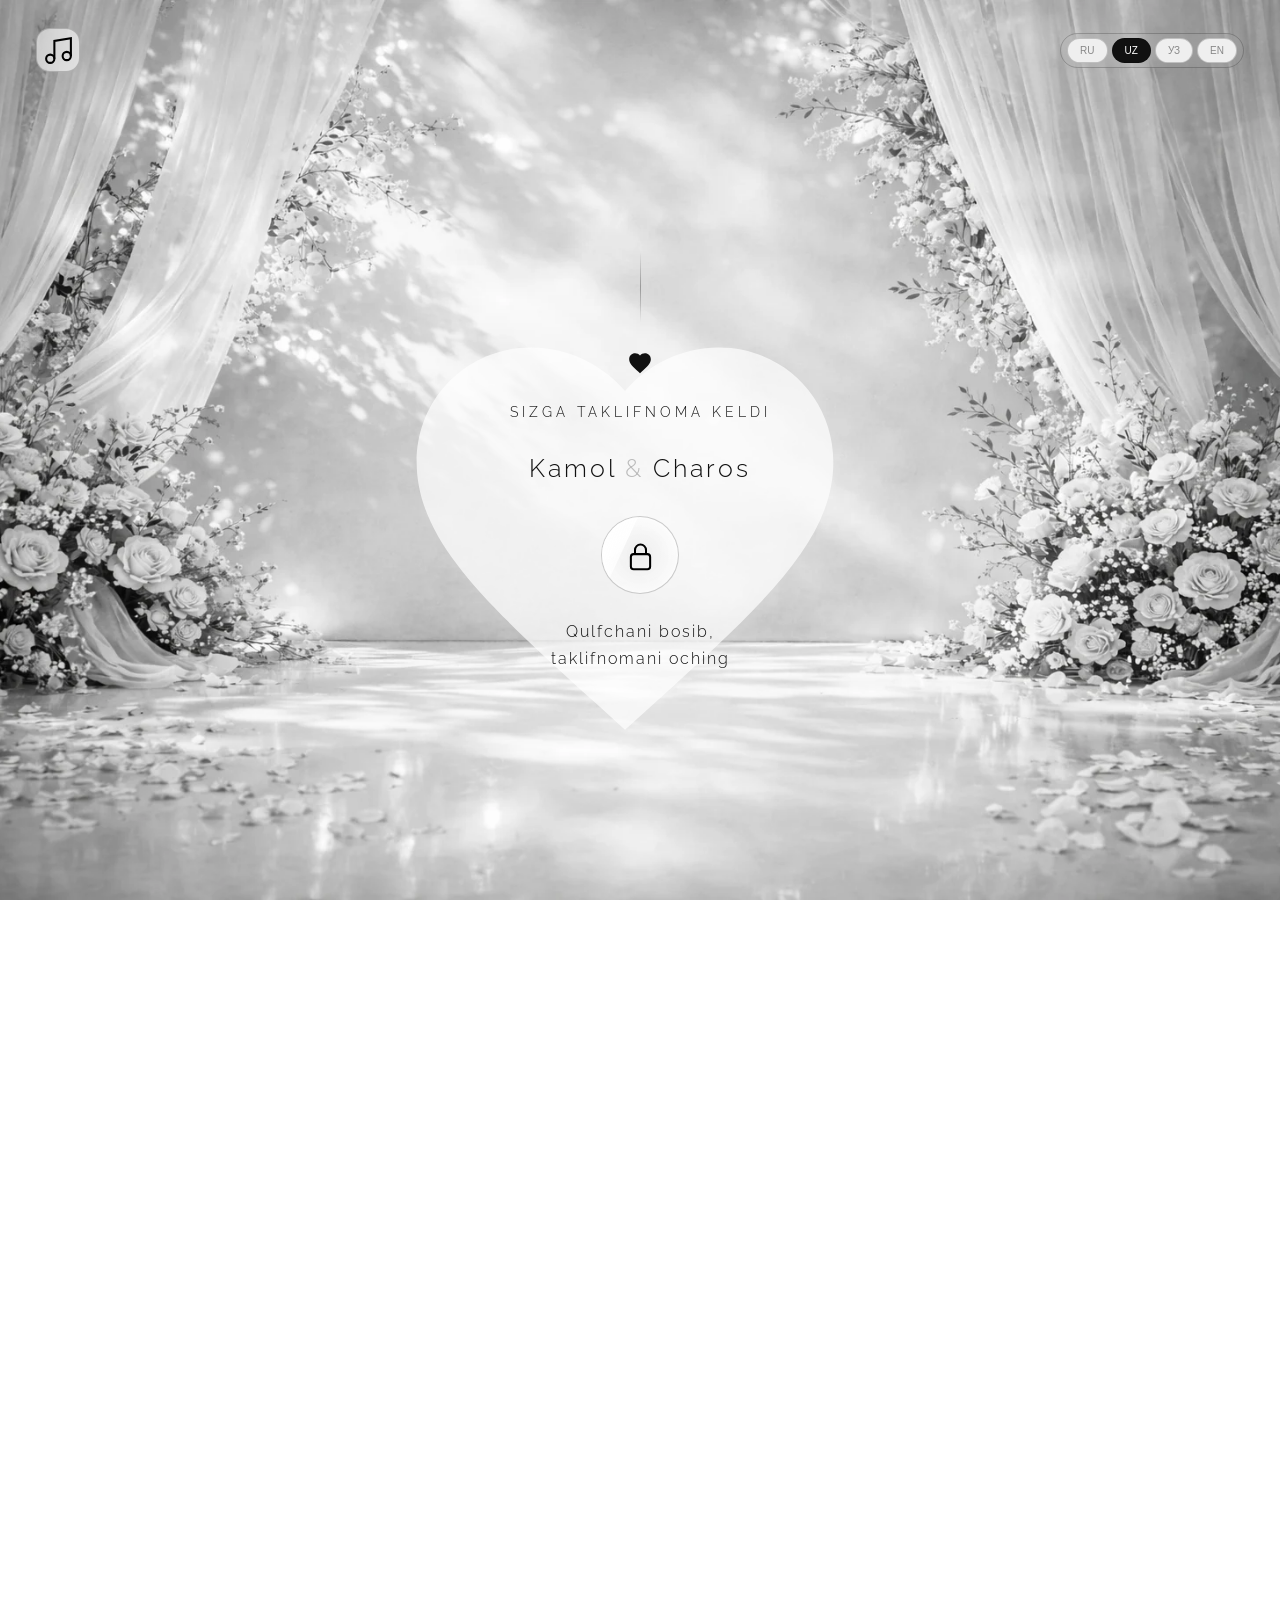
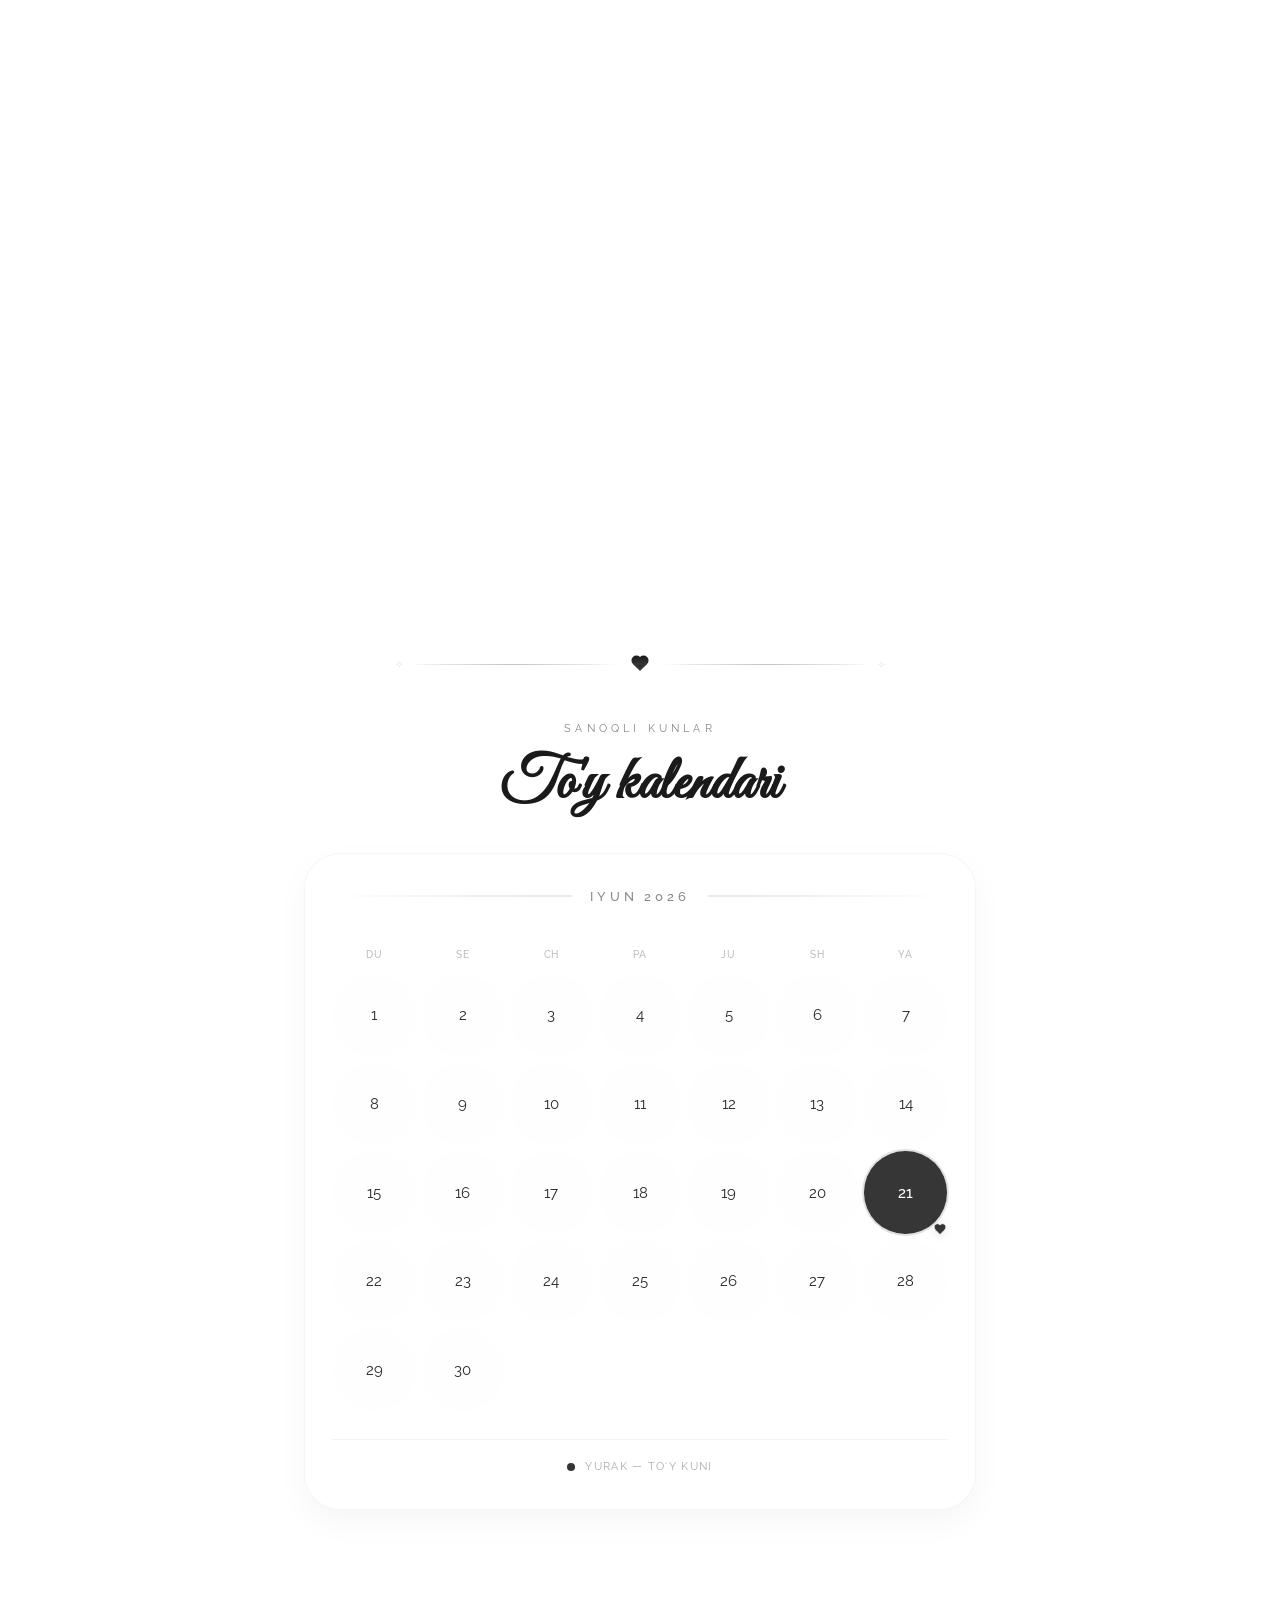
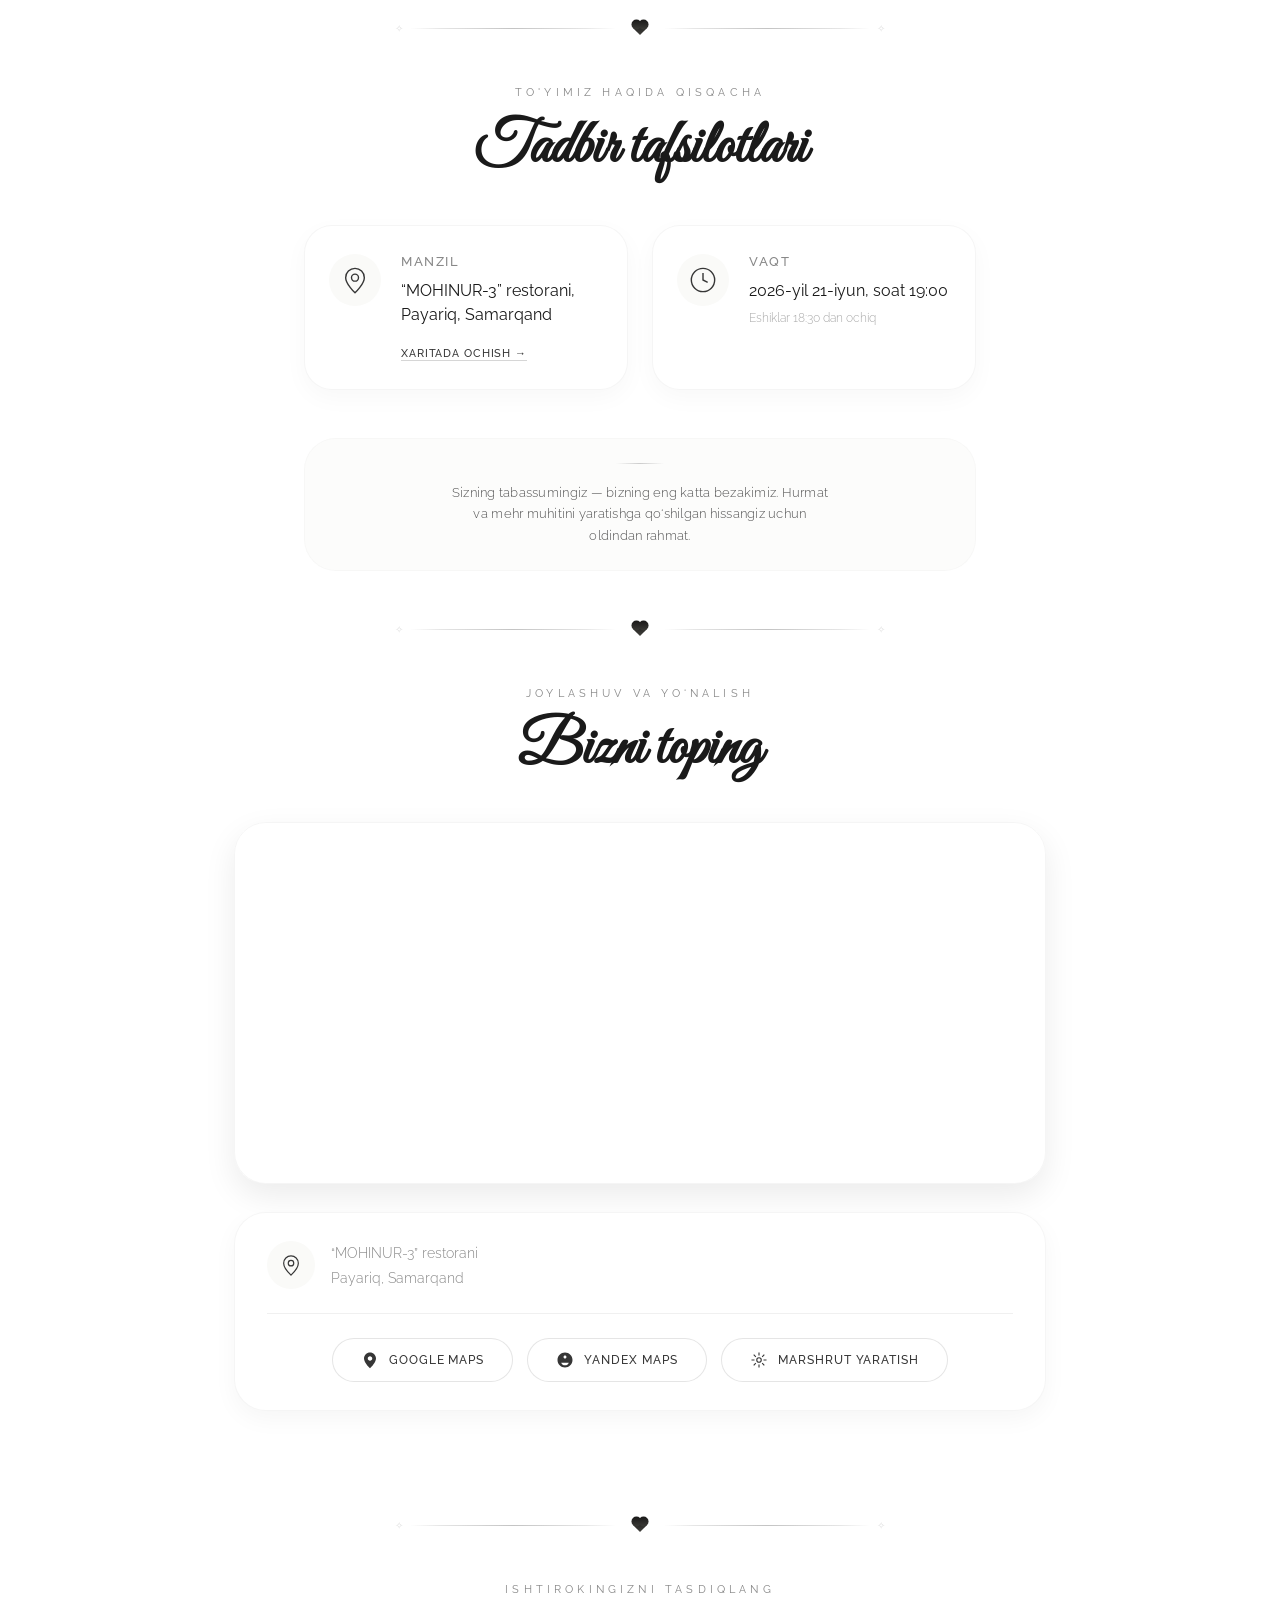
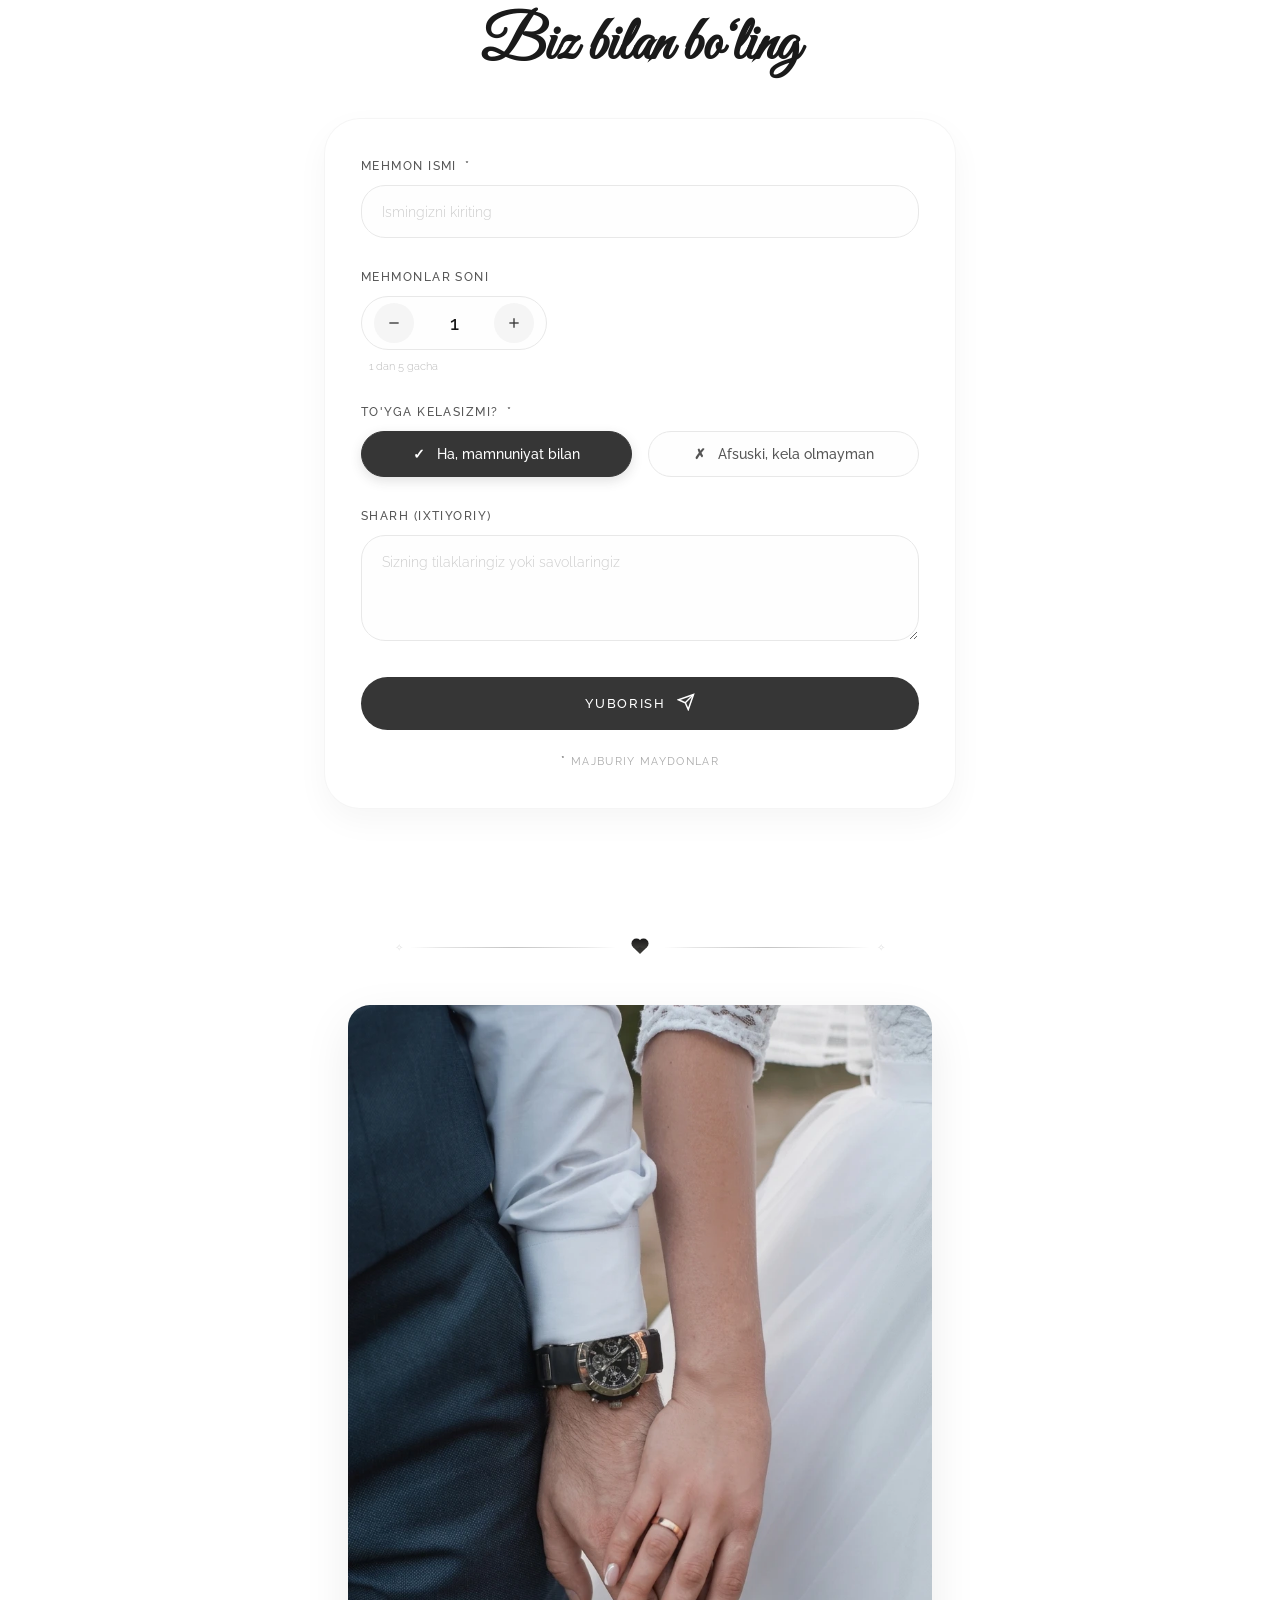
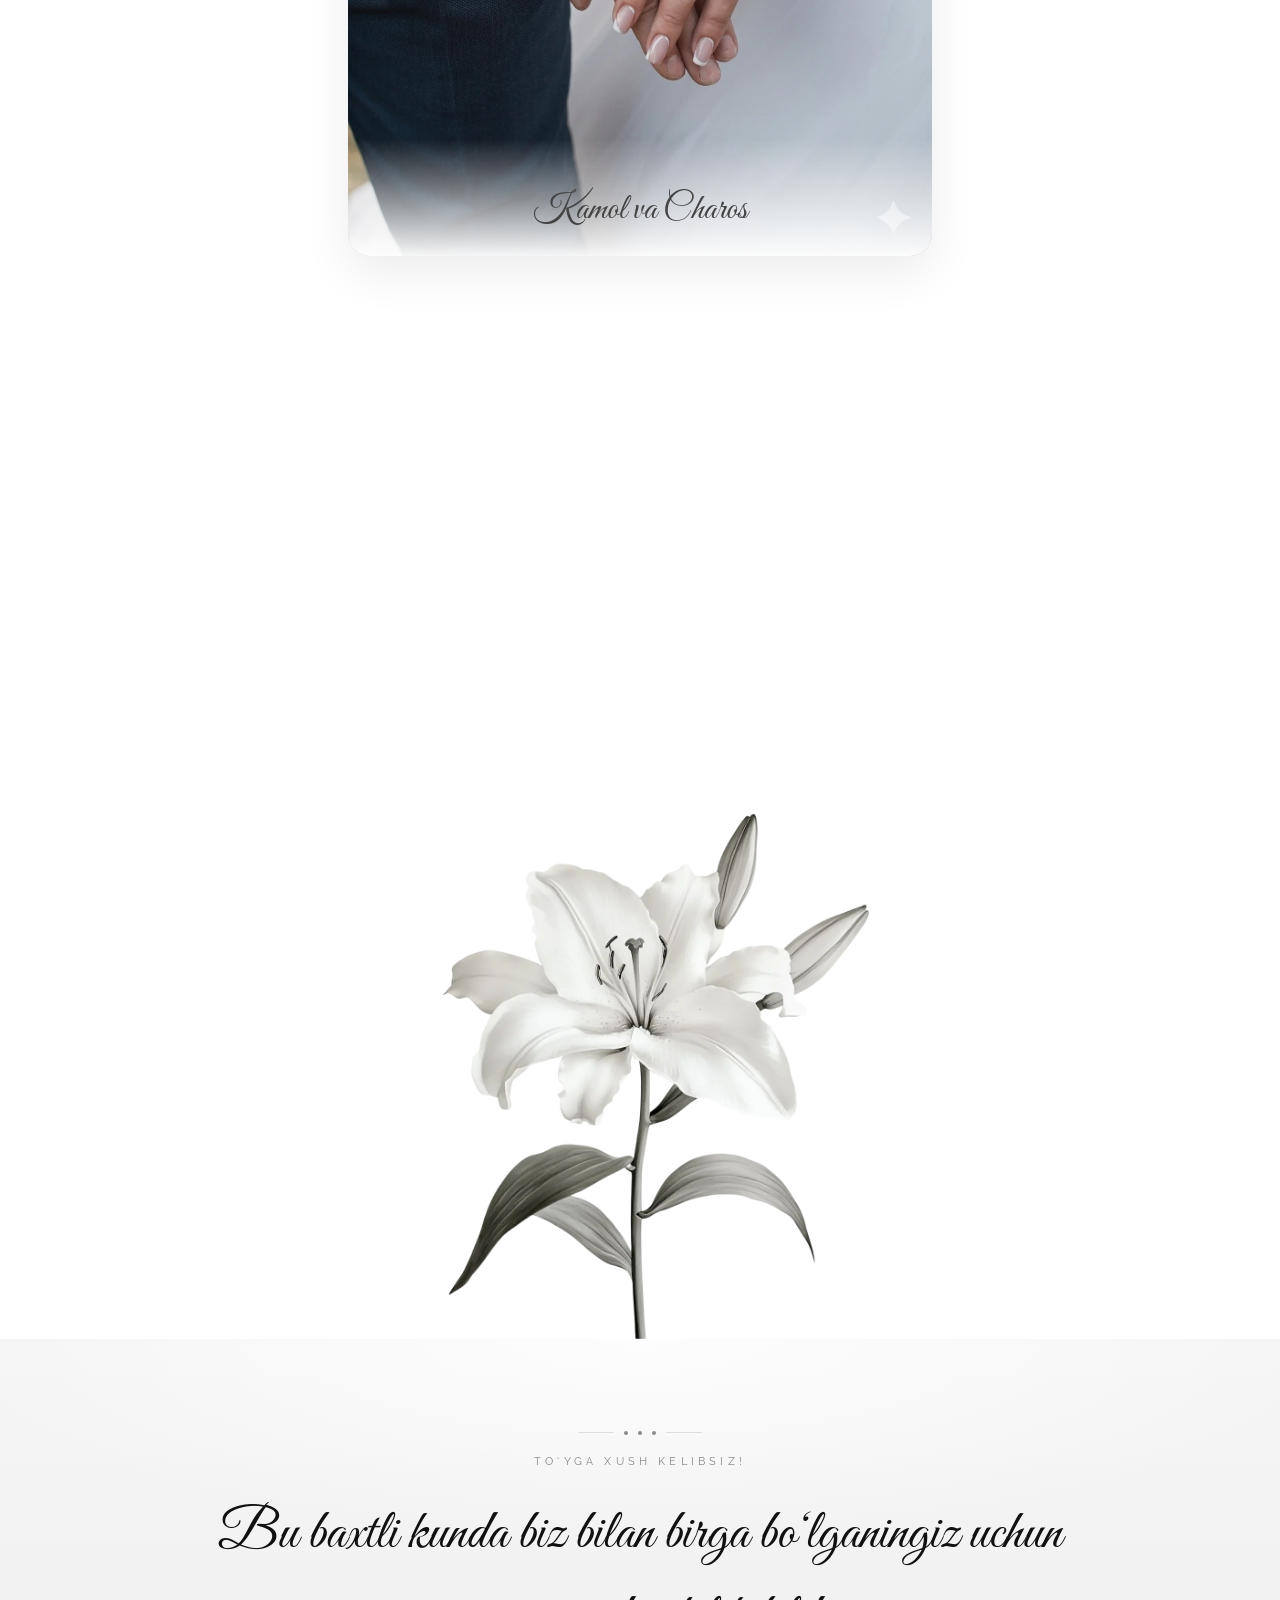
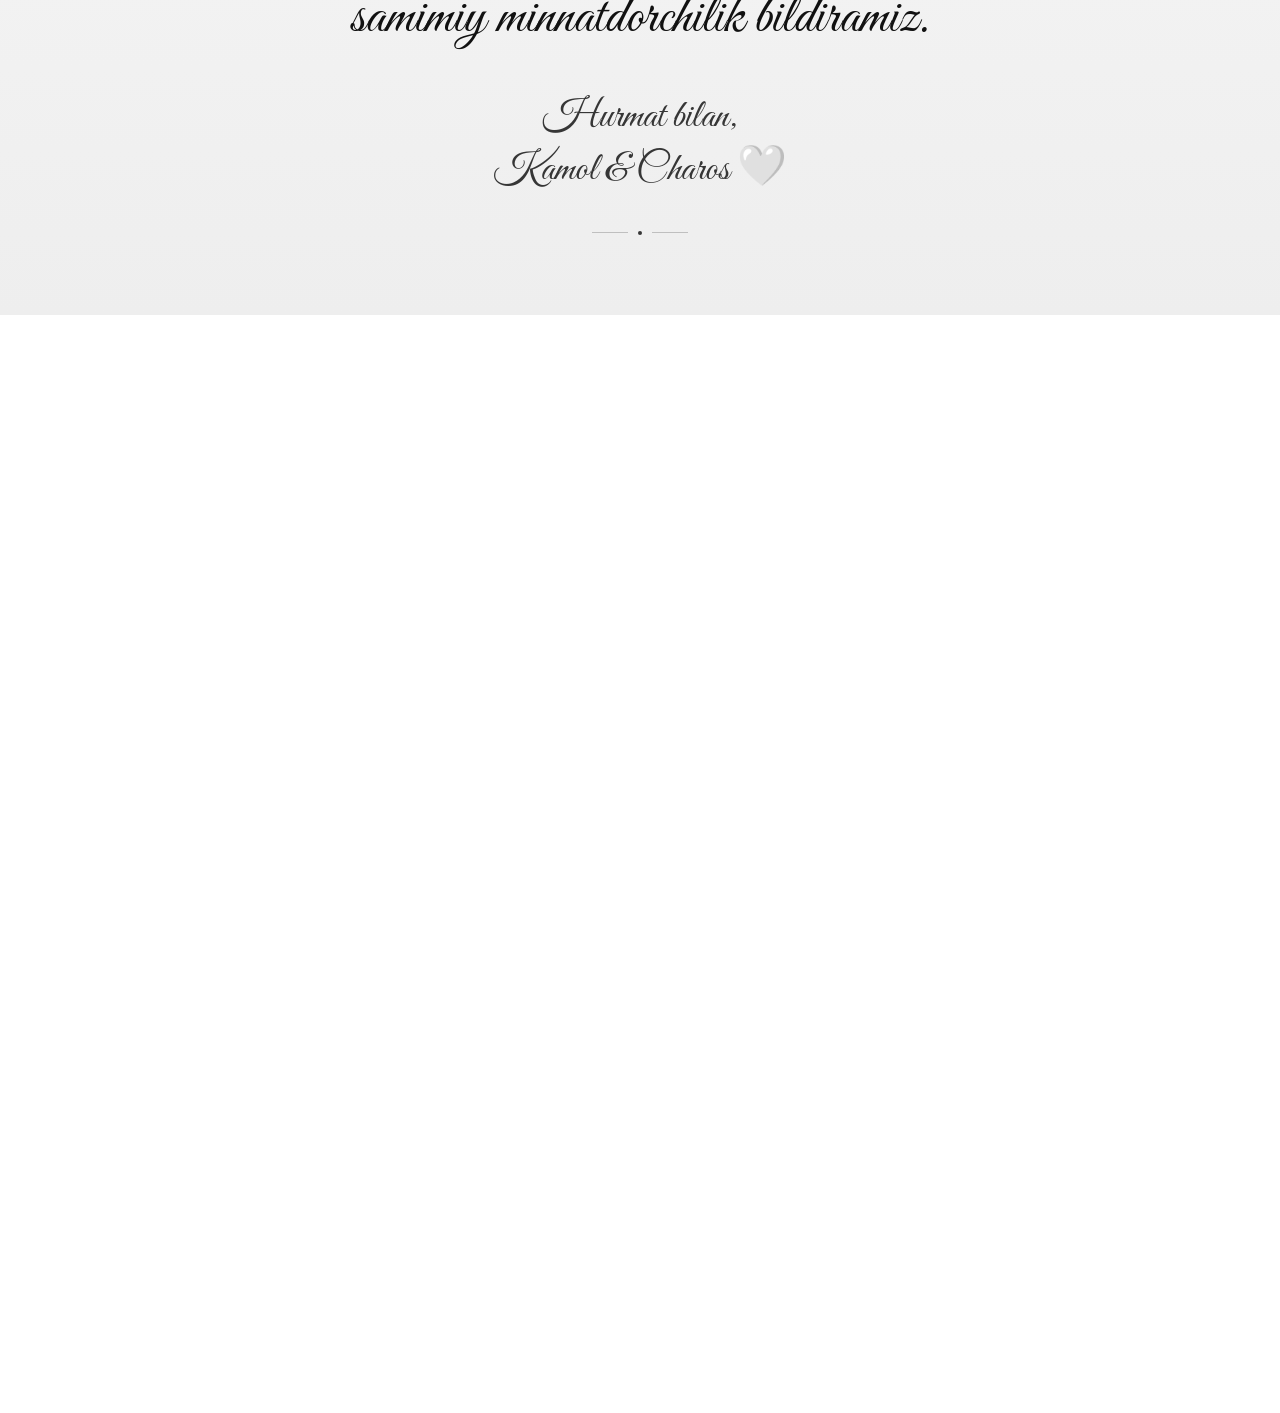
==== commit 1dfc1918: "optimize" ====
--- a/kamoltoy/index.html
+++ b/kamoltoy/index.html
@@ -1,699 +1,908 @@
 <!doctype html>
 <html lang="uz">
-
-<head>
-  <!-- Google tag (gtag.js) -->
-  <script async src="https://www.googletagmanager.com/gtag/js?id=G-V89BSBJN4G"></script>
-  <script>
-    window.dataLayer = window.dataLayer || [];
-    function gtag() { dataLayer.push(arguments); }
-    gtag('js', new Date());
-
-    gtag('config', 'G-V89BSBJN4G');
-  </script>
-  <meta charset="UTF-8" />
-  <meta name="viewport" content="width=device-width, initial-scale=1.0" />
-
-  <!-- SEO -->
-  <title>Kamol & Charos | To‘y Taklifnomasi</title>
-  <meta name="description"
-    content="Kamol va Charosning to‘yiga taklif! Sizning ishtirokingiz — biz uchun eng qadrli sovg‘a." />
-  <meta name="keywords" content="to‘y taklifnoma, wedding invitation, Kamol Charos, nikoh, taklifnoma" />
-  <meta name="author" content="Kamol" />
-  <link rel="canonical" href="https://kamoltoy.vercel.app/" />
-
-  <!-- Open Graph (Telegram, Facebook, etc.) -->
-  <meta property="og:title" content="Kamol & Charos" />
-  <meta property="og:description" content="Sizning ishtirokingiz — biz uchun eng qadrli sovg‘a" />
-  <meta property="og:image" content="./assets/bg3.webp" />
-  <meta property="og:type" content="website" />
-  <meta property="og:url" content="https://kamoltoy.vercel.app/" />
-  <meta property="og:locale" content="uz_UZ" />
-
-  <!-- Twitter -->
-  <meta name="twitter:card" content="summary_large_image" />
-  <meta name="twitter:title" content="Kamol & Charos" />
-  <meta name="twitter:description" content="Sizning ishtirokingiz — biz uchun eng qadrli sovg‘a" />
-  <meta name="twitter:image" content="./assets/bg3.webp" />
-
-  <!-- Theme (mobile browser color) -->
-  <meta name="theme-color" content="#ffffff" />
-
-  <!-- Apple support -->
-  <meta name="apple-mobile-web-app-capable" content="yes" />
-
-  <!-- Favicon -->
-  <link rel="icon" type="image/webp" href="./assets/favicon.webp" />
-
-  <!-- Fonts -->
-  <link rel="preconnect" href="https://fonts.googleapis.com" />
-  <link rel="preconnect" href="https://fonts.gstatic.com" crossorigin />
-  <link href="https://fonts.googleapis.com/css2?family=Great+Vibes&family=Raleway:wght@200;300;400;500&display=swap"
-    rel="stylesheet" />
-
-  <!-- CSS -->
-  <link rel="stylesheet" href="./style.css" />
-</head>
-
-<body class="overflowH">
-  <video class="hero-video" id="heroVideo" autoplay muted loop playsinline preload="none" poster="./assets/bg.webp">
-    <source src="./assets/whitefabric.mp4" type="video/mp4" />
-  </video>
-  <div class="hero-overlay"></div>
-
-  <div class="unlock-header">
-    <button class="music-toggle" id="musicToggleUnlock">
-      <svg viewBox="0 0 24 24" fill="none" stroke="currentColor" stroke-width="1.5">
-        <path d="M9 18V5l12-2v13" />
-        <circle cx="6" cy="18" r="3" />
-        <circle cx="18" cy="16" r="3" />
-      </svg>
-    </button>
-
-    <div class="lang-switcher">
-      <button class="lang-btn" data-lang="ru">RU</button>
-      <button class="lang-btn" data-lang="uz">UZ</button>
-      <button class="lang-btn" data-lang="uzk">УЗ</button>
-      <button class="lang-btn" data-lang="en">EN</button>
+  <head>
+    <!-- Google tag (gtag.js) -->
+    <script
+      async
+      src="https://www.googletagmanager.com/gtag/js?id=G-V89BSBJN4G"
+    ></script>
+    <script>
+      window.dataLayer = window.dataLayer || [];
+      function gtag() {
+        dataLayer.push(arguments);
+      }
+      gtag("js", new Date());
+
+      gtag("config", "G-V89BSBJN4G");
+    </script>
+    <meta charset="UTF-8" />
+    <meta name="viewport" content="width=device-width, initial-scale=1.0" />
+
+    <!-- SEO -->
+    <title>Kamol & Charos | To‘y Taklifnomasi</title>
+    <meta
+      name="description"
+      content="Kamol va Charosning to‘yiga taklif! Sizning ishtirokingiz — biz uchun eng qadrli sovg‘a."
+    />
+    <meta
+      name="keywords"
+      content="to‘y taklifnoma, wedding invitation, Kamol Charos, nikoh, taklifnoma"
+    />
+    <meta name="author" content="Kamol" />
+    <link rel="canonical" href="https://kamoltoy.vercel.app/" />
+
+    <!-- Open Graph (Telegram, Facebook, etc.) -->
+    <meta property="og:title" content="Kamol & Charos" />
+    <meta
+      property="og:description"
+      content="Sizning ishtirokingiz — biz uchun eng qadrli sovg‘a"
+    />
+    <meta property="og:image" content="./assets/bg3.webp" />
+    <meta property="og:type" content="website" />
+    <meta property="og:url" content="https://kamoltoy.vercel.app/" />
+    <meta property="og:locale" content="uz_UZ" />
+
+    <!-- Twitter -->
+    <meta name="twitter:card" content="summary_large_image" />
+    <meta name="twitter:title" content="Kamol & Charos" />
+    <meta
+      name="twitter:description"
+      content="Sizning ishtirokingiz — biz uchun eng qadrli sovg‘a"
+    />
+    <meta name="twitter:image" content="./assets/bg3.webp" />
+
+    <!-- Theme (mobile browser color) -->
+    <meta name="theme-color" content="#ffffff" />
+
+    <!-- Apple support -->
+    <meta name="apple-mobile-web-app-capable" content="yes" />
+
+    <!-- Favicon -->
+    <link rel="icon" type="image/webp" href="./assets/favicon.webp" />
+
+    <!-- Fonts -->
+    <link rel="preconnect" href="https://fonts.googleapis.com" />
+    <link rel="preconnect" href="https://fonts.gstatic.com" crossorigin />
+    <link
+      href="https://fonts.googleapis.com/css2?family=Great+Vibes&family=Raleway:wght@200;300;400;500&display=swap"
+      rel="stylesheet"
+    />
+    <style>
+      .hero-title {
+        font-family: "Great Vibes", cursive;
+        font-size: 40px;
+      }
+    </style>
+    <!-- CSS -->
+    <link rel="stylesheet" href="./style.css" />
+  </head>
+
+  <body class="overflowH">
+    <video
+      class="hero-video"
+      id="heroVideo"
+      muted
+      loop
+      playsinline
+      preload="none"
+      poster="./assets/bg.webp"
+    >
+      <source src="./assets/whitefabric.mp4" type="video/mp4" />
+    </video>
+    <div class="hero-overlay"></div>
+
+    <div class="unlock-header">
+      <button class="music-toggle" id="musicToggleUnlock">
+        <svg
+          viewBox="0 0 24 24"
+          fill="none"
+          stroke="currentColor"
+          stroke-width="1.5"
+        >
+          <path d="M9 18V5l12-2v13" />
+          <circle cx="6" cy="18" r="3" />
+          <circle cx="18" cy="16" r="3" />
+        </svg>
+      </button>
+
+      <div class="lang-switcher">
+        <button class="lang-btn" data-lang="ru">RU</button>
+        <button class="lang-btn" data-lang="uz">UZ</button>
+        <button class="lang-btn" data-lang="uzk">УЗ</button>
+        <button class="lang-btn" data-lang="en">EN</button>
+      </div>
     </div>
-  </div>
-
-  <div id="unlock-screen">
-    <div class="unlock-center">
-      <div class="vertical-line"></div>
-
-      <div class="black-heart">
-        <svg viewBox="0 0 24 24" fill="#111">
-          <path d="M12 21.35l-1.45-1.32C5.4 15.36 2 12.28 2 8.5
+
+    <div id="unlock-screen">
+      <div class="unlock-center">
+        <div class="vertical-line"></div>
+
+        <div class="black-heart">
+          <svg viewBox="0 0 24 24" fill="#111">
+            <path
+              d="M12 21.35l-1.45-1.32C5.4 15.36 2 12.28 2 8.5
                 2 5.42 4.42 3 7.5 3c1.74 0 3.41.81
                 4.5 2.09C13.09 3.81 14.76 3 16.5 3
                 19.58 3 22 5.42 22 8.5c0 3.78-3.4
-                6.86-8.55 11.54L12 21.35z" />
+                6.86-8.55 11.54L12 21.35z"
+            />
+          </svg>
+        </div>
+
+        <div class="unlock-title">SIZGA TAKLIFNOMA KELDI</div>
+
+        <div class="unlock-names-minimal">
+          Kamol <span class="amp-minimal">&</span> Charos
+        </div>
+
+        <button class="lock-btn" id="unlockBtn">
+          <svg
+            viewBox="0 0 24 24"
+            fill="none"
+            stroke="currentColor"
+            stroke-width="1.5"
+          >
+            <rect x="5" y="11" width="14" height="11" rx="2" />
+            <path d="M8 11V8c0-2.2 1.8-4 4-4s4 1.8 4 4v3" />
+          </svg>
+        </button>
+
+        <div class="unlock-instruction">Qulfchani bosib,</div>
+        <div class="unlock1-instruction1" style="margin: -20px">
+          taklifnomani oching
+        </div>
+      </div>
+    </div>
+
+    <div class="hero">
+      <div class="bokeh-canvas" id="bokehCanvas"></div>
+      <div class="thread thread-1"></div>
+      <div class="thread thread-2"></div>
+      <div class="thread thread-3"></div>
+      <div class="thread thread-4"></div>
+      <div class="hero-inner">
+        <span class="hero-eyebrow"
+          ><span class="heros1">To‘yga taklifnoma</span> <span>·</span>
+          <span class="heros2">21-iyun 2026 | 19:00</span></span
+        >
+        <div class="hero-names">
+          <em>Kamol</em>
+          <span class="hero-amp">&amp;</span>
+          <em>Charos</em>
+        </div>
+        <div class="hero-date-row">
+          <span class="hero-date"
+            >Sizning ishtirokingiz — biz uchun eng qadrli sovg‘a</span
+          >
+        </div>
+        <!-- Добавьте этот HTML-код после .hero-date-row -->
+        <div class="luxury-timer-wrapper fade-in">
+          <div class="timer-label">TO‘YGACHA QOLGAN VAQT</div>
+          <div class="luxury-timer" id="countdownTimer">
+            <div class="timer-block">
+              <div class="timer-num" id="days">111</div>
+              <div class="timer-unit unit11">kun</div>
+            </div>
+            <div class="timer-sep">:</div>
+            <div class="timer-block">
+              <div class="timer-num" id="hours">03</div>
+              <div class="timer-unit unit22">soat</div>
+            </div>
+            <div class="timer-sep">:</div>
+            <div class="timer-block">
+              <div class="timer-num" id="minutes">56</div>
+              <div class="timer-unit unit33">daqiqa</div>
+            </div>
+            <div class="timer-sep">:</div>
+            <div class="timer-block">
+              <div class="timer-num" id="seconds">09</div>
+              <div class="timer-unit unit44">soniya</div>
+            </div>
+          </div>
+        </div>
+      </div>
+      <div class="scroll-hint">
+        <svg width="14" height="14" viewBox="0 0 14 14" fill="none">
+          <path
+            d="M7 2v10M3 8l4 4 4-4"
+            stroke="currentColor"
+            stroke-width="1.3"
+            stroke-linecap="round"
+            stroke-linejoin="round"
+          />
         </svg>
-      </div>
-
-      <div class="unlock-title">SIZGA TAKLIFNOMA KELDI</div>
-
-      <div class="unlock-names-minimal">
-        Kamol <span class="amp-minimal">&</span> Charos
-      </div>
-
-      <button class="lock-btn" id="unlockBtn">
-        <svg viewBox="0 0 24 24" fill="none" stroke="currentColor" stroke-width="1.5">
-          <rect x="5" y="11" width="14" height="11" rx="2" />
-          <path d="M8 11V8c0-2.2 1.8-4 4-4s4 1.8 4 4v3" />
-        </svg>
-      </button>
-
-      <div class="unlock-instruction">Qulfchani bosib,</div>
-      <div class="unlock1-instruction1" style="margin: -20px">
-        taklifnomani oching
+        <span class="scroll11">Pastga aylantirin</span>
       </div>
     </div>
-  </div>
-
-  <div class="hero">
-    <div class="bokeh-canvas" id="bokehCanvas"></div>
-    <div class="thread thread-1"></div>
-    <div class="thread thread-2"></div>
-    <div class="thread thread-3"></div>
-    <div class="thread thread-4"></div>
-    <div class="hero-inner">
-      <span class="hero-eyebrow"><span class="heros1">To‘yga taklifnoma</span> <span>·</span>
-        <span class="heros2">21-iyun 2026 | 19:00</span></span>
-      <div class="hero-names">
-        <em>Kamol</em>
-        <span class="hero-amp">&amp;</span>
-        <em>Charos</em>
-      </div>
-      <div class="hero-date-row">
-        <span class="hero-date">Sizning ishtirokingiz — biz uchun eng qadrli sovg‘a</span>
-      </div>
-      <!-- Добавьте этот HTML-код после .hero-date-row -->
-      <div class="luxury-timer-wrapper fade-in">
-        <div class="timer-label">TO‘YGACHA QOLGAN VAQT</div>
-        <div class="luxury-timer" id="countdownTimer">
-          <div class="timer-block">
-            <div class="timer-num" id="days">111</div>
-            <div class="timer-unit unit11">kun</div>
-          </div>
-          <div class="timer-sep">:</div>
-          <div class="timer-block">
-            <div class="timer-num" id="hours">03</div>
-            <div class="timer-unit unit22">soat</div>
-          </div>
-          <div class="timer-sep">:</div>
-          <div class="timer-block">
-            <div class="timer-num" id="minutes">56</div>
-            <div class="timer-unit unit33">daqiqa</div>
-          </div>
-          <div class="timer-sep">:</div>
-          <div class="timer-block">
-            <div class="timer-num" id="seconds">09</div>
-            <div class="timer-unit unit44">soniya</div>
-          </div>
-        </div>
-      </div>
-    </div>
-    <div class="scroll-hint">
-      <svg width="14" height="14" viewBox="0 0 14 14" fill="none">
-        <path d="M7 2v10M3 8l4 4 4-4" stroke="currentColor" stroke-width="1.3" stroke-linecap="round"
-          stroke-linejoin="round" />
-      </svg>
-      <span class="scroll11">Pastga aylantirin</span>
-    </div>
-  </div>
-
-  <div class="section" id="section11" style="padding-top: 0">
-    <div class="divider fade-in">
-      <div class="dv-line"></div>
-      <div class="dv-dot"></div>
-      <div class="dv-gem"></div>
-      <div class="dv-dot"></div>
-      <div class="dv-line"></div>
-    </div>
-    <div class="fade-in">
-      <img src="./assets/bg2.webp" alt="fabric" style="
+
+    <div class="section" id="section11" style="padding-top: 0">
+      <div class="divider fade-in">
+        <div class="dv-line"></div>
+        <div class="dv-dot"></div>
+        <div class="dv-gem"></div>
+        <div class="dv-dot"></div>
+        <div class="dv-line"></div>
+      </div>
+      <div class="fade-in">
+        <img
+          src="./assets/bg2.webp"
+          loading="lazy"
+          decoding="async"
+          alt="fabric"
+          style="
             width: 100%;
-            max-width: 100%;
             display: block;
             margin: 0 auto 28px;
             border-radius: 12px;
-          " />
-      <span class="tag tag11">Hurmatli mehmonlar</span>
-      <div class="quote">
-        <p class="quote11">
-          Biz uchun aziz bo‘lgan ushbu kunni siz bilan birga nishonlashni
-          istaymiz. Quvonchimizga sherik bo‘lishingizdan mamnun bo‘lamiz.
+          "
+        />
+        <span class="tag tag11">Hurmatli mehmonlar</span>
+        <div class="quote">
+          <p class="quote11">
+            Biz uchun aziz bo‘lgan ushbu kunni siz bilan birga nishonlashni
+            istaymiz. Quvonchimizga sherik bo‘lishingizdan mamnun bo‘lamiz.
+          </p>
+        </div>
+      </div>
+    </div>
+
+    <section class="calendar-section fade-in">
+      <div class="divider fade-in">
+        <div class="dv-line"></div>
+        <div class="dv-gem"></div>
+        <div class="dv-line"></div>
+      </div>
+      <div class="fade-in">
+        <span class="tag cal11">SANOQLI KUNLAR</span>
+        <h2 class="sec-title cal22">To'y kalendari</h2>
+      </div>
+
+      <div class="calendar-wrapper fade-in">
+        <div class="calendar-month">
+          <span class="month-name cal33">IYUN 2026</span>
+          <div class="month-decoration"></div>
+        </div>
+
+        <div class="calendar-grid">
+          <!-- Hafta kunlari -->
+          <div class="calendar-weekday cale1">Du</div>
+          <div class="calendar-weekday cale2">Se</div>
+          <div class="calendar-weekday cale3">Ch</div>
+          <div class="calendar-weekday cale4">Pa</div>
+          <div class="calendar-weekday cale5">Ju</div>
+          <div class="calendar-weekday cale6">Sh</div>
+          <div class="calendar-weekday cale7">Ya</div>
+
+          <div class="calendar-day">1</div>
+          <div class="calendar-day">2</div>
+          <div class="calendar-day">3</div>
+          <div class="calendar-day">4</div>
+          <div class="calendar-day">5</div>
+          <div class="calendar-day">6</div>
+          <div class="calendar-day">7</div>
+          <div class="calendar-day">8</div>
+          <div class="calendar-day">9</div>
+          <div class="calendar-day">10</div>
+          <div class="calendar-day">11</div>
+          <div class="calendar-day">12</div>
+          <div class="calendar-day">13</div>
+          <div class="calendar-day">14</div>
+          <div class="calendar-day">15</div>
+          <div class="calendar-day">16</div>
+          <div class="calendar-day">17</div>
+          <div class="calendar-day">18</div>
+          <div class="calendar-day">19</div>
+          <div class="calendar-day">20</div>
+          <!-- 21 - TO‘Y KUNI, yurak animatsiyasi -->
+          <div class="calendar-day wedding-day">
+            21
+            <div class="heart-pulse">
+              <svg
+                viewBox="0 0 24 24"
+                fill="none"
+                stroke="currentColor"
+                stroke-width="1.2"
+              >
+                <path
+                  d="M12 21.35l-1.45-1.32C5.4 15.36 2 12.28 2 8.5 2 5.42 4.42 3 7.5 3c1.74 0 3.41.81 4.5 2.09C13.09 3.81 14.76 3 16.5 3 19.58 3 22 5.42 22 8.5c0 3.78-3.4 6.86-8.55 11.54L12 21.35z"
+                />
+              </svg>
+            </div>
+          </div>
+          <div class="calendar-day">22</div>
+          <div class="calendar-day">23</div>
+          <div class="calendar-day">24</div>
+          <div class="calendar-day">25</div>
+          <div class="calendar-day">26</div>
+          <div class="calendar-day">27</div>
+          <div class="calendar-day">28</div>
+          <div class="calendar-day">29</div>
+          <div class="calendar-day">30</div>
+        </div>
+
+        <div class="calendar-note">
+          <span class="note-dot"></span>
+          <span class="note-text notetext1">yurak — to‘y kuni</span>
+        </div>
+      </div>
+    </section>
+
+    <section class="section details-section fade-in" style="margin-top: 40px">
+      <div class="divider fade-in">
+        <div class="dv-line"></div>
+        <div class="dv-gem"></div>
+        <div class="dv-line"></div>
+      </div>
+      <div class="fade-in">
+        <span class="tag detcd1" data-lang-tag>To'yimiz haqida qisqacha</span>
+        <h2 class="sec-title detcd2">Tadbir tafsilotlari</h2>
+      </div>
+
+      <div class="details-grid fade-in">
+        <!-- Manzil -->
+        <div class="detail-card">
+          <div class="detail-icon">
+            <svg
+              width="28"
+              height="28"
+              viewBox="0 0 24 24"
+              fill="none"
+              stroke="currentColor"
+              stroke-width="1.2"
+              stroke-linecap="round"
+              stroke-linejoin="round"
+            >
+              <path
+                d="M12 2c-4.4 0-8 3.6-8 8 0 5.4 8 13 8 13s8-7.6 8-13c0-4.4-3.6-8-8-8z"
+              />
+              <circle cx="12" cy="10" r="3" />
+            </svg>
+          </div>
+          <div class="detail-content">
+            <h3 class="detail-title detcd3">Manzil</h3>
+            <p class="detail-text detcd4">
+              “MOHINUR-3” restorani, Payariq, Samarqand
+            </p>
+            <a
+              href="https://maps.app.goo.gl/nKrDkTeNg6EaMfSt6"
+              target="_blank"
+              class="detail-link detcd5"
+              >Xaritada ochish →</a
+            >
+          </div>
+        </div>
+
+        <!-- Vaqt -->
+        <div class="detail-card">
+          <div class="detail-icon">
+            <svg
+              width="28"
+              height="28"
+              viewBox="0 0 24 24"
+              fill="none"
+              stroke="currentColor"
+              stroke-width="1.2"
+            >
+              <circle cx="12" cy="12" r="10" />
+              <polyline points="12 6 12 12 16 14" />
+            </svg>
+          </div>
+          <div class="detail-content">
+            <h3 class="detail-title detcd6">Vaqt</h3>
+            <p class="detail-text detcd7">2026-yil 21-iyun, soat 19:00</p>
+            <p class="detail-note detcd8">Eshiklar 18:30 dan ochiq</p>
+          </div>
+        </div>
+      </div>
+
+      <!-- Qo'shimcha eslatma (ixtiyoriy) -->
+      <div class="details-footnote fade-in">
+        <div class="ornament-line"></div>
+        <p class="detcd14">
+          Sizning tabassumingiz — bizning eng katta bezakimiz. Hurmat va mehr
+          muhitini yaratishga qo‘shilgan hissangiz uchun oldindan rahmat.
         </p>
       </div>
+    </section>
+
+    <section class="location-section fade-in">
+      <div class="divider fade-in">
+        <div class="dv-line"></div>
+        <div class="dv-gem"></div>
+        <div class="dv-line"></div>
+      </div>
+      <div class="fade-in">
+        <span class="tag locat1">JOYLASHUV VA YO‘NALISH</span>
+        <h2 class="sec-title locat2">Bizni toping</h2>
+      </div>
+
+      <!-- Google Maps iframe -->
+      <div class="map-container fade-in">
+        <iframe
+          style="border: 0; width: 100%"
+          src="https://maps.google.com/maps?q=MOHINUR-3%20restorani%20Payariq%20Samarqand&t=&z=15&ie=UTF8&iwloc=&output=embed"
+          height="360"
+          allowfullscreen=""
+          loading="lazy"
+          referrerpolicy="no-referrer-when-downgrade"
+        ></iframe>
+      </div>
+
+      <!-- Manzil va tugmalar -->
+      <div class="location-info fade-in">
+        <div class="address-card">
+          <div class="address-icon">
+            <svg
+              width="22"
+              height="22"
+              viewBox="0 0 24 24"
+              fill="none"
+              stroke="currentColor"
+              stroke-width="1.3"
+            >
+              <path
+                d="M12 2c-4.4 0-8 3.6-8 8 0 5.4 8 13 8 13s8-7.6 8-13c0-4.4-3.6-8-8-8z"
+              />
+              <circle cx="12" cy="10" r="3" />
+            </svg>
+          </div>
+          <div class="address-text">
+            <strong><span class="locat3">“MOHINUR-3” restorani</span></strong>
+            <span class="locat4">Payariq, Samarqand</span>
+          </div>
+        </div>
+
+        <div class="button-group">
+          <a
+            href="https://maps.app.goo.gl/nKrDkTeNg6EaMfSt6"
+            target="_blank"
+            class="map-btn google-btn"
+          >
+            <svg width="18" height="18" viewBox="0 0 24 24" fill="currentColor">
+              <path
+                d="M12 2C7.58 2 4 5.58 4 10c0 4.42 5.58 11 8 13 2.42-2 8-8.58 8-13 0-4.42-3.58-8-8-8zm0 11c-1.66 0-3-1.34-3-3s1.34-3 3-3 3 1.34 3 3-1.34 3-3 3z"
+              />
+            </svg>
+            Google Maps
+          </a>
+          <a
+            href="https://yandex.uz/maps/-/CPCpr2Ya"
+            target="_blank"
+            class="map-btn yandex-btn"
+          >
+            <svg width="18" height="18" viewBox="0 0 24 24" fill="currentColor">
+              <path
+                d="M12 2C6.48 2 2 6.48 2 12s4.48 10 10 10 10-4.48 10-10S17.52 2 12 2zm0 4c1.1 0 2 .9 2 2s-.9 2-2 2-2-.9-2-2 .9-2 2-2zm0 13c-2.33 0-4.31-1.46-5.11-3.5h10.22c-.8 2.04-2.78 3.5-5.11 3.5z"
+              />
+            </svg>
+            Yandex Maps
+          </a>
+          <a
+            href="https://maps.app.goo.gl/nKrDkTeNg6EaMfSt6"
+            target="_blank"
+            class="map-btn route-btn"
+          >
+            <svg
+              width="18"
+              height="18"
+              viewBox="0 0 24 24"
+              fill="none"
+              stroke="currentColor"
+              stroke-width="1.5"
+            >
+              <path
+                d="M12 2v4M12 18v4M4.93 4.93l2.83 2.83M16.24 16.24l2.83 2.83M2 12h4M18 12h4M4.93 19.07l2.83-2.83M16.24 7.76l2.83-2.83"
+              />
+              <circle cx="12" cy="12" r="3" />
+            </svg>
+            <span class="locat5">Marshrut yaratish</span>
+          </a>
+        </div>
+      </div>
+    </section>
+
+    <section class="rsvp-section fade-in">
+      <div class="divider fade-in">
+        <div class="dv-line"></div>
+        <div class="dv-gem"></div>
+        <div class="dv-line"></div>
+      </div>
+      <div class="fade-in">
+        <span class="tag">ISHTIROKINGIZNI TASDIQLANG</span>
+        <h2 class="sec-title">Biz bilan bo‘ling</h2>
+      </div>
+
+      <div class="rsvp-container fade-in">
+        <form id="rsvpForm" class="rsvp-form">
+          <!-- Honeypot field for spam protection -->
+          <input
+            type="text"
+            name="website"
+            style="display: none !important"
+            tabindex="-1"
+            autocomplete="off"
+          />
+
+          <!-- Mehmon ismi -->
+          <div class="form-group">
+            <label class="form-label">
+              <span class="label-text">Mehmon ismi</span>
+              <span class="label-required">*</span>
+            </label>
+            <input
+              type="text"
+              class="form-input"
+              placeholder="Ismingizni kiriting"
+              required
+            />
+            <div class="input-focus"></div>
+          </div>
+
+          <!-- Mehmonlar soni -->
+          <div class="form-group">
+            <label class="form-label">
+              <span class="label-text">Mehmonlar soni</span>
+            </label>
+            <div class="guest-selector">
+              <button
+                type="button"
+                class="guest-minus"
+                aria-label="Kamaytirish"
+              >
+                <svg
+                  width="16"
+                  height="16"
+                  viewBox="0 0 24 24"
+                  fill="none"
+                  stroke="currentColor"
+                  stroke-width="2"
+                >
+                  <line x1="5" y1="12" x2="19" y2="12" />
+                </svg>
+              </button>
+              <span class="guest-count">1</span>
+              <button type="button" class="guest-plus" aria-label="Oshirish">
+                <svg
+                  width="16"
+                  height="16"
+                  viewBox="0 0 24 24"
+                  fill="none"
+                  stroke="currentColor"
+                  stroke-width="2"
+                >
+                  <line x1="12" y1="5" x2="12" y2="19" />
+                  <line x1="5" y1="12" x2="19" y2="12" />
+                </svg>
+              </button>
+            </div>
+            <div class="guest-hint guest11">1 dan 5 gacha</div>
+          </div>
+
+          <!-- To'yga kelasizmi? -->
+          <div class="form-group">
+            <label class="form-label">
+              <span class="label-text">To'yga kelasizmi?</span>
+              <span class="label-required">*</span>
+            </label>
+            <div class="radio-group">
+              <label class="radio-card">
+                <input type="radio" name="attendance" value="yes" checked />
+                <span class="radio-content">
+                  <span class="radio-icon">✓</span>
+                  <span class="radio-text">Ha, mamnuniyat bilan</span>
+                </span>
+              </label>
+              <label class="radio-card">
+                <input type="radio" name="attendance" value="no" />
+                <span class="radio-content">
+                  <span class="radio-icon">✗</span>
+                  <span class="radio-text">Afsuski, kela olmayman</span>
+                </span>
+              </label>
+            </div>
+          </div>
+
+          <!-- Sharh (ixtiyoriy) -->
+          <div class="form-group">
+            <label class="form-label">
+              <span class="label-text">Sharh (ixtiyoriy)</span>
+            </label>
+            <textarea
+              class="form-textarea"
+              rows="3"
+              placeholder="Sizning tilaklaringiz yoki savollaringiz"
+            ></textarea>
+            <div class="input-focus"></div>
+          </div>
+
+          <!-- Yuborish tugmasi -->
+          <button type="submit" class="submit-btn">
+            <span class="btn-text">Yuborish</span>
+            <span class="btn-icon">
+              <svg
+                width="18"
+                height="18"
+                viewBox="0 0 24 24"
+                fill="none"
+                stroke="currentColor"
+                stroke-width="2"
+              >
+                <line x1="22" y1="2" x2="11" y2="13" />
+                <polygon points="22 2 15 22 11 13 2 9 22 2" />
+              </svg>
+            </span>
+          </button>
+
+          <div class="form-note">
+            <span class="note-asterisk">*</span>
+            <span class="note-text">Majburiy maydonlar</span>
+          </div>
+        </form>
+
+        <!-- Toast xabari -->
+        <div id="toastMessage" class="toast-message">
+          <svg
+            width="20"
+            height="20"
+            viewBox="0 0 24 24"
+            fill="none"
+            stroke="currentColor"
+            stroke-width="2"
+          >
+            <polyline points="20 6 9 17 4 12" />
+          </svg>
+          <span>Rahmat! Javobingiz muvaffaqiyatli saqlandi</span>
+        </div>
+      </div>
+    </section>
+
+    <div class="couple-wrap fade-in">
+      <div class="divider">
+        <div class="dv-line"></div>
+        <div class="dv-gem"></div>
+        <div class="dv-line"></div>
+      </div>
+      <div class="couple-photo">
+        <img
+          src="./assets/bg3.webp"
+          alt="Kamol va Charos"
+          loading="lazy"
+          decoding="async"
+          style="transition: opacity 0.3s; opacity: 0"
+          onload="this.style.opacity = 1"
+        />
+        <div class="couple-cap">
+          <p>Kamol va Charos</p>
+        </div>
+      </div>
     </div>
-  </div>
-
-  <section class="calendar-section fade-in">
-    <div class="divider fade-in">
-      <div class="dv-line"></div>
-      <div class="dv-gem"></div>
-      <div class="dv-line"></div>
+
+    <div class="section">
+      <div class="divider fade-in">
+        <div class="dv-line"></div>
+        <div class="dv-gem"></div>
+        <div class="dv-line"></div>
+      </div>
+      <div class="fade-in">
+        <span class="tag gift11">Sovg‘alar</span>
+        <h2 class="sec-title gift22">Mehmonlarga iltimoslar</h2>
+        <div class="gift-card-single">
+          <p class="gift-text gift33">
+            Biz uchun eng muhimi — sizning to‘y oqshomida yonimizda
+            bo‘lishingiz. E’tiboringiz va ishtirokingizni chin qalbdan
+            qadrlaymiz!
+          </p>
+          <p class="gift-text gift44">
+            Agar bizni yanada xursand qilmoqchi bo‘lsangiz, yosh oilamizga
+            ko‘rsatgan e’tiboringizni konvert shaklida bildirsangiz, bundan
+            benihoya mamnun bo‘lamiz.
+          </p>
+        </div>
+      </div>
     </div>
-    <div class="fade-in">
-      <span class="tag cal11">SANOQLI KUNLAR</span>
-      <h2 class="sec-title cal22">To'y kalendari</h2>
+
+    <div class="section fade-in" style="margin-top: 48px">
+      <img
+        src="./assets/bg4.webp"
+        alt="flower"
+        loading="lazy"
+        decoding="async"
+        style="
+          width: 100%;
+          display: block;
+          border-radius: 18px;
+          opacity: 0;
+          transition: 0.3s;
+        "
+        onload="this.style.opacity = 1"
+      />
     </div>
 
-    <div class="calendar-wrapper fade-in">
-      <div class="calendar-month">
-        <span class="month-name cal33">IYUN 2026</span>
-        <div class="month-decoration"></div>
-      </div>
-
-      <div class="calendar-grid">
-        <!-- Hafta kunlari -->
-        <div class="calendar-weekday cale1">Du</div>
-        <div class="calendar-weekday cale2">Se</div>
-        <div class="calendar-weekday cale3">Ch</div>
-        <div class="calendar-weekday cale4">Pa</div>
-        <div class="calendar-weekday cale5">Ju</div>
-        <div class="calendar-weekday cale6">Sh</div>
-        <div class="calendar-weekday cale7">Ya</div>
-
-        <div class="calendar-day">1</div>
-        <div class="calendar-day">2</div>
-        <div class="calendar-day">3</div>
-        <div class="calendar-day">4</div>
-        <div class="calendar-day">5</div>
-        <div class="calendar-day">6</div>
-        <div class="calendar-day">7</div>
-        <div class="calendar-day">8</div>
-        <div class="calendar-day">9</div>
-        <div class="calendar-day">10</div>
-        <div class="calendar-day">11</div>
-        <div class="calendar-day">12</div>
-        <div class="calendar-day">13</div>
-        <div class="calendar-day">14</div>
-        <div class="calendar-day">15</div>
-        <div class="calendar-day">16</div>
-        <div class="calendar-day">17</div>
-        <div class="calendar-day">18</div>
-        <div class="calendar-day">19</div>
-        <div class="calendar-day">20</div>
-        <!-- 21 - TO‘Y KUNI, yurak animatsiyasi -->
-        <div class="calendar-day wedding-day">
-          21
-          <div class="heart-pulse">
-            <svg viewBox="0 0 24 24" fill="none" stroke="currentColor" stroke-width="1.2">
-              <path
-                d="M12 21.35l-1.45-1.32C5.4 15.36 2 12.28 2 8.5 2 5.42 4.42 3 7.5 3c1.74 0 3.41.81 4.5 2.09C13.09 3.81 14.76 3 16.5 3 19.58 3 22 5.42 22 8.5c0 3.78-3.4 6.86-8.55 11.54L12 21.35z" />
-            </svg>
-          </div>
-        </div>
-        <div class="calendar-day">22</div>
-        <div class="calendar-day">23</div>
-        <div class="calendar-day">24</div>
-        <div class="calendar-day">25</div>
-        <div class="calendar-day">26</div>
-        <div class="calendar-day">27</div>
-        <div class="calendar-day">28</div>
-        <div class="calendar-day">29</div>
-        <div class="calendar-day">30</div>
-      </div>
-
-      <div class="calendar-note">
-        <span class="note-dot"></span>
-        <span class="note-text notetext1">yurak — to‘y kuni</span>
+    <div class="closing fade-in">
+      <div class="or-row">
+        <div class="or-line"></div>
+        <div class="or-dot"></div>
+        <div class="or-dot"></div>
+        <div class="or-dot"></div>
+        <div class="or-line"></div>
+      </div>
+      <span class="closing-tag clos11">To‘yga xush kelibsiz!</span>
+      <p class="closing-text">
+        <span class="clos22"
+          >Bu baxtli kunda biz bilan birga bo‘lganingiz uchun</span
+        ><br /><span class="clos33">samimiy minnatdorchilik bildiramiz.</span>
+      </p>
+      <div class="closing-sig">
+        <span class="clos44">Hurmat bilan,</span> <br />Kamol & Charos 🤍
+      </div>
+      <div class="or-row" style="margin-top: 36px">
+        <div class="or-line"></div>
+        <div class="or-dot"></div>
+        <div class="or-line"></div>
       </div>
     </div>
-  </section>
-
-  <section class="section details-section fade-in" style="margin-top: 40px">
-    <div class="divider fade-in">
-      <div class="dv-line"></div>
-      <div class="dv-gem"></div>
-      <div class="dv-line"></div>
-    </div>
-    <div class="fade-in">
-      <span class="tag detcd1" data-lang-tag>To'yimiz haqida qisqacha</span>
-      <h2 class="sec-title detcd2">Tadbir tafsilotlari</h2>
-    </div>
-
-    <div class="details-grid fade-in">
-      <!-- Manzil -->
-      <div class="detail-card">
-        <div class="detail-icon">
-          <svg width="28" height="28" viewBox="0 0 24 24" fill="none" stroke="currentColor" stroke-width="1.2"
-            stroke-linecap="round" stroke-linejoin="round">
-            <path d="M12 2c-4.4 0-8 3.6-8 8 0 5.4 8 13 8 13s8-7.6 8-13c0-4.4-3.6-8-8-8z" />
-            <circle cx="12" cy="10" r="3" />
-          </svg>
-        </div>
-        <div class="detail-content">
-          <h3 class="detail-title detcd3">Manzil</h3>
-          <p class="detail-text detcd4">
-            “MOHINUR-3” restorani, Payariq, Samarqand
+
+    <section class="share-section fade-in">
+      <div class="divider fade-in">
+        <div class="dv-line"></div>
+        <div class="dv-gem"></div>
+        <div class="dv-line"></div>
+      </div>
+      <div class="fade-in">
+        <span class="tag share11">TAKLIFNOMANI ULASHING</span>
+        <h2 class="sec-title share22">Do'stlaringizga yetkazing</h2>
+      </div>
+
+      <div class="share-container fade-in">
+        <p class="share-text share33">
+          Taklifnomani yaqinlaringizga ham ulashing — ular ham bizning
+          bayramimizga taklif qilingan!
+        </p>
+
+        <div class="share-buttons">
+          <!-- Telegram -->
+          <a href="#" class="share-btn telegram-btn" id="telegramShare">
+            <div class="share-icon">
+              <svg
+                width="24"
+                height="24"
+                viewBox="0 0 24 24"
+                fill="currentColor"
+              >
+                <path
+                  d="M12 0C5.373 0 0 5.373 0 12s5.373 12 12 12 12-5.373 12-12S18.627 0 12 0zm5.562 8.248l-2.016 9.502c-.148.659-.543.819-1.101.51l-3.045-2.24-1.469 1.414c-.163.163-.299.299-.612.299l.219-3.098 5.638-5.094c.246-.218-.053-.339-.381-.121L7.232 14.49 4.23 13.566c-.65-.204-.663-.65.136-.963l10.879-4.193c.541-.196 1.015.132.317.838z"
+                />
+              </svg>
+            </div>
+            <span class="share-name">Telegram</span>
+          </a>
+
+          <!-- WhatsApp -->
+          <a href="#" class="share-btn whatsapp-btn" id="whatsappShare">
+            <div class="share-icon">
+              <svg
+                width="24"
+                height="24"
+                viewBox="0 0 24 24"
+                fill="currentColor"
+              >
+                <path
+                  d="M12.031 2C6.5 2 2.03 6.47 2.03 12c0 2.48.9 4.74 2.37 6.46L2 22.5l4.2-1.23c1.65.94 3.56 1.48 5.57 1.48 5.53 0 10-4.47 10-10 0-5.53-4.47-10-10-10zm0 18.25c-2.02 0-3.88-.58-5.45-1.57l-.38-.22-2.84.83.87-2.68-.26-.36c-1.12-1.5-1.78-3.3-1.78-5.23 0-4.55 3.7-8.25 8.25-8.25 4.55 0 8.25 3.7 8.25 8.25 0 4.55-3.7 8.25-8.25 8.25zm4.52-6.03c-.25-.12-1.47-.73-1.7-.81-.23-.08-.4-.12-.57.12-.17.24-.66.81-.81.98-.15.17-.3.19-.55.07-.25-.12-1.05-.39-2-1.23-.74-.66-1.24-1.47-1.38-1.72-.15-.25-.02-.38.11-.51.11-.11.25-.29.38-.44.13-.15.17-.25.26-.42.09-.17.05-.32-.02-.45-.08-.13-.57-1.38-.78-1.89-.21-.51-.42-.44-.57-.44-.15 0-.32-.02-.49-.02s-.45.06-.68.31c-.23.25-.88.86-.88 2.1s.9 2.44 1.03 2.61c.13.17 1.77 2.71 4.29 3.8 2.52 1.09 2.52.73 2.98.68.45-.05 1.47-.6 1.68-1.18.21-.58.21-1.08.15-1.18-.07-.1-.23-.16-.48-.28z"
+                />
+              </svg>
+            </div>
+            <span class="share-name">WhatsApp</span>
+          </a>
+
+          <!-- Copy Link -->
+          <button class="share-btn copy-btn" id="copyLinkBtn">
+            <span class="share-icon">
+              <svg
+                width="24"
+                height="24"
+                viewBox="0 0 24 24"
+                fill="none"
+                stroke="currentColor"
+                stroke-width="1.5"
+              >
+                <path
+                  d="M10 13a5 5 0 0 0 7.54.54l3-3a5 5 0 0 0-7.07-7.07l-1.72 1.71"
+                />
+                <path
+                  d="M14 11a5 5 0 0 0-7.54-.54l-3 3a5 5 0 0 0 7.07 7.07l1.71-1.71"
+                />
+              </svg>
+            </span>
+            <span class="share-name share44">Nusxa olish</span>
+          </button>
+        </div>
+
+        <div class="share-note" id="copyNote">
+          <span class="share55">Havola nusxalandi!</span>
+        </div>
+      </div>
+    </section>
+
+    <section class="guests-section fade-in" id="guests123">
+      <div class="divider fade-in">
+        <div class="dv-line"></div>
+        <div class="dv-gem"></div>
+        <div class="dv-line"></div>
+      </div>
+      <div class="fade-in">
+        <span class="tag">MEHMONLAR RO‘YXATI</span>
+        <h2 class="sec-title">Ishtirokchilar jadvali</h2>
+      </div>
+
+      <div class="guests-container fade-in">
+        <div class="table-wrapper">
+          <table class="guests-table">
+            <thead>
+              <tr>
+                <th>№</th>
+                <th>Mehmon ismi</th>
+                <th>Mehmonlar soni</th>
+                <th>Holat</th>
+                <th>Izoh (ixtiyoriy)</th>
+                <th>Vaqt</th>
+              </tr>
+            </thead>
+            <tbody id="guestsTableBody">
+              <!-- Ma'lumotlar JavaScript orqali yuklanadi -->
+            </tbody>
+          </table>
+        </div>
+
+        <div class="guests-stats">
+          <div class="stat-item">
+            <span class="stat-label">Jami mehmonlar:</span>
+            <span class="stat-value" id="totalGuests">0</span>
+          </div>
+          <div class="stat-item">
+            <span class="stat-label">Tasdiqlangan:</span>
+            <span class="stat-value confirmed" id="confirmedCount">0</span>
+          </div>
+          <div class="stat-item">
+            <span class="stat-label">Kela olmaydi:</span>
+            <span class="stat-value declined" id="declinedCount">0</span>
+          </div>
+        </div>
+      </div>
+    </section>
+
+    <footer class="footer-section fade-in">
+      <div class="footer-inner">
+        <!-- Decorative line -->
+        <div class="footer-line"></div>
+
+        <!-- Couple names -->
+        <div class="footer-couple">
+          <h3 class="footer-names">
+            Kamol <span class="footer-amp">&</span> Charos
+          </h3>
+        </div>
+
+        <!-- Date -->
+        <div class="footer-date">
+          <span class="date-icon">✦</span>
+          <span class="date-text date11">21-iyun 2026 | 19:00</span>
+          <span class="date-icon">✦</span>
+        </div>
+
+        <!-- Thank you message -->
+        <div class="footer-thanks">
+          <p class="date22">
+            Eng go‘zal kunda biz bilan birga bo‘lganingiz uchun tashakkur!
           </p>
-          <a href="https://maps.app.goo.gl/nKrDkTeNg6EaMfSt6" target="_blank" class="detail-link detcd5">Xaritada ochish
-            →</a>
-        </div>
-      </div>
-
-      <!-- Vaqt -->
-      <div class="detail-card">
-        <div class="detail-icon">
-          <svg width="28" height="28" viewBox="0 0 24 24" fill="none" stroke="currentColor" stroke-width="1.2">
-            <circle cx="12" cy="12" r="10" />
-            <polyline points="12 6 12 12 16 14" />
-          </svg>
-        </div>
-        <div class="detail-content">
-          <h3 class="detail-title detcd6">Vaqt</h3>
-          <p class="detail-text detcd7">2026-yil 21-iyun, soat 19:00</p>
-          <p class="detail-note detcd8">Eshiklar 18:30 dan ochiq</p>
-        </div>
-      </div>
-    </div>
-
-    <!-- Qo'shimcha eslatma (ixtiyoriy) -->
-    <div class="details-footnote fade-in">
-      <div class="ornament-line"></div>
-      <p class="detcd14">
-        Sizning tabassumingiz — bizning eng katta bezakimiz. Hurmat va mehr
-        muhitini yaratishga qo‘shilgan hissangiz uchun oldindan rahmat.
-      </p>
-    </div>
-  </section>
-
-  <section class="location-section fade-in">
-    <div class="divider fade-in">
-      <div class="dv-line"></div>
-      <div class="dv-gem"></div>
-      <div class="dv-line"></div>
-    </div>
-    <div class="fade-in">
-      <span class="tag locat1">JOYLASHUV VA YO‘NALISH</span>
-      <h2 class="sec-title locat2">Bizni toping</h2>
-    </div>
-
-    <!-- Google Maps iframe -->
-    <div class="map-container fade-in">
-      <iframe style="border: 0; width: 100%"
-        src="https://maps.google.com/maps?q=MOHINUR-3%20restorani%20Payariq%20Samarqand&t=&z=15&ie=UTF8&iwloc=&output=embed"
-        height="360" allowfullscreen="" loading="lazy" referrerpolicy="no-referrer-when-downgrade"></iframe>
-    </div>
-
-    <!-- Manzil va tugmalar -->
-    <div class="location-info fade-in">
-      <div class="address-card">
-        <div class="address-icon">
-          <svg width="22" height="22" viewBox="0 0 24 24" fill="none" stroke="currentColor" stroke-width="1.3">
-            <path d="M12 2c-4.4 0-8 3.6-8 8 0 5.4 8 13 8 13s8-7.6 8-13c0-4.4-3.6-8-8-8z" />
-            <circle cx="12" cy="10" r="3" />
-          </svg>
-        </div>
-        <div class="address-text">
-          <strong><span class="locat3">“MOHINUR-3” restorani</span></strong>
-          <span class="locat4">Payariq, Samarqand</span>
-        </div>
-      </div>
-
-      <div class="button-group">
-        <a href="https://maps.app.goo.gl/nKrDkTeNg6EaMfSt6" target="_blank" class="map-btn google-btn">
-          <svg width="18" height="18" viewBox="0 0 24 24" fill="currentColor">
-            <path
-              d="M12 2C7.58 2 4 5.58 4 10c0 4.42 5.58 11 8 13 2.42-2 8-8.58 8-13 0-4.42-3.58-8-8-8zm0 11c-1.66 0-3-1.34-3-3s1.34-3 3-3 3 1.34 3 3-1.34 3-3 3z" />
-          </svg>
-          Google Maps
-        </a>
-        <a href="https://yandex.uz/maps/-/CPCpr2Ya" target="_blank" class="map-btn yandex-btn">
-          <svg width="18" height="18" viewBox="0 0 24 24" fill="currentColor">
-            <path
-              d="M12 2C6.48 2 2 6.48 2 12s4.48 10 10 10 10-4.48 10-10S17.52 2 12 2zm0 4c1.1 0 2 .9 2 2s-.9 2-2 2-2-.9-2-2 .9-2 2-2zm0 13c-2.33 0-4.31-1.46-5.11-3.5h10.22c-.8 2.04-2.78 3.5-5.11 3.5z" />
-          </svg>
-          Yandex Maps
-        </a>
-        <a href="https://maps.app.goo.gl/nKrDkTeNg6EaMfSt6" target="_blank" class="map-btn route-btn">
-          <svg width="18" height="18" viewBox="0 0 24 24" fill="none" stroke="currentColor" stroke-width="1.5">
-            <path
-              d="M12 2v4M12 18v4M4.93 4.93l2.83 2.83M16.24 16.24l2.83 2.83M2 12h4M18 12h4M4.93 19.07l2.83-2.83M16.24 7.76l2.83-2.83" />
-            <circle cx="12" cy="12" r="3" />
-          </svg>
-          <span class="locat5">Marshrut yaratish</span>
-        </a>
-      </div>
-    </div>
-  </section>
-
-  <section class="rsvp-section fade-in">
-    <div class="divider fade-in">
-      <div class="dv-line"></div>
-      <div class="dv-gem"></div>
-      <div class="dv-line"></div>
-    </div>
-    <div class="fade-in">
-      <span class="tag">ISHTIROKINGIZNI TASDIQLANG</span>
-      <h2 class="sec-title">Biz bilan bo‘ling</h2>
-    </div>
-
-    <div class="rsvp-container fade-in">
-      <form id="rsvpForm" class="rsvp-form">
-        <!-- Honeypot field for spam protection -->
-        <input type="text" name="website" style="display:none !important" tabindex="-1" autocomplete="off">
-
-        <!-- Mehmon ismi -->
-        <div class="form-group">
-          <label class="form-label">
-            <span class="label-text">Mehmon ismi</span>
-            <span class="label-required">*</span>
-          </label>
-          <input type="text" class="form-input" placeholder="Ismingizni kiriting" required />
-          <div class="input-focus"></div>
-        </div>
-
-        <!-- Mehmonlar soni -->
-        <div class="form-group">
-          <label class="form-label">
-            <span class="label-text">Mehmonlar soni</span>
-          </label>
-          <div class="guest-selector">
-            <button type="button" class="guest-minus" aria-label="Kamaytirish">
-              <svg width="16" height="16" viewBox="0 0 24 24" fill="none" stroke="currentColor" stroke-width="2">
-                <line x1="5" y1="12" x2="19" y2="12" />
-              </svg>
-            </button>
-            <span class="guest-count">1</span>
-            <button type="button" class="guest-plus" aria-label="Oshirish">
-              <svg width="16" height="16" viewBox="0 0 24 24" fill="none" stroke="currentColor" stroke-width="2">
-                <line x1="12" y1="5" x2="12" y2="19" />
-                <line x1="5" y1="12" x2="19" y2="12" />
-              </svg>
-            </button>
-          </div>
-          <div class="guest-hint guest11">1 dan 5 gacha</div>
-        </div>
-
-        <!-- To'yga kelasizmi? -->
-        <div class="form-group">
-          <label class="form-label">
-            <span class="label-text">To'yga kelasizmi?</span>
-            <span class="label-required">*</span>
-          </label>
-          <div class="radio-group">
-            <label class="radio-card">
-              <input type="radio" name="attendance" value="yes" checked />
-              <span class="radio-content">
-                <span class="radio-icon">✓</span>
-                <span class="radio-text">Ha, mamnuniyat bilan</span>
-              </span>
-            </label>
-            <label class="radio-card">
-              <input type="radio" name="attendance" value="no" />
-              <span class="radio-content">
-                <span class="radio-icon">✗</span>
-                <span class="radio-text">Afsuski, kela olmayman</span>
-              </span>
-            </label>
-          </div>
-        </div>
-
-        <!-- Sharh (ixtiyoriy) -->
-        <div class="form-group">
-          <label class="form-label">
-            <span class="label-text">Sharh (ixtiyoriy)</span>
-          </label>
-          <textarea class="form-textarea" rows="3" placeholder="Sizning tilaklaringiz yoki savollaringiz"></textarea>
-          <div class="input-focus"></div>
-        </div>
-
-        <!-- Yuborish tugmasi -->
-        <button type="submit" class="submit-btn">
-          <span class="btn-text">Yuborish</span>
-          <span class="btn-icon">
-            <svg width="18" height="18" viewBox="0 0 24 24" fill="none" stroke="currentColor" stroke-width="2">
-              <line x1="22" y1="2" x2="11" y2="13" />
-              <polygon points="22 2 15 22 11 13 2 9 22 2" />
-            </svg>
-          </span>
-        </button>
-
-        <div class="form-note">
-          <span class="note-asterisk">*</span>
-          <span class="note-text">Majburiy maydonlar</span>
-        </div>
-      </form>
-
-      <!-- Toast xabari -->
-      <div id="toastMessage" class="toast-message">
-        <svg width="20" height="20" viewBox="0 0 24 24" fill="none" stroke="currentColor" stroke-width="2">
-          <polyline points="20 6 9 17 4 12" />
-        </svg>
-        <span>Rahmat! Javobingiz muvaffaqiyatli saqlandi</span>
-      </div>
-    </div>
-  </section>
-
-  <div class="couple-wrap fade-in">
-    <div class="divider">
-      <div class="dv-line"></div>
-      <div class="dv-gem"></div>
-      <div class="dv-line"></div>
-    </div>
-    <div class="couple-photo">
-      <img src="./assets/bg3.webp" alt="Kamol va Charos" />
-      <div class="couple-cap">
-        <p>Kamol va Charos</p>
-      </div>
-    </div>
-  </div>
-
-  <div class="section">
-    <div class="divider fade-in">
-      <div class="dv-line"></div>
-      <div class="dv-gem"></div>
-      <div class="dv-line"></div>
-    </div>
-    <div class="fade-in">
-      <span class="tag gift11">Sovg‘alar</span>
-      <h2 class="sec-title gift22">Mehmonlarga iltimoslar</h2>
-      <div class="gift-card-single">
-        <p class="gift-text gift33">
-          Biz uchun eng muhimi — sizning to‘y oqshomida yonimizda
-          bo‘lishingiz. E’tiboringiz va ishtirokingizni chin qalbdan
-          qadrlaymiz!
-        </p>
-        <p class="gift-text gift44">
-          Agar bizni yanada xursand qilmoqchi bo‘lsangiz, yosh oilamizga
-          ko‘rsatgan e’tiboringizni konvert shaklida bildirsangiz, bundan
-          benihoya mamnun bo‘lamiz.
-        </p>
-      </div>
-    </div>
-  </div>
-
-  <div class="section fade-in" style="margin-top: 48px">
-    <img src="./assets/bg4.webp" alt="flower" style="width: 100%; display: block; border-radius: 18px" />
-  </div>
-
-  <div class="closing fade-in">
-    <div class="or-row">
-      <div class="or-line"></div>
-      <div class="or-dot"></div>
-      <div class="or-dot"></div>
-      <div class="or-dot"></div>
-      <div class="or-line"></div>
-    </div>
-    <span class="closing-tag clos11">To‘yga xush kelibsiz!</span>
-    <p class="closing-text">
-      <span class="clos22">Bu baxtli kunda biz bilan birga bo‘lganingiz uchun</span><br /><span class="clos33">samimiy
-        minnatdorchilik bildiramiz.</span>
-    </p>
-    <div class="closing-sig">
-      <span class="clos44">Hurmat bilan,</span> <br />Kamol & Charos 🤍
-    </div>
-    <div class="or-row" style="margin-top: 36px">
-      <div class="or-line"></div>
-      <div class="or-dot"></div>
-      <div class="or-line"></div>
-    </div>
-  </div>
-
-  <section class="share-section fade-in">
-    <div class="divider fade-in">
-      <div class="dv-line"></div>
-      <div class="dv-gem"></div>
-      <div class="dv-line"></div>
-    </div>
-    <div class="fade-in">
-      <span class="tag share11">TAKLIFNOMANI ULASHING</span>
-      <h2 class="sec-title share22">Do'stlaringizga yetkazing</h2>
-    </div>
-
-    <div class="share-container fade-in">
-      <p class="share-text share33">
-        Taklifnomani yaqinlaringizga ham ulashing — ular ham bizning
-        bayramimizga taklif qilingan!
-      </p>
-
-      <div class="share-buttons">
-        <!-- Telegram -->
-        <a href="#" class="share-btn telegram-btn" id="telegramShare">
-          <div class="share-icon">
-            <svg width="24" height="24" viewBox="0 0 24 24" fill="currentColor">
-              <path
-                d="M12 0C5.373 0 0 5.373 0 12s5.373 12 12 12 12-5.373 12-12S18.627 0 12 0zm5.562 8.248l-2.016 9.502c-.148.659-.543.819-1.101.51l-3.045-2.24-1.469 1.414c-.163.163-.299.299-.612.299l.219-3.098 5.638-5.094c.246-.218-.053-.339-.381-.121L7.232 14.49 4.23 13.566c-.65-.204-.663-.65.136-.963l10.879-4.193c.541-.196 1.015.132.317.838z" />
-            </svg>
-          </div>
-          <span class="share-name">Telegram</span>
-        </a>
-
-        <!-- WhatsApp -->
-        <a href="#" class="share-btn whatsapp-btn" id="whatsappShare">
-          <div class="share-icon">
-            <svg width="24" height="24" viewBox="0 0 24 24" fill="currentColor">
-              <path
-                d="M12.031 2C6.5 2 2.03 6.47 2.03 12c0 2.48.9 4.74 2.37 6.46L2 22.5l4.2-1.23c1.65.94 3.56 1.48 5.57 1.48 5.53 0 10-4.47 10-10 0-5.53-4.47-10-10-10zm0 18.25c-2.02 0-3.88-.58-5.45-1.57l-.38-.22-2.84.83.87-2.68-.26-.36c-1.12-1.5-1.78-3.3-1.78-5.23 0-4.55 3.7-8.25 8.25-8.25 4.55 0 8.25 3.7 8.25 8.25 0 4.55-3.7 8.25-8.25 8.25zm4.52-6.03c-.25-.12-1.47-.73-1.7-.81-.23-.08-.4-.12-.57.12-.17.24-.66.81-.81.98-.15.17-.3.19-.55.07-.25-.12-1.05-.39-2-1.23-.74-.66-1.24-1.47-1.38-1.72-.15-.25-.02-.38.11-.51.11-.11.25-.29.38-.44.13-.15.17-.25.26-.42.09-.17.05-.32-.02-.45-.08-.13-.57-1.38-.78-1.89-.21-.51-.42-.44-.57-.44-.15 0-.32-.02-.49-.02s-.45.06-.68.31c-.23.25-.88.86-.88 2.1s.9 2.44 1.03 2.61c.13.17 1.77 2.71 4.29 3.8 2.52 1.09 2.52.73 2.98.68.45-.05 1.47-.6 1.68-1.18.21-.58.21-1.08.15-1.18-.07-.1-.23-.16-.48-.28z" />
-            </svg>
-          </div>
-          <span class="share-name">WhatsApp</span>
-        </a>
-
-        <!-- Copy Link -->
-        <button class="share-btn copy-btn" id="copyLinkBtn">
-          <span class="share-icon">
-            <svg width="24" height="24" viewBox="0 0 24 24" fill="none" stroke="currentColor" stroke-width="1.5">
-              <path d="M10 13a5 5 0 0 0 7.54.54l3-3a5 5 0 0 0-7.07-7.07l-1.72 1.71" />
-              <path d="M14 11a5 5 0 0 0-7.54-.54l-3 3a5 5 0 0 0 7.07 7.07l1.71-1.71" />
-            </svg>
-          </span>
-          <span class="share-name share44">Nusxa olish</span>
-        </button>
-      </div>
-
-      <div class="share-note" id="copyNote">
-        <span class="share55">Havola nusxalandi!</span>
-      </div>
-    </div>
-  </section>
-
-  <section class="guests-section fade-in" id="guests123">
-    <div class="divider fade-in">
-      <div class="dv-line"></div>
-      <div class="dv-gem"></div>
-      <div class="dv-line"></div>
-    </div>
-    <div class="fade-in">
-      <span class="tag">MEHMONLAR RO‘YXATI</span>
-      <h2 class="sec-title">Ishtirokchilar jadvali</h2>
-    </div>
-
-    <div class="guests-container fade-in">
-      <div class="table-wrapper">
-        <table class="guests-table">
-          <thead>
-            <tr>
-              <th>№</th>
-              <th>Mehmon ismi</th>
-              <th>Mehmonlar soni</th>
-              <th>Holat</th>
-              <th>Izoh (ixtiyoriy)</th>
-              <th>Vaqt</th>
-            </tr>
-          </thead>
-          <tbody id="guestsTableBody">
-            <!-- Ma'lumotlar JavaScript orqali yuklanadi -->
-          </tbody>
-        </table>
-      </div>
-
-      <div class="guests-stats">
-        <div class="stat-item">
-          <span class="stat-label">Jami mehmonlar:</span>
-          <span class="stat-value" id="totalGuests">0</span>
-        </div>
-        <div class="stat-item">
-          <span class="stat-label">Tasdiqlangan:</span>
-          <span class="stat-value confirmed" id="confirmedCount">0</span>
-        </div>
-        <div class="stat-item">
-          <span class="stat-label">Kela olmaydi:</span>
-          <span class="stat-value declined" id="declinedCount">0</span>
-        </div>
-      </div>
-    </div>
-  </section>
-
-  <footer class="footer-section fade-in">
-    <div class="footer-inner">
-      <!-- Decorative line -->
-      <div class="footer-line"></div>
-
-      <!-- Couple names -->
-      <div class="footer-couple">
-        <h3 class="footer-names">
-          Kamol <span class="footer-amp">&</span> Charos
-        </h3>
-      </div>
-
-      <!-- Date -->
-      <div class="footer-date">
-        <span class="date-icon">✦</span>
-        <span class="date-text date11">21-iyun 2026 | 19:00</span>
-        <span class="date-icon">✦</span>
-      </div>
-
-      <!-- Thank you message -->
-      <div class="footer-thanks">
-        <p class="date22">
-          Eng go‘zal kunda biz bilan birga bo‘lganingiz uchun tashakkur!
-        </p>
-      </div>
-
-      <!-- Small copyright / decoration -->
-      <div class="footer-copyright">
-        <span class="copyright-symbol">♡</span>
-      </div>
-    </div>
-  </footer>
-
-  <script src="script.js"></script>
-</body>
-
-</html>+        </div>
+
+        <!-- Small copyright / decoration -->
+        <div class="footer-copyright">
+          <span class="copyright-symbol">♡</span>
+        </div>
+      </div>
+    </footer>
+
+    <script src="script.js"></script>
+  </body>
+</html>
--- a/kamoltoy/style.css
+++ b/kamoltoy/style.css
@@ -1,3 +1,47 @@
+.hero-eyebrow,
+body {
+    font-family: Raleway, sans-serif
+}
+
+#unlock-screen,
+#unlock-screen::before {
+    background-repeat: no-repeat;
+    background-position: center
+}
+
+#unlock-screen,
+.bokeh-canvas,
+.closing,
+.couple-photo,
+.hero,
+.lock-btn,
+.map-container,
+.quote {
+    overflow: hidden
+}
+
+.calendar-month,
+.calendar-weekday,
+.closing,
+.couple-cap,
+.details-footnote,
+.gift-text,
+.guest-count,
+.hero-eyebrow,
+.hero-inner,
+.sec-title,
+.share-container,
+.tag,
+.timer-block {
+    text-align: center
+}
+
+.detail-link,
+.map-btn,
+.share-btn {
+    text-decoration: none
+}
+
 :root {
     --cream: #ffffff;
     --warm: #f9f9f9;
@@ -9,36 +53,41 @@
     --text: #1a1a1a;
     --text-mid: #444444;
     --text-soft: #888888;
-    --white: #ffffff;
+    --white: #ffffff
 }
 
 *,
-*::before,
-*::after {
+::after,
+::before {
     margin: 0;
     padding: 0;
-    box-sizing: border-box;
+    box-sizing: border-box
 }
 
 html {
-    scroll-behavior: smooth;
+    scroll-behavior: smooth
 }
 
 body {
     color: var(--text);
-    font-family: 'Raleway', sans-serif;
     font-weight: 300;
-    overflow-x: hidden;
+    overflow-x: hidden
 }
 
 .hero {
     min-height: 100svh;
     position: relative;
-    overflow: hidden;
     display: flex;
     flex-direction: column;
     align-items: center;
-    justify-content: center;
+    justify-content: center
+}
+
+.hero-overlay,
+.hero-video {
+    position: fixed;
+    inset: 0;
+    pointer-events: none
 }
 
 .hero::before {
@@ -49,162 +98,145 @@
     width: 100%;
     height: 100%;
     background-image: url('./assets/bg.webp');
-    /* 1. ОТКЛЮЧАЕМ ПОВТОРЕНИЕ */
     background-repeat: no-repeat;
-    /* 2. ЦЕНТРИРУЕМ */
     background-position: center center;
-    /* 3. НАСТРАИВАЕМ РАЗМЕР */
-    /* contain — картинка целиком впишется в блок */
-    /* cover — заполнит весь блок (может обрезаться) */
-    /* Или укажите конкретный размер, например 50% */
     background-size: 120%;
-    /* 4. ПРЕВРАЩАЕМ В ТЕНЬ */
-    /* Снижаем непрозрачность, чтобы создать эффект дымки/тени */
-    opacity: 0.05;
-    /* Режим умножения (multiply) хорошо имитирует тени на цветном фоне */
+    opacity: .05;
     mix-blend-mode: multiply;
-    pointer-events: none;
-}
-
-/* Для горизонтальной ориентации (альбомный режим) */
-
-@media (orientation: landscape) {
+    pointer-events: none
+}
+
+@media (orientation:landscape) {
     .hero::before {
-        background-size: 40%;
-        /* или любое другое значение */
-    }
-}
-
-/* Для вертикальной ориентации (портретный режим) */
-
-@media (orientation: portrait) {
-    .hero::before {
-        background-size: 120%;
+        background-size: 40%
     }
 }
 
 .hero-video {
-    position: fixed;
-    inset: 0;
     width: 100%;
     height: 100%;
-    object-fit: cover;
-    pointer-events: none;
+    object-fit: cover
 }
 
 .hero-overlay {
-    position: fixed;
     top: 0;
     left: 0;
-    inset: 0;
-    background: linear-gradient(to bottom, rgba(255, 255, 255, .90) 0%, rgba(255, 255, 255, .75) 35%, rgba(255, 255, 255, .75) 65%, rgba(255, 255, 255, .92) 100%), radial-gradient(ellipse 80% 60% at 50% 40%, rgba(200, 200, 200, .1) 0%, transparent 70%);
-    pointer-events: none;
+    background: linear-gradient(to bottom, rgba(255, 255, 255, .9) 0, rgba(255, 255, 255, .75) 35%, rgba(255, 255, 255, .75) 65%, rgba(255, 255, 255, .92) 100%), radial-gradient(ellipse 80% 60% at 50% 40%, rgba(200, 200, 200, .1) 0, transparent 70%)
+}
+
+.bokeh-canvas,
+.bokeh-orb,
+.thread {
+    position: absolute
 }
 
 .bokeh-canvas {
-    position: absolute;
     inset: 0;
     pointer-events: none;
-    overflow: hidden;
-    opacity: 1; /* Make visible by default */
-    transition: opacity 1s ease;
+    opacity: 1;
+    transition: opacity 1s
 }
 
 .bokeh-orb {
-    position: absolute;
     border-radius: 50%;
     filter: blur(40px);
     opacity: 0;
-    animation: floatOrb var(--dur, 8s) var(--delay, 0s) ease-in-out infinite;
+    animation: floatOrb var(--dur, 8s) var(--delay, 0s) ease-in-out infinite
 }
 
 @keyframes floatOrb {
     0% {
         opacity: 0;
-        transform: translateY(0) scale(1);
-    }
-    20% {
-        opacity: var(--op, .35);
-    }
+        transform: translateY(0) scale(1)
+    }
+
+    20%,
     80% {
-        opacity: var(--op, .35);
-    }
+        opacity: var(--op, .35)
+    }
+
     100% {
         opacity: 0;
-        transform: translateY(-120px) scale(1.15);
+        transform: translateY(-120px) scale(1.15)
     }
 }
 
 .thread {
-    position: absolute;
     top: 0;
     bottom: 0;
     width: 1px;
     background: linear-gradient(to bottom, transparent, rgba(100, 100, 100, .15) 30%, rgba(100, 100, 100, .15) 70%, transparent);
-    pointer-events: none;
+    pointer-events: none
 }
 
 .thread-1 {
-    left: 10%;
+    left: 10%
 }
 
 .thread-2 {
-    left: 30%;
+    left: 30%
 }
 
 .thread-3 {
-    right: 30%;
+    right: 30%
 }
 
 .thread-4 {
-    right: 10%;
+    right: 10%
 }
 
 .hero-inner {
     position: relative;
     z-index: 1;
-    text-align: center;
     padding: 80px 32px 56px;
-    animation: fadeUp .9s .2s both;
+    animation: .9s .2s both fadeUp
 }
 
 .hero-eyebrow {
     font-size: 11px;
     letter-spacing: .45em;
     text-transform: uppercase;
-    color: #555555;
+    color: #555;
     display: block;
     margin-bottom: 36px;
-    font-family: 'Raleway', sans-serif;
-    font-weight: 400;
-    text-align: center;
-}
-
-@media all and (max-width: 767px) {
+    font-weight: 400
+}
+
+.hero-amp,
+.hero-names {
+    font-family: 'Great Vibes', cursive
+}
+
+@media all and (max-width:767px) {
     .hero-eyebrow span {
-        display: block;
+        display: block
     }
 }
 
 .hero-names {
-    font-family: 'Great Vibes', cursive;
     font-size: clamp(53px, 13vw, 140px);
     line-height: 1.1;
-    color: var(--text);
-}
-
-.hero-names em {
+    color: var(--text)
+}
+
+.hero-names em,
+.sec-title em {
     font-style: normal;
-    color: #363636;
+    color: #363636
 }
 
 .hero-amp {
     display: block;
-    font-family: 'Great Vibes', cursive;
     font-size: clamp(40px, 7vw, 72px);
     color: #777;
     margin: 4px 0;
-    line-height: 1;
+    line-height: 1
+}
+
+.hero-date,
+.tag {
+    font-family: Raleway, sans-serif;
+    font-weight: 400
 }
 
 .hero-date-row {
@@ -212,27 +244,25 @@
     display: flex;
     align-items: center;
     justify-content: center;
-    gap: 20px;
-}
-
-.hero-date-row::before,
-.hero-date-row::after {
+    gap: 20px
+}
+
+.hero-date-row::after,
+.hero-date-row::before {
     content: '';
     width: 50px;
     height: 1px;
-    background: linear-gradient(to right, transparent, #888888);
+    background: linear-gradient(to right, transparent, #888)
 }
 
 .hero-date-row::after {
-    background: linear-gradient(to left, transparent, #888888);
+    background: linear-gradient(to left, transparent, #888)
 }
 
 .hero-date {
-    font-family: 'Raleway', sans-serif;
-    font-weight: 400;
     font-size: 16px;
     letter-spacing: .22em;
-    color: #555555;
+    color: #555
 }
 
 .scroll-hint {
@@ -248,8 +278,23 @@
     font-size: 9px;
     letter-spacing: .25em;
     text-transform: uppercase;
-    animation: bounce 1.5s ease-in-out infinite;
-    z-index: 1;
+    animation: 1.5s ease-in-out infinite bounce;
+    z-index: 1
+}
+
+.couple-photo,
+.divider,
+.dv-gem,
+.dv-line,
+.quote,
+.quote p {
+    position: relative
+}
+
+.closing-tag,
+.tag {
+    letter-spacing: .38em;
+    text-transform: uppercase
 }
 
 .divider {
@@ -260,32 +305,24 @@
     padding: 0 20px;
     margin: 48px auto;
     max-width: 500px;
-    width: 100%;
-    position: relative;
-}
-
-/* Основные линии с градиентом и свечением */
+    width: 100%
+}
 
 .dv-line {
     flex: 1;
     height: 1px;
-    background: linear-gradient(90deg, transparent 0%, rgba(170, 170, 170, 0.3) 15%, rgba(170, 170, 170, 0.7) 50%, rgba(170, 170, 170, 0.3) 85%, transparent 100%);
-    position: relative;
-}
-
-/* Декоративная точка с мерцанием */
+    background: linear-gradient(90deg, transparent 0, rgba(170, 170, 170, .3) 15%, rgba(170, 170, 170, .7) 50%, rgba(170, 170, 170, .3) 85%, transparent 100%)
+}
 
 .dv-dot {
     width: 5px;
     height: 5px;
     border-radius: 50%;
     background: linear-gradient(135deg, #181713, #120e02);
-    box-shadow: 0 0 6px rgba(33, 31, 24, 0.6);
+    box-shadow: 0 0 6px rgba(33, 31, 24, .6);
     flex-shrink: 0;
-    animation: dotGlow 1.8s ease-in-out infinite;
-}
-
-/* Драгоценный ромб с золотым отливом и вращением */
+    animation: 1.8s ease-in-out infinite dotGlow
+}
 
 .dv-gem {
     width: 10px;
@@ -293,161 +330,122 @@
     background: linear-gradient(135deg, #111, #42413d);
     transform: rotate(45deg);
     flex-shrink: 0;
-    position: relative;
-    /* Убедитесь, что отступы позволяют увидеть "ушки" сердца */
-    margin: 5px;
-}
-
-/* Создаем два круга для верхней части сердца */
-
-.dv-gem::before,
-.dv-gem::after {
+    margin: 5px
+}
+
+.dv-gem::after,
+.dv-gem::before {
     content: "";
     width: 10px;
     height: 10px;
     background: inherit;
-    /* Копирует градиент основного блока */
     border-radius: 50%;
-    /* Превращает квадраты в круги */
-    position: absolute;
-}
-
-/* Сдвигаем первый круг влево */
+    position: absolute
+}
 
 .dv-gem::before {
     top: -5px;
-    /* Половина высоты */
-    left: 0;
-}
-
-/* Сдвигаем второй круг вверх (относительно повернутого ромба) */
+    left: 0
+}
 
 .dv-gem::after {
     left: -5px;
-    /* Половина ширины */
-    top: 0;
-}
-
-/* Анимации */
+    top: 0
+}
 
 @keyframes dotGlow {
+
     0%,
     100% {
-        opacity: 0.6;
+        opacity: .6;
         transform: scale(1);
-        box-shadow: 0 0 4px rgba(196, 167, 71, 0.4);
-    }
+        box-shadow: 0 0 4px rgba(196, 167, 71, .4)
+    }
+
     50% {
         opacity: 1;
         transform: scale(1.2);
-        box-shadow: 0 0 12px rgba(16, 13, 5, 0.9);
+        box-shadow: 0 0 12px rgba(16, 13, 5, .9)
     }
 }
 
 @keyframes gemPulse {
+
     0%,
     100% {
         transform: rotate(45deg) scale(1);
-        opacity: 0.85;
-        box-shadow: 0 0 6px rgba(212, 175, 55, 0.5), inset 0 1px 0 rgba(255, 255, 240, 0.6);
-    }
+        opacity: .85;
+        box-shadow: 0 0 6px rgba(212, 175, 55, .5), inset 0 1px 0 rgba(255, 255, 240, .6)
+    }
+
     50% {
         transform: rotate(45deg) scale(1.15);
         opacity: 1;
-        box-shadow: 0 0 16px rgba(13, 13, 11, 0.9), inset 0 1px 0 rgba(255, 255, 240, 0.8);
-    }
-}
-
-/* Дополнительные декоративные элементы для более богатого вида */
-
-.divider::before,
-.divider::after {
+        box-shadow: 0 0 16px rgba(13, 13, 11, .9), inset 0 1px 0 rgba(255, 255, 240, .8)
+    }
+}
+
+.divider::after,
+.divider::before {
     content: '✧';
     font-size: 10px;
-    color: rgba(170, 170, 170, 0.4);
+    color: rgba(170, 170, 170, .4);
     position: absolute;
     top: 50%;
-    transform: translateY(-50%);
+    transform: translateY(-50%)
 }
 
 .divider::before {
-    left: 5px;
+    left: 5px
 }
 
 .divider::after {
-    right: 5px;
-}
-
-/* Адаптив для мобильных */
-
-@media (max-width: 550px) {
-    .divider {
-        gap: 8px;
-        margin: 32px auto;
-    }
-    .dv-dot {
-        width: 4px;
-        height: 4px;
-    }
-    .divider::before,
-    .divider::after {
-        font-size: 8px;
-    }
-}
-
+    right: 5px
+}
+
+.couple-wrap,
 .section {
     max-width: 640px;
     margin: 0 auto;
-    padding: 0 28px;
+    padding: 0 28px
 }
 
 .tag {
     font-size: 11px;
-    font-weight: 400;
-    letter-spacing: .38em;
-    text-transform: uppercase;
-    color: #888888;
+    color: #888;
     display: block;
-    margin-bottom: 14px;
-    font-family: 'Raleway', sans-serif;
-    text-align: center;
-}
-
+    margin-bottom: 14px
+}
+
+.couple-cap p,
+.quote p,
+.quote::before,
 .sec-title {
-    font-family: 'Great Vibes', cursive;
+    font-family: 'Great Vibes', cursive
+}
+
+.sec-title {
     font-size: clamp(35px, 7vw, 60px);
     line-height: 1.2;
     color: var(--text);
-    margin-bottom: 20px;
-    text-align: center;
-}
-
-.sec-title em {
-    font-style: normal;
-    color: #363636;
-}
-
-/* Премиум версия quote */
+    margin-bottom: 20px
+}
 
 .quote {
-    background: linear-gradient(135deg, #ffffff 0%, #fafaf8 100%);
+    background: linear-gradient(135deg, #fff 0, #fafaf8 100%);
     border: none;
     border-left: 4px solid #363636;
     padding: 48px 48px 48px 70px;
     border-radius: 24px;
     margin: 28px 0;
-    position: relative;
-    box-shadow: 0 20px 35px -12px rgba(0, 0, 0, 0.1), 0 1px 3px rgba(0, 0, 0, 0.02), inset 0 1px 0 rgba(255, 255, 255, 0.8);
-    overflow: hidden;
-    transition: all 0.4s cubic-bezier(0.2, 0.9, 0.4, 1.1);
+    box-shadow: 0 20px 35px -12px rgba(0, 0, 0, .1), 0 1px 3px rgba(0, 0, 0, .02), inset 0 1px 0 rgba(255, 255, 255, .8);
+    transition: .4s cubic-bezier(.2, .9, .4, 1.1)
 }
 
 .quote:hover {
     transform: translateY(-3px);
-    box-shadow: 0 25px 45px -15px rgba(0, 0, 0, 0.15), 0 1px 3px rgba(0, 0, 0, 0.02), inset 0 1px 0 rgba(255, 255, 255, 0.9);
-}
-
-/* Декоративный фон — тонкие линии */
+    box-shadow: 0 25px 45px -15px rgba(0, 0, 0, .15), 0 1px 3px rgba(0, 0, 0, .02), inset 0 1px 0 rgba(255, 255, 255, .9)
+}
 
 .quote::after {
     content: '';
@@ -456,46 +454,46 @@
     right: 0;
     width: 150px;
     height: 150px;
-    background: radial-gradient(circle, rgba(54, 54, 54, 0.02) 0%, transparent 70%);
-    pointer-events: none;
-}
-
-/* Кавычка — больше и элегантнее */
+    background: radial-gradient(circle, rgba(54, 54, 54, .02) 0, transparent 70%);
+    pointer-events: none
+}
 
 .quote::before {
     content: '❝';
     position: absolute;
     top: 20px;
     left: 24px;
-    font-family: 'Great Vibes', cursive;
     font-size: 88px;
-    background: linear-gradient(135deg, #363636 0%, #888888 100%);
+    background: linear-gradient(135deg, #363636 0, #888 100%);
     -webkit-background-clip: text;
     background-clip: text;
     color: transparent;
     line-height: 1;
-    opacity: 0.35;
-    transition: opacity 0.3s ease;
+    opacity: .35;
+    transition: opacity .3s
+}
+
+#unlock-screen::after,
+#unlock-screen::before,
+.closing::before,
+.lock-btn::after,
+.lock-btn::before {
+    content: '';
+    position: absolute
 }
 
 .quote:hover::before {
-    opacity: 0.55;
-}
-
-/* Текст */
+    opacity: .55
+}
 
 .quote p {
-    font-family: 'Great Vibes', cursive;
     font-size: 32px;
     line-height: 1.55;
     color: #1a1a1a;
-    position: relative;
     font-weight: 400;
-    letter-spacing: 0.01em;
-    text-shadow: 0 1px 0 rgba(255, 255, 255, 0.5);
-}
-
-/* Тонкая золотая линия под текстом (декор) */
+    letter-spacing: .01em;
+    text-shadow: 0 1px 0 rgba(255, 255, 255, .5)
+}
 
 .quote p::after {
     content: '';
@@ -504,62 +502,57 @@
     left: 0;
     width: 60px;
     height: 2px;
-    background: linear-gradient(90deg, #363636 0%, #aaaaaa 50%, transparent 100%);
-    border-radius: 2px;
-}
-
-/* Адаптив для мобильных */
-
-@media all and (max-width: 768px) {
+    background: linear-gradient(90deg, #363636 0, #aaa 50%, transparent 100%);
+    border-radius: 2px
+}
+
+@media all and (max-width:768px) {
     .quote {
         padding: 36px 28px 36px 56px;
-        border-radius: 20px;
-    }
+        border-radius: 20px
+    }
+
     .quote::before {
         font-size: 68px;
         top: 14px;
-        left: 18px;
-    }
+        left: 18px
+    }
+
     .quote p {
         font-size: 33px;
-        line-height: 1.5;
-    }
+        line-height: 1.5
+    }
+
     .quote p::after {
         width: 45px;
-        bottom: -10px;
-    }
-}
-
-@media all and (max-width: 480px) {
+        bottom: -10px
+    }
+}
+
+@media all and (max-width:480px) {
     .quote {
-        padding: 28px 20px 28px 48px;
-    }
+        padding: 28px 20px 28px 48px
+    }
+
     .quote::before {
         font-size: 54px;
         top: 10px;
-        left: 14px;
-    }
+        left: 14px
+    }
+
     .quote p {
-        font-size: 28px;
-    }
-}
-
-.couple-wrap {
-    max-width: 640px;
-    margin: 0 auto;
-    padding: 0 28px;
+        font-size: 28px
+    }
 }
 
 .couple-photo {
     border-radius: 22px;
-    overflow: hidden;
-    box-shadow: 0 16px 48px rgba(0, 0, 0, .08);
-    position: relative;
+    box-shadow: 0 16px 48px rgba(0, 0, 0, .08)
 }
 
 .couple-photo img {
     width: 100%;
-    display: block;
+    display: block
 }
 
 .couple-cap {
@@ -568,14 +561,12 @@
     left: 0;
     right: 0;
     padding: 48px 28px 24px;
-    background: linear-gradient(to top, rgba(255, 255, 255, .96), transparent);
-    text-align: center;
+    background: linear-gradient(to top, rgba(255, 255, 255, .96), transparent)
 }
 
 .couple-cap p {
-    font-family: 'Great Vibes', cursive;
     font-size: 36px;
-    color: #444;
+    color: #444
 }
 
 .gift-card-single {
@@ -584,133 +575,155 @@
     border-radius: 20px;
     padding: 32px;
     margin-top: 22px;
-    box-shadow: 0 2px 16px rgba(0, 0, 0, .05);
+    box-shadow: 0 2px 16px rgba(0, 0, 0, .05)
+}
+
+.lock-btn,
+.or-dot {
+    border-radius: 50%
 }
 
 .gift-divider {
     width: 100%;
     height: 1px;
     background: rgba(0, 0, 0, .08);
-    margin: 24px 0;
+    margin: 24px 0
 }
 
 .gift-text {
     font-size: 16px;
     line-height: 1.85;
     color: #444;
-    font-weight: 300;
-    text-align: center;
+    font-weight: 300
 }
 
 .closing {
-    background: linear-gradient(180deg, #f5f5f5 0%, #eeeeee 100%);
+    background: linear-gradient(180deg, #f5f5f5 0, #eee 100%);
     padding: 72px 32px 60px;
-    text-align: center;
-    position: relative;
-    overflow: hidden;
+    position: relative
 }
 
 .closing::before {
-    content: '';
-    position: absolute;
     inset: 0;
-    background: radial-gradient(ellipse 80% 50% at 50% 0%, rgba(255, 255, 255, .8) 0%, transparent 70%);
+    background: radial-gradient(ellipse 80% 50% at 50% 0, rgba(255, 255, 255, .8) 0, transparent 70%)
 }
 
 .closing-tag {
     font-size: 11px;
-    letter-spacing: .38em;
-    text-transform: uppercase;
     color: #888;
     display: block;
     margin-bottom: 24px;
     position: relative;
-    font-family: 'Raleway', sans-serif;
-    font-weight: 400;
-}
-
+    font-family: Raleway, sans-serif;
+    font-weight: 400
+}
+
+#unlock-screen,
+.lang-switcher,
+.lock-btn,
+.luxury-timer,
+.music-toggle,
+.or-row,
+.unlock-center,
+.unlock-header {
+    display: flex;
+    display: flex
+}
+
+.closing-sig,
 .closing-text {
     font-family: 'Great Vibes', cursive;
+    position: relative
+}
+
+.closing-text {
     font-size: clamp(36px, 5vw, 56px);
     color: #111;
-    line-height: 1.5;
-    position: relative;
+    line-height: 1.5
 }
 
 .closing-sig {
     margin-top: 32px;
-    font-family: 'Great Vibes', cursive;
     font-size: 40px;
-    color: #363636;
-    position: relative;
+    color: #363636
+}
+
+.luxury-timer,
+.timer-label {
+    font-family: Raleway, sans-serif
 }
 
 .or-row {
-    display: flex;
     justify-content: center;
     align-items: center;
     gap: 10px;
-    margin: 20px 0;
+    margin: 20px 0
 }
 
 .or-line {
     width: 36px;
     height: 1px;
-    background: rgba(0, 0, 0, .2);
+    background: rgba(0, 0, 0, .2)
 }
 
 .or-dot {
     width: 4px;
     height: 4px;
-    border-radius: 50%;
-    background: #363636;
+    background: #363636
 }
 
 @keyframes fadeUp {
     from {
         opacity: 0;
-        transform: translateY(28px);
-    }
+        transform: translateY(28px)
+    }
+
     to {
         opacity: 1;
-        transform: translateY(0);
+        transform: translateY(0)
     }
 }
 
 @keyframes bounce {
+
     0%,
     100% {
         opacity: .4;
-        transform: translateX(-50%) translateY(0);
-    }
+        transform: translateX(-50%) translateY(0)
+    }
+
     50% {
         opacity: .9;
-        transform: translateX(-50%) translateY(8px);
+        transform: translateX(-50%) translateY(8px)
     }
 }
 
 @keyframes bounce2 {
+
     0%,
     100% {
-        transform: translateY(0);
-    }
+        transform: translateY(0)
+    }
+
     50% {
-        transform: translateY(4px);
+        transform: translateY(4px)
     }
 }
 
 .fade-in {
     opacity: 0;
     transform: translateY(18px);
-    transition: opacity .7s ease, transform .7s ease;
-}
-
-.fade-in.visible {
+    transition: opacity .7s, transform .7s
+}
+
+.fade-in.visible,
+body.loaded .closing,
+body.loaded .hero,
+body.loaded .section,
+body.loaded .timeline-section {
     opacity: 1;
-    transform: translateY(0);
-}
-
-/* ===== QUIET LUXURY UNLOCK SCREEN ===== */
+    transform: translateY(0)
+}
 
 #unlock-screen {
     position: fixed;
@@ -718,142 +731,126 @@
     z-index: 999;
     background-image: url('./assets/fon.webp');
     background-size: cover;
-    /* Растягивает фото, чтобы заполнить весь экран */
-    background-position: center;
-    /* Центрирует картинку */
-    background-repeat: no-repeat;
-    display: flex;
     flex-direction: column;
     align-items: center;
     justify-content: center;
     gap: 40px;
-    overflow: hidden;
-    transition: opacity 1s ease, visibility 1s ease;
-}
-
-@media (orientation: portrait) {
+    transition: opacity 1s, visibility 1s
+}
+
+@media (orientation:portrait) {
+    .hero::before {
+        background-size: 120%
+    }
+
     #unlock-screen {
-        background-image: url('./assets/fon.webp');
-    }
-}
-
-/* Если устройство в горизонтальном положении (ширина больше высоты) */
-
-@media (orientation: landscape) {
+        background-image: url('./assets/fon.webp')
+    }
+}
+
+@media (orientation:landscape) {
     #unlock-screen {
-        background-image: url('./assets/fon1.webp');
+        background-image: url('./assets/fon1.webp')
     }
 }
 
 #unlock-screen.hidden {
     opacity: 0;
-    visibility: hidden;
-}
-
-/* мягкое живое свечение */
+    visibility: hidden
+}
 
 #unlock-screen::before {
-    content: '';
-    position: absolute;
     margin-top: 170px;
     margin-right: 30px;
     width: 500px;
     height: 500px;
     background-image: url('./assets/heart.svg');
-    /* Путь к локальному файлу */
     background-size: contain;
-    background-repeat: no-repeat;
-    background-position: center;
-    opacity: 0.7;
-    /* Очень слабая видимость */
-    animation: floatLight 12s ease-in-out infinite;
-    pointer-events: none;
+    opacity: .7;
+    animation: 12s ease-in-out infinite floatLight;
+    pointer-events: none
 }
 
 @keyframes floatLight {
     0% {
         transform: translate(0, 0) scale(1);
-        opacity: 0.6;
-    }
+        opacity: .6
+    }
+
     15% {
         transform: translate(5px, -3px) scale(1.15);
-        opacity: 0.5;
-    }
+        opacity: .5
+    }
+
     20% {
-        transform: translate(7px, -5px) scale(1.05);
-    }
+        transform: translate(7px, -5px) scale(1.05)
+    }
+
     28% {
         transform: translate(8px, -6px) scale(1.25);
-        opacity: 0.75;
-    }
+        opacity: .75
+    }
+
     45% {
         transform: translate(10px, -9px) scale(1);
-        opacity: 0.7;
-    }
+        opacity: .7
+    }
+
     60% {
-        transform: translate(12px, -10px) scale(1);
-    }
+        transform: translate(12px, -10px) scale(1)
+    }
+
     100% {
         transform: translate(0, 0) scale(1);
-        opacity: 0.5;
-    }
-}
-
-/* HEADER */
+        opacity: .5
+    }
+}
 
 .unlock-header {
     position: fixed;
     top: 0;
     width: 100%;
     padding: 28px 36px;
-    display: flex;
     justify-content: space-between;
     align-items: center;
-    z-index: 2001;
-}
-
-/* GLASS BUTTON */
+    z-index: 2001
+}
 
 .music-toggle {
-    display: flex;
     align-items: center;
-    /* Центрирование по вертикали */
     justify-content: center;
     width: 44px;
     height: 44px;
     border-radius: 14px;
-    border: 1px solid rgba(0, 0, 0, 0.2);
-    background: rgba(255, 255, 255, 0.6);
+    border: 1px solid rgba(0, 0, 0, .2);
+    background: rgba(255, 255, 255, .6);
     backdrop-filter: blur(10px);
-    display: flex;
     align-items: center;
     justify-content: center;
-    transition: all .3s ease;
-}
-
+    transition: .3s
+}
+
+.lock-btn svg,
 .music-toggle svg {
     width: 33px;
-    /* Задаем размер SVG */
-    height: 33px;
+    height: 33px
 }
 
 .music-toggle:hover {
     transform: scale(1.08);
-    background: #111;
-}
-
+    background: #111
+}
+
+.lock-btn:hover svg,
 .music-toggle:hover svg {
-    stroke: #fff;
-}
-
-/* LANGUAGE */
+    stroke: #fff
+}
 
 .lang-switcher {
-    display: flex;
-    border: 1px solid rgba(0, 0, 0, 0.2);
+    border: 1px solid rgba(0, 0, 0, .2);
     border-radius: 40px;
     padding: 4px;
-    backdrop-filter: blur(10px);
+    backdrop-filter: blur(10px)
 }
 
 .lang-btn {
@@ -862,286 +859,243 @@
     padding: 6px 12px;
     border-radius: 40px;
     color: #888;
-    transition: all .25s;
-    border: 1px solid rgba(0, 0, 0, 0.2);
+    transition: .25s;
+    border: 1px solid rgba(0, 0, 0, .2)
 }
 
 .lang-btn.active {
     background: #111;
-    color: #fff;
-}
-
-/* CENTER */
+    color: #fff
+}
 
 .unlock-center {
-    display: flex;
     flex-direction: column;
     align-items: center;
     gap: 28px;
-    animation: fadeLuxury 1.2s ease forwards;
+    animation: 1.2s forwards fadeLuxury
 }
 
 @keyframes fadeLuxury {
     from {
         opacity: 0;
-        transform: translateY(20px);
-    }
+        transform: translateY(20px)
+    }
+
     to {
         opacity: 1;
-        transform: translateY(0);
-    }
-}
-
-/* LINE */
+        transform: translateY(0)
+    }
+}
 
 .vertical-line {
     width: 1px;
     height: 70px;
     background: linear-gradient(to bottom, transparent, #999, transparent);
-    animation: linePulse 3s ease-in-out infinite;
+    animation: 3s ease-in-out infinite linePulse
 }
 
 @keyframes linePulse {
+
     0%,
     100% {
-        opacity: .3;
-    }
+        opacity: .3
+    }
+
     50% {
-        opacity: .9;
-    }
-}
-
-/* HEART */
+        opacity: .9
+    }
+}
 
 .black-heart {
     width: 26px;
     height: 26px;
-    animation: heartbeat 2.2s infinite;
+    animation: 2.2s infinite heartbeat
 }
 
 @keyframes heartbeat {
+
     0%,
     100% {
-        transform: scale(1);
-    }
+        transform: scale(1)
+    }
+
     50% {
-        transform: scale(1.12);
-    }
-}
-
-/* TITLE */
+        transform: scale(1.12)
+    }
+}
 
 .unlock-title {
     font-size: 14px;
     letter-spacing: 4px;
     color: #111;
-    text-transform: uppercase;
-}
-
-/* NAMES */
+    text-transform: uppercase
+}
 
 .unlock-names-minimal {
     font-size: 25px;
     letter-spacing: 3px;
     font-weight: 300;
     color: #111;
-    padding: 5px;
+    padding: 5px
 }
 
 .amp-minimal {
-    color: #bbb;
-}
-
-/* LOCK BUTTON PREMIUM */
+    color: #bbb
+}
 
 .lock-btn {
-    display: flex;
     align-items: center;
     justify-content: center;
     width: 78px;
     height: 78px;
-    border-radius: 50%;
-    border: 1px solid rgba(0, 0, 0, 0.2);
-    background: rgba(255, 255, 255, 0.65);
+    border: 1px solid rgba(0, 0, 0, .2);
+    background: rgba(255, 255, 255, .65);
     backdrop-filter: blur(14px);
-    display: flex;
     align-items: center;
     justify-content: center;
     position: relative;
     cursor: pointer;
-    transition: all .4s ease;
-    overflow: hidden;
-}
-
-.lock-btn svg {
-    width: 33px;
-    height: 33px;
+    transition: .4s
 }
 
 .lock-btn::before {
-    content: '';
-    position: absolute;
     inset: -2px;
     border-radius: 50%;
-    background: radial-gradient(circle, rgba(0, 0, 0, 0.15), transparent 70%);
+    background: radial-gradient(circle, rgba(0, 0, 0, .15), transparent 70%);
     opacity: .4;
-    animation: pulseGlow 2.8s ease-in-out infinite;
+    animation: 2.8s ease-in-out infinite pulseGlow
 }
 
 @keyframes pulseGlow {
+
     0%,
     100% {
         transform: scale(1);
-        opacity: .25;
-    }
+        opacity: .25
+    }
+
     50% {
         transform: scale(1.15);
-        opacity: .5;
+        opacity: .5
     }
 }
 
 .lock-btn::after {
-    content: '';
-    position: absolute;
     top: -100%;
     left: -40%;
     width: 60%;
     height: 300%;
-    background: linear-gradient(120deg, transparent, rgba(255, 255, 255, 0.9), transparent);
+    background: linear-gradient(120deg, transparent, rgba(255, 255, 255, .9), transparent);
     transform: rotate(25deg);
-    animation: lightSweep 3.5s infinite;
+    animation: 3.5s infinite lightSweep
 }
 
 @keyframes lightSweep {
     0% {
-        top: -120%;
-    }
+        top: -120%
+    }
+
     100% {
-        top: 120%;
+        top: 120%
     }
 }
 
 .lock-btn:hover {
     transform: scale(1.1);
-    background: #111;
-}
-
-.lock-btn:hover svg {
-    stroke: #fff;
+    background: #111
 }
 
 .unlock-opening {
-    animation: cinematicOpen 1.4s ease forwards;
+    animation: 1.4s forwards cinematicOpen
 }
 
 @keyframes cinematicOpen {
     0% {
         opacity: 1;
         transform: scale(1);
-        filter: blur(0);
-    }
+        filter: blur(0)
+    }
+
     40% {
         transform: scale(1.05);
-        filter: blur(2px);
-    }
+        filter: blur(2px)
+    }
+
     100% {
         opacity: 0;
         transform: scale(1.2);
-        filter: blur(10px);
+        filter: blur(10px)
     }
 }
 
 #unlock-screen::after {
-    content: '';
-    position: absolute;
     inset: 0;
     background: #fff;
     opacity: 0;
     pointer-events: none;
-    transition: opacity .6s ease;
-}
-
-#unlock-screen.opening::after {
+    transition: opacity .6s
+}
+
+#unlock-screen.opening::after,
+.share-note.show {
     opacity: 1;
 }
 
+.closing,
 .hero,
 .section,
-.timeline-section,
-.closing {
+.timeline-section {
     opacity: 0;
     transform: translateY(30px);
-    transition: all 1.2s ease;
-}
-
-body.loaded .hero,
-body.loaded .section,
-body.loaded .timeline-section,
-body.loaded .closing {
-    opacity: 1;
-    transform: translateY(0);
-}
-
-.unlock-instruction {
-    font-size: 16px;
-    letter-spacing: 2px;
-    color: #111;
-}
-
+    transition: 1.2s
+}
+
+.unlock-instruction,
 .unlock1-instruction1 {
     font-size: 16px;
     letter-spacing: 2px;
-    color: #111;
-}
-
-/* Дорогой анимационный стиль для таймера */
+    color: #111
+}
 
 .luxury-timer-wrapper {
-    margin-top: 40px;
-    margin-bottom: 20px;
     text-align: center;
     position: relative;
-    padding: 20px 20px;
-    background: rgba(255, 255, 255, 0.5);
+    padding: 20px;
+    background: rgba(255, 255, 255, .5);
     backdrop-filter: blur(4px);
     border-radius: 60px;
-    border: 1px solid rgba(0, 0, 0, 0.08);
+    border: 1px solid rgba(0, 0, 0, .08);
     max-width: 580px;
-    margin-left: auto;
-    margin-right: auto;
-    box-shadow: 0 8px 24px rgba(0, 0, 0, 0.04);
+    margin: 40px auto 20px;
+    box-shadow: 0 8px 24px rgba(0, 0, 0, .04)
 }
 
 .timer-label {
-    font-family: 'Raleway', sans-serif;
     font-size: 9px;
-    letter-spacing: 0.28em;
+    letter-spacing: .28em;
     text-transform: uppercase;
     color: #888;
     margin-bottom: 14px;
-    font-weight: 400;
+    font-weight: 400
 }
 
 .luxury-timer {
-    display: flex;
     align-items: baseline;
     justify-content: center;
     gap: 6px;
     flex-wrap: wrap;
-    font-family: 'Raleway', sans-serif;
-    font-weight: 300;
+    font-weight: 300
 }
 
 .timer-block {
-    text-align: center;
     min-width: 68px;
     background: #ffffffcc;
     backdrop-filter: blur(8px);
     padding: 10px 6px 6px;
     border-radius: 28px;
-    border: 1px solid rgba(0, 0, 0, 0.05);
-    box-shadow: 0 2px 12px rgba(0, 0, 0, 0.02);
-    transition: all 0.2s ease;
+    border: 1px solid rgba(0, 0, 0, .05);
+    box-shadow: 0 2px 12px rgba(0, 0, 0, .02);
+    transition: .2s
 }
 
 .timer-num {
@@ -1152,16 +1106,20 @@
     line-height: 1.1;
     font-feature-settings: "tnum";
     font-variant-numeric: tabular-nums;
-    animation: gentlePulse 1.2s infinite ease;
+    animation: 1.2s infinite gentlePulse
+}
+
+.detail-title,
+.timer-unit {
+    letter-spacing: .12em;
+    text-transform: uppercase
 }
 
 .timer-unit {
     font-size: 9px;
-    text-transform: uppercase;
-    letter-spacing: 0.12em;
     color: #999;
     margin-top: 6px;
-    font-weight: 400;
+    font-weight: 400
 }
 
 .timer-sep {
@@ -1169,95 +1127,123 @@
     font-weight: 200;
     color: #bbb;
     margin: 0 2px;
-    animation: softBlink 1.4s infinite;
+    animation: 1.4s infinite softBlink
 }
 
 @keyframes gentlePulse {
-    0% {
-        opacity: 0.7;
-        transform: translateY(0px);
-        text-shadow: 0 0 0px rgba(0, 0, 0, 0);
-    }
+
+    0%,
+    100% {
+        opacity: .7;
+        transform: translateY(0);
+        text-shadow: 0 0 0 transparent
+    }
+
     50% {
         opacity: 1;
         transform: translateY(-1px);
-        text-shadow: 0 2px 6px rgba(0, 0, 0, 0.08);
-    }
-    100% {
-        opacity: 0.7;
-        transform: translateY(0px);
-        text-shadow: 0 0 0px rgba(0, 0, 0, 0);
+        text-shadow: 0 2px 6px rgba(0, 0, 0, .08)
     }
 }
 
 @keyframes softBlink {
+
     0%,
     100% {
-        opacity: 0.4;
-    }
+        opacity: .4
+    }
+
     50% {
-        opacity: 1;
-    }
-}
-
-/* Адаптив */
-
-@media (max-width: 550px) {
+        opacity: 1
+    }
+}
+
+@media (max-width:550px) {
+    .divider {
+        gap: 8px;
+        margin: 32px auto
+    }
+
+    .dv-dot {
+        width: 4px;
+        height: 4px
+    }
+
+    .divider::after,
+    .divider::before {
+        font-size: 8px
+    }
+
     .luxury-timer {
-        gap: 4px;
-    }
+        gap: 4px
+    }
+
     .timer-block {
         min-width: 54px;
-        padding: 6px 4px 4px;
-    }
+        padding: 6px 4px 4px
+    }
+
     .timer-num {
-        font-size: 24px;
-    }
+        font-size: 24px
+    }
+
     .timer-unit {
-        font-size: 7px;
-    }
+        font-size: 7px
+    }
+
     .timer-sep {
         font-size: 22px;
-        margin: 0 1px;
-    }
+        margin: 0 1px
+    }
+
     .luxury-timer-wrapper {
         padding: 14px 12px;
         margin-top: 28px;
-        border-radius: 48px;
-    }
-}
-
-/* Tadbir tafsilotlari — minimalistik, zamonaviy, hashamatli */
+        border-radius: 48px
+    }
+}
+
+.detail-title,
+.details-footnote p {
+    font-size: 13px;
+    font-family: Raleway, sans-serif
+}
 
 .details-section {
     max-width: 720px;
     margin: 0 auto;
-    padding: 0 24px;
+    padding: 0 24px
 }
 
 .details-grid {
     display: grid;
     grid-template-columns: repeat(2, 1fr);
     gap: 24px;
-    margin: 40px 0 32px;
+    margin: 40px 0 32px
 }
 
 .detail-card {
-    background: #ffffff;
+    background: #fff;
     border-radius: 28px;
     padding: 28px 24px;
-    box-shadow: 0 8px 24px rgba(0, 0, 0, 0.03);
-    border: 1px solid rgba(0, 0, 0, 0.04);
-    transition: all 0.3s cubic-bezier(0.2, 0.9, 0.4, 1.1);
+    box-shadow: 0 8px 24px rgba(0, 0, 0, .03);
+    border: 1px solid rgba(0, 0, 0, .04);
+    transition: .3s cubic-bezier(.2, .9, .4, 1.1);
     display: flex;
     gap: 20px;
-    backdrop-filter: blur(2px);
+    backdrop-filter: blur(2px)
+}
+
+.calendar-day,
+.detail-icon,
+.swatch {
+    border-radius: 50%
 }
 
 .detail-card:hover {
     transform: translateY(-4px);
-    box-shadow: 0 20px 32px -12px rgba(0, 0, 0, 0.08);
-    border-color: rgba(0, 0, 0, 0.08);
+    box-shadow: 0 20px 32px -12px rgba(0, 0, 0, .08);
+    border-color: rgba(0, 0, 0, .08)
 }
 
 .detail-icon {
@@ -1265,181 +1251,167 @@
     width: 52px;
     height: 52px;
     background: #fafaf8;
-    border-radius: 50%;
     display: flex;
     align-items: center;
     justify-content: center;
     color: #363636;
-    transition: background 0.2s;
+    transition: background .2s
 }
 
 .detail-card:hover .detail-icon {
     background: #363636;
-    color: #ffffff;
-}
-
+    color: #fff
+}
+
+.address-text,
 .detail-content {
-    flex: 1;
+    flex: 1
 }
 
 .detail-title {
-    font-family: 'Raleway', sans-serif;
-    font-size: 13px;
     font-weight: 500;
-    letter-spacing: 0.12em;
-    text-transform: uppercase;
-    color: #888888;
-    margin-bottom: 10px;
+    color: #888;
+    margin-bottom: 10px
 }
 
 .detail-text {
-    font-family: 'Raleway', sans-serif;
+    font-family: Raleway, sans-serif;
     font-size: 16px;
     font-weight: 400;
     line-height: 1.5;
     color: #1a1a1a;
-    margin-bottom: 8px;
+    margin-bottom: 8px
 }
 
 .detail-note {
     font-size: 12px;
-    color: #aaaaaa;
+    color: #aaa;
     font-weight: 300;
-    margin-top: 6px;
+    margin-top: 6px
+}
+
+.calendar-weekday,
+.detail-link,
+.month-name {
+    font-weight: 500;
+    text-transform: uppercase
 }
 
 .detail-link {
     display: inline-block;
     margin-top: 12px;
     font-size: 11px;
-    font-weight: 500;
-    letter-spacing: 0.08em;
-    text-transform: uppercase;
+    letter-spacing: .08em;
     color: #363636;
-    text-decoration: none;
-    border-bottom: 1px solid rgba(54, 54, 54, 0.2);
-    transition: border-color 0.2s;
+    border-bottom: 1px solid rgba(54, 54, 54, .2);
+    transition: border-color .2s
 }
 
 .detail-link:hover {
-    border-bottom-color: #363636;
+    border-bottom-color: #363636
 }
 
 .color-swatch {
     display: flex;
     gap: 10px;
-    margin-top: 14px;
+    margin-top: 14px
 }
 
 .swatch {
     width: 28px;
     height: 28px;
-    border-radius: 50%;
-    box-shadow: 0 2px 6px rgba(0, 0, 0, 0.05);
-    transition: transform 0.2s;
+    box-shadow: 0 2px 6px rgba(0, 0, 0, .05);
+    transition: transform .2s
 }
 
 .swatch:hover {
-    transform: scale(1.1);
+    transform: scale(1.1)
 }
 
 .details-footnote {
-    text-align: center;
     margin: 48px 0 28px;
     padding: 24px 20px;
-    background: rgba(250, 250, 248, 0.5);
+    background: rgba(250, 250, 248, .5);
     border-radius: 32px;
-    border: 1px solid rgba(0, 0, 0, 0.02);
+    border: 1px solid rgba(0, 0, 0, .02)
 }
 
 .ornament-line {
     width: 48px;
     height: 1px;
-    background: linear-gradient(90deg, transparent, #cccccc, transparent);
-    margin: 0 auto 18px auto;
+    background: linear-gradient(90deg, transparent, #ccc, transparent);
+    margin: 0 auto 18px
 }
 
 .details-footnote p {
-    font-family: 'Raleway', sans-serif;
-    font-size: 13px;
     font-weight: 300;
-    letter-spacing: 0.02em;
+    letter-spacing: .02em;
     color: #555;
     max-width: 380px;
     margin: 0 auto;
-    line-height: 1.65;
-}
-
-@media (max-width: 620px) {
+    line-height: 1.65
+}
+
+@media (max-width:620px) {
     .details-grid {
         grid-template-columns: 1fr;
-        gap: 18px;
-    }
+        gap: 18px
+    }
+
     .detail-card {
-        padding: 22px 20px;
-    }
+        padding: 22px 20px
+    }
+
     .detail-icon {
         width: 44px;
-        height: 44px;
-    }
+        height: 44px
+    }
+
     .detail-title {
-        font-size: 12px;
-    }
+        font-size: 12px
+    }
+
     .detail-text {
-        font-size: 15px;
-    }
-}
-
-@media (max-width: 480px) {
-    .details-section {
-        padding: 0 20px;
-    }
-    .detail-card {
-        gap: 14px;
-    }
-}
-
-/* ===== CALENDAR SECTION — MINIMAL LUXURY ===== */
+        font-size: 15px
+    }
+}
 
 .calendar-section {
     max-width: 720px;
     margin: 0 auto;
-    padding: 0 24px 40px;
+    padding: 0 24px 40px
 }
 
 .calendar-wrapper {
-    background: #ffffff;
+    background: #fff;
     border-radius: 36px;
     padding: 32px 28px 36px;
     margin: 32px 0 20px;
-    box-shadow: 0 12px 32px rgba(0, 0, 0, 0.04);
-    border: 1px solid rgba(0, 0, 0, 0.04);
-    transition: all 0.3s ease;
+    box-shadow: 0 12px 32px rgba(0, 0, 0, .04);
+    border: 1px solid rgba(0, 0, 0, .04);
+    transition: .3s
 }
 
 .calendar-wrapper:hover {
-    box-shadow: 0 24px 48px -12px rgba(0, 0, 0, 0.08);
-    border-color: rgba(0, 0, 0, 0.06);
+    box-shadow: 0 24px 48px -12px rgba(0, 0, 0, .08);
+    border-color: rgba(0, 0, 0, .06)
 }
 
 .calendar-month {
-    text-align: center;
     margin-bottom: 32px;
-    position: relative;
+    position: relative
 }
 
 .month-name {
-    font-family: 'Raleway', sans-serif;
+    font-family: Raleway, sans-serif;
     font-size: 13px;
-    font-weight: 500;
-    letter-spacing: 0.3em;
-    text-transform: uppercase;
-    color: #888888;
-    background: #ffffff;
+    letter-spacing: .3em;
+    color: #888;
+    background: #fff;
     padding: 0 18px;
     display: inline-block;
     position: relative;
-    z-index: 1;
+    z-index: 1
 }
 
 .month-decoration {
@@ -1449,64 +1421,58 @@
     right: 0;
     height: 1px;
     background: linear-gradient(90deg, transparent, #d4d4d4, #d4d4d4, transparent);
-    transform: translateY(-50%);
+    transform: translateY(-50%)
 }
 
 .calendar-grid {
     display: grid;
     grid-template-columns: repeat(7, 1fr);
     gap: 6px;
-    margin-bottom: 28px;
+    margin-bottom: 28px
 }
 
 .calendar-weekday {
-    font-family: 'Raleway', sans-serif;
+    font-family: Raleway, sans-serif;
     font-size: 10px;
-    font-weight: 500;
-    letter-spacing: 0.08em;
-    text-transform: uppercase;
-    color: #bbbbbb;
-    text-align: center;
-    padding: 12px 0 8px;
+    letter-spacing: .08em;
+    color: #bbb;
+    padding: 12px 0 8px
 }
 
 .calendar-day {
-    aspect-ratio: 1 / 1;
+    aspect-ratio: 1/1;
     display: flex;
     align-items: center;
     justify-content: center;
-    font-family: 'Raleway', sans-serif;
+    font-family: Raleway, sans-serif;
     font-size: 15px;
     font-weight: 400;
     color: #2a2a2a;
     background: #fefefe;
-    border-radius: 50%;
-    transition: all 0.2s ease;
+    transition: .2s;
     position: relative;
     cursor: default;
-    border: 1px solid transparent;
+    border: 1px solid transparent
 }
 
 .calendar-day:not(.empty):not(.wedding-day):hover {
     background: #f5f5f5;
     transform: scale(1.02);
-    border-color: #e0e0e0;
+    border-color: #e0e0e0
 }
 
 .calendar-day.empty {
-    background: transparent;
-    pointer-events: none;
-}
-
-/* ===== TO‘Y KUNI — YURAK BILAN ===== */
+    background: 0 0;
+    pointer-events: none
+}
 
 .wedding-day {
     background: #363636;
-    color: #ffffff;
+    color: #fff;
     font-weight: 500;
     position: relative;
-    box-shadow: 0 0 0 2px rgba(54, 54, 54, 0.15);
-    animation: gentleGlow 2s ease-in-out infinite;
+    box-shadow: 0 0 0 2px rgba(54, 54, 54, .15);
+    animation: 2s ease-in-out infinite gentleGlow
 }
 
 .heart-pulse {
@@ -1517,7 +1483,7 @@
     height: 20px;
     display: flex;
     align-items: center;
-    justify-content: center;
+    justify-content: center
 }
 
 .heart-pulse svg {
@@ -1526,31 +1492,41 @@
     fill: #363636;
     stroke: #ffffff;
     stroke-width: 1.2;
-    animation: heartbeat 1.4s ease-in-out infinite;
-    filter: drop-shadow(0 2px 4px rgba(0, 0, 0, 0.1));
+    animation: 1.4s ease-in-out infinite heartbeat;
+    filter: drop-shadow(0 2px 4px rgba(0, 0, 0, .1))
+}
+
+.btn-icon svg,
+.route-btn:hover svg,
+.toast-message svg {
+    stroke: #ffffff
 }
 
 @keyframes heartbeat {
+
     0%,
     100% {
         transform: scale(1);
-        opacity: 0.9;
-    }
+        opacity: .9
+    }
+
     50% {
         transform: scale(1.28);
-        opacity: 1;
+        opacity: 1
     }
 }
 
 @keyframes gentleGlow {
+
     0%,
     100% {
-        box-shadow: 0 0 0 0 rgba(54, 54, 54, 0.2);
-        background: #363636;
-    }
+        box-shadow: 0 0 0 0 rgba(54, 54, 54, .2);
+        background: #363636
+    }
+
     50% {
-        box-shadow: 0 0 0 6px rgba(54, 54, 54, 0.08);
-        background: #2a2a2a;
+        box-shadow: 0 0 0 6px rgba(54, 54, 54, .08);
+        background: #2a2a2a
     }
 }
 
@@ -1561,7 +1537,7 @@
     gap: 10px;
     margin-top: 24px;
     padding-top: 20px;
-    border-top: 1px solid rgba(0, 0, 0, 0.05);
+    border-top: 1px solid rgba(0, 0, 0, .05)
 }
 
 .note-dot {
@@ -1570,271 +1546,146 @@
     background: #363636;
     border-radius: 50%;
     display: inline-block;
-    animation: softPulse 1.8s infinite;
+    animation: 1.8s infinite softPulse
 }
 
 @keyframes softPulse {
+
     0%,
     100% {
-        opacity: 0.4;
-        transform: scale(1);
-    }
+        opacity: .4;
+        transform: scale(1)
+    }
+
     50% {
         opacity: 1;
         transform: scale(1.2);
-        background: #363636;
+        background: #363636
     }
 }
 
 .note-text {
-    font-family: 'Raleway', sans-serif;
+    font-family: Raleway, sans-serif;
     font-size: 11px;
-    letter-spacing: 0.12em;
+    letter-spacing: .12em;
     text-transform: uppercase;
-    color: #aaaaaa;
-    font-weight: 400;
-}
-
-/* Responsive */
-
-@media (max-width: 560px) {
+    color: #aaa;
+    font-weight: 400
+}
+
+@media (max-width:560px) {
+
+    .heart-pulse,
+    .heart-pulse svg {
+        width: 16px;
+        height: 16px
+    }
+
     .calendar-wrapper {
-        padding: 24px 20px 28px;
-    }
+        padding: 24px 20px 28px
+    }
+
     .calendar-grid {
-        gap: 4px;
-    }
+        gap: 4px
+    }
+
     .calendar-day {
-        font-size: 13px;
-    }
+        font-size: 13px
+    }
+
     .calendar-weekday {
         font-size: 9px;
-        padding: 8px 0 4px;
-    }
+        padding: 8px 0 4px
+    }
+
     .heart-pulse {
         bottom: -4px;
-        right: -2px;
-        width: 16px;
-        height: 16px;
-    }
-    .heart-pulse svg {
-        width: 16px;
-        height: 16px;
-    }
-}
-
-@media (max-width: 450px) {
+        right: -2px
+    }
+}
+
+@media (max-width:450px) {
     .calendar-grid {
-        gap: 2px;
-    }
+        gap: 2px
+    }
+
     .calendar-day {
-        font-size: 12px;
-    }
+        font-size: 12px
+    }
+
     .calendar-wrapper {
-        padding: 20px 16px 24px;
-    }
+        padding: 20px 16px 24px
+    }
+
     .note-text {
-        font-size: 9px;
-    }
-}
-
-/* ===== GALLERY SECTION — MINIMAL LUXURY ===== */
-
-.gallery-section {
-    max-width: 900px;
-    margin: 0 auto;
-    padding: 0 24px 48px;
-}
-
-.gallery-grid {
-    display: grid;
-    grid-template-columns: repeat(2, 1fr);
-    gap: 28px;
-    margin: 40px 0 20px;
-}
-
-.gallery-card {
-    border-radius: 28px;
-    overflow: hidden;
-    background: #ffffff;
-    transition: all 0.4s cubic-bezier(0.2, 0.9, 0.4, 1.1);
-    box-shadow: 0 8px 24px rgba(0, 0, 0, 0.04);
-    border: 1px solid rgba(0, 0, 0, 0.04);
-}
-
-.gallery-card:hover {
-    transform: translateY(-6px);
-    box-shadow: 0 24px 40px -12px rgba(0, 0, 0, 0.12);
-    border-color: rgba(0, 0, 0, 0.08);
-}
-
-.gallery-image {
-    position: relative;
-    overflow: hidden;
-    aspect-ratio: 4 / 3;
-}
-
-.gallery-image img {
-    width: 100%;
-    height: 100%;
-    object-fit: cover;
-    transition: transform 0.6s ease;
-}
-
-.gallery-card:hover .gallery-image img {
-    transform: scale(1.03);
-}
-
-.gallery-overlay {
-    position: absolute;
-    inset: 0;
-    background: linear-gradient(to top, rgba(0, 0, 0, 0.3) 0%, rgba(0, 0, 0, 0.1) 50%, transparent 100%);
-    display: flex;
-    flex-direction: column;
-    justify-content: space-between;
-    align-items: flex-start;
-    padding: 18px;
-    opacity: 0;
-    transition: opacity 0.4s ease;
-}
-
-.gallery-card:hover .gallery-overlay {
-    opacity: 1;
-}
-
-.gallery-label {
-    font-family: 'Raleway', sans-serif;
-    font-size: 10px;
+        font-size: 9px
+    }
+}
+
+.address-card {
+    align-items: center;
+    display: flex
+}
+
+.copy-btn:hover .share-icon,
+.guest-minus:hover,
+.guest-plus:hover {
+    background: #363636;
+    color: #fff;
+    transform: scale(1.05)
+}
+
+
+.address-text strong,
+.form-label,
+.map-btn {
     font-weight: 500;
-    letter-spacing: 0.2em;
-    text-transform: uppercase;
-    color: #ffffff;
-    background: rgba(0, 0, 0, 0.5);
-    backdrop-filter: blur(8px);
-    padding: 6px 14px;
-    border-radius: 40px;
-}
-
-.gallery-icon {
-    align-self: flex-end;
-    background: rgba(255, 255, 255, 0.9);
-    backdrop-filter: blur(4px);
-    width: 44px;
-    height: 44px;
-    border-radius: 50%;
-    display: flex;
-    align-items: center;
-    justify-content: center;
-    color: #363636;
-    transition: all 0.3s ease;
-}
-
-.gallery-card:hover .gallery-icon {
-    background: #363636;
-    color: #ffffff;
-    transform: scale(1.05);
-}
-
-.gallery-caption {
-    padding: 20px 24px 24px;
-    text-align: center;
-}
-
-.gallery-caption h4 {
-    font-family: 'Raleway', sans-serif;
-    font-size: 17px;
-    font-weight: 500;
-    letter-spacing: 0.02em;
-    color: #1a1a1a;
-    margin-bottom: 6px;
-}
-
-.gallery-caption p {
-    font-family: 'Raleway', sans-serif;
-    font-size: 13px;
-    font-weight: 300;
-    color: #888888;
-    line-height: 1.5;
-}
-
-/* Responsive */
-
-@media (max-width: 680px) {
-    .gallery-grid {
-        grid-template-columns: 1fr;
-        gap: 24px;
-        max-width: 480px;
-        margin-left: auto;
-        margin-right: auto;
-    }
-    .gallery-caption {
-        padding: 18px 20px 20px;
-    }
-    .gallery-caption h4 {
-        font-size: 16px;
-    }
-}
-
-@media (max-width: 480px) {
-    .gallery-section {
-        padding: 0 20px 40px;
-    }
-    .gallery-caption {
-        padding: 16px 16px 18px;
-    }
-    .gallery-icon {
-        width: 38px;
-        height: 38px;
-    }
-    .gallery-label {
-        font-size: 9px;
-        padding: 4px 12px;
-    }
-}
-
-/* ===== LOCATION SECTION — MINIMAL LUXURY ===== */
+    font-family: Raleway, sans-serif
+}
 
 .location-section {
     max-width: 860px;
     margin: 0 auto;
-    padding: 0 24px 56px;
+    padding: 0 24px 56px
 }
 
 .map-container {
     margin: 36px 0 28px;
     border-radius: 32px;
-    overflow: hidden;
-    box-shadow: 0 12px 32px rgba(0, 0, 0, 0.08);
-    transition: all 0.3s ease;
-    border: 1px solid rgba(0, 0, 0, 0.04);
+    box-shadow: 0 12px 32px rgba(0, 0, 0, .08);
+    transition: .3s;
+    border: 1px solid rgba(0, 0, 0, .04)
 }
 
 .map-container:hover {
-    box-shadow: 0 20px 40px -12px rgba(0, 0, 0, 0.12);
-    transform: translateY(-2px);
+    box-shadow: 0 20px 40px -12px rgba(0, 0, 0, .12);
+    transform: translateY(-2px)
 }
 
 .map-container iframe {
     display: block;
     width: 100%;
-    transition: transform 0.4s ease;
+    transition: transform .4s
+}
+
+.btn-icon svg,
+.map-btn svg {
+    transition: transform .2s
 }
 
 .location-info {
-    background: #ffffff;
+    background: #fff;
     border-radius: 32px;
     padding: 28px 32px;
-    box-shadow: 0 8px 24px rgba(0, 0, 0, 0.04);
-    border: 1px solid rgba(0, 0, 0, 0.04);
+    box-shadow: 0 8px 24px rgba(0, 0, 0, .04);
+    border: 1px solid rgba(0, 0, 0, .04)
 }
 
 .address-card {
-    display: flex;
-    align-items: center;
     gap: 16px;
     padding-bottom: 24px;
     margin-bottom: 24px;
-    border-bottom: 1px solid rgba(0, 0, 0, 0.06);
+    border-bottom: 1px solid rgba(0, 0, 0, .06)
 }
 
 .address-icon {
@@ -1846,35 +1697,29 @@
     align-items: center;
     justify-content: center;
     color: #363636;
-    transition: all 0.2s ease;
-}
-
-.address-text {
-    flex: 1;
+    transition: .2s
 }
 
 .address-text strong {
     display: block;
-    font-family: 'Raleway', sans-serif;
     font-size: 17px;
-    font-weight: 500;
     color: #1a1a1a;
-    margin-bottom: 4px;
+    margin-bottom: 4px
 }
 
 .address-text span {
-    font-family: 'Raleway', sans-serif;
+    font-family: Raleway, sans-serif;
     font-size: 14px;
     font-weight: 300;
-    color: #888888;
-    line-height: 1.4;
+    color: #888;
+    line-height: 1.4
 }
 
 .button-group {
     display: flex;
     flex-wrap: wrap;
     gap: 14px;
-    justify-content: center;
+    justify-content: center
 }
 
 .map-btn {
@@ -1883,164 +1728,140 @@
     gap: 10px;
     padding: 12px 28px;
     border-radius: 60px;
-    font-family: 'Raleway', sans-serif;
     font-size: 12px;
-    font-weight: 500;
-    letter-spacing: 0.08em;
+    letter-spacing: .08em;
     text-transform: uppercase;
-    text-decoration: none;
-    transition: all 0.3s cubic-bezier(0.2, 0.9, 0.4, 1.1);
-    background: #ffffff;
-    border: 1px solid rgba(0, 0, 0, 0.1);
-    color: #363636;
-}
-
-.map-btn svg {
-    transition: transform 0.2s ease;
+    transition: .3s cubic-bezier(.2, .9, .4, 1.1);
+    background: #fff;
+    border: 1px solid rgba(0, 0, 0, .1);
+    color: #363636
 }
 
 .map-btn:hover {
     transform: translateY(-3px);
-    box-shadow: 0 8px 20px rgba(0, 0, 0, 0.08);
+    box-shadow: 0 8px 20px rgba(0, 0, 0, .08)
 }
 
 .map-btn:hover svg {
-    transform: scale(1.05);
+    transform: scale(1.05)
 }
 
 .google-btn:hover {
-    background: #4285F4;
-    border-color: #4285F4;
-    color: #ffffff;
-}
-
-.google-btn:hover svg {
-    fill: #ffffff;
+    background: #4285f4;
+    border-color: #4285f4;
+    color: #fff
+}
+
+.google-btn:hover svg,
+.yandex-btn:hover svg {
+    fill: #ffffff
 }
 
 .yandex-btn:hover {
-    background: #FC3F1D;
-    border-color: #FC3F1D;
-    color: #ffffff;
-}
-
-.yandex-btn:hover svg {
-    fill: #ffffff;
+    background: #fc3f1d;
+    border-color: #fc3f1d;
+    color: #fff
 }
 
 .route-btn:hover {
     background: #363636;
     border-color: #363636;
-    color: #ffffff;
-}
-
-.route-btn:hover svg {
-    stroke: #ffffff;
-}
-
-/* Responsive */
-
-@media (max-width: 600px) {
+    color: #fff
+}
+
+@media (max-width:600px) {
     .location-section {
-        padding: 0 20px 48px;
-    }
+        padding: 0 20px 48px
+    }
+
     .location-info {
-        padding: 22px 24px;
-    }
+        padding: 22px 24px
+    }
+
     .address-card {
         gap: 12px;
         padding-bottom: 20px;
-        margin-bottom: 20px;
-    }
+        margin-bottom: 20px
+    }
+
     .address-icon {
         width: 42px;
-        height: 42px;
-    }
+        height: 42px
+    }
+
     .address-text strong {
-        font-size: 15px;
-    }
+        font-size: 15px
+    }
+
     .address-text span {
-        font-size: 12px;
-    }
+        font-size: 12px
+    }
+
     .button-group {
-        gap: 10px;
-    }
+        gap: 10px
+    }
+
     .map-btn {
         padding: 10px 20px;
         font-size: 10px;
-        gap: 8px;
-    }
+        gap: 8px
+    }
+
     .map-btn svg {
         width: 14px;
-        height: 14px;
-    }
-}
-
-@media (max-width: 480px) {
-    .button-group {
-        flex-direction: column;
-        align-items: stretch;
-    }
-    .map-btn {
-        justify-content: center;
-        padding: 12px 20px;
-    }
-    .map-container iframe {
-        height: 280px;
-    }
-}
-
-/* ===== RSVP SECTION — MINIMAL LUXURY ===== */
+        height: 14px
+    }
+}
 
 .rsvp-section {
     max-width: 680px;
     margin: 0 auto;
-    padding: 0 24px 60px;
+    padding: 0 24px 60px
 }
 
 .rsvp-container {
-    background: #ffffff;
+    background: #fff;
     border-radius: 36px;
     padding: 40px 36px;
     margin: 36px 0 20px;
-    box-shadow: 0 12px 32px rgba(0, 0, 0, 0.04);
-    border: 1px solid rgba(0, 0, 0, 0.04);
-    transition: all 0.3s ease;
-}
-
-.rsvp-container:hover {
-    box-shadow: 0 20px 44px -12px rgba(0, 0, 0, 0.08);
+    box-shadow: 0 12px 32px rgba(0, 0, 0, .04);
+    border: 1px solid rgba(0, 0, 0, .04);
+    transition: .3s
+}
+
+.guests-container:hover,
+.rsvp-container:hover,
+.share-container:hover {
+    box-shadow: 0 20px 44px -12px rgba(0, 0, 0, .08)
 }
 
 .form-group {
     margin-bottom: 32px;
-    position: relative;
+    position: relative
 }
 
 .form-label {
     display: block;
-    font-family: 'Raleway', sans-serif;
     font-size: 12px;
-    font-weight: 500;
-    letter-spacing: 0.12em;
+    letter-spacing: .12em;
     text-transform: uppercase;
-    color: #888888;
-    margin-bottom: 12px;
+    color: #888;
+    margin-bottom: 12px
 }
 
 .label-text {
-    color: #555555;
+    color: #555
 }
 
 .label-required {
     color: #363636;
-    margin-left: 4px;
+    margin-left: 4px
 }
 
 .form-input,
 .form-textarea {
     width: 100%;
-    font-family: 'Raleway', sans-serif;
+    font-family: Raleway, sans-serif;
     font-size: 16px;
     font-weight: 400;
     color: #1a1a1a;
@@ -2048,30 +1869,28 @@
     border: 1px solid #e8e8e8;
     border-radius: 24px;
     padding: 16px 20px;
-    transition: all 0.3s ease;
-    outline: none;
+    transition: .3s;
+    outline: 0
 }
 
 .form-input:focus,
 .form-textarea:focus {
     border-color: #363636;
-    background: #ffffff;
-    box-shadow: 0 0 0 3px rgba(54, 54, 54, 0.08);
+    background: #fff;
+    box-shadow: 0 0 0 3px rgba(54, 54, 54, .08)
 }
 
 .form-input::placeholder,
 .form-textarea::placeholder {
-    color: #cccccc;
+    color: #ccc;
     font-weight: 300;
-    font-size: 14px;
+    font-size: 14px
 }
 
 .form-textarea {
     resize: vertical;
-    line-height: 1.5;
-}
-
-/* Guest selector */
+    line-height: 1.5
+}
 
 .guest-selector {
     display: inline-flex;
@@ -2080,7 +1899,7 @@
     background: #fefefe;
     border: 1px solid #e8e8e8;
     border-radius: 60px;
-    padding: 6px 12px;
+    padding: 6px 12px
 }
 
 .guest-minus,
@@ -2095,48 +1914,39 @@
     display: inline-flex;
     align-items: center;
     justify-content: center;
-    transition: all 0.2s ease;
-}
-
-.guest-minus:hover,
-.guest-plus:hover {
-    background: #363636;
-    color: #ffffff;
-    transform: scale(1.05);
+    transition: .2s
 }
 
 .guest-count {
-    font-family: 'Raleway', sans-serif;
+    font-family: Raleway, sans-serif;
     font-size: 20px;
     font-weight: 500;
     color: #1a1a1a;
-    min-width: 40px;
-    text-align: center;
+    min-width: 40px
 }
 
 .guest-hint {
-    font-family: 'Raleway', sans-serif;
+    font-family: Raleway, sans-serif;
     font-size: 11px;
-    color: #bbbbbb;
+    color: #bbb;
     margin-top: 10px;
-    margin-left: 8px;
-}
-
-/* Radio cards */
+    margin-left: 8px
+}
 
 .radio-group {
     display: flex;
     flex-wrap: wrap;
-    gap: 16px;
+    gap: 16px
 }
 
 .radio-card {
     flex: 1;
-    cursor: pointer;
-}
-
+    cursor: pointer
+}
+
+#guests123,
 .radio-card input {
-    display: none;
+    display: none
 }
 
 .radio-content {
@@ -2148,202 +1958,159 @@
     background: #fefefe;
     border: 1px solid #e8e8e8;
     border-radius: 60px;
-    transition: all 0.3s ease;
-    font-family: 'Raleway', sans-serif;
+    transition: .3s;
+    font-family: Raleway, sans-serif;
     font-size: 14px;
     font-weight: 500;
-    color: #555555;
+    color: #555
+}
+
+.form-note,
+.submit-btn {
+    display: flex;
+    align-items: center;
+    font-family: Raleway, sans-serif
 }
 
 .radio-card input:checked+.radio-content {
     background: #363636;
     border-color: #363636;
-    color: #ffffff;
-    box-shadow: 0 4px 12px rgba(54, 54, 54, 0.15);
+    color: #fff;
+    box-shadow: 0 4px 12px rgba(54, 54, 54, .15)
 }
 
 .radio-icon {
     font-size: 14px;
-    font-weight: 600;
+    font-weight: 600
 }
 
 .radio-card:hover .radio-content {
     border-color: #363636;
-    transform: translateY(-2px);
-}
-
-/* Submit button */
+    transform: translateY(-2px)
+}
 
 .submit-btn {
     width: 100%;
-    display: flex;
-    align-items: center;
     justify-content: center;
     gap: 12px;
     padding: 16px 28px;
     background: #363636;
     border: none;
     border-radius: 60px;
-    font-family: 'Raleway', sans-serif;
     font-size: 13px;
     font-weight: 500;
-    letter-spacing: 0.12em;
+    letter-spacing: .12em;
     text-transform: uppercase;
-    color: #ffffff;
+    color: #fff;
     cursor: pointer;
-    transition: all 0.3s cubic-bezier(0.2, 0.9, 0.4, 1.1);
-    margin-top: 16px;
+    transition: .3s cubic-bezier(.2, .9, .4, 1.1);
+    margin-top: 16px
+}
+
+.guests-table th,
+.share-name {
+    letter-spacing: .08em;
+    text-transform: uppercase
 }
 
 .submit-btn:hover {
     background: #1a1a1a;
     transform: translateY(-2px);
-    box-shadow: 0 8px 20px rgba(54, 54, 54, 0.2);
+    box-shadow: 0 8px 20px rgba(54, 54, 54, .2)
 }
 
 .submit-btn:active {
-    transform: translateY(0);
-}
-
-.btn-icon svg {
-    stroke: #ffffff;
-    transition: transform 0.2s ease;
+    transform: translateY(0)
 }
 
 .submit-btn:hover .btn-icon svg {
-    transform: translateX(3px);
+    transform: translateX(3px)
 }
 
 .form-note {
-    display: flex;
-    align-items: center;
     justify-content: center;
     gap: 6px;
     margin-top: 24px;
-    font-family: 'Raleway', sans-serif;
     font-size: 11px;
-    color: #bbbbbb;
+    color: #bbb
+}
+
+.share-icon,
+.toast-message {
+    display: flex;
+    align-items: center
 }
 
 .note-asterisk {
     color: #363636;
-    font-size: 12px;
-}
-
-/* Toast message */
+    font-size: 12px
+}
 
 .toast-message {
     position: fixed;
     bottom: 30px;
     left: 50%;
     transform: translateX(-50%) translateY(100px);
-    display: flex;
-    align-items: center;
     gap: 12px;
     background: #363636;
-    color: #ffffff;
+    color: #fff;
     padding: 14px 28px;
     border-radius: 60px;
-    font-family: 'Raleway', sans-serif;
+    font-family: Raleway, sans-serif;
     font-size: 14px;
     font-weight: 400;
     z-index: 1000;
     opacity: 0;
-    transition: all 0.4s ease;
-    box-shadow: 0 8px 24px rgba(0, 0, 0, 0.15);
-    pointer-events: none;
+    transition: .4s;
+    box-shadow: 0 8px 24px rgba(0, 0, 0, .15);
+    pointer-events: none
+}
+
+.guests-container,
+.share-container {
+    box-shadow: 0 12px 32px rgba(0, 0, 0, .04)
 }
 
 .toast-message.show {
     transform: translateX(-50%) translateY(0);
-    opacity: 1;
-}
-
-.toast-message svg {
-    stroke: #ffffff;
-}
-
-/* Responsive */
-
-@media (max-width: 560px) {
-    .rsvp-section {
-        padding: 0 20px 48px;
-    }
-    .rsvp-container {
-        padding: 28px 24px;
-    }
-    .form-input,
-    .form-textarea {
-        padding: 14px 18px;
-        font-size: 15px;
-    }
-    .radio-content {
-        padding: 12px 16px;
-        font-size: 13px;
-    }
-    .guest-selector {
-        gap: 12px;
-    }
-    .guest-minus,
-    .guest-plus {
-        width: 36px;
-        height: 36px;
-    }
-    .guest-count {
-        font-size: 18px;
-    }
-    .submit-btn {
-        padding: 14px 24px;
-        font-size: 12px;
-    }
-}
-
-@media (max-width: 480px) {
-    .radio-group {
-        flex-direction: column;
-    }
-    .rsvp-container {
-        padding: 24px 20px;
-    }
-}
-
-/* ===== SHARE SECTION — MINIMAL LUXURY ===== */
+    opacity: 1
+}
 
 .share-section {
     max-width: 640px;
     margin: 0 auto;
-    padding: 0 24px 60px;
+    padding: 0 24px 60px
 }
 
 .share-container {
-    background: #ffffff;
+    background: #fff;
     border-radius: 36px;
     padding: 40px 36px;
     margin: 36px 0 20px;
-    text-align: center;
-    box-shadow: 0 12px 32px rgba(0, 0, 0, 0.04);
-    border: 1px solid rgba(0, 0, 0, 0.04);
-    transition: all 0.3s ease;
-}
-
-.share-container:hover {
-    box-shadow: 0 20px 44px -12px rgba(0, 0, 0, 0.08);
+    border: 1px solid rgba(0, 0, 0, .04);
+    transition: .3s
 }
 
 .share-text {
-    font-family: 'Raleway', sans-serif;
+    font-family: Raleway, sans-serif;
     font-size: 15px;
     font-weight: 300;
     line-height: 1.6;
-    color: #666666;
-    margin-bottom: 32px;
+    color: #666;
+    margin-bottom: 32px
+}
+
+.guests-table th,
+.share-name {
+    font-size: 12px;
+    font-weight: 500
 }
 
 .share-buttons {
     display: flex;
     flex-wrap: wrap;
     justify-content: center;
-    gap: 20px;
+    gap: 20px
 }
 
 .share-btn {
@@ -2353,234 +2120,158 @@
     gap: 10px;
     padding: 18px 24px;
     border-radius: 28px;
-    text-decoration: none;
-    transition: all 0.3s cubic-bezier(0.2, 0.9, 0.4, 1.1);
+    transition: .3s cubic-bezier(.2, .9, .4, 1.1);
     cursor: pointer;
-    border: 1px solid rgba(0, 0, 0, 0.06);
+    border: 1px solid rgba(0, 0, 0, .06);
     background: #fefefe;
-    min-width: 110px;
+    min-width: 110px
 }
 
 .share-icon {
     width: 52px;
     height: 52px;
-    display: flex;
-    align-items: center;
     justify-content: center;
     border-radius: 50%;
-    transition: all 0.3s ease;
+    transition: .3s
 }
 
 .share-name {
-    font-family: 'Raleway', sans-serif;
-    font-size: 12px;
-    font-weight: 500;
-    letter-spacing: 0.08em;
-    text-transform: uppercase;
-    color: #555555;
-    transition: color 0.3s ease;
-}
-
-/* Telegram */
+    font-family: Raleway, sans-serif;
+    color: #555;
+    transition: color .3s
+}
 
 .telegram-btn .share-icon {
-    background: rgba(36, 161, 222, 0.1);
-    color: #24A1DE;
+    background: rgba(36, 161, 222, .1);
+    color: #24a1de
 }
 
 .telegram-btn:hover {
     transform: translateY(-4px);
-    border-color: #24A1DE;
-    box-shadow: 0 12px 24px rgba(36, 161, 222, 0.15);
+    border-color: #24a1de;
+    box-shadow: 0 12px 24px rgba(36, 161, 222, .15)
 }
 
 .telegram-btn:hover .share-icon {
-    background: #24A1DE;
-    color: #ffffff;
-    transform: scale(1.05);
+    background: #24a1de;
+    color: #fff;
+    transform: scale(1.05)
 }
 
 .telegram-btn:hover .share-name {
-    color: #24A1DE;
-}
-
-/* WhatsApp */
+    color: #24a1de
+}
 
 .whatsapp-btn .share-icon {
-    background: rgba(37, 211, 102, 0.1);
-    color: #25D366;
+    background: rgba(37, 211, 102, .1);
+    color: #25d366
 }
 
 .whatsapp-btn:hover {
     transform: translateY(-4px);
-    border-color: #25D366;
-    box-shadow: 0 12px 24px rgba(37, 211, 102, 0.15);
+    border-color: #25d366;
+    box-shadow: 0 12px 24px rgba(37, 211, 102, .15)
 }
 
 .whatsapp-btn:hover .share-icon {
-    background: #25D366;
-    color: #ffffff;
-    transform: scale(1.05);
-}
-
+    background: #25d366;
+    color: #fff;
+    transform: scale(1.05)
+}
+
+.share-note,
 .whatsapp-btn:hover .share-name {
-    color: #25D366;
-}
-
-/* Copy button */
+    color: #25d366
+}
 
 .copy-btn {
     background: #fefefe;
-    border: 1px solid rgba(0, 0, 0, 0.06);
+    border: 1px solid rgba(0, 0, 0, .06)
 }
 
 .copy-btn .share-icon {
-    background: rgba(54, 54, 54, 0.08);
-    color: #363636;
+    background: rgba(54, 54, 54, .08);
+    color: #363636
 }
 
 .copy-btn:hover {
     transform: translateY(-4px);
     border-color: #363636;
-    box-shadow: 0 12px 24px rgba(54, 54, 54, 0.12);
-}
-
-.copy-btn:hover .share-icon {
-    background: #363636;
-    color: #ffffff;
-    transform: scale(1.05);
+    box-shadow: 0 12px 24px rgba(54, 54, 54, .12)
 }
 
 .copy-btn:hover .share-name {
-    color: #363636;
-}
-
-/* Copy note */
+    color: #363636
+}
 
 .share-note {
     margin-top: 28px;
-    font-family: 'Raleway', sans-serif;
+    font-family: Raleway, sans-serif;
     font-size: 12px;
-    color: #25D366;
     opacity: 0;
-    transition: opacity 0.3s ease;
-    pointer-events: none;
-}
-
-.share-note.show {
-    opacity: 1;
-}
-
-/* Responsive */
-
-@media (max-width: 560px) {
-    .share-section {
-        padding: 0 20px 48px;
-    }
-    .share-container {
-        padding: 32px 24px;
-    }
-    .share-text {
-        font-size: 14px;
-    }
-    .share-buttons {
-        gap: 14px;
-    }
-    .share-btn {
-        padding: 14px 18px;
-        min-width: 90px;
-    }
-    .share-icon {
-        width: 44px;
-        height: 44px;
-    }
-    .share-icon svg {
-        width: 20px;
-        height: 20px;
-    }
-    .share-name {
-        font-size: 10px;
-    }
-}
-
-@media (max-width: 400px) {
-    .share-buttons {
-        gap: 10px;
-    }
-    .share-btn {
-        padding: 12px 14px;
-        min-width: 80px;
-    }
-    .share-icon {
-        width: 40px;
-        height: 40px;
-    }
-    .share-icon svg {
-        width: 18px;
-        height: 18px;
-    }
-}
-
-/* ===== GUESTS SECTION — MINIMAL LUXURY ===== */
+    transition: opacity .3s;
+    pointer-events: none
+}
 
 .guests-section {
     max-width: 1100px;
     margin: 0 auto;
-    padding: 0 24px 60px;
+    padding: 0 24px 60px
 }
 
 .guests-container {
-    background: #ffffff;
+    background: #fff;
     border-radius: 32px;
     padding: 32px 28px;
     margin: 36px 0 20px;
-    box-shadow: 0 12px 32px rgba(0, 0, 0, 0.04);
-    border: 1px solid rgba(0, 0, 0, 0.04);
-    transition: all 0.3s ease;
-}
-
-.guests-container:hover {
-    box-shadow: 0 20px 44px -12px rgba(0, 0, 0, 0.08);
+    border: 1px solid rgba(0, 0, 0, .04);
+    transition: .3s
 }
 
 .table-wrapper {
     overflow-x: auto;
-    border-radius: 20px;
+    border-radius: 20px
+}
+
+.footer-section,
+.overflowH {
+    overflow: hidden
 }
 
 .guests-table {
     width: 100%;
     border-collapse: collapse;
-    font-family: 'Raleway', sans-serif;
+    font-family: Raleway, sans-serif;
     font-size: 14px;
-    min-width: 700px;
+    min-width: 700px
 }
 
 .guests-table th {
     text-align: left;
     padding: 18px 16px;
     background: #fafaf8;
-    font-weight: 500;
-    font-size: 12px;
-    letter-spacing: 0.08em;
-    text-transform: uppercase;
-    color: #888888;
-    border-bottom: 1px solid #eeeeee;
+    color: #888;
+    border-bottom: 1px solid #eee
+}
+
+.footer-names,
+.footer-thanks p,
+.stat-label,
+.status-badge {
+    letter-spacing: .02em
 }
 
 .guests-table td {
     padding: 16px;
     border-bottom: 1px solid #f0f0f0;
-    color: #333333;
+    color: #333;
     font-weight: 400;
-    transition: background 0.2s ease;
+    transition: background .2s
 }
 
 .guests-table tr:hover td {
-    background: #fefaf5;
-}
-
-/* Status badges */
+    background: #fefaf5
+}
 
 .status-badge {
     display: inline-flex;
@@ -2589,50 +2280,45 @@
     padding: 5px 12px;
     border-radius: 40px;
     font-size: 11px;
-    font-weight: 500;
-    letter-spacing: 0.02em;
+    font-weight: 500
 }
 
 .status-confirmed {
-    background: rgba(37, 211, 102, 0.12);
-    color: #1a8a4a;
+    background: rgba(37, 211, 102, .12);
+    color: #1a8a4a
 }
 
 .status-confirmed::before {
     content: "✓";
-    font-weight: bold;
+    font-weight: 700
 }
 
 .status-declined {
-    background: rgba(200, 60, 60, 0.1);
-    color: #b33a3a;
+    background: rgba(200, 60, 60, .1);
+    color: #b33a3a
 }
 
 .status-declined::before {
     content: "✗";
-    font-weight: bold;
+    font-weight: 700
 }
 
 .status-pending {
-    background: rgba(255, 180, 50, 0.12);
-    color: #c97e00;
+    background: rgba(255, 180, 50, .12);
+    color: #c97e00
 }
 
 .status-pending::before {
     content: "○";
-    font-weight: bold;
-}
-
-/* Time styling */
+    font-weight: 700
+}
 
 .time-cell {
     font-family: monospace;
     font-size: 12px;
     color: #999;
-    white-space: nowrap;
-}
-
-/* Stats */
+    white-space: nowrap
+}
 
 .guests-stats {
     display: flex;
@@ -2641,89 +2327,80 @@
     gap: 28px;
     margin-top: 28px;
     padding-top: 24px;
-    border-top: 1px solid #f0f0f0;
+    border-top: 1px solid #f0f0f0
 }
 
 .stat-item {
     display: flex;
     align-items: baseline;
     gap: 8px;
-    font-family: 'Raleway', sans-serif;
+    font-family: Raleway, sans-serif
+}
+
+.footer-amp,
+.footer-names {
+    font-family: 'Great Vibes', cursive
 }
 
 .stat-label {
     font-size: 12px;
     font-weight: 400;
-    color: #aaaaaa;
-    letter-spacing: 0.02em;
+    color: #aaa
 }
 
 .stat-value {
     font-size: 20px;
     font-weight: 500;
-    color: #363636;
+    color: #363636
 }
 
 .stat-value.confirmed {
-    color: #1a8a4a;
+    color: #1a8a4a
 }
 
 .stat-value.declined {
-    color: #b33a3a;
-}
-
-/* Empty state */
+    color: #b33a3a
+}
 
 .empty-row td {
     text-align: center;
     padding: 48px 16px;
-    color: #bbbbbb;
-    font-style: italic;
-}
-
-/* Responsive */
-
-@media (max-width: 800px) {
+    color: #bbb;
+    font-style: italic
+}
+
+@media (max-width:800px) {
     .guests-section {
-        padding: 0 20px 48px;
-    }
+        padding: 0 20px 48px
+    }
+
     .guests-container {
-        padding: 24px 20px;
-    }
+        padding: 24px 20px
+    }
+
+    .guests-table td,
+    .guests-table th {
+        padding: 12px;
+        font-size: 13px
+    }
+
     .guests-table th,
-    .guests-table td {
-        padding: 12px 12px;
-        font-size: 13px;
-    }
-    .guests-table th {
-        font-size: 10px;
-    }
     .status-badge {
-        padding: 4px 10px;
-        font-size: 10px;
-    }
-}
-
-@media (max-width: 560px) {
-    .guests-stats {
-        justify-content: center;
-        gap: 20px;
-    }
-    .stat-value {
-        font-size: 18px;
-    }
-}
-
-/* ===== FOOTER SECTION — MINIMAL LUXURY ===== */
+        font-size: 10px
+    }
+
+    .status-badge {
+        padding: 4px 10px
+    }
+}
 
 .footer-section {
     width: 100%;
-    background: linear-gradient(135deg, #fafaf8 0%, #f5f5f3 100%);
-    border-top: 1px solid rgba(0, 0, 0, 0.04);
+    background: linear-gradient(135deg, #fafaf8 0, #f5f5f3 100%);
+    border-top: 1px solid rgba(0, 0, 0, .04);
     margin-top: 40px;
     padding: 56px 24px 48px;
-    position: relative;
-    overflow: hidden;
+    position: relative
 }
 
 .footer-section::before {
@@ -2733,7 +2410,7 @@
     left: 0;
     right: 0;
     height: 1px;
-    background: linear-gradient(90deg, transparent, rgba(54, 54, 54, 0.15), rgba(54, 54, 54, 0.15), transparent);
+    background: linear-gradient(90deg, transparent, rgba(54, 54, 54, .15), rgba(54, 54, 54, .15), transparent)
 }
 
 .footer-section::after {
@@ -2745,7 +2422,7 @@
     width: 80px;
     height: 2px;
     background: linear-gradient(90deg, transparent, #363636, #363636, transparent);
-    opacity: 0.3;
+    opacity: .3
 }
 
 .footer-inner {
@@ -2753,181 +2430,295 @@
     margin: 0 auto;
     text-align: center;
     position: relative;
-    z-index: 1;
-}
-
-/* Decorative line */
+    z-index: 1
+}
 
 .footer-line {
     width: 48px;
     height: 1px;
-    background: linear-gradient(90deg, transparent, #bbbbbb, transparent);
-    margin: 0 auto 32px auto;
-}
-
-/* Couple names */
+    background: linear-gradient(90deg, transparent, #bbb, transparent);
+    margin: 0 auto 32px
+}
 
 .footer-couple {
-    margin-bottom: 24px;
+    margin-bottom: 24px
 }
 
 .footer-names {
-    font-family: 'Great Vibes', cursive;
     font-size: clamp(32px, 6vw, 48px);
     font-weight: 400;
     color: #1a1a1a;
-    letter-spacing: 0.02em;
     margin: 0;
-    line-height: 1.3;
+    line-height: 1.3
 }
 
 .footer-amp {
-    font-family: 'Great Vibes', cursive;
     font-size: clamp(28px, 5vw, 40px);
-    color: #888888;
-    margin: 0 6px;
-}
-
-/* Date */
+    color: #888;
+    margin: 0 6px
+}
+
+.date-text,
+.footer-thanks p {
+    font-family: Raleway, sans-serif
+}
 
 .footer-date {
     display: flex;
     align-items: center;
     justify-content: center;
     gap: 18px;
-    margin-bottom: 28px;
+    margin-bottom: 28px
 }
 
 .date-icon {
     font-size: 10px;
-    color: #bbbbbb;
-    animation: gentlePulse 2s ease-in-out infinite;
+    color: #bbb;
+    animation: 2s ease-in-out infinite gentlePulse
 }
 
 @keyframes gentlePulse {
+
     0%,
     100% {
-        opacity: 0.4;
-        transform: scale(1);
-    }
+        opacity: .4;
+        transform: scale(1)
+    }
+
     50% {
         opacity: 1;
-        transform: scale(1.1);
+        transform: scale(1.1)
     }
 }
 
 .date-text {
-    font-family: 'Raleway', sans-serif;
     font-size: 13px;
     font-weight: 400;
-    letter-spacing: 0.2em;
+    letter-spacing: .2em;
     text-transform: uppercase;
-    color: #666666;
-}
-
-/* Thank you message */
+    color: #666
+}
 
 .footer-thanks {
-    margin-bottom: 32px;
+    margin-bottom: 32px
 }
 
 .footer-thanks p {
-    font-family: 'Raleway', sans-serif;
     font-size: 14px;
     font-weight: 300;
-    color: #888888;
+    color: #888;
     line-height: 1.7;
     max-width: 420px;
-    margin: 0 auto;
-    letter-spacing: 0.02em;
-}
-
-/* Copyright / decoration */
+    margin: 0 auto
+}
 
 .footer-copyright {
     margin-top: 24px;
     padding-top: 24px;
-    border-top: 1px solid rgba(0, 0, 0, 0.05);
+    border-top: 1px solid rgba(0, 0, 0, .05)
 }
 
 .copyright-symbol {
     font-size: 14px;
-    color: #bbbbbb;
+    color: #bbb;
     letter-spacing: 2px;
-    transition: color 0.3s ease;
+    transition: color .3s;
     display: inline-block;
-    animation: heartbeatSymbol 1.6s ease-in-out infinite;
+    animation: 1.6s ease-in-out infinite heartbeatSymbol
 }
 
 @keyframes heartbeatSymbol {
+
     0%,
     100% {
         transform: scale(1);
-        opacity: 0.5;
-    }
+        opacity: .5
+    }
+
     50% {
         transform: scale(1.15);
         opacity: 1;
-        color: #363636;
-    }
-}
-
-/* Responsive */
-
-@media (max-width: 560px) {
+        color: #363636
+    }
+}
+
+@media (max-width:560px) {
+
+    .rsvp-section,
+    .share-section {
+        padding: 0 20px 48px
+    }
+
+    .rsvp-container {
+        padding: 28px 24px
+    }
+
+    .form-input,
+    .form-textarea {
+        padding: 14px 18px;
+        font-size: 15px
+    }
+
+    .radio-content {
+        padding: 12px 16px;
+        font-size: 13px
+    }
+
+    .footer-date,
+    .guest-selector {
+        gap: 12px
+    }
+
+    .guest-minus,
+    .guest-plus {
+        width: 36px;
+        height: 36px
+    }
+
+    .guest-count,
+    .stat-value {
+        font-size: 18px
+    }
+
+    .submit-btn {
+        padding: 14px 24px;
+        font-size: 12px
+    }
+
+    .share-container {
+        padding: 32px 24px
+    }
+
+    .share-text {
+        font-size: 14px
+    }
+
+    .share-buttons {
+        gap: 14px
+    }
+
+    .share-btn {
+        padding: 14px 18px;
+        min-width: 90px
+    }
+
+    .share-icon {
+        width: 44px;
+        height: 44px
+    }
+
+    .share-icon svg {
+        width: 20px;
+        height: 20px
+    }
+
+    .share-name {
+        font-size: 10px
+    }
+
+    .guests-stats {
+        justify-content: center;
+        gap: 20px
+    }
+
     .footer-section {
-        padding: 44px 20px 40px;
-    }
+        padding: 44px 20px 40px
+    }
+
     .footer-line {
-        margin-bottom: 28px;
-    }
-    .footer-date {
-        gap: 12px;
-    }
+        margin-bottom: 28px
+    }
+
     .date-text {
         font-size: 11px;
-        letter-spacing: 0.15em;
-    }
+        letter-spacing: .15em
+    }
+
     .footer-thanks p {
-        font-size: 13px;
-    }
+        font-size: 13px
+    }
+
     .footer-copyright {
         margin-top: 20px;
-        padding-top: 20px;
-    }
-}
-
-@media (max-width: 400px) {
+        padding-top: 20px
+    }
+}
+
+@media (max-width:400px) {
+    .share-buttons {
+        gap: 10px
+    }
+
+    .share-btn {
+        padding: 12px 14px;
+        min-width: 80px
+    }
+
+    .share-icon {
+        width: 40px;
+        height: 40px
+    }
+
+    .share-icon svg {
+        width: 18px;
+        height: 18px
+    }
+
     .footer-names {
-        font-size: 28px;
-    }
+        font-size: 28px
+    }
+
     .footer-amp {
-        font-size: 24px;
-    }
+        font-size: 24px
+    }
+
     .date-text {
         font-size: 10px;
-        letter-spacing: 0.12em;
-    }
+        letter-spacing: .12em
+    }
+
     .footer-thanks p {
-        font-size: 12px;
-    }
-}
-
-#guests123 {
-    display: none;
-    /* Скрыто по умолчанию */
-}
-
-@media (max-width: 480px) {
+        font-size: 12px
+    }
+}
+
+@media (max-width:480px) {
+    .details-section {
+        padding: 0 20px
+    }
+
+    .detail-card {
+        gap: 14px
+    }
+
+    .button-group {
+        flex-direction: column;
+        align-items: stretch
+    }
+
+    .map-btn {
+        justify-content: center;
+        padding: 12px 20px
+    }
+
+    .map-container iframe {
+        height: 280px
+    }
+
+    .radio-group {
+        flex-direction: column
+    }
+
+    .rsvp-container {
+        padding: 24px 20px
+    }
+
     .thread-2,
     .thread-3 {
-        display: none;
-    }
+        display: none
+    }
+
     .closing {
-        padding: 56px 24px 48px;
-    }
-}
-
-.overflowH {
-    overflow: hidden;
+        padding: 56px 24px 48px
+    }
 }
